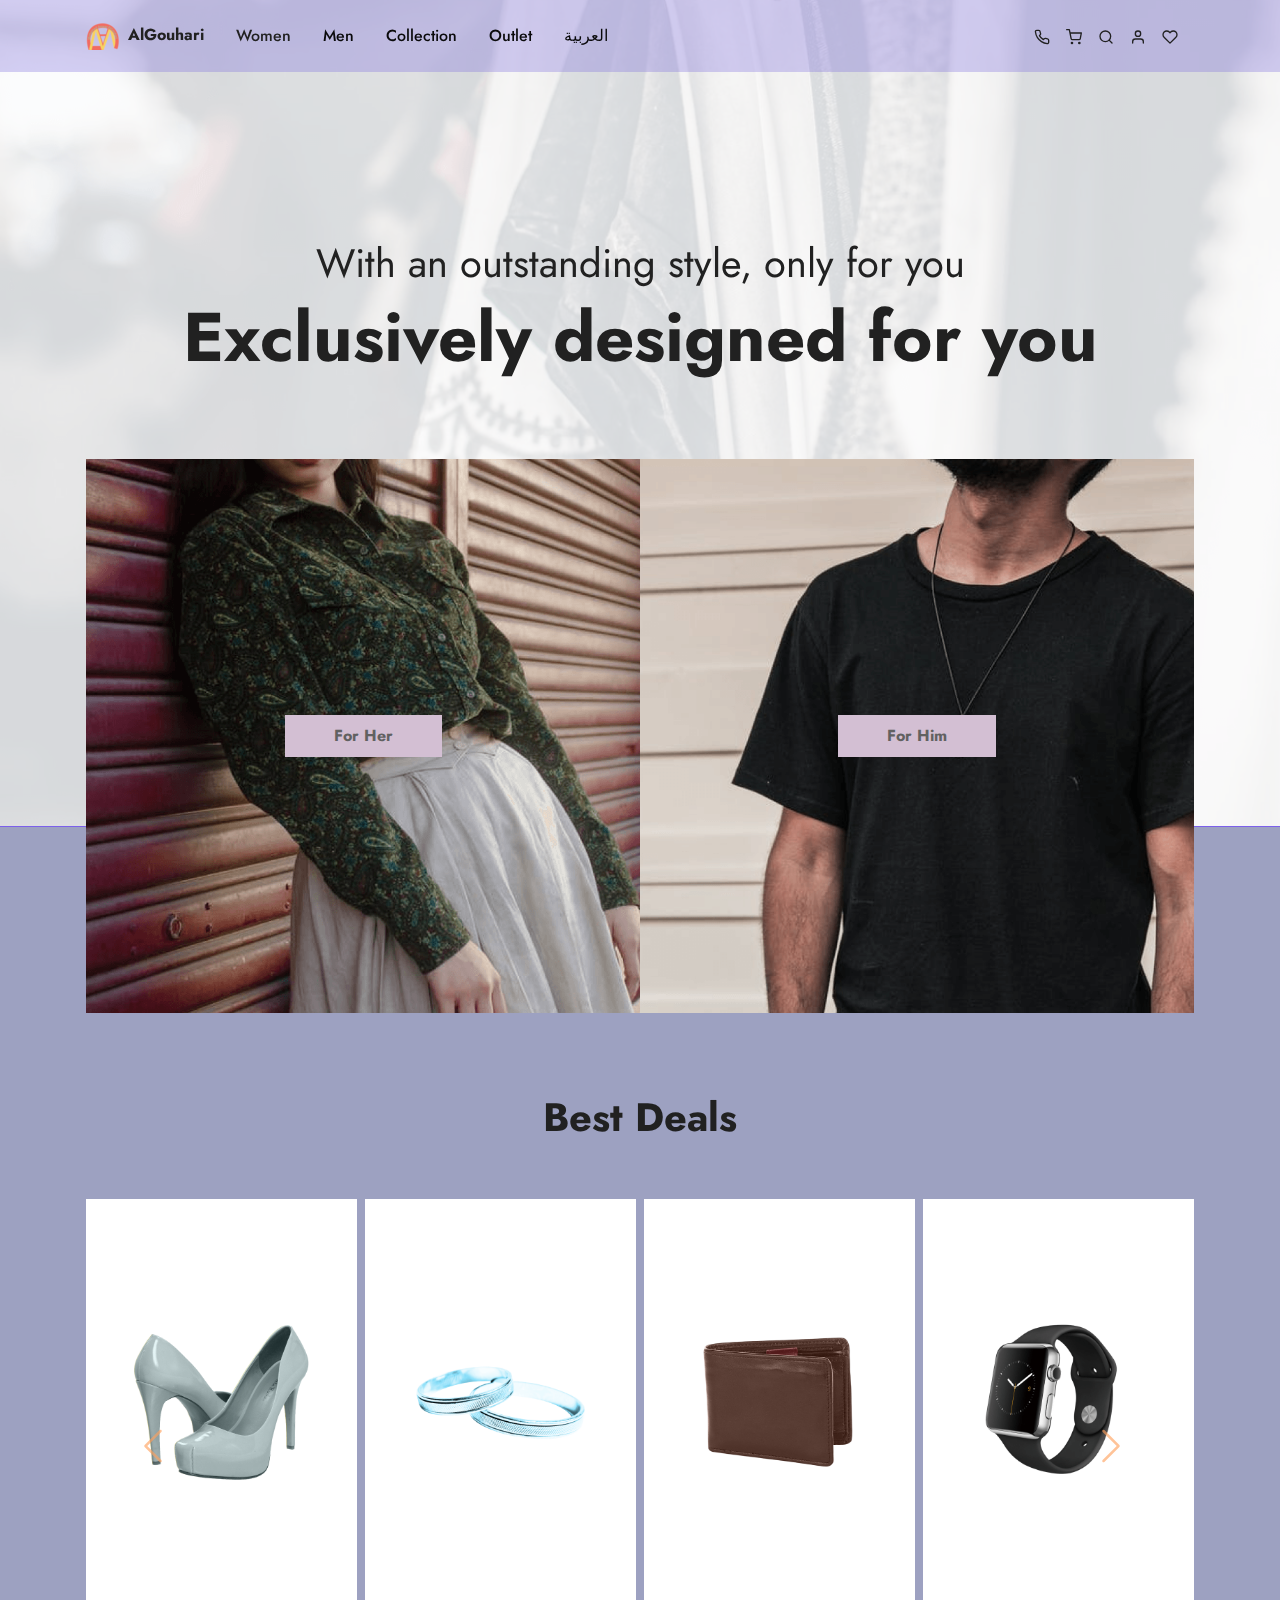
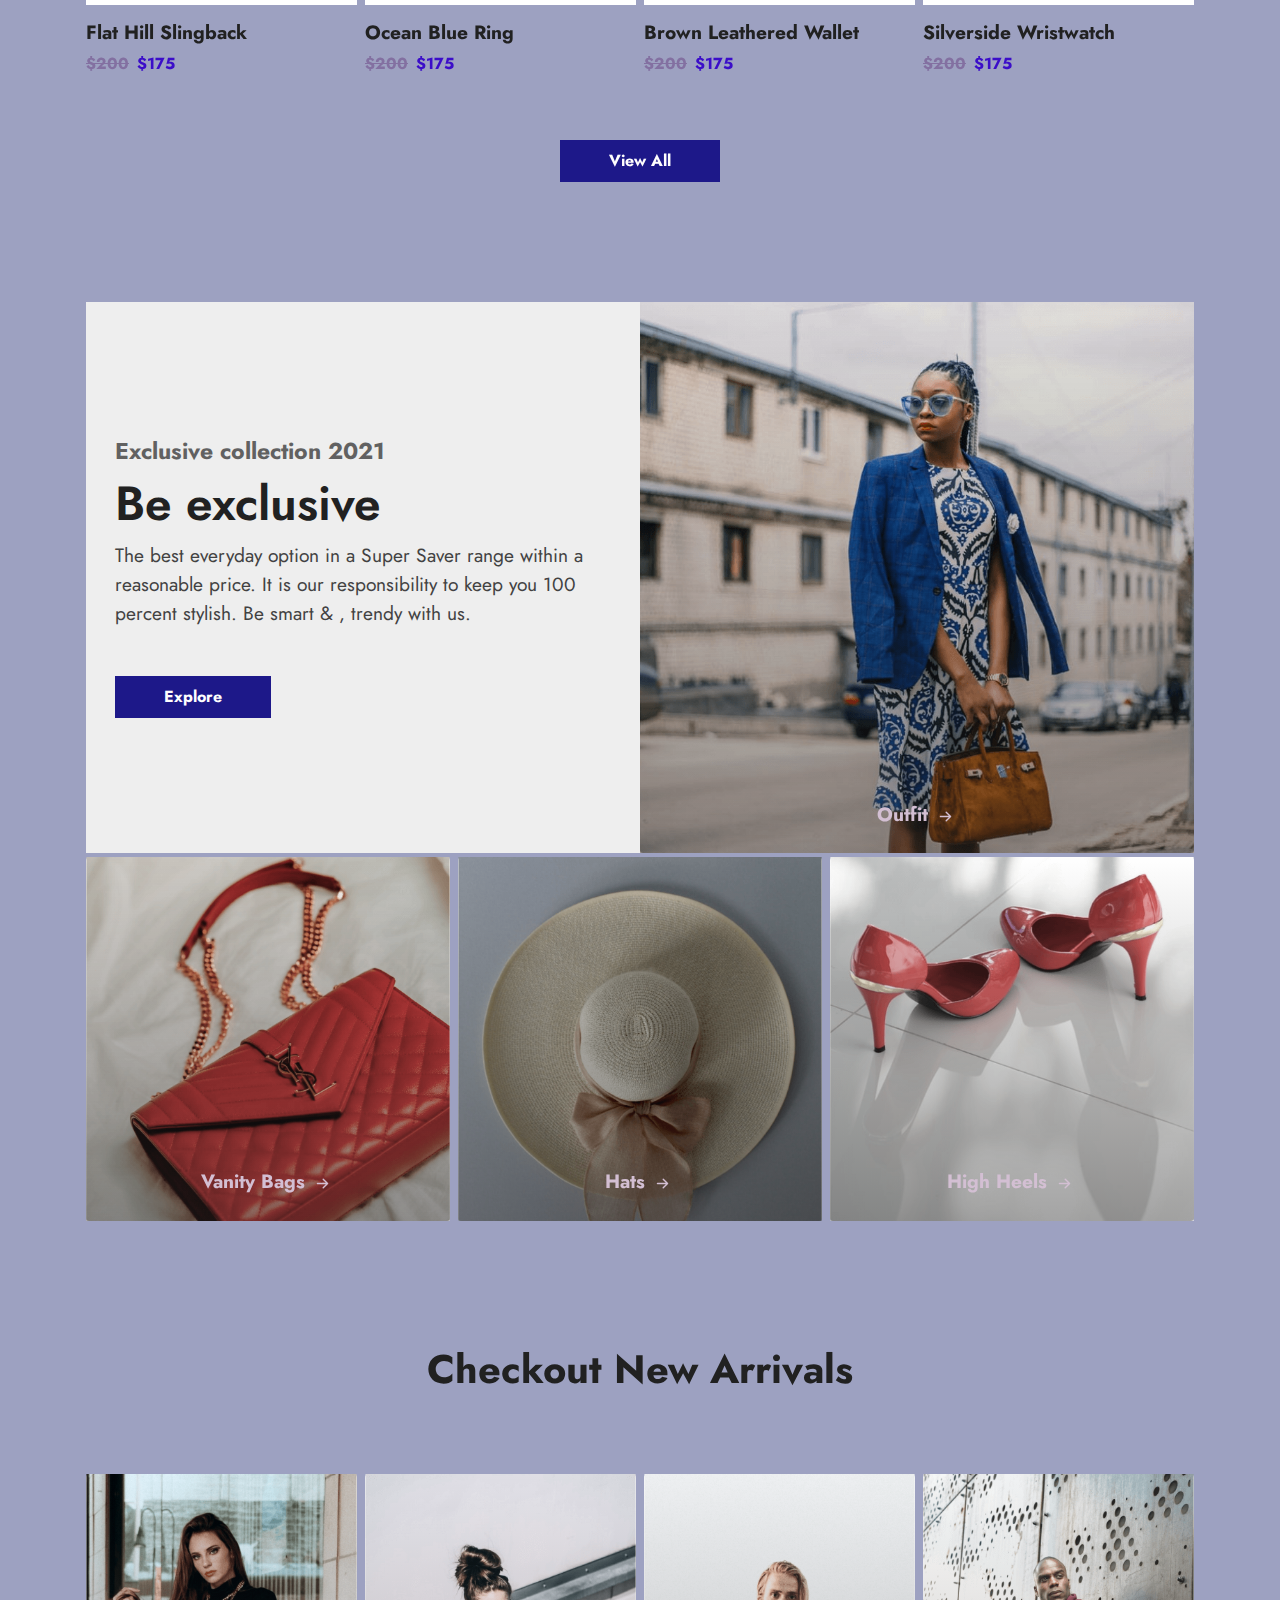
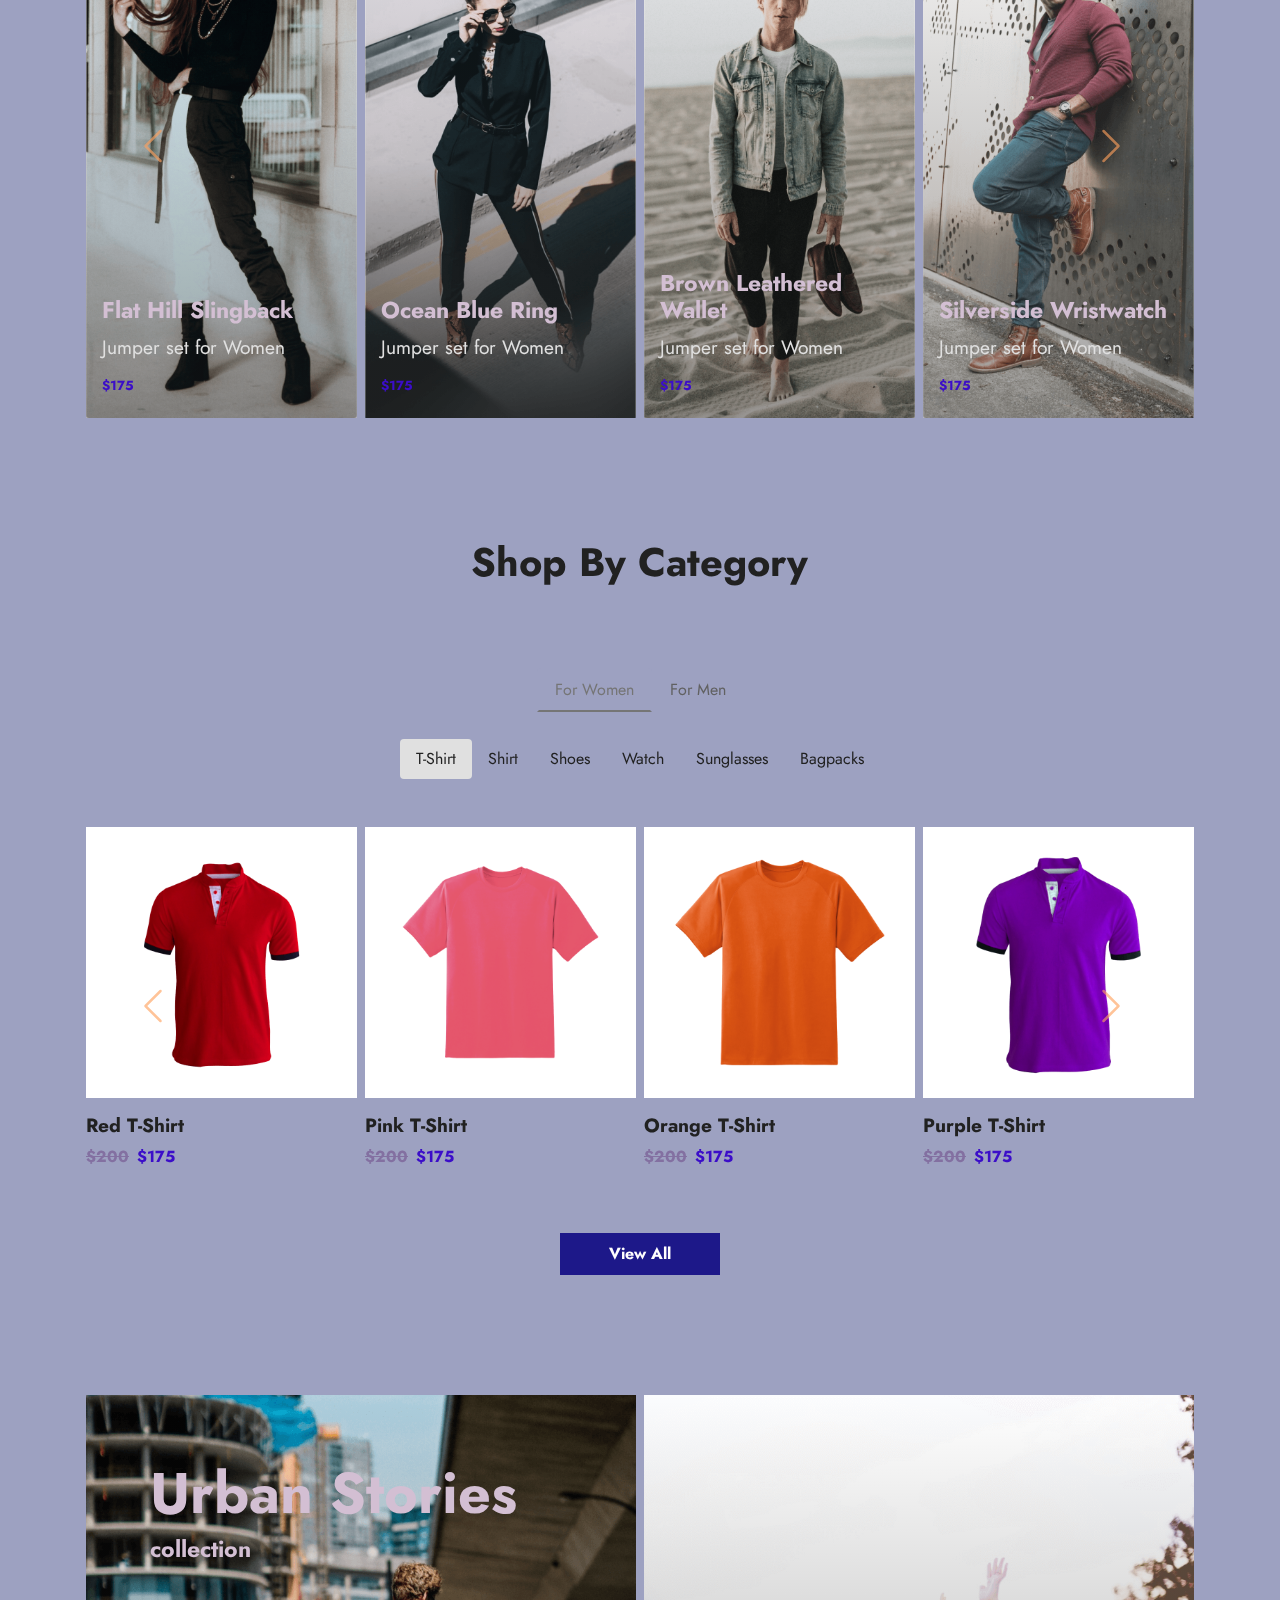
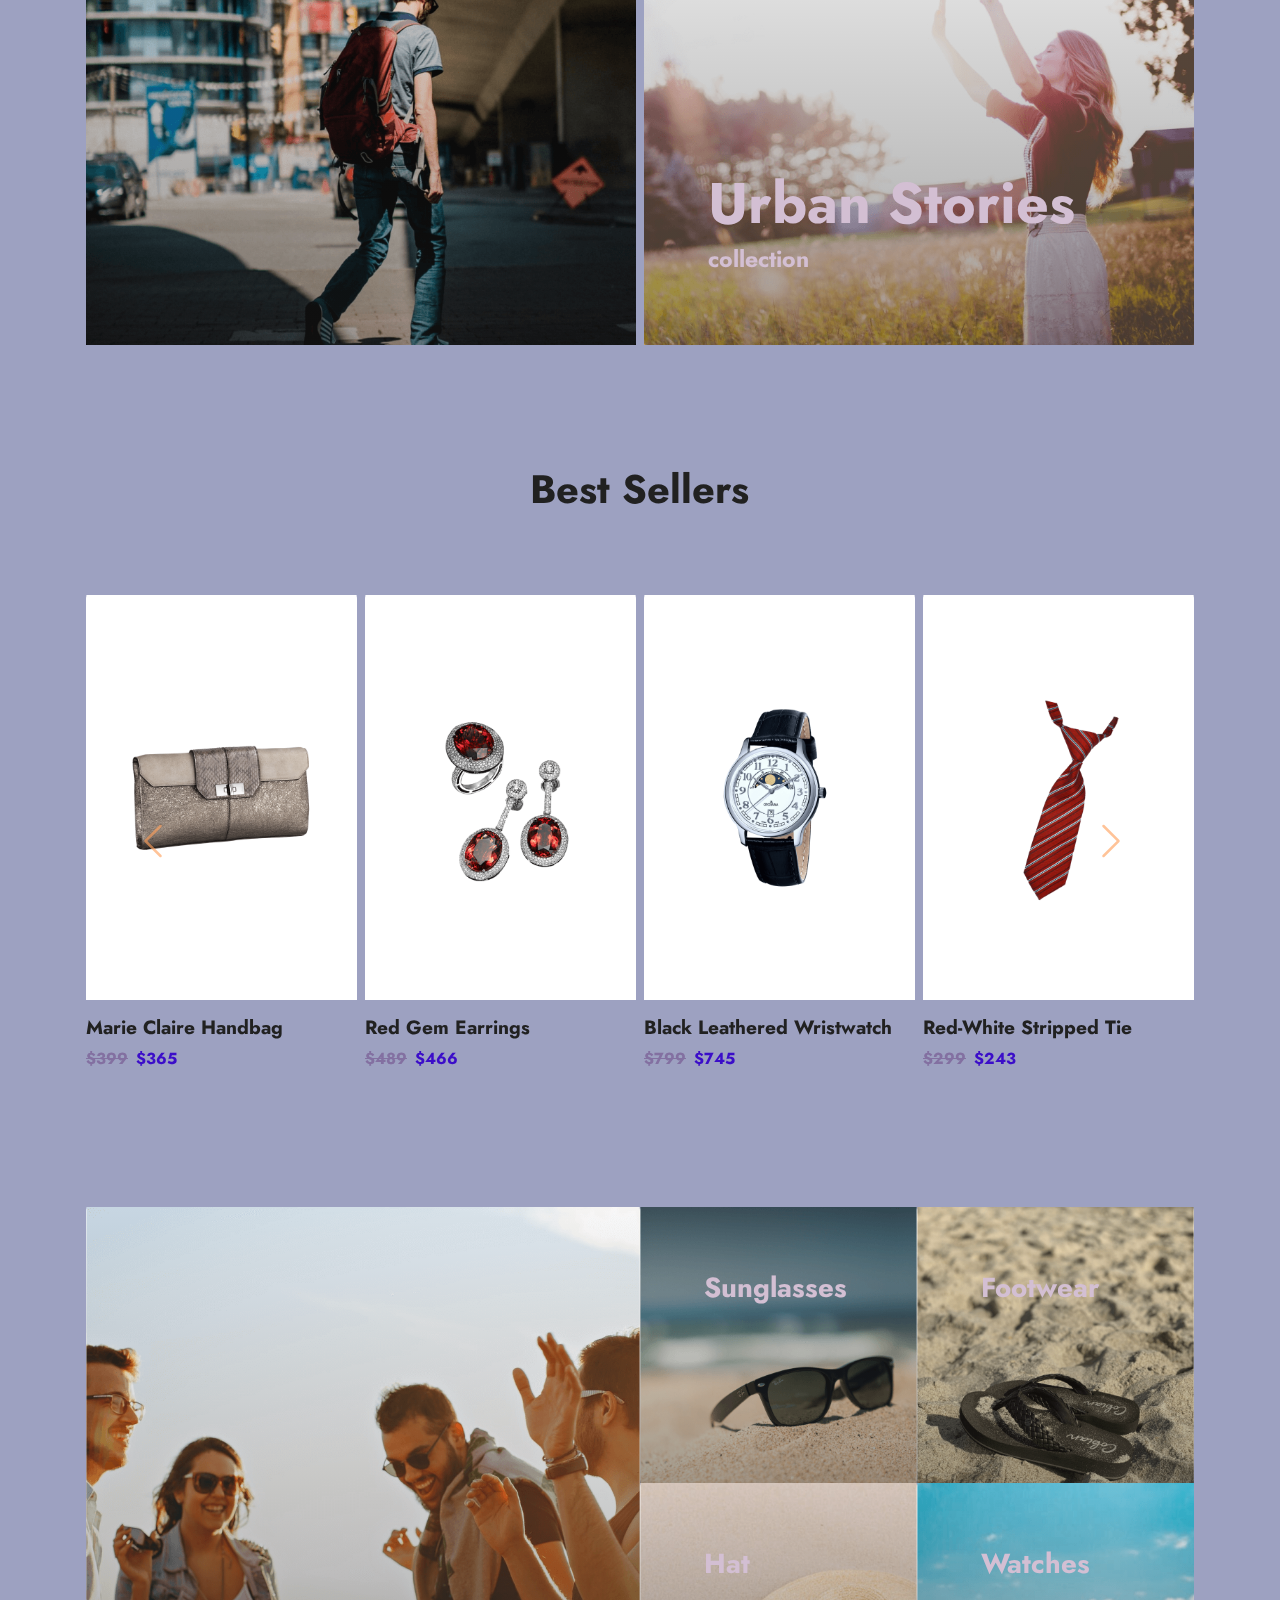
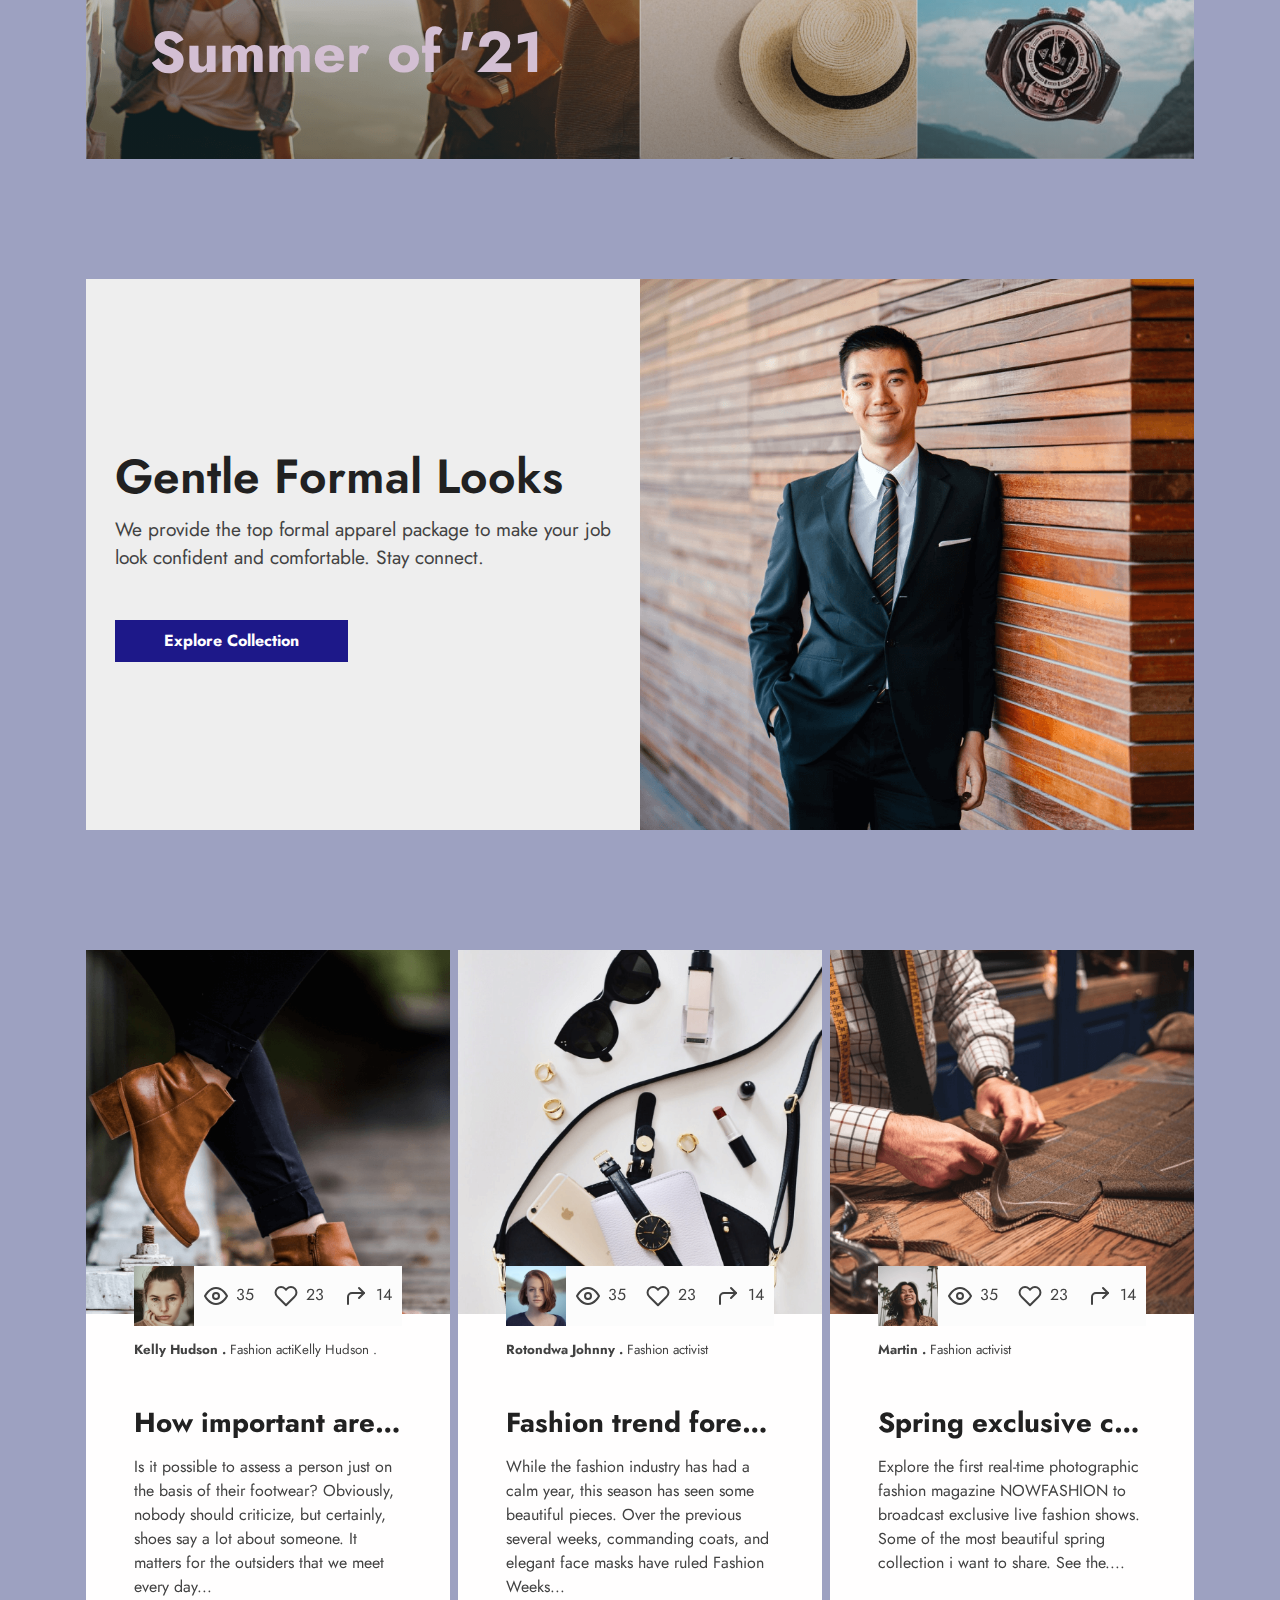
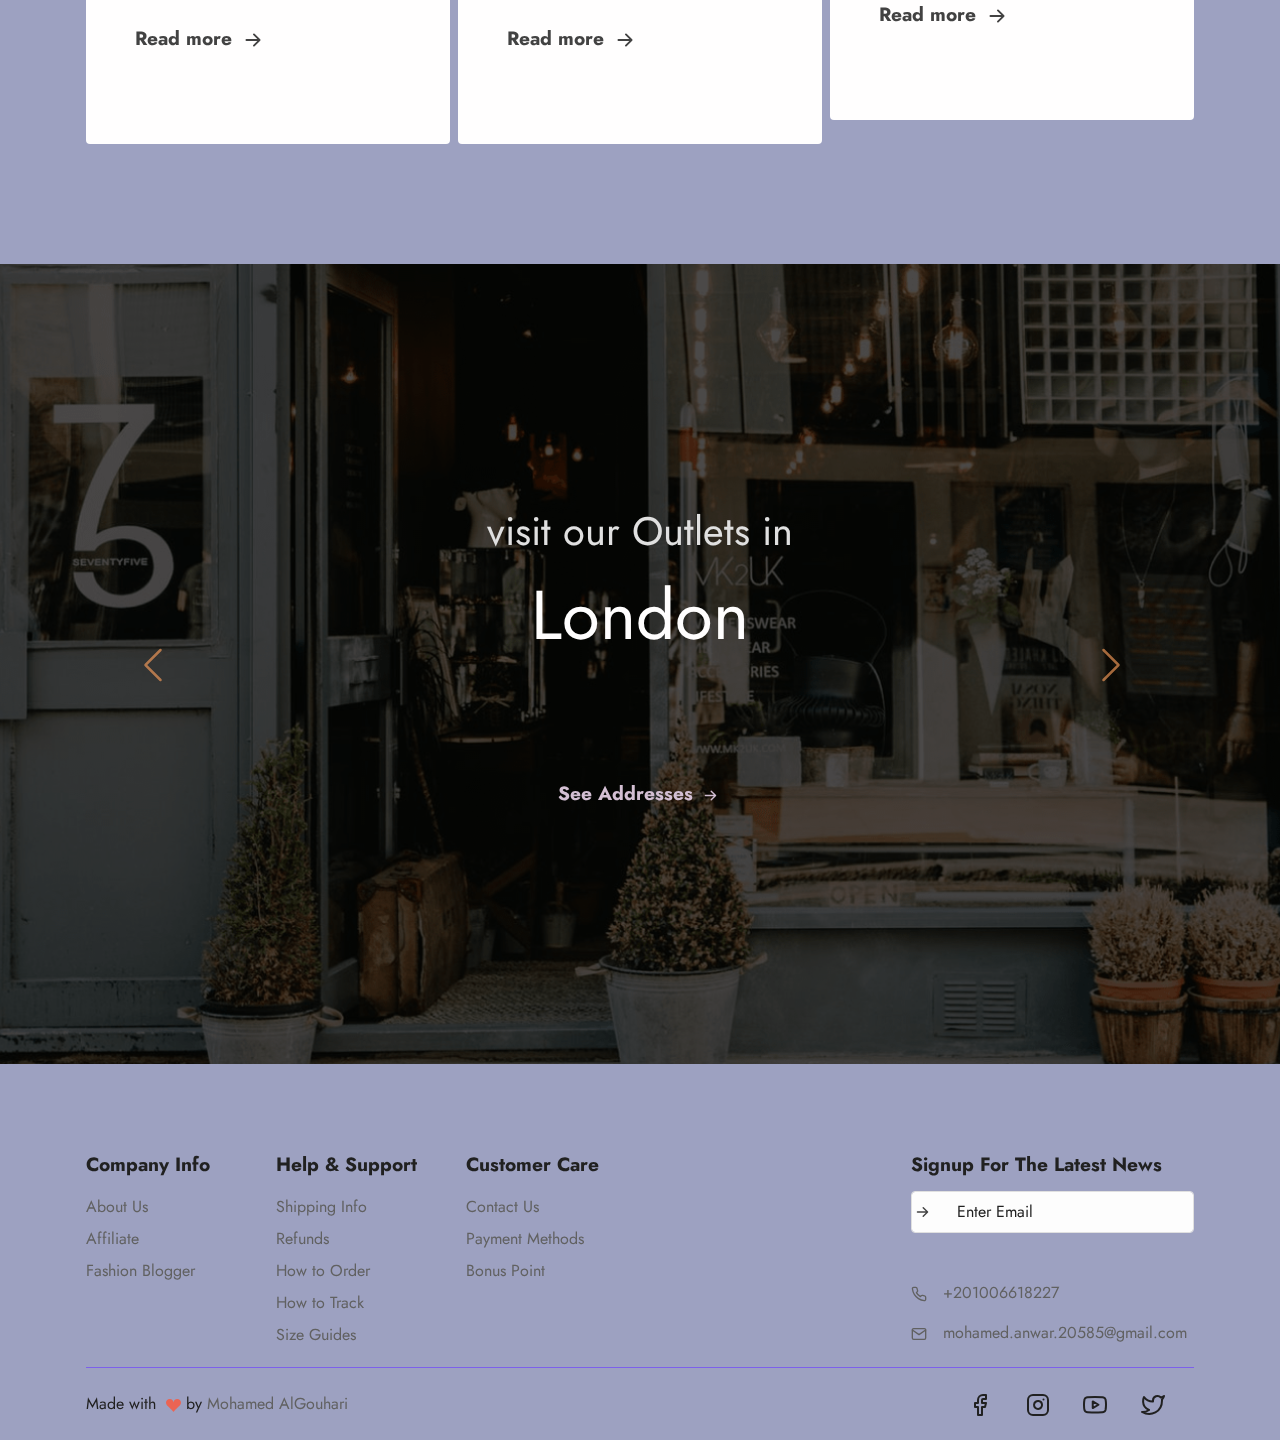
==== index-en.html @ dda7f879 "create shopping" ====
<!DOCTYPE html>
<html lang="en-US" dir="ltr">

  <head>
    <meta charset="utf-8">
    <meta http-equiv="X-UA-Compatible" content="IE=edge">
    <meta name="viewport" content="width=device-width, initial-scale=1">


    <!-- ===============================================-->
    <!--    Document Title-->
    <!-- ===============================================-->
    <title>AlGouhari | Landing, Ecommerce &amp; Business Templatee</title>


    <!-- ===============================================-->
    <!--    Favicons-->
    <!-- ===============================================-->
    <link rel="apple-touch-icon" sizes="180x180" href="assets/img/favicons/apple-touch-icon.png">
    <link rel="icon" type="image/png" sizes="32x32" href="assets/img/favicons/favicon-32x32.png">
    <link rel="icon" type="image/png" sizes="16x16" href="assets/img/favicons/favicon-16x16.png">
    <link rel="shortcut icon" type="image/x-icon" href="assets/img/favicons/favicon.ico">
    <link rel="manifest" href="assets/img/favicons/manifest.json">
    <meta name="msapplication-TileImage" content="assets/img/favicons/mstile-150x150.png">
    <meta name="theme-color" content="#ffffff">


    <!-- ===============================================-->
    <!--    Stylesheets-->
    <!-- ===============================================-->
    <link href="assets/css/theme.css" rel="stylesheet" />
    <link href="assets/css/steale.css" rel="stylesheet" />

  </head>


  <body>

    <!-- ===============================================-->
    <!--    Main Content-->
    <!-- ===============================================-->
    <main class="main" id="top">
      <nav class="navbar navbar-expand-lg navbar-light fixed-top py-3 d-block" data-navbar-on-scroll="data-navbar-on-scroll">
        <div class="container"><a class="navbar-brand d-inline-flex" href="index.html"><img class="d-inline-block" src="assets/img/gallery/logo.png" alt="logo" /><span class="text-1000 fs-0 fw-bold ms-2">AlGouhari</span></a>
          <button class="navbar-toggler collapsed" type="button" data-bs-toggle="collapse" data-bs-target="#navbarSupportedContent" aria-controls="navbarSupportedContent" aria-expanded="false" aria-label="Toggle navigation"><span class="navbar-toggler-icon"></span></button>
          <div class="collapse navbar-collapse border-top border-lg-0 mt-4 mt-lg-0" id="navbarSupportedContent">
            <ul class="navbar-nav me-auto mb-2 mb-lg-0">
              <li class="nav-item px-2"><a class="nav-link fw-medium active" aria-current="page" href="#categoryWomen">Women</a></li>
              <li class="nav-item px-2"><a class="nav-link fw-medium" href="#header">Men</a></li>
              <li class="nav-item px-2"><a class="nav-link fw-medium" href="#collection">Collection</a></li>
              <li class="nav-item px-2"><a class="nav-link fw-medium" href="#outlet">Outlet</a></li>
              <li class="nav-item px-2"><a class="nav-link fw-medium" href="index.html">العربية</a></li>
            </ul>
            <form class="d-flex"><a class="text-1000" href="#!">
                <svg class="feather feather-phone me-3" xmlns="http://www.w3.org/2000/svg" width="16" height="16" viewBox="0 0 24 24" fill="none" stroke="currentColor" stroke-width="2" stroke-linecap="round" stroke-linejoin="round">
                  <path d="M22 16.92v3a2 2 0 0 1-2.18 2 19.79 19.79 0 0 1-8.63-3.07 19.5 19.5 0 0 1-6-6 19.79 19.79 0 0 1-3.07-8.67A2 2 0 0 1 4.11 2h3a2 2 0 0 1 2 1.72 12.84 12.84 0 0 0 .7 2.81 2 2 0 0 1-.45 2.11L8.09 9.91a16 16 0 0 0 6 6l1.27-1.27a2 2 0 0 1 2.11-.45 12.84 12.84 0 0 0 2.81.7A2 2 0 0 1 22 16.92z"></path>
                </svg></a><a class="text-1000" href="#!">
                <svg class="feather feather-shopping-cart me-3" xmlns="http://www.w3.org/2000/svg" width="16" height="16" viewBox="0 0 24 24" fill="none" stroke="currentColor" stroke-width="2" stroke-linecap="round" stroke-linejoin="round">
                  <circle cx="9" cy="21" r="1"></circle>
                  <circle cx="20" cy="21" r="1"></circle>
                  <path d="M1 1h4l2.68 13.39a2 2 0 0 0 2 1.61h9.72a2 2 0 0 0 2-1.61L23 6H6"></path>
                </svg></a><a class="text-1000" href="#!">
                <svg class="feather feather-search me-3" xmlns="http://www.w3.org/2000/svg" width="16" height="16" viewBox="0 0 24 24" fill="none" stroke="currentColor" stroke-width="2" stroke-linecap="round" stroke-linejoin="round">
                  <circle cx="11" cy="11" r="8"></circle>
                  <line x1="21" y1="21" x2="16.65" y2="16.65"></line>
                </svg></a><a class="text-1000" href="#!">
                <svg class="feather feather-user me-3" xmlns="http://www.w3.org/2000/svg" width="16" height="16" viewBox="0 0 24 24" fill="none" stroke="currentColor" stroke-width="2" stroke-linecap="round" stroke-linejoin="round">
                  <path d="M20 21v-2a4 4 0 0 0-4-4H8a4 4 0 0 0-4 4v2"></path>
                  <circle cx="12" cy="7" r="4"></circle>
                </svg></a><a class="text-1000" href="#!">
                <svg class="feather feather-heart me-3" xmlns="http://www.w3.org/2000/svg" width="16" height="16" viewBox="0 0 24 24" fill="none" stroke="currentColor" stroke-width="2" stroke-linecap="round" stroke-linejoin="round">
                  <path d="M20.84 4.61a5.5 5.5 0 0 0-7.78 0L12 5.67l-1.06-1.06a5.5 5.5 0 0 0-7.78 7.78l1.06 1.06L12 21.23l7.78-7.78 1.06-1.06a5.5 5.5 0 0 0 0-7.78z"></path>
                </svg></a></form>
          </div>
        </div>
      </nav>
      <section class="py-11 bg-light-gradient border-bottom border-white border-5">
        <div class="bg-holder overlay overlay-light" style="background-image:url(assets/img/gallery/header-bg.png);background-size:cover;">
        </div>
        <!--/.bg-holder-->

        <div class="container">
          <div class="row flex-center">
            <div class="col-12 mb-10">
              <div class="d-flex align-items-center flex-column">
                <h1 class="fw-normal"> With an outstanding style, only for you</h1>
                <h1 class="fs-4 fs-lg-8 fs-md-6 fw-bold">Exclusively designed for you</h1>
              </div>
            </div>
          </div>
        </div>
      </section>


      <!-- ============================================-->
      <!-- <section> begin ============================-->
      <section class="py-0" id="header" style="margin-top: -23rem !important;">

        <div class="container">
          <div class="row g-0">
            <div class="col-md-6">
              <div class="card card-span h-100 text-white"> <img class="img-fluid" src="assets/img/gallery/her.png" width="790" alt="..." />
                <div class="card-img-overlay d-flex flex-center"> <a class="btn btn-lg btn-light" href="#!">For Her</a></div>
              </div>
            </div>
            <div class="col-md-6">
              <div class="card card-span h-100 text-white"> <img class="img-fluid" src="assets/img/gallery/him.png" width="790" alt="..." />
                <div class="card-img-overlay d-flex flex-center"> <a class="btn btn-lg btn-light" href="#!">For Him </a></div>
              </div>
            </div>
          </div>
        </div>
        <!-- end of .container-->

      </section>
      <!-- <section> close ============================-->
      <!-- ============================================-->




      <!-- ============================================-->
      <!-- <section> begin ============================-->
      <section class="py-0">

        <div class="container">
          <div class="row h-100">
            <div class="col-lg-7 mx-auto text-center mt-7 mb-5">
              <h5 class="fw-bold fs-3 fs-lg-5 lh-sm">Best Deals</h5>
            </div>
            <div class="col-12">
              <div class="carousel slide" id="carouselBestDeals" data-bs-touch="false" data-bs-interval="false">
                <div class="carousel-inner">
                  <div class="carousel-item active" data-bs-interval="10000">
                    <div class="row h-100 align-items-center g-2">
                      <div class="col-sm-6 col-md-3 mb-3 mb-md-0 h-100">
                        <div class="card card-span h-100 text-white"><img class="img-fluid h-100" src="assets/img/gallery/flat-hill.png" alt="..." />
                          <div class="card-img-overlay ps-0"> </div>
                          <div class="card-body ps-0 bg-200">
                            <h5 class="fw-bold text-1000 text-truncate">Flat Hill Slingback</h5>
                            <div class="fw-bold"><span class="text-600 me-2 text-decoration-line-through">$200</span><span class="text-primary">$175</span></div>
                          </div><a class="stretched-link" href="#"></a>
                        </div>
                      </div>
                      <div class="col-sm-6 col-md-3 mb-3 mb-md-0 h-100">
                        <div class="card card-span h-100 text-white"><img class="img-fluid h-100" src="assets/img/gallery/blue-ring.png" alt="..." />
                          <div class="card-img-overlay ps-0"> </div>
                          <div class="card-body ps-0 bg-200">
                            <h5 class="fw-bold text-1000 text-truncate">Ocean Blue Ring</h5>
                            <div class="fw-bold"><span class="text-600 me-2 text-decoration-line-through">$200</span><span class="text-primary">$175</span></div>
                          </div><a class="stretched-link" href="#"></a>
                        </div>
                      </div>
                      <div class="col-sm-6 col-md-3 mb-3 mb-md-0 h-100">
                        <div class="card card-span h-100 text-white"><img class="img-fluid h-100" src="assets/img/gallery/wallet.png" alt="..." />
                          <div class="card-img-overlay ps-0"> </div>
                          <div class="card-body ps-0 bg-200">
                            <h5 class="fw-bold text-1000 text-truncate">Brown Leathered Wallet</h5>
                            <div class="fw-bold"><span class="text-600 me-2 text-decoration-line-through">$200</span><span class="text-primary">$175</span></div>
                          </div><a class="stretched-link" href="#"></a>
                        </div>
                      </div>
                      <div class="col-sm-6 col-md-3 mb-3 mb-md-0 h-100">
                        <div class="card card-span h-100 text-white"><img class="img-fluid h-100" src="assets/img/gallery/wrist-watch.png" alt="..." />
                          <div class="card-img-overlay ps-0"> </div>
                          <div class="card-body ps-0 bg-200">
                            <h5 class="fw-bold text-1000 text-truncate">Silverside Wristwatch</h5>
                            <div class="fw-bold"><span class="text-600 me-2 text-decoration-line-through">$200</span><span class="text-primary">$175</span></div>
                          </div><a class="stretched-link" href="#"></a>
                        </div>
                      </div>
                    </div>
                  </div>
                  <div class="carousel-item" data-bs-interval="5000">
                    <div class="row h-100 align-items-center g-2">
                      <div class="col-sm-6 col-md-3 mb-3 mb-md-0 h-100">
                        <div class="card card-span h-100 text-white"><img class="img-fluid h-100" src="assets/img/gallery/flat-hill.png" alt="..." />
                          <div class="card-img-overlay ps-0"> </div>
                          <div class="card-body ps-0 bg-200">
                            <h5 class="fw-bold text-1000 text-truncate">Flat Hill Slingback</h5>
                            <div class="fw-bold"><span class="text-600 me-2 text-decoration-line-through">$200</span><span class="text-primary">$175</span></div>
                          </div><a class="stretched-link" href="#"></a>
                        </div>
                      </div>
                      <div class="col-sm-6 col-md-3 mb-3 mb-md-0 h-100">
                        <div class="card card-span h-100 text-white"><img class="img-fluid h-100" src="assets/img/gallery/blue-ring.png" alt="..." />
                          <div class="card-img-overlay ps-0"> </div>
                          <div class="card-body ps-0 bg-200">
                            <h5 class="fw-bold text-1000 text-truncate">Ocean Blue Ring</h5>
                            <div class="fw-bold"><span class="text-600 me-2 text-decoration-line-through">$200</span><span class="text-primary">$175</span></div>
                          </div><a class="stretched-link" href="#"></a>
                        </div>
                      </div>
                      <div class="col-sm-6 col-md-3 mb-3 mb-md-0 h-100">
                        <div class="card card-span h-100 text-white"><img class="img-fluid h-100" src="assets/img/gallery/wallet.png" alt="..." />
                          <div class="card-img-overlay ps-0"> </div>
                          <div class="card-body ps-0 bg-200">
                            <h5 class="fw-bold text-1000 text-truncate">Brown Leathered Wallet</h5>
                            <div class="fw-bold"><span class="text-600 me-2 text-decoration-line-through">$200</span><span class="text-primary">$175</span></div>
                          </div><a class="stretched-link" href="#"></a>
                        </div>
                      </div>
                      <div class="col-sm-6 col-md-3 mb-3 mb-md-0 h-100">
                        <div class="card card-span h-100 text-white"><img class="img-fluid h-100" src="assets/img/gallery/wrist-watch.png" alt="..." />
                          <div class="card-img-overlay ps-0"> </div>
                          <div class="card-body ps-0 bg-200">
                            <h5 class="fw-bold text-1000 text-truncate">Silverside Wristwatch</h5>
                            <div class="fw-bold"><span class="text-600 me-2 text-decoration-line-through">$200</span><span class="text-primary">$175</span></div>
                          </div><a class="stretched-link" href="#"></a>
                        </div>
                      </div>
                    </div>
                  </div>
                  <div class="carousel-item" data-bs-interval="3000">
                    <div class="row h-100 align-items-center g-2">
                      <div class="col-sm-6 col-md-3 mb-3 mb-md-0 h-100">
                        <div class="card card-span h-100 text-white"><img class="img-fluid h-100" src="assets/img/gallery/flat-hill.png" alt="..." />
                          <div class="card-img-overlay ps-0"> </div>
                          <div class="card-body ps-0 bg-200">
                            <h5 class="fw-bold text-1000 text-truncate">Flat Hill Slingback</h5>
                            <div class="fw-bold"><span class="text-600 me-2 text-decoration-line-through">$200</span><span class="text-primary">$175</span></div>
                          </div><a class="stretched-link" href="#"></a>
                        </div>
                      </div>
                      <div class="col-sm-6 col-md-3 mb-3 mb-md-0 h-100">
                        <div class="card card-span h-100 text-white"><img class="img-fluid h-100" src="assets/img/gallery/blue-ring.png" alt="..." />
                          <div class="card-img-overlay ps-0"> </div>
                          <div class="card-body ps-0 bg-200">
                            <h5 class="fw-bold text-1000 text-truncate">Ocean Blue Ring</h5>
                            <div class="fw-bold"><span class="text-600 me-2 text-decoration-line-through">$200</span><span class="text-primary">$175</span></div>
                          </div><a class="stretched-link" href="#"></a>
                        </div>
                      </div>
                      <div class="col-sm-6 col-md-3 mb-3 mb-md-0 h-100">
                        <div class="card card-span h-100 text-white"><img class="img-fluid h-100" src="assets/img/gallery/wallet.png" alt="..." />
                          <div class="card-img-overlay ps-0"> </div>
                          <div class="card-body ps-0 bg-200">
                            <h5 class="fw-bold text-1000 text-truncate">Brown Leathered Wallet</h5>
                            <div class="fw-bold"><span class="text-600 me-2 text-decoration-line-through">$200</span><span class="text-primary">$175</span></div>
                          </div><a class="stretched-link" href="#"></a>
                        </div>
                      </div>
                      <div class="col-sm-6 col-md-3 mb-3 mb-md-0 h-100">
                        <div class="card card-span h-100 text-white"><img class="img-fluid h-100" src="assets/img/gallery/wrist-watch.png" alt="..." />
                          <div class="card-img-overlay ps-0"> </div>
                          <div class="card-body ps-0 bg-200">
                            <h5 class="fw-bold text-1000 text-truncate">Silverside Wristwatch</h5>
                            <div class="fw-bold"><span class="text-600 me-2 text-decoration-line-through">$200</span><span class="text-primary">$175</span></div>
                          </div><a class="stretched-link" href="#"></a>
                        </div>
                      </div>
                    </div>
                  </div>
                  <div class="carousel-item">
                    <div class="row h-100 align-items-center g-2">
                      <div class="col-sm-6 col-md-3 mb-3 mb-md-0 h-100">
                        <div class="card card-span h-100 text-white"><img class="img-fluid h-100" src="assets/img/gallery/flat-hill.png" alt="..." />
                          <div class="card-img-overlay ps-0"> </div>
                          <div class="card-body ps-0 bg-200">
                            <h5 class="fw-bold text-1000 text-truncate">Flat Hill Slingback</h5>
                            <div class="fw-bold"><span class="text-600 me-2 text-decoration-line-through">$200</span><span class="text-primary">$175</span></div>
                          </div><a class="stretched-link" href="#"></a>
                        </div>
                      </div>
                      <div class="col-sm-6 col-md-3 mb-3 mb-md-0 h-100">
                        <div class="card card-span h-100 text-white"><img class="img-fluid h-100" src="assets/img/gallery/blue-ring.png" alt="..." />
                          <div class="card-img-overlay ps-0"> </div>
                          <div class="card-body ps-0 bg-200">
                            <h5 class="fw-bold text-1000 text-truncate">Ocean Blue Ring</h5>
                            <div class="fw-bold"><span class="text-600 me-2 text-decoration-line-through">$200</span><span class="text-primary">$175</span></div>
                          </div><a class="stretched-link" href="#"></a>
                        </div>
                      </div>
                      <div class="col-sm-6 col-md-3 mb-3 mb-md-0 h-100">
                        <div class="card card-span h-100 text-white"><img class="img-fluid h-100" src="assets/img/gallery/wallet.png" alt="..." />
                          <div class="card-img-overlay ps-0"> </div>
                          <div class="card-body ps-0 bg-200">
                            <h5 class="fw-bold text-1000 text-truncate">Brown Leathered Wallet</h5>
                            <div class="fw-bold"><span class="text-600 me-2 text-decoration-line-through">$200</span><span class="text-primary">$175</span></div>
                          </div><a class="stretched-link" href="#"></a>
                        </div>
                      </div>
                      <div class="col-sm-6 col-md-3 mb-3 mb-md-0 h-100">
                        <div class="card card-span h-100 text-white"><img class="img-fluid h-100" src="assets/img/gallery/wrist-watch.png" alt="..." />
                          <div class="card-img-overlay ps-0"> </div>
                          <div class="card-body ps-0 bg-200">
                            <h5 class="fw-bold text-1000 text-truncate">Silverside Wristwatch</h5>
                            <div class="fw-bold"><span class="text-600 me-2 text-decoration-line-through">$200</span><span class="text-primary">$175</span></div>
                          </div><a class="stretched-link" href="#"></a>
                        </div>
                      </div>
                    </div>
                  </div>
                  <div class="row">
                    <button class="carousel-control-prev" type="button" data-bs-target="#carouselBestDeals" data-bs-slide="prev"><span class="carousel-control-prev-icon" aria-hidden="true"></span><span class="visually-hidden">Previous</span></button>
                    <button class="carousel-control-next" type="button" data-bs-target="#carouselBestDeals" data-bs-slide="next"><span class="carousel-control-next-icon" aria-hidden="true"></span><span class="visually-hidden">Next </span></button>
                  </div>
                </div>
              </div>
            </div>
            <div class="col-12 d-flex justify-content-center mt-5"> <a class="btn btn-lg btn-dark" href="#!">View All </a></div>
          </div>
        </div>
        <!-- end of .container-->

      </section>
      <!-- <section> close ============================-->
      <!-- ============================================-->




      <!-- ============================================-->
      <!-- <section> begin ============================-->
      <section>

        <div class="container">
          <div class="row h-100 g-0">
            <div class="col-md-6">
              <div class="bg-300 p-4 h-100 d-flex flex-column justify-content-center">
                <h4 class="text-800">Exclusive collection 2021</h4>
                <h1 class="fw-semi-bold lh-sm fs-4 fs-lg-5 fs-xl-6">Be exclusive</h1>
                <p class="mb-5 fs-1">The best everyday option in a Super Saver range within a reasonable price. It is our responsibility to keep you 100 percent stylish. Be smart &amp; , trendy with us.</p>
                <div class="d-grid gap-2 d-md-block"><a class="btn btn-lg btn-dark" href="#" role="button">Explore</a></div>
              </div>
            </div>
            <div class="col-md-6">
              <div class="card card-span h-100 text-white"><img class="card-img h-100" src="assets/img/gallery/outfit.png" alt="..." />
                <div class="card-img-overlay bg-dark-gradient">
                  <div class="d-flex align-items-end justify-content-center h-100"><a class="btn btn-lg text-light fs-1" href="#!" role="button">Outfit
                      <svg class="bi bi-arrow-right-short" xmlns="http://www.w3.org/2000/svg" width="23" height="23" fill="currentColor" viewBox="0 0 16 16">
                        <path fill-rule="evenodd" d="M4 8a.5.5 0 0 1 .5-.5h5.793L8.146 5.354a.5.5 0 1 1 .708-.708l3 3a.5.5 0 0 1 0 .708l-3 3a.5.5 0 0 1-.708-.708L10.293 8.5H4.5A.5.5 0 0 1 4 8z"> </path>
                      </svg></a></div>
                </div>
              </div>
            </div>
          </div>
          <div class="row h-100 g-2 py-1">
            <div class="col-md-4">
              <div class="card card-span h-100 text-white"><img class="card-img h-100" src="assets/img/gallery/vanity-bag.png" alt="..." />
                <div class="card-img-overlay bg-dark-gradient">
                  <div class="d-flex align-items-end justify-content-center h-100"><a class="btn btn-lg text-light fs-1" href="#!" role="button">Vanity Bags
                      <svg class="bi bi-arrow-right-short" xmlns="http://www.w3.org/2000/svg" width="23" height="23" fill="currentColor" viewBox="0 0 16 16">
                        <path fill-rule="evenodd" d="M4 8a.5.5 0 0 1 .5-.5h5.793L8.146 5.354a.5.5 0 1 1 .708-.708l3 3a.5.5 0 0 1 0 .708l-3 3a.5.5 0 0 1-.708-.708L10.293 8.5H4.5A.5.5 0 0 1 4 8z"> </path>
                      </svg></a></div>
                </div>
              </div>
            </div>
            <div class="col-md-4">
              <div class="card card-span h-100 text-white"><img class="card-img h-100" src="assets/img/gallery/hat.png" alt="..." />
                <div class="card-img-overlay bg-dark-gradient">
                  <div class="d-flex align-items-end justify-content-center h-100"><a class="btn btn-lg text-light fs-1" href="#!" role="button">Hats
                      <svg class="bi bi-arrow-right-short" xmlns="http://www.w3.org/2000/svg" width="23" height="23" fill="currentColor" viewBox="0 0 16 16">
                        <path fill-rule="evenodd" d="M4 8a.5.5 0 0 1 .5-.5h5.793L8.146 5.354a.5.5 0 1 1 .708-.708l3 3a.5.5 0 0 1 0 .708l-3 3a.5.5 0 0 1-.708-.708L10.293 8.5H4.5A.5.5 0 0 1 4 8z"> </path>
                      </svg></a></div>
                </div>
              </div>
            </div>
            <div class="col-md-4">
              <div class="card card-span h-100 text-white"><img class="card-img h-100" src="assets/img/gallery/high-heels.png" alt="..." />
                <div class="card-img-overlay bg-dark-gradient">
                  <div class="d-flex align-items-end justify-content-center h-100"><a class="btn btn-lg text-light fs-1" href="#!" role="button">High Heels
                      <svg class="bi bi-arrow-right-short" xmlns="http://www.w3.org/2000/svg" width="23" height="23" fill="currentColor" viewBox="0 0 16 16">
                        <path fill-rule="evenodd" d="M4 8a.5.5 0 0 1 .5-.5h5.793L8.146 5.354a.5.5 0 1 1 .708-.708l3 3a.5.5 0 0 1 0 .708l-3 3a.5.5 0 0 1-.708-.708L10.293 8.5H4.5A.5.5 0 0 1 4 8z"> </path>
                      </svg></a></div>
                </div>
              </div>
            </div>
          </div>
        </div>
        <!-- end of .container-->

      </section>
      <!-- <section> close ============================-->
      <!-- ============================================-->


      <section class="py-0">
        <div class="container">
          <div class="row h-100">
            <div class="col-lg-7 mx-auto text-center mb-6">
              <h5 class="fs-3 fs-lg-5 lh-sm mb-3">Checkout New Arrivals</h5>
            </div>
            <div class="col-12">
              <div class="carousel slide" id="carouselNewArrivals" data-bs-ride="carousel">
                <div class="carousel-inner">
                  <div class="carousel-item active" data-bs-interval="10000">
                    <div class="row h-100 align-items-center g-2">
                      <div class="col-sm-6 col-md-3 mb-3 mb-md-0 h-100">
                        <div class="card card-span h-100 text-white"><img class="card-img h-100" src="assets/img/gallery/full-body.png" alt="..." />
                          <div class="card-img-overlay bg-dark-gradient d-flex flex-column-reverse">
                            <h6 class="text-primary">$175</h6>
                            <p class="text-400 fs-1">Jumper set for Women</p>
                            <h4 class="text-light">Flat Hill Slingback</h4>
                          </div><a class="stretched-link" href="#"></a>
                        </div>
                      </div>
                      <div class="col-sm-6 col-md-3 mb-3 mb-md-0 h-100">
                        <div class="card card-span h-100 text-white"><img class="card-img h-100" src="assets/img/gallery/formal-coat.png" alt="..." />
                          <div class="card-img-overlay bg-dark-gradient d-flex flex-column-reverse">
                            <h6 class="text-primary">$175</h6>
                            <p class="text-400 fs-1">Jumper set for Women</p>
                            <h4 class="text-light">Ocean Blue Ring</h4>
                          </div><a class="stretched-link" href="#"></a>
                        </div>
                      </div>
                      <div class="col-sm-6 col-md-3 mb-3 mb-md-0 h-100">
                        <div class="card card-span h-100 text-white"><img class="card-img h-100" src="assets/img/gallery/ocean-blue.png" alt="..." />
                          <div class="card-img-overlay bg-dark-gradient d-flex flex-column-reverse">
                            <h6 class="text-primary">$175</h6>
                            <p class="text-400 fs-1">Jumper set for Women</p>
                            <h4 class="text-light">Brown Leathered Wallet</h4>
                          </div><a class="stretched-link" href="#"></a>
                        </div>
                      </div>
                      <div class="col-sm-6 col-md-3 mb-3 mb-md-0 h-100">
                        <div class="card card-span h-100 text-white"><img class="card-img h-100" src="assets/img/gallery/sweater.png" alt="..." />
                          <div class="card-img-overlay bg-dark-gradient d-flex flex-column-reverse">
                            <h6 class="text-primary">$175</h6>
                            <p class="text-400 fs-1">Jumper set for Women</p>
                            <h4 class="text-light">Silverside Wristwatch</h4>
                          </div><a class="stretched-link" href="#"></a>
                        </div>
                      </div>
                    </div>
                  </div>
                  <div class="carousel-item" data-bs-interval="5000">
                    <div class="row h-100 align-items-center g-2">
                      <div class="col-sm-6 col-md-3 mb-3 mb-md-0 h-100">
                        <div class="card card-span h-100 text-white"><img class="card-img h-100" src="assets/img/gallery/full-body.png" alt="..." />
                          <div class="card-img-overlay bg-dark-gradient d-flex flex-column-reverse">
                            <h6 class="text-primary">$175</h6>
                            <p class="text-400 fs-1">Jumper set for Women</p>
                            <h4 class="text-light">Flat Hill Slingback</h4>
                          </div><a class="stretched-link" href="#"></a>
                        </div>
                      </div>
                      <div class="col-sm-6 col-md-3 mb-3 mb-md-0 h-100">
                        <div class="card card-span h-100 text-white"><img class="card-img h-100" src="assets/img/gallery/formal-coat.png" alt="..." />
                          <div class="card-img-overlay bg-dark-gradient d-flex flex-column-reverse">
                            <h6 class="text-primary">$175</h6>
                            <p class="text-400 fs-1">Jumper set for Women</p>
                            <h4 class="text-light">Ocean Blue Ring</h4>
                          </div><a class="stretched-link" href="#"></a>
                        </div>
                      </div>
                      <div class="col-sm-6 col-md-3 mb-3 mb-md-0 h-100">
                        <div class="card card-span h-100 text-white"><img class="card-img h-100" src="assets/img/gallery/ocean-blue.png" alt="..." />
                          <div class="card-img-overlay bg-dark-gradient d-flex flex-column-reverse">
                            <h6 class="text-primary">$175</h6>
                            <p class="text-400 fs-1">Jumper set for Women</p>
                            <h4 class="text-light">Brown Leathered Wallet</h4>
                          </div><a class="stretched-link" href="#"></a>
                        </div>
                      </div>
                      <div class="col-sm-6 col-md-3 mb-3 mb-md-0 h-100">
                        <div class="card card-span h-100 text-white"><img class="card-img h-100" src="assets/img/gallery/sweater.png" alt="..." />
                          <div class="card-img-overlay bg-dark-gradient d-flex flex-column-reverse">
                            <h6 class="text-primary">$175</h6>
                            <p class="text-400 fs-1">Jumper set for Women</p>
                            <h4 class="text-light">Silverside Wristwatch</h4>
                          </div><a class="stretched-link" href="#"></a>
                        </div>
                      </div>
                    </div>
                  </div>
                  <div class="carousel-item" data-bs-interval="3000">
                    <div class="row h-100 align-items-center g-2">
                      <div class="col-sm-6 col-md-3 mb-3 mb-md-0 h-100">
                        <div class="card card-span h-100 text-white"><img class="card-img h-100" src="assets/img/gallery/full-body.png" alt="..." />
                          <div class="card-img-overlay bg-dark-gradient d-flex flex-column-reverse">
                            <h6 class="text-primary">$175</h6>
                            <p class="text-400 fs-1">Jumper set for Women</p>
                            <h4 class="text-light">Flat Hill Slingback</h4>
                          </div><a class="stretched-link" href="#"></a>
                        </div>
                      </div>
                      <div class="col-sm-6 col-md-3 mb-3 mb-md-0 h-100">
                        <div class="card card-span h-100 text-white"><img class="card-img h-100" src="assets/img/gallery/formal-coat.png" alt="..." />
                          <div class="card-img-overlay bg-dark-gradient d-flex flex-column-reverse">
                            <h6 class="text-primary">$175</h6>
                            <p class="text-400 fs-1">Jumper set for Women</p>
                            <h4 class="text-light">Ocean Blue Ring</h4>
                          </div><a class="stretched-link" href="#"></a>
                        </div>
                      </div>
                      <div class="col-sm-6 col-md-3 mb-3 mb-md-0 h-100">
                        <div class="card card-span h-100 text-white"><img class="card-img h-100" src="assets/img/gallery/ocean-blue.png" alt="..." />
                          <div class="card-img-overlay bg-dark-gradient d-flex flex-column-reverse">
                            <h6 class="text-primary">$175</h6>
                            <p class="text-400 fs-1">Jumper set for Women</p>
                            <h4 class="text-light">Brown Leathered Wallet</h4>
                          </div><a class="stretched-link" href="#"></a>
                        </div>
                      </div>
                      <div class="col-sm-6 col-md-3 mb-3 mb-md-0 h-100">
                        <div class="card card-span h-100 text-white"><img class="card-img h-100" src="assets/img/gallery/sweater.png" alt="..." />
                          <div class="card-img-overlay bg-dark-gradient d-flex flex-column-reverse">
                            <h6 class="text-primary">$175</h6>
                            <p class="text-400 fs-1">Jumper set for Women</p>
                            <h4 class="text-light">Silverside Wristwatch</h4>
                          </div><a class="stretched-link" href="#"></a>
                        </div>
                      </div>
                    </div>
                  </div>
                  <div class="carousel-item">
                    <div class="row h-100 align-items-center g-2">
                      <div class="col-sm-6 col-md-3 mb-3 mb-md-0 h-100">
                        <div class="card card-span h-100 text-white"><img class="card-img h-100" src="assets/img/gallery/full-body.png" alt="..." />
                          <div class="card-img-overlay bg-dark-gradient d-flex flex-column-reverse">
                            <h6 class="text-primary">$175</h6>
                            <p class="text-400 fs-1">Jumper set for Women</p>
                            <h4 class="text-light">Flat Hill Slingback</h4>
                          </div><a class="stretched-link" href="#"></a>
                        </div>
                      </div>
                      <div class="col-sm-6 col-md-3 mb-3 mb-md-0 h-100">
                        <div class="card card-span h-100 text-white"><img class="card-img h-100" src="assets/img/gallery/formal-coat.png" alt="..." />
                          <div class="card-img-overlay bg-dark-gradient d-flex flex-column-reverse">
                            <h6 class="text-primary">$175</h6>
                            <p class="text-400 fs-1">Jumper set for Women</p>
                            <h4 class="text-light">Ocean Blue Ring</h4>
                          </div><a class="stretched-link" href="#"></a>
                        </div>
                      </div>
                      <div class="col-sm-6 col-md-3 mb-3 mb-md-0 h-100">
                        <div class="card card-span h-100 text-white"><img class="card-img h-100" src="assets/img/gallery/ocean-blue.png" alt="..." />
                          <div class="card-img-overlay bg-dark-gradient d-flex flex-column-reverse">
                            <h6 class="text-primary">$175</h6>
                            <p class="text-400 fs-1">Jumper set for Women</p>
                            <h4 class="text-light">Brown Leathered Wallet</h4>
                          </div><a class="stretched-link" href="#"></a>
                        </div>
                      </div>
                      <div class="col-sm-6 col-md-3 mb-3 mb-md-0 h-100">
                        <div class="card card-span h-100 text-white"><img class="card-img h-100" src="assets/img/gallery/sweater.png" alt="..." />
                          <div class="card-img-overlay bg-dark-gradient d-flex flex-column-reverse">
                            <h6 class="text-primary">$175</h6>
                            <p class="text-400 fs-1">Jumper set for Women</p>
                            <h4 class="text-light">Silverside Wristwatch</h4>
                          </div><a class="stretched-link" href="#"></a>
                        </div>
                      </div>
                    </div>
                  </div>
                  <div class="row">
                    <button class="carousel-control-prev" type="button" data-bs-target="#carouselNewArrivals" data-bs-slide="prev"><span class="carousel-control-prev-icon" aria-hidden="true"></span><span class="visually-hidden">Previous</span></button>
                    <button class="carousel-control-next" type="button" data-bs-target="#carouselNewArrivals" data-bs-slide="next"><span class="carousel-control-next-icon" aria-hidden="true"></span><span class="visually-hidden">Next </span></button>
                  </div>
                </div>
              </div>
            </div>
          </div>
        </div>
      </section>
      <section id="categoryWomen">
        <div class="container">
          <div class="row h-100">
            <div class="col-lg-7 mx-auto text-center mb-6">
              <h5 class="fw-bold fs-3 fs-lg-5 lh-sm mb-3">Shop By Category</h5>
            </div>
            <div class="col-12">
              <nav>
                <div class="nav nav-tabs majestic-tabs mb-4 justify-content-center" id="nav-tab" role="tablist">
                  <button class="nav-link active" id="nav-women-tab" data-bs-toggle="tab" data-bs-target="#nav-women" type="button" role="tab" aria-controls="nav-women" aria-selected="true">For Women</button>
                  <button class="nav-link" id="nav-men-tab" data-bs-toggle="tab" data-bs-target="#nav-men" type="button" role="tab" aria-controls="nav-men" aria-selected="false">For Men</button>
                </div>
                <div class="tab-content" id="nav-tabContent">
                  <div class="tab-pane fade show active" id="nav-women" role="tabpanel" aria-labelledby="nav-women-tab">
                    <ul class="nav nav-pills justify-content-center mb-5" id="pills-tab-women" role="tablist">
                      <li class="nav-item" role="presentation">
                        <button class="nav-link active" id="pills-wtshirt-tab" data-bs-toggle="pill" data-bs-target="#pills-wtshirt" type="button" role="tab" aria-controls="pills-wtshirt" aria-selected="true">T-Shirt</button>
                      </li>
                      <li class="nav-item" role="presentation">
                        <button class="nav-link" id="pills-dresses-tab" data-bs-toggle="pill" data-bs-target="#pills-dresses" type="button" role="tab" aria-controls="pills-dresses" aria-selected="false">Shirt</button>
                      </li>
                      <li class="nav-item" role="presentation">
                        <button class="nav-link" id="pills-wshoes-tab" data-bs-toggle="pill" data-bs-target="#pills-wshoes" type="button" role="tab" aria-controls="pills-wshoes" aria-selected="false">Shoes</button>
                      </li>
                      <li class="nav-item" role="presentation">
                        <button class="nav-link" id="pills-wwatch-tab" data-bs-toggle="pill" data-bs-target="#pills-wwatch" type="button" role="tab" aria-controls="pills-wwatch" aria-selected="false">Watch </button>
                      </li>
                      <li class="nav-item" role="presentation">
                        <button class="nav-link" id="pills-wsunglasses-tab" data-bs-toggle="pill" data-bs-target="#pills-wsunglasses" type="button" role="tab" aria-controls="pills-wsunglasses" aria-selected="false">Sunglasses </button>
                      </li>
                      <li class="nav-item" role="presentation">
                        <button class="nav-link" id="pills-wbagpacks-tab" data-bs-toggle="pill" data-bs-target="#pills-wbagpacks" type="button" role="tab" aria-controls="pills-wbagpacks" aria-selected="false">Bagpacks </button>
                      </li>
                    </ul>
                    <div class="tab-content" id="pills-tabContentWomen">
                      <div class="tab-pane fade" id="pills-dresses" role="tabpanel" aria-labelledby="pills-dresses-tab">
                        <div class="carousel slide" id="carouselCategoryDresses" data-bs-touch="false" data-bs-interval="false">
                          <div class="carousel-inner">
                            <div class="carousel-item active" data-bs-interval="10000">
                              <div class="row h-100 align-items-center g-2">
                                <div class="col-sm-6 col-md-3 mb-3 mb-md-0 h-100">
                                  <div class="card card-span h-100 text-white"><img class="img-fluid h-100" src="assets/img/gallery/shirt-1.png" alt="..." />
                                    <div class="card-img-overlay ps-0"> </div>
                                    <div class="card-body ps-0 bg-200">
                                      <h5 class="fw-bold text-1000 text-truncate">Shirt</h5>
                                      <div class="fw-bold"><span class="text-600 me-2 text-decoration-line-through">$200</span><span class="text-primary">$175</span></div>
                                    </div><a class="stretched-link" href="#"></a>
                                  </div>
                                </div>
                                <div class="col-sm-6 col-md-3 mb-3 mb-md-0 h-100">
                                  <div class="card card-span h-100 text-white"><img class="img-fluid h-100" src="assets/img/gallery/shirt-2.png" alt="..." />
                                    <div class="card-img-overlay ps-0"> </div>
                                    <div class="card-body ps-0 bg-200">
                                      <h5 class="fw-bold text-1000 text-truncate">Gray Shirt</h5>
                                      <div class="fw-bold"><span class="text-600 me-2 text-decoration-line-through">$200</span><span class="text-primary">$175</span></div>
                                    </div><a class="stretched-link" href="#"></a>
                                  </div>
                                </div>
                                <div class="col-sm-6 col-md-3 mb-3 mb-md-0 h-100">
                                  <div class="card card-span h-100 text-white"><img class="img-fluid h-100" src="assets/img/gallery/shirt-3.png" alt="..." />
                                    <div class="card-img-overlay ps-0"> </div>
                                    <div class="card-body ps-0 bg-200">
                                      <h5 class="fw-bold text-1000 text-truncate">White Shirt</h5>
                                      <div class="fw-bold"><span class="text-600 me-2 text-decoration-line-through">$200</span><span class="text-primary">$175</span></div>
                                    </div><a class="stretched-link" href="#"></a>
                                  </div>
                                </div>
                                <div class="col-sm-6 col-md-3 mb-3 mb-md-0 h-100">
                                  <div class="card card-span h-100 text-white"><img class="img-fluid h-100" src="assets/img/gallery/shirt-4.png" alt="..." />
                                    <div class="card-img-overlay ps-0"> </div>
                                    <div class="card-body ps-0 bg-200">
                                      <h5 class="fw-bold text-1000 text-truncate">Black Shirt</h5>
                                      <div class="fw-bold"><span class="text-600 me-2 text-decoration-line-through">$500</span><span class="text-primary">$275</span></div>
                                    </div><a class="stretched-link" href="#"></a>
                                  </div>
                                </div>
                              </div>
                            </div>
                            <div class="carousel-item" data-bs-interval="5000">
                              <div class="row h-100 align-items-center g-2">
                                <div class="col-sm-6 col-md-3 mb-3 mb-md-0 h-100">
                                  <div class="card card-span h-100 text-white"><img class="img-fluid h-100" src="assets/img/gallery/shirt-1.png" alt="..." />
                                    <div class="card-img-overlay ps-0"> </div>
                                    <div class="card-body ps-0 bg-200">
                                      <h5 class="fw-bold text-1000 text-truncate">Shirt</h5>
                                      <div class="fw-bold"><span class="text-600 me-2 text-decoration-line-through">$200</span><span class="text-primary">$175</span></div>
                                    </div><a class="stretched-link" href="#"></a>
                                  </div>
                                </div>
                                <div class="col-sm-6 col-md-3 mb-3 mb-md-0 h-100">
                                  <div class="card card-span h-100 text-white"><img class="img-fluid h-100" src="assets/img/gallery/shirt-2.png" alt="..." />
                                    <div class="card-img-overlay ps-0"> </div>
                                    <div class="card-body ps-0 bg-200">
                                      <h5 class="fw-bold text-1000 text-truncate">Gray Shirt</h5>
                                      <div class="fw-bold"><span class="text-600 me-2 text-decoration-line-through">$200</span><span class="text-primary">$175</span></div>
                                    </div><a class="stretched-link" href="#"></a>
                                  </div>
                                </div>
                                <div class="col-sm-6 col-md-3 mb-3 mb-md-0 h-100">
                                  <div class="card card-span h-100 text-white"><img class="img-fluid h-100" src="assets/img/gallery/shirt-3.png" alt="..." />
                                    <div class="card-img-overlay ps-0"> </div>
                                    <div class="card-body ps-0 bg-200">
                                      <h5 class="fw-bold text-1000 text-truncate">White Shirt</h5>
                                      <div class="fw-bold"><span class="text-600 me-2 text-decoration-line-through">$200</span><span class="text-primary">$175</span></div>
                                    </div><a class="stretched-link" href="#"></a>
                                  </div>
                                </div>
                                <div class="col-sm-6 col-md-3 mb-3 mb-md-0 h-100">
                                  <div class="card card-span h-100 text-white"><img class="img-fluid h-100" src="assets/img/gallery/shirt-4.png" alt="..." />
                                    <div class="card-img-overlay ps-0"> </div>
                                    <div class="card-body ps-0 bg-200">
                                      <h5 class="fw-bold text-1000 text-truncate">Black Shirt</h5>
                                      <div class="fw-bold"><span class="text-600 me-2 text-decoration-line-through">$500</span><span class="text-primary">$275</span></div>
                                    </div><a class="stretched-link" href="#"></a>
                                  </div>
                                </div>
                              </div>
                            </div>
                            <div class="carousel-item" data-bs-interval="3000">
                              <div class="row h-100 align-items-center g-2">
                                <div class="col-sm-6 col-md-3 mb-3 mb-md-0 h-100">
                                  <div class="card card-span h-100 text-white"><img class="img-fluid h-100" src="assets/img/gallery/shirt-1.png" alt="..." />
                                    <div class="card-img-overlay ps-0"> </div>
                                    <div class="card-body ps-0 bg-200">
                                      <h5 class="fw-bold text-1000 text-truncate">Shirt</h5>
                                      <div class="fw-bold"><span class="text-600 me-2 text-decoration-line-through">$200</span><span class="text-primary">$175</span></div>
                                    </div><a class="stretched-link" href="#"></a>
                                  </div>
                                </div>
                                <div class="col-sm-6 col-md-3 mb-3 mb-md-0 h-100">
                                  <div class="card card-span h-100 text-white"><img class="img-fluid h-100" src="assets/img/gallery/shirt-2.png" alt="..." />
                                    <div class="card-img-overlay ps-0"> </div>
                                    <div class="card-body ps-0 bg-200">
                                      <h5 class="fw-bold text-1000 text-truncate">Gray Shirt</h5>
                                      <div class="fw-bold"><span class="text-600 me-2 text-decoration-line-through">$200</span><span class="text-primary">$175</span></div>
                                    </div><a class="stretched-link" href="#"></a>
                                  </div>
                                </div>
                                <div class="col-sm-6 col-md-3 mb-3 mb-md-0 h-100">
                                  <div class="card card-span h-100 text-white"><img class="img-fluid h-100" src="assets/img/gallery/shirt-3.png" alt="..." />
                                    <div class="card-img-overlay ps-0"> </div>
                                    <div class="card-body ps-0 bg-200">
                                      <h5 class="fw-bold text-1000 text-truncate">White Shirt</h5>
                                      <div class="fw-bold"><span class="text-600 me-2 text-decoration-line-through">$200</span><span class="text-primary">$175</span></div>
                                    </div><a class="stretched-link" href="#"></a>
                                  </div>
                                </div>
                                <div class="col-sm-6 col-md-3 mb-3 mb-md-0 h-100">
                                  <div class="card card-span h-100 text-white"><img class="img-fluid h-100" src="assets/img/gallery/shirt-4.png" alt="..." />
                                    <div class="card-img-overlay ps-0"> </div>
                                    <div class="card-body ps-0 bg-200">
                                      <h5 class="fw-bold text-1000 text-truncate">Black Shirt</h5>
                                      <div class="fw-bold"><span class="text-600 me-2 text-decoration-line-through">$500</span><span class="text-primary">$275</span></div>
                                    </div><a class="stretched-link" href="#"></a>
                                  </div>
                                </div>
                              </div>
                            </div>
                            <div class="carousel-item">
                              <div class="row h-100 align-items-center g-2">
                                <div class="col-sm-6 col-md-3 mb-3 mb-md-0 h-100">
                                  <div class="card card-span h-100 text-white"><img class="img-fluid h-100" src="assets/img/gallery/shirt-1.png" alt="..." />
                                    <div class="card-img-overlay ps-0"> </div>
                                    <div class="card-body ps-0 bg-200">
                                      <h5 class="fw-bold text-1000 text-truncate">Shirt</h5>
                                      <div class="fw-bold"><span class="text-600 me-2 text-decoration-line-through">$200</span><span class="text-primary">$175</span></div>
                                    </div><a class="stretched-link" href="#"></a>
                                  </div>
                                </div>
                                <div class="col-sm-6 col-md-3 mb-3 mb-md-0 h-100">
                                  <div class="card card-span h-100 text-white"><img class="img-fluid h-100" src="assets/img/gallery/shirt-2.png" alt="..." />
                                    <div class="card-img-overlay ps-0"> </div>
                                    <div class="card-body ps-0 bg-200">
                                      <h5 class="fw-bold text-1000 text-truncate">Gray Shirt</h5>
                                      <div class="fw-bold"><span class="text-600 me-2 text-decoration-line-through">$200</span><span class="text-primary">$175</span></div>
                                    </div><a class="stretched-link" href="#"></a>
                                  </div>
                                </div>
                                <div class="col-sm-6 col-md-3 mb-3 mb-md-0 h-100">
                                  <div class="card card-span h-100 text-white"><img class="img-fluid h-100" src="assets/img/gallery/shirt-3.png" alt="..." />
                                    <div class="card-img-overlay ps-0"> </div>
                                    <div class="card-body ps-0 bg-200">
                                      <h5 class="fw-bold text-1000 text-truncate">White Shirt</h5>
                                      <div class="fw-bold"><span class="text-600 me-2 text-decoration-line-through">$200</span><span class="text-primary">$175</span></div>
                                    </div><a class="stretched-link" href="#"></a>
                                  </div>
                                </div>
                                <div class="col-sm-6 col-md-3 mb-3 mb-md-0 h-100">
                                  <div class="card card-span h-100 text-white"><img class="img-fluid h-100" src="assets/img/gallery/shirt-4.png" alt="..." />
                                    <div class="card-img-overlay ps-0"> </div>
                                    <div class="card-body ps-0 bg-200">
                                      <h5 class="fw-bold text-1000 text-truncate">Black Shirt</h5>
                                      <div class="fw-bold"><span class="text-600 me-2 text-decoration-line-through">$500</span><span class="text-primary">$275</span></div>
                                    </div><a class="stretched-link" href="#"></a>
                                  </div>
                                </div>
                              </div>
                            </div>
                            <div class="row">
                              <button class="carousel-control-prev" type="button" data-bs-target="#carouselCategoryDresses" data-bs-slide="prev"><span class="carousel-control-prev-icon" aria-hidden="true"></span><span class="visually-hidden">Previous</span></button>
                              <button class="carousel-control-next" type="button" data-bs-target="#carouselCategoryDresses" data-bs-slide="next"><span class="carousel-control-next-icon" aria-hidden="true"></span><span class="visually-hidden">Next </span></button>
                            </div>
                          </div>
                        </div>
                        <div class="col-12 d-flex justify-content-center mt-5"> <a class="btn btn-lg btn-dark" href="#!">View All </a></div>
                      </div>
                      <div class="tab-pane fade show active" id="pills-wtshirt" role="tabpanel" aria-labelledby="pills-wtshirt-tab">
                        <div class="carousel slide" id="carouselCategoryWTshirt" data-bs-touch="false" data-bs-interval="false">
                          <div class="carousel-inner">
                            <div class="carousel-item active" data-bs-interval="10000">
                              <div class="row h-100 align-items-center g-2">
                                <div class="col-sm-6 col-md-3 mb-3 mb-md-0 h-100">
                                  <div class="card card-span h-100 text-white"><img class="img-fluid h-100" src="assets/img/gallery/red-tshirt.png" alt="..." />
                                    <div class="card-img-overlay ps-0"> </div>
                                    <div class="card-body ps-0 bg-200">
                                      <h5 class="fw-bold text-1000 text-truncate">Red T-Shirt</h5>
                                      <div class="fw-bold"><span class="text-600 me-2 text-decoration-line-through">$200</span><span class="text-primary">$175</span></div>
                                    </div><a class="stretched-link" href="#"></a>
                                  </div>
                                </div>
                                <div class="col-sm-6 col-md-3 mb-3 mb-md-0 h-100">
                                  <div class="card card-span h-100 text-white"><img class="img-fluid h-100" src="assets/img/gallery/pink-tshirt.png" alt="..." />
                                    <div class="card-img-overlay ps-0"> </div>
                                    <div class="card-body ps-0 bg-200">
                                      <h5 class="fw-bold text-1000 text-truncate">Pink T-Shirt</h5>
                                      <div class="fw-bold"><span class="text-600 me-2 text-decoration-line-through">$200</span><span class="text-primary">$175</span></div>
                                    </div><a class="stretched-link" href="#"></a>
                                  </div>
                                </div>
                                <div class="col-sm-6 col-md-3 mb-3 mb-md-0 h-100">
                                  <div class="card card-span h-100 text-white"><img class="img-fluid h-100" src="assets/img/gallery/orange-tshirt.png" alt="..." />
                                    <div class="card-img-overlay ps-0"> </div>
                                    <div class="card-body ps-0 bg-200">
                                      <h5 class="fw-bold text-1000 text-truncate">Orange T-Shirt</h5>
                                      <div class="fw-bold"><span class="text-600 me-2 text-decoration-line-through">$200</span><span class="text-primary">$175</span></div>
                                    </div><a class="stretched-link" href="#"></a>
                                  </div>
                                </div>
                                <div class="col-sm-6 col-md-3 mb-3 mb-md-0 h-100">
                                  <div class="card card-span h-100 text-white"><img class="img-fluid h-100" src="assets/img/gallery/purple-tshirt.png" alt="..." />
                                    <div class="card-img-overlay ps-0"> </div>
                                    <div class="card-body ps-0 bg-200">
                                      <h5 class="fw-bold text-1000 text-truncate">Purple T-Shirt</h5>
                                      <div class="fw-bold"><span class="text-600 me-2 text-decoration-line-through">$200</span><span class="text-primary">$175</span></div>
                                    </div><a class="stretched-link" href="#"></a>
                                  </div>
                                </div>
                              </div>
                            </div>
                            <div class="carousel-item" data-bs-interval="5000">
                              <div class="row h-100 align-items-center g-2">
                                <div class="col-sm-6 col-md-3 mb-3 mb-md-0 h-100">
                                  <div class="card card-span h-100 text-white"><img class="img-fluid h-100" src="assets/img/gallery/red-tshirt.png" alt="..." />
                                    <div class="card-img-overlay ps-0"> </div>
                                    <div class="card-body ps-0 bg-200">
                                      <h5 class="fw-bold text-1000 text-truncate">Red T-Shirt</h5>
                                      <div class="fw-bold"><span class="text-600 me-2 text-decoration-line-through">$200</span><span class="text-primary">$175</span></div>
                                    </div><a class="stretched-link" href="#"></a>
                                  </div>
                                </div>
                                <div class="col-sm-6 col-md-3 mb-3 mb-md-0 h-100">
                                  <div class="card card-span h-100 text-white"><img class="img-fluid h-100" src="assets/img/gallery/pink-tshirt.png" alt="..." />
                                    <div class="card-img-overlay ps-0"> </div>
                                    <div class="card-body ps-0 bg-200">
                                      <h5 class="fw-bold text-1000 text-truncate">Pink T-Shirt</h5>
                                      <div class="fw-bold"><span class="text-600 me-2 text-decoration-line-through">$200</span><span class="text-primary">$175</span></div>
                                    </div><a class="stretched-link" href="#"></a>
                                  </div>
                                </div>
                                <div class="col-sm-6 col-md-3 mb-3 mb-md-0 h-100">
                                  <div class="card card-span h-100 text-white"><img class="img-fluid h-100" src="assets/img/gallery/orange-tshirt.png" alt="..." />
                                    <div class="card-img-overlay ps-0"> </div>
                                    <div class="card-body ps-0 bg-200">
                                      <h5 class="fw-bold text-1000 text-truncate">Orange T-Shirt</h5>
                                      <div class="fw-bold"><span class="text-600 me-2 text-decoration-line-through">$200</span><span class="text-primary">$175</span></div>
                                    </div><a class="stretched-link" href="#"></a>
                                  </div>
                                </div>
                                <div class="col-sm-6 col-md-3 mb-3 mb-md-0 h-100">
                                  <div class="card card-span h-100 text-white"><img class="img-fluid h-100" src="assets/img/gallery/purple-tshirt.png" alt="..." />
                                    <div class="card-img-overlay ps-0"> </div>
                                    <div class="card-body ps-0 bg-200">
                                      <h5 class="fw-bold text-1000 text-truncate">Purple T-Shirt</h5>
                                      <div class="fw-bold"><span class="text-600 me-2 text-decoration-line-through">$200</span><span class="text-primary">$175</span></div>
                                    </div><a class="stretched-link" href="#"></a>
                                  </div>
                                </div>
                              </div>
                            </div>
                            <div class="carousel-item" data-bs-interval="3000">
                              <div class="row h-100 align-items-center g-2">
                                <div class="col-sm-6 col-md-3 mb-3 mb-md-0 h-100">
                                  <div class="card card-span h-100 text-white"><img class="img-fluid h-100" src="assets/img/gallery/red-tshirt.png" alt="..." />
                                    <div class="card-img-overlay ps-0"> </div>
                                    <div class="card-body ps-0 bg-200">
                                      <h5 class="fw-bold text-1000 text-truncate">Red T-Shirt</h5>
                                      <div class="fw-bold"><span class="text-600 me-2 text-decoration-line-through">$200</span><span class="text-primary">$175</span></div>
                                    </div><a class="stretched-link" href="#"></a>
                                  </div>
                                </div>
                                <div class="col-sm-6 col-md-3 mb-3 mb-md-0 h-100">
                                  <div class="card card-span h-100 text-white"><img class="img-fluid h-100" src="assets/img/gallery/pink-tshirt.png" alt="..." />
                                    <div class="card-img-overlay ps-0"> </div>
                                    <div class="card-body ps-0 bg-200">
                                      <h5 class="fw-bold text-1000 text-truncate">Pink T-Shirt</h5>
                                      <div class="fw-bold"><span class="text-600 me-2 text-decoration-line-through">$200</span><span class="text-primary">$175</span></div>
                                    </div><a class="stretched-link" href="#"></a>
                                  </div>
                                </div>
                                <div class="col-sm-6 col-md-3 mb-3 mb-md-0 h-100">
                                  <div class="card card-span h-100 text-white"><img class="img-fluid h-100" src="assets/img/gallery/orange-tshirt.png" alt="..." />
                                    <div class="card-img-overlay ps-0"> </div>
                                    <div class="card-body ps-0 bg-200">
                                      <h5 class="fw-bold text-1000 text-truncate">Orange T-Shirt</h5>
                                      <div class="fw-bold"><span class="text-600 me-2 text-decoration-line-through">$200</span><span class="text-primary">$175</span></div>
                                    </div><a class="stretched-link" href="#"></a>
                                  </div>
                                </div>
                                <div class="col-sm-6 col-md-3 mb-3 mb-md-0 h-100">
                                  <div class="card card-span h-100 text-white"><img class="img-fluid h-100" src="assets/img/gallery/purple-tshirt.png" alt="..." />
                                    <div class="card-img-overlay ps-0"> </div>
                                    <div class="card-body ps-0 bg-200">
                                      <h5 class="fw-bold text-1000 text-truncate">Purple T-Shirt</h5>
                                      <div class="fw-bold"><span class="text-600 me-2 text-decoration-line-through">$200</span><span class="text-primary">$175</span></div>
                                    </div><a class="stretched-link" href="#"></a>
                                  </div>
                                </div>
                              </div>
                            </div>
                            <div class="carousel-item">
                              <div class="row h-100 align-items-center g-2">
                                <div class="col-sm-6 col-md-3 mb-3 mb-md-0 h-100">
                                  <div class="card card-span h-100 text-white"><img class="img-fluid h-100" src="assets/img/gallery/red-tshirt.png" alt="..." />
                                    <div class="card-img-overlay ps-0"> </div>
                                    <div class="card-body ps-0 bg-200">
                                      <h5 class="fw-bold text-1000 text-truncate">Red T-Shirt</h5>
                                      <div class="fw-bold"><span class="text-600 me-2 text-decoration-line-through">$200</span><span class="text-primary">$175</span></div>
                                    </div><a class="stretched-link" href="#"></a>
                                  </div>
                                </div>
                                <div class="col-sm-6 col-md-3 mb-3 mb-md-0 h-100">
                                  <div class="card card-span h-100 text-white"><img class="img-fluid h-100" src="assets/img/gallery/pink-tshirt.png" alt="..." />
                                    <div class="card-img-overlay ps-0"> </div>
                                    <div class="card-body ps-0 bg-200">
                                      <h5 class="fw-bold text-1000 text-truncate">Pink T-Shirt</h5>
                                      <div class="fw-bold"><span class="text-600 me-2 text-decoration-line-through">$200</span><span class="text-primary">$175</span></div>
                                    </div><a class="stretched-link" href="#"></a>
                                  </div>
                                </div>
                                <div class="col-sm-6 col-md-3 mb-3 mb-md-0 h-100">
                                  <div class="card card-span h-100 text-white"><img class="img-fluid h-100" src="assets/img/gallery/orange-tshirt.png" alt="..." />
                                    <div class="card-img-overlay ps-0"> </div>
                                    <div class="card-body ps-0 bg-200">
                                      <h5 class="fw-bold text-1000 text-truncate">Orange T-Shirt</h5>
                                      <div class="fw-bold"><span class="text-600 me-2 text-decoration-line-through">$200</span><span class="text-primary">$175</span></div>
                                    </div><a class="stretched-link" href="#"></a>
                                  </div>
                                </div>
                                <div class="col-sm-6 col-md-3 mb-3 mb-md-0 h-100">
                                  <div class="card card-span h-100 text-white"><img class="img-fluid h-100" src="assets/img/gallery/purple-tshirt.png" alt="..." />
                                    <div class="card-img-overlay ps-0"> </div>
                                    <div class="card-body ps-0 bg-200">
                                      <h5 class="fw-bold text-1000 text-truncate">Purple T-Shirt</h5>
                                      <div class="fw-bold"><span class="text-600 me-2 text-decoration-line-through">$200</span><span class="text-primary">$175</span></div>
                                    </div><a class="stretched-link" href="#"></a>
                                  </div>
                                </div>
                              </div>
                            </div>
                            <div class="row">
                              <button class="carousel-control-prev" type="button" data-bs-target="#carouselCategoryWTshirt" data-bs-slide="prev"><span class="carousel-control-prev-icon" aria-hidden="true"></span><span class="visually-hidden">Previous</span></button>
                              <button class="carousel-control-next" type="button" data-bs-target="#carouselCategoryWTshirt" data-bs-slide="next"><span class="carousel-control-next-icon" aria-hidden="true"></span><span class="visually-hidden">Next </span></button>
                            </div>
                          </div>
                        </div>
                        <div class="col-12 d-flex justify-content-center mt-5"> <a class="btn btn-lg btn-dark" href="#!">View All </a></div>
                      </div>
                      <div class="tab-pane fade" id="pills-wshoes" role="tabpanel" aria-labelledby="pills-wshoes-tab">
                        <div class="carousel slide" id="carouselCategoryWShoes" data-bs-touch="false" data-bs-interval="false">
                          <div class="carousel-inner">
                            <div class="carousel-item active" data-bs-interval="10000">
                              <div class="row h-100 align-items-center g-2">
                                <div class="col-sm-6 col-md-3 mb-3 mb-md-0 h-100">
                                  <div class="card card-span h-100 text-white"><img class="img-fluid h-100" src="assets/img/gallery/shoe-1.png" alt="..." />
                                    <div class="card-img-overlay ps-0"> </div>
                                    <div class="card-body ps-0 bg-200">
                                      <h5 class="fw-bold text-1000 text-truncate">Shoe</h5>
                                      <div class="fw-bold"><span class="text-600 me-2 text-decoration-line-through">$200</span><span class="text-primary">$175</span></div>
                                    </div><a class="stretched-link" href="#"></a>
                                  </div>
                                </div>
                                <div class="col-sm-6 col-md-3 mb-3 mb-md-0 h-100">
                                  <div class="card card-span h-100 text-white"><img class="img-fluid h-100" src="assets/img/gallery/shoe-2.png" alt="..." />
                                    <div class="card-img-overlay ps-0"> </div>
                                    <div class="card-body ps-0 bg-200">
                                      <h5 class="fw-bold text-1000 text-truncate">Shoe</h5>
                                      <div class="fw-bold"><span class="text-600 me-2 text-decoration-line-through">$500</span><span class="text-primary">$275</span></div>
                                    </div><a class="stretched-link" href="#"></a>
                                  </div>
                                </div>
                                <div class="col-sm-6 col-md-3 mb-3 mb-md-0 h-100">
                                  <div class="card card-span h-100 text-white"><img class="img-fluid h-100" src="assets/img/gallery/shoe-3.png" alt="..." />
                                    <div class="card-img-overlay ps-0"> </div>
                                    <div class="card-body ps-0 bg-200">
                                      <h5 class="fw-bold text-1000 text-truncate">Shoe</h5>
                                      <div class="fw-bold"><span class="text-600 me-2 text-decoration-line-through">$200</span><span class="text-primary">$175</span></div>
                                    </div><a class="stretched-link" href="#"></a>
                                  </div>
                                </div>
                                <div class="col-sm-6 col-md-3 mb-3 mb-md-0 h-100">
                                  <div class="card card-span h-100 text-white"><img class="img-fluid h-100" src="assets/img/gallery/shoe-4.png" alt="..." />
                                    <div class="card-img-overlay ps-0"> </div>
                                    <div class="card-body ps-0 bg-200">
                                      <h5 class="fw-bold text-1000 text-truncate">Shoe</h5>
                                      <div class="fw-bold"><span class="text-600 me-2 text-decoration-line-through">$500</span><span class="text-primary">$275</span></div>
                                    </div><a class="stretched-link" href="#"></a>
                                  </div>
                                </div>
                              </div>
                            </div>
                            <div class="carousel-item" data-bs-interval="5000">
                              <div class="row h-100 align-items-center g-2">
                                <div class="col-sm-6 col-md-3 mb-3 mb-md-0 h-100">
                                  <div class="card card-span h-100 text-white"><img class="img-fluid h-100" src="assets/img/gallery/shoe-1.png" alt="..." />
                                    <div class="card-img-overlay ps-0"> </div>
                                    <div class="card-body ps-0 bg-200">
                                      <h5 class="fw-bold text-1000 text-truncate">Shoe</h5>
                                      <div class="fw-bold"><span class="text-600 me-2 text-decoration-line-through">$200</span><span class="text-primary">$175</span></div>
                                    </div><a class="stretched-link" href="#"></a>
                                  </div>
                                </div>
                                <div class="col-sm-6 col-md-3 mb-3 mb-md-0 h-100">
                                  <div class="card card-span h-100 text-white"><img class="img-fluid h-100" src="assets/img/gallery/shoe-2.png" alt="..." />
                                    <div class="card-img-overlay ps-0"> </div>
                                    <div class="card-body ps-0 bg-200">
                                      <h5 class="fw-bold text-1000 text-truncate">Shoe</h5>
                                      <div class="fw-bold"><span class="text-600 me-2 text-decoration-line-through">$500</span><span class="text-primary">$275</span></div>
                                    </div><a class="stretched-link" href="#"></a>
                                  </div>
                                </div>
                                <div class="col-sm-6 col-md-3 mb-3 mb-md-0 h-100">
                                  <div class="card card-span h-100 text-white"><img class="img-fluid h-100" src="assets/img/gallery/shoe-3.png" alt="..." />
                                    <div class="card-img-overlay ps-0"> </div>
                                    <div class="card-body ps-0 bg-200">
                                      <h5 class="fw-bold text-1000 text-truncate">Shoe</h5>
                                      <div class="fw-bold"><span class="text-600 me-2 text-decoration-line-through">$200</span><span class="text-primary">$175</span></div>
                                    </div><a class="stretched-link" href="#"></a>
                                  </div>
                                </div>
                                <div class="col-sm-6 col-md-3 mb-3 mb-md-0 h-100">
                                  <div class="card card-span h-100 text-white"><img class="img-fluid h-100" src="assets/img/gallery/shoe-4.png" alt="..." />
                                    <div class="card-img-overlay ps-0"> </div>
                                    <div class="card-body ps-0 bg-200">
                                      <h5 class="fw-bold text-1000 text-truncate">Shoe</h5>
                                      <div class="fw-bold"><span class="text-600 me-2 text-decoration-line-through">$500</span><span class="text-primary">$275</span></div>
                                    </div><a class="stretched-link" href="#"></a>
                                  </div>
                                </div>
                              </div>
                            </div>
                            <div class="carousel-item" data-bs-interval="3000">
                              <div class="row h-100 align-items-center g-2">
                                <div class="col-sm-6 col-md-3 mb-3 mb-md-0 h-100">
                                  <div class="card card-span h-100 text-white"><img class="img-fluid h-100" src="assets/img/gallery/shoe-1.png" alt="..." />
                                    <div class="card-img-overlay ps-0"> </div>
                                    <div class="card-body ps-0 bg-200">
                                      <h5 class="fw-bold text-1000 text-truncate">Shoe</h5>
                                      <div class="fw-bold"><span class="text-600 me-2 text-decoration-line-through">$200</span><span class="text-primary">$175</span></div>
                                    </div><a class="stretched-link" href="#"></a>
                                  </div>
                                </div>
                                <div class="col-sm-6 col-md-3 mb-3 mb-md-0 h-100">
                                  <div class="card card-span h-100 text-white"><img class="img-fluid h-100" src="assets/img/gallery/shoe-2.png" alt="..." />
                                    <div class="card-img-overlay ps-0"> </div>
                                    <div class="card-body ps-0 bg-200">
                                      <h5 class="fw-bold text-1000 text-truncate">Shoe</h5>
                                      <div class="fw-bold"><span class="text-600 me-2 text-decoration-line-through">$500</span><span class="text-primary">$275</span></div>
                                    </div><a class="stretched-link" href="#"></a>
                                  </div>
                                </div>
                                <div class="col-sm-6 col-md-3 mb-3 mb-md-0 h-100">
                                  <div class="card card-span h-100 text-white"><img class="img-fluid h-100" src="assets/img/gallery/shoe-3.png" alt="..." />
                                    <div class="card-img-overlay ps-0"> </div>
                                    <div class="card-body ps-0 bg-200">
                                      <h5 class="fw-bold text-1000 text-truncate">Shoe</h5>
                                      <div class="fw-bold"><span class="text-600 me-2 text-decoration-line-through">$200</span><span class="text-primary">$175</span></div>
                                    </div><a class="stretched-link" href="#"></a>
                                  </div>
                                </div>
                                <div class="col-sm-6 col-md-3 mb-3 mb-md-0 h-100">
                                  <div class="card card-span h-100 text-white"><img class="img-fluid h-100" src="assets/img/gallery/shoe-4.png" alt="..." />
                                    <div class="card-img-overlay ps-0"> </div>
                                    <div class="card-body ps-0 bg-200">
                                      <h5 class="fw-bold text-1000 text-truncate">Shoe</h5>
                                      <div class="fw-bold"><span class="text-600 me-2 text-decoration-line-through">$500</span><span class="text-primary">$275</span></div>
                                    </div><a class="stretched-link" href="#"></a>
                                  </div>
                                </div>
                              </div>
                            </div>
                            <div class="carousel-item">
                              <div class="row h-100 align-items-center g-2">
                                <div class="col-sm-6 col-md-3 mb-3 mb-md-0 h-100">
                                  <div class="card card-span h-100 text-white"><img class="img-fluid h-100" src="assets/img/gallery/shoe-1.png" alt="..." />
                                    <div class="card-img-overlay ps-0"> </div>
                                    <div class="card-body ps-0 bg-200">
                                      <h5 class="fw-bold text-1000 text-truncate">Shoe</h5>
                                      <div class="fw-bold"><span class="text-600 me-2 text-decoration-line-through">$200</span><span class="text-primary">$175</span></div>
                                    </div><a class="stretched-link" href="#"></a>
                                  </div>
                                </div>
                                <div class="col-sm-6 col-md-3 mb-3 mb-md-0 h-100">
                                  <div class="card card-span h-100 text-white"><img class="img-fluid h-100" src="assets/img/gallery/shoe-2.png" alt="..." />
                                    <div class="card-img-overlay ps-0"> </div>
                                    <div class="card-body ps-0 bg-200">
                                      <h5 class="fw-bold text-1000 text-truncate">Shoe</h5>
                                      <div class="fw-bold"><span class="text-600 me-2 text-decoration-line-through">$500</span><span class="text-primary">$275</span></div>
                                    </div><a class="stretched-link" href="#"></a>
                                  </div>
                                </div>
                                <div class="col-sm-6 col-md-3 mb-3 mb-md-0 h-100">
                                  <div class="card card-span h-100 text-white"><img class="img-fluid h-100" src="assets/img/gallery/shoe-3.png" alt="..." />
                                    <div class="card-img-overlay ps-0"> </div>
                                    <div class="card-body ps-0 bg-200">
                                      <h5 class="fw-bold text-1000 text-truncate">Shoe</h5>
                                      <div class="fw-bold"><span class="text-600 me-2 text-decoration-line-through">$200</span><span class="text-primary">$175</span></div>
                                    </div><a class="stretched-link" href="#"></a>
                                  </div>
                                </div>
                                <div class="col-sm-6 col-md-3 mb-3 mb-md-0 h-100">
                                  <div class="card card-span h-100 text-white"><img class="img-fluid h-100" src="assets/img/gallery/shoe-4.png" alt="..." />
                                    <div class="card-img-overlay ps-0"> </div>
                                    <div class="card-body ps-0 bg-200">
                                      <h5 class="fw-bold text-1000 text-truncate">Shoe</h5>
                                      <div class="fw-bold"><span class="text-600 me-2 text-decoration-line-through">$500</span><span class="text-primary">$275</span></div>
                                    </div><a class="stretched-link" href="#"></a>
                                  </div>
                                </div>
                              </div>
                            </div>
                            <div class="row">
                              <button class="carousel-control-prev" type="button" data-bs-target="#carouselCategoryWShoes" data-bs-slide="prev"><span class="carousel-control-prev-icon" aria-hidden="true"></span><span class="visually-hidden">Previous</span></button>
                              <button class="carousel-control-next" type="button" data-bs-target="#carouselCategoryWShoes" data-bs-slide="next"><span class="carousel-control-next-icon" aria-hidden="true"></span><span class="visually-hidden">Next </span></button>
                            </div>
                          </div>
                        </div>
                        <div class="col-12 d-flex justify-content-center mt-5"> <a class="btn btn-lg btn-dark" href="#!">View All </a></div>
                      </div>
                      <div class="tab-pane fade" id="pills-wwatch" role="tabpanel" aria-labelledby="pills-wwatch-tab">
                        <div class="carousel slide" id="carouselCategoryWwatch" data-bs-touch="false" data-bs-interval="false">
                          <div class="carousel-inner">
                            <div class="carousel-item active" data-bs-interval="10000">
                              <div class="row h-100 align-items-center g-2">
                                <div class="col-sm-6 col-md-3 mb-3 mb-md-0 h-100">
                                  <div class="card card-span h-100 text-white"><img class="img-fluid h-100" src="assets/img/gallery/watch-1.png" alt="..." />
                                    <div class="card-img-overlay ps-0"> </div>
                                    <div class="card-body ps-0 bg-200">
                                      <h5 class="fw-bold text-1000 text-truncate">Watch</h5>
                                      <div class="fw-bold"><span class="text-600 me-2 text-decoration-line-through">$500</span><span class="text-primary">$275</span></div>
                                    </div><a class="stretched-link" href="#"></a>
                                  </div>
                                </div>
                                <div class="col-sm-6 col-md-3 mb-3 mb-md-0 h-100">
                                  <div class="card card-span h-100 text-white"><img class="img-fluid h-100" src="assets/img/gallery/watch-2.png" alt="..." />
                                    <div class="card-img-overlay ps-0"> </div>
                                    <div class="card-body ps-0 bg-200">
                                      <h5 class="fw-bold text-1000 text-truncate">Watch</h5>
                                      <div class="fw-bold"><span class="text-600 me-2 text-decoration-line-through">$500</span><span class="text-primary">$275</span></div>
                                    </div><a class="stretched-link" href="#"></a>
                                  </div>
                                </div>
                                <div class="col-sm-6 col-md-3 mb-3 mb-md-0 h-100">
                                  <div class="card card-span h-100 text-white"><img class="img-fluid h-100" src="assets/img/gallery/watch-3.png" alt="..." />
                                    <div class="card-img-overlay ps-0"> </div>
                                    <div class="card-body ps-0 bg-200">
                                      <h5 class="fw-bold text-1000 text-truncate">Watch</h5>
                                      <div class="fw-bold"><span class="text-600 me-2 text-decoration-line-through">$500</span><span class="text-primary">$275</span></div>
                                    </div><a class="stretched-link" href="#"></a>
                                  </div>
                                </div>
                                <div class="col-sm-6 col-md-3 mb-3 mb-md-0 h-100">
                                  <div class="card card-span h-100 text-white"><img class="img-fluid h-100" src="assets/img/gallery/watch-4.png" alt="..." />
                                    <div class="card-img-overlay ps-0"> </div>
                                    <div class="card-body ps-0 bg-200">
                                      <h5 class="fw-bold text-1000 text-truncate">Watch</h5>
                                      <div class="fw-bold"><span class="text-600 me-2 text-decoration-line-through">$500</span><span class="text-primary">$275</span></div>
                                    </div><a class="stretched-link" href="#"></a>
                                  </div>
                                </div>
                              </div>
                            </div>
                            <div class="carousel-item" data-bs-interval="5000">
                              <div class="row h-100 align-items-center g-2">
                                <div class="col-sm-6 col-md-3 mb-3 mb-md-0 h-100">
                                  <div class="card card-span h-100 text-white"><img class="img-fluid h-100" src="assets/img/gallery/watch-1.png" alt="..." />
                                    <div class="card-img-overlay ps-0"> </div>
                                    <div class="card-body ps-0 bg-200">
                                      <h5 class="fw-bold text-1000 text-truncate">Watch</h5>
                                      <div class="fw-bold"><span class="text-600 me-2 text-decoration-line-through">$500</span><span class="text-primary">$275</span></div>
                                    </div><a class="stretched-link" href="#"></a>
                                  </div>
                                </div>
                                <div class="col-sm-6 col-md-3 mb-3 mb-md-0 h-100">
                                  <div class="card card-span h-100 text-white"><img class="img-fluid h-100" src="assets/img/gallery/watch-2.png" alt="..." />
                                    <div class="card-img-overlay ps-0"> </div>
                                    <div class="card-body ps-0 bg-200">
                                      <h5 class="fw-bold text-1000 text-truncate">Watch</h5>
                                      <div class="fw-bold"><span class="text-600 me-2 text-decoration-line-through">$500</span><span class="text-primary">$275</span></div>
                                    </div><a class="stretched-link" href="#"></a>
                                  </div>
                                </div>
                                <div class="col-sm-6 col-md-3 mb-3 mb-md-0 h-100">
                                  <div class="card card-span h-100 text-white"><img class="img-fluid h-100" src="assets/img/gallery/watch-3.png" alt="..." />
                                    <div class="card-img-overlay ps-0"> </div>
                                    <div class="card-body ps-0 bg-200">
                                      <h5 class="fw-bold text-1000 text-truncate">Watch</h5>
                                      <div class="fw-bold"><span class="text-600 me-2 text-decoration-line-through">$500</span><span class="text-primary">$275</span></div>
                                    </div><a class="stretched-link" href="#"></a>
                                  </div>
                                </div>
                                <div class="col-sm-6 col-md-3 mb-3 mb-md-0 h-100">
                                  <div class="card card-span h-100 text-white"><img class="img-fluid h-100" src="assets/img/gallery/watch-4.png" alt="..." />
                                    <div class="card-img-overlay ps-0"> </div>
                                    <div class="card-body ps-0 bg-200">
                                      <h5 class="fw-bold text-1000 text-truncate">Watch</h5>
                                      <div class="fw-bold"><span class="text-600 me-2 text-decoration-line-through">$500</span><span class="text-primary">$275</span></div>
                                    </div><a class="stretched-link" href="#"></a>
                                  </div>
                                </div>
                              </div>
                            </div>
                            <div class="carousel-item" data-bs-interval="3000">
                              <div class="row h-100 align-items-center g-2">
                                <div class="col-sm-6 col-md-3 mb-3 mb-md-0 h-100">
                                  <div class="card card-span h-100 text-white"><img class="img-fluid h-100" src="assets/img/gallery/watch-1.png" alt="..." />
                                    <div class="card-img-overlay ps-0"> </div>
                                    <div class="card-body ps-0 bg-200">
                                      <h5 class="fw-bold text-1000 text-truncate">Watch</h5>
                                      <div class="fw-bold"><span class="text-600 me-2 text-decoration-line-through">$500</span><span class="text-primary">$275</span></div>
                                    </div><a class="stretched-link" href="#"></a>
                                  </div>
                                </div>
                                <div class="col-sm-6 col-md-3 mb-3 mb-md-0 h-100">
                                  <div class="card card-span h-100 text-white"><img class="img-fluid h-100" src="assets/img/gallery/watch-2.png" alt="..." />
                                    <div class="card-img-overlay ps-0"> </div>
                                    <div class="card-body ps-0 bg-200">
                                      <h5 class="fw-bold text-1000 text-truncate">Watch</h5>
                                      <div class="fw-bold"><span class="text-600 me-2 text-decoration-line-through">$500</span><span class="text-primary">$275</span></div>
                                    </div><a class="stretched-link" href="#"></a>
                                  </div>
                                </div>
                                <div class="col-sm-6 col-md-3 mb-3 mb-md-0 h-100">
                                  <div class="card card-span h-100 text-white"><img class="img-fluid h-100" src="assets/img/gallery/watch-3.png" alt="..." />
                                    <div class="card-img-overlay ps-0"> </div>
                                    <div class="card-body ps-0 bg-200">
                                      <h5 class="fw-bold text-1000 text-truncate">Watch</h5>
                                      <div class="fw-bold"><span class="text-600 me-2 text-decoration-line-through">$500</span><span class="text-primary">$275</span></div>
                                    </div><a class="stretched-link" href="#"></a>
                                  </div>
                                </div>
                                <div class="col-sm-6 col-md-3 mb-3 mb-md-0 h-100">
                                  <div class="card card-span h-100 text-white"><img class="img-fluid h-100" src="assets/img/gallery/watch-4.png" alt="..." />
                                    <div class="card-img-overlay ps-0"> </div>
                                    <div class="card-body ps-0 bg-200">
                                      <h5 class="fw-bold text-1000 text-truncate">Watch</h5>
                                      <div class="fw-bold"><span class="text-600 me-2 text-decoration-line-through">$500</span><span class="text-primary">$275</span></div>
                                    </div><a class="stretched-link" href="#"></a>
                                  </div>
                                </div>
                              </div>
                            </div>
                            <div class="carousel-item">
                              <div class="row h-100 align-items-center g-2">
                                <div class="col-sm-6 col-md-3 mb-3 mb-md-0 h-100">
                                  <div class="card card-span h-100 text-white"><img class="img-fluid h-100" src="assets/img/gallery/watch-1.png" alt="..." />
                                    <div class="card-img-overlay ps-0"> </div>
                                    <div class="card-body ps-0 bg-200">
                                      <h5 class="fw-bold text-1000 text-truncate">Watch</h5>
                                      <div class="fw-bold"><span class="text-600 me-2 text-decoration-line-through">$500</span><span class="text-primary">$275</span></div>
                                    </div><a class="stretched-link" href="#"></a>
                                  </div>
                                </div>
                                <div class="col-sm-6 col-md-3 mb-3 mb-md-0 h-100">
                                  <div class="card card-span h-100 text-white"><img class="img-fluid h-100" src="assets/img/gallery/watch-2.png" alt="..." />
                                    <div class="card-img-overlay ps-0"> </div>
                                    <div class="card-body ps-0 bg-200">
                                      <h5 class="fw-bold text-1000 text-truncate">Watch</h5>
                                      <div class="fw-bold"><span class="text-600 me-2 text-decoration-line-through">$500</span><span class="text-primary">$275</span></div>
                                    </div><a class="stretched-link" href="#"></a>
                                  </div>
                                </div>
                                <div class="col-sm-6 col-md-3 mb-3 mb-md-0 h-100">
                                  <div class="card card-span h-100 text-white"><img class="img-fluid h-100" src="assets/img/gallery/watch-3.png" alt="..." />
                                    <div class="card-img-overlay ps-0"> </div>
                                    <div class="card-body ps-0 bg-200">
                                      <h5 class="fw-bold text-1000 text-truncate">Watch</h5>
                                      <div class="fw-bold"><span class="text-600 me-2 text-decoration-line-through">$500</span><span class="text-primary">$275</span></div>
                                    </div><a class="stretched-link" href="#"></a>
                                  </div>
                                </div>
                                <div class="col-sm-6 col-md-3 mb-3 mb-md-0 h-100">
                                  <div class="card card-span h-100 text-white"><img class="img-fluid h-100" src="assets/img/gallery/watch-4.png" alt="..." />
                                    <div class="card-img-overlay ps-0"> </div>
                                    <div class="card-body ps-0 bg-200">
                                      <h5 class="fw-bold text-1000 text-truncate">Watch</h5>
                                      <div class="fw-bold"><span class="text-600 me-2 text-decoration-line-through">$500</span><span class="text-primary">$275</span></div>
                                    </div><a class="stretched-link" href="#"></a>
                                  </div>
                                </div>
                              </div>
                            </div>
                            <div class="row">
                              <button class="carousel-control-prev" type="button" data-bs-target="#carouselCategoryWwatch" data-bs-slide="prev"><span class="carousel-control-prev-icon" aria-hidden="true"></span><span class="visually-hidden">Previous</span></button>
                              <button class="carousel-control-next" type="button" data-bs-target="#carouselCategoryWwatch" data-bs-slide="next"><span class="carousel-control-next-icon" aria-hidden="true"></span><span class="visually-hidden">Next </span></button>
                            </div>
                          </div>
                        </div>
                        <div class="col-12 d-flex justify-content-center mt-5"> <a class="btn btn-lg btn-dark" href="#!">View All </a></div>
                      </div>
                      <div class="tab-pane fade" id="pills-wsunglasses" role="tabpanel" aria-labelledby="pills-wsunglasses-tab">
                        <div class="carousel slide" id="carouselCategoryWSunglasses" data-bs-touch="false" data-bs-interval="false">
                          <div class="carousel-inner">
                            <div class="carousel-item active" data-bs-interval="10000">
                              <div class="row h-100 align-items-center g-2">
                                <div class="col-sm-6 col-md-3 mb-3 mb-md-0 h-100">
                                  <div class="card card-span h-100 text-white"><img class="img-fluid h-100" src="assets/img/gallery/sunglass-1.png" alt="..." />
                                    <div class="card-img-overlay ps-0"> </div>
                                    <div class="card-body ps-0 bg-200">
                                      <h5 class="fw-bold text-1000 text-truncate">Sunglass</h5>
                                      <div class="fw-bold"><span class="text-600 me-2 text-decoration-line-through">$500</span><span class="text-primary">$275</span></div>
                                    </div><a class="stretched-link" href="#"></a>
                                  </div>
                                </div>
                                <div class="col-sm-6 col-md-3 mb-3 mb-md-0 h-100">
                                  <div class="card card-span h-100 text-white"><img class="img-fluid h-100" src="assets/img/gallery/sunglass-2.png" alt="..." />
                                    <div class="card-img-overlay ps-0"> </div>
                                    <div class="card-body ps-0 bg-200">
                                      <h5 class="fw-bold text-1000 text-truncate">Sunglass</h5>
                                      <div class="fw-bold"><span class="text-600 me-2 text-decoration-line-through">$500</span><span class="text-primary">$275</span></div>
                                    </div><a class="stretched-link" href="#"></a>
                                  </div>
                                </div>
                                <div class="col-sm-6 col-md-3 mb-3 mb-md-0 h-100">
                                  <div class="card card-span h-100 text-white"><img class="img-fluid h-100" src="assets/img/gallery/sunglass-3.png" alt="..." />
                                    <div class="card-img-overlay ps-0"> </div>
                                    <div class="card-body ps-0 bg-200">
                                      <h5 class="fw-bold text-1000 text-truncate">Sunglass</h5>
                                      <div class="fw-bold"><span class="text-600 me-2 text-decoration-line-through">$500</span><span class="text-primary">$275</span></div>
                                    </div><a class="stretched-link" href="#"></a>
                                  </div>
                                </div>
                                <div class="col-sm-6 col-md-3 mb-3 mb-md-0 h-100">
                                  <div class="card card-span h-100 text-white"><img class="img-fluid h-100" src="assets/img/gallery/sunglass-4.png" alt="..." />
                                    <div class="card-img-overlay ps-0"> </div>
                                    <div class="card-body ps-0 bg-200">
                                      <h5 class="fw-bold text-1000 text-truncate">Sunglass</h5>
                                      <div class="fw-bold"><span class="text-600 me-2 text-decoration-line-through">$500</span><span class="text-primary">$275</span></div>
                                    </div><a class="stretched-link" href="#"></a>
                                  </div>
                                </div>
                              </div>
                            </div>
                            <div class="carousel-item" data-bs-interval="5000">
                              <div class="row h-100 align-items-center g-2">
                                <div class="col-sm-6 col-md-3 mb-3 mb-md-0 h-100">
                                  <div class="card card-span h-100 text-white"><img class="img-fluid h-100" src="assets/img/gallery/watch-5.png" alt="..." />
                                    <div class="card-img-overlay ps-0"> </div>
                                    <div class="card-body ps-0 bg-200">
                                      <h5 class="fw-bold text-1000 text-truncate">Watch</h5>
                                      <div class="fw-bold"><span class="text-600 me-2 text-decoration-line-through">$500</span><span class="text-primary">$275</span></div>
                                    </div><a class="stretched-link" href="#"></a>
                                  </div>
                                </div>
                                <div class="col-sm-6 col-md-3 mb-3 mb-md-0 h-100">
                                  <div class="card card-span h-100 text-white"><img class="img-fluid h-100" src="assets/img/gallery/watch-6.png" alt="..." />
                                    <div class="card-img-overlay ps-0"> </div>
                                    <div class="card-body ps-0 bg-200">
                                      <h5 class="fw-bold text-1000 text-truncate">Watch</h5>
                                      <div class="fw-bold"><span class="text-600 me-2 text-decoration-line-through">$500</span><span class="text-primary">$275</span></div>
                                    </div><a class="stretched-link" href="#"></a>
                                  </div>
                                </div>
                                <div class="col-sm-6 col-md-3 mb-3 mb-md-0 h-100">
                                  <div class="card card-span h-100 text-white"><img class="img-fluid h-100" src="assets/img/gallery/watch-7.png" alt="..." />
                                    <div class="card-img-overlay ps-0"> </div>
                                    <div class="card-body ps-0 bg-200">
                                      <h5 class="fw-bold text-1000 text-truncate">Watch</h5>
                                      <div class="fw-bold"><span class="text-600 me-2 text-decoration-line-through">$500</span><span class="text-primary">$275</span></div>
                                    </div><a class="stretched-link" href="#"></a>
                                  </div>
                                </div>
                                <div class="col-sm-6 col-md-3 mb-3 mb-md-0 h-100">
                                  <div class="card card-span h-100 text-white"><img class="img-fluid h-100" src="assets/img/gallery/watch-8.png" alt="..." />
                                    <div class="card-img-overlay ps-0"> </div>
                                    <div class="card-body ps-0 bg-200">
                                      <h5 class="fw-bold text-1000 text-truncate">Watch</h5>
                                      <div class="fw-bold"><span class="text-600 me-2 text-decoration-line-through">$500</span><span class="text-primary">$275</span></div>
                                    </div><a class="stretched-link" href="#"></a>
                                  </div>
                                </div>
                              </div>
                            </div>
                            <div class="carousel-item" data-bs-interval="3000">
                              <div class="row h-100 align-items-center g-2">
                                <div class="col-sm-6 col-md-3 mb-3 mb-md-0 h-100">
                                  <div class="card card-span h-100 text-white"><img class="img-fluid h-100" src="assets/img/gallery/watch-5.png" alt="..." />
                                    <div class="card-img-overlay ps-0"> </div>
                                    <div class="card-body ps-0 bg-200">
                                      <h5 class="fw-bold text-1000 text-truncate">Watch</h5>
                                      <div class="fw-bold"><span class="text-600 me-2 text-decoration-line-through">$500</span><span class="text-primary">$275</span></div>
                                    </div><a class="stretched-link" href="#"></a>
                                  </div>
                                </div>
                                <div class="col-sm-6 col-md-3 mb-3 mb-md-0 h-100">
                                  <div class="card card-span h-100 text-white"><img class="img-fluid h-100" src="assets/img/gallery/watch-6.png" alt="..." />
                                    <div class="card-img-overlay ps-0"> </div>
                                    <div class="card-body ps-0 bg-200">
                                      <h5 class="fw-bold text-1000 text-truncate">Watch</h5>
                                      <div class="fw-bold"><span class="text-600 me-2 text-decoration-line-through">$500</span><span class="text-primary">$275</span></div>
                                    </div><a class="stretched-link" href="#"></a>
                                  </div>
                                </div>
                                <div class="col-sm-6 col-md-3 mb-3 mb-md-0 h-100">
                                  <div class="card card-span h-100 text-white"><img class="img-fluid h-100" src="assets/img/gallery/watch-7.png" alt="..." />
                                    <div class="card-img-overlay ps-0"> </div>
                                    <div class="card-body ps-0 bg-200">
                                      <h5 class="fw-bold text-1000 text-truncate">Watch</h5>
                                      <div class="fw-bold"><span class="text-600 me-2 text-decoration-line-through">$500</span><span class="text-primary">$275</span></div>
                                    </div><a class="stretched-link" href="#"></a>
                                  </div>
                                </div>
                                <div class="col-sm-6 col-md-3 mb-3 mb-md-0 h-100">
                                  <div class="card card-span h-100 text-white"><img class="img-fluid h-100" src="assets/img/gallery/watch-8.png" alt="..." />
                                    <div class="card-img-overlay ps-0"> </div>
                                    <div class="card-body ps-0 bg-200">
                                      <h5 class="fw-bold text-1000 text-truncate">Watch</h5>
                                      <div class="fw-bold"><span class="text-600 me-2 text-decoration-line-through">$500</span><span class="text-primary">$275</span></div>
                                    </div><a class="stretched-link" href="#"></a>
                                  </div>
                                </div>
                              </div>
                            </div>
                            <div class="carousel-item">
                              <div class="row h-100 align-items-center g-2">
                                <div class="col-sm-6 col-md-3 mb-3 mb-md-0 h-100">
                                  <div class="card card-span h-100 text-white"><img class="img-fluid h-100" src="assets/img/gallery/watch-5.png" alt="..." />
                                    <div class="card-img-overlay ps-0"> </div>
                                    <div class="card-body ps-0 bg-200">
                                      <h5 class="fw-bold text-1000 text-truncate">Watch</h5>
                                      <div class="fw-bold"><span class="text-600 me-2 text-decoration-line-through">$500</span><span class="text-primary">$275</span></div>
                                    </div><a class="stretched-link" href="#"></a>
                                  </div>
                                </div>
                                <div class="col-sm-6 col-md-3 mb-3 mb-md-0 h-100">
                                  <div class="card card-span h-100 text-white"><img class="img-fluid h-100" src="assets/img/gallery/watch-6.png" alt="..." />
                                    <div class="card-img-overlay ps-0"> </div>
                                    <div class="card-body ps-0 bg-200">
                                      <h5 class="fw-bold text-1000 text-truncate">Watch</h5>
                                      <div class="fw-bold"><span class="text-600 me-2 text-decoration-line-through">$500</span><span class="text-primary">$275</span></div>
                                    </div><a class="stretched-link" href="#"></a>
                                  </div>
                                </div>
                                <div class="col-sm-6 col-md-3 mb-3 mb-md-0 h-100">
                                  <div class="card card-span h-100 text-white"><img class="img-fluid h-100" src="assets/img/gallery/watch-7.png" alt="..." />
                                    <div class="card-img-overlay ps-0"> </div>
                                    <div class="card-body ps-0 bg-200">
                                      <h5 class="fw-bold text-1000 text-truncate">Watch</h5>
                                      <div class="fw-bold"><span class="text-600 me-2 text-decoration-line-through">$500</span><span class="text-primary">$275</span></div>
                                    </div><a class="stretched-link" href="#"></a>
                                  </div>
                                </div>
                                <div class="col-sm-6 col-md-3 mb-3 mb-md-0 h-100">
                                  <div class="card card-span h-100 text-white"><img class="img-fluid h-100" src="assets/img/gallery/watch-8.png" alt="..." />
                                    <div class="card-img-overlay ps-0"> </div>
                                    <div class="card-body ps-0 bg-200">
                                      <h5 class="fw-bold text-1000 text-truncate">Watch</h5>
                                      <div class="fw-bold"><span class="text-600 me-2 text-decoration-line-through">$500</span><span class="text-primary">$275</span></div>
                                    </div><a class="stretched-link" href="#"></a>
                                  </div>
                                </div>
                              </div>
                            </div>
                            <div class="row">
                              <button class="carousel-control-prev" type="button" data-bs-target="#carouselCategoryWSunglasses" data-bs-slide="prev"><span class="carousel-control-prev-icon" aria-hidden="true"></span><span class="visually-hidden">Previous</span></button>
                              <button class="carousel-control-next" type="button" data-bs-target="#carouselCategoryWSunglasses" data-bs-slide="next"><span class="carousel-control-next-icon" aria-hidden="true"></span><span class="visually-hidden">Next </span></button>
                            </div>
                          </div>
                        </div>
                        <div class="col-12 d-flex justify-content-center mt-5"> <a class="btn btn-lg btn-dark" href="#!">View All </a></div>
                      </div>
                      <div class="tab-pane fade" id="pills-wbagpacks" role="tabpanel" aria-labelledby="pills-wbagpacks-tab">
                        <div class="carousel slide" id="carouselCategoryWBagpacks" data-bs-touch="false" data-bs-interval="false">
                          <div class="carousel-inner">
                            <div class="carousel-item active" data-bs-interval="10000">
                              <div class="row h-100 align-items-center g-2">
                                <div class="col-sm-6 col-md-3 mb-3 mb-md-0 h-100">
                                  <div class="card card-span h-100 text-white"><img class="img-fluid h-100" src="assets/img/gallery/bagpacks-1.png" alt="..." />
                                    <div class="card-img-overlay ps-0"> </div>
                                    <div class="card-body ps-0 bg-200">
                                      <h5 class="fw-bold text-1000 text-truncate">Sunglass</h5>
                                      <div class="fw-bold"><span class="text-600 me-2 text-decoration-line-through">$500</span><span class="text-primary">$275</span></div>
                                    </div><a class="stretched-link" href="#"></a>
                                  </div>
                                </div>
                                <div class="col-sm-6 col-md-3 mb-3 mb-md-0 h-100">
                                  <div class="card card-span h-100 text-white"><img class="img-fluid h-100" src="assets/img/gallery/bagpacks-2.png" alt="..." />
                                    <div class="card-img-overlay ps-0"> </div>
                                    <div class="card-body ps-0 bg-200">
                                      <h5 class="fw-bold text-1000 text-truncate">Bagpacks</h5>
                                      <div class="fw-bold"><span class="text-600 me-2 text-decoration-line-through">$500</span><span class="text-primary">$275</span></div>
                                    </div><a class="stretched-link" href="#"></a>
                                  </div>
                                </div>
                                <div class="col-sm-6 col-md-3 mb-3 mb-md-0 h-100">
                                  <div class="card card-span h-100 text-white"><img class="img-fluid h-100" src="assets/img/gallery/bagpacks-3.png" alt="..." />
                                    <div class="card-img-overlay ps-0"> </div>
                                    <div class="card-body ps-0 bg-200">
                                      <h5 class="fw-bold text-1000 text-truncate">Bagpacks</h5>
                                      <div class="fw-bold"><span class="text-600 me-2 text-decoration-line-through">$500</span><span class="text-primary">$275</span></div>
                                    </div><a class="stretched-link" href="#"></a>
                                  </div>
                                </div>
                                <div class="col-sm-6 col-md-3 mb-3 mb-md-0 h-100">
                                  <div class="card card-span h-100 text-white"><img class="img-fluid h-100" src="assets/img/gallery/bagpacks-4.png" alt="..." />
                                    <div class="card-img-overlay ps-0"> </div>
                                    <div class="card-body ps-0 bg-200">
                                      <h5 class="fw-bold text-1000 text-truncate">Bagpacks</h5>
                                      <div class="fw-bold"><span class="text-600 me-2 text-decoration-line-through">$500</span><span class="text-primary">$275</span></div>
                                    </div><a class="stretched-link" href="#"></a>
                                  </div>
                                </div>
                              </div>
                            </div>
                            <div class="carousel-item" data-bs-interval="5000">
                              <div class="row h-100 align-items-center g-2">
                                <div class="col-sm-6 col-md-3 mb-3 mb-md-0 h-100">
                                  <div class="card card-span h-100 text-white"><img class="img-fluid h-100" src="assets/img/gallery/bagpacks-1.png" alt="..." />
                                    <div class="card-img-overlay ps-0"> </div>
                                    <div class="card-body ps-0 bg-200">
                                      <h5 class="fw-bold text-1000 text-truncate">Sunglass</h5>
                                      <div class="fw-bold"><span class="text-600 me-2 text-decoration-line-through">$500</span><span class="text-primary">$275</span></div>
                                    </div><a class="stretched-link" href="#"></a>
                                  </div>
                                </div>
                                <div class="col-sm-6 col-md-3 mb-3 mb-md-0 h-100">
                                  <div class="card card-span h-100 text-white"><img class="img-fluid h-100" src="assets/img/gallery/bagpacks-2.png" alt="..." />
                                    <div class="card-img-overlay ps-0"> </div>
                                    <div class="card-body ps-0 bg-200">
                                      <h5 class="fw-bold text-1000 text-truncate">Bagpacks</h5>
                                      <div class="fw-bold"><span class="text-600 me-2 text-decoration-line-through">$500</span><span class="text-primary">$275</span></div>
                                    </div><a class="stretched-link" href="#"></a>
                                  </div>
                                </div>
                                <div class="col-sm-6 col-md-3 mb-3 mb-md-0 h-100">
                                  <div class="card card-span h-100 text-white"><img class="img-fluid h-100" src="assets/img/gallery/bagpacks-3.png" alt="..." />
                                    <div class="card-img-overlay ps-0"> </div>
                                    <div class="card-body ps-0 bg-200">
                                      <h5 class="fw-bold text-1000 text-truncate">Bagpacks</h5>
                                      <div class="fw-bold"><span class="text-600 me-2 text-decoration-line-through">$500</span><span class="text-primary">$275</span></div>
                                    </div><a class="stretched-link" href="#"></a>
                                  </div>
                                </div>
                                <div class="col-sm-6 col-md-3 mb-3 mb-md-0 h-100">
                                  <div class="card card-span h-100 text-white"><img class="img-fluid h-100" src="assets/img/gallery/bagpacks-4.png" alt="..." />
                                    <div class="card-img-overlay ps-0"> </div>
                                    <div class="card-body ps-0 bg-200">
                                      <h5 class="fw-bold text-1000 text-truncate">Bagpacks</h5>
                                      <div class="fw-bold"><span class="text-600 me-2 text-decoration-line-through">$500</span><span class="text-primary">$275</span></div>
                                    </div><a class="stretched-link" href="#"></a>
                                  </div>
                                </div>
                              </div>
                            </div>
                            <div class="carousel-item" data-bs-interval="3000">
                              <div class="row h-100 align-items-center g-2">
                                <div class="col-sm-6 col-md-3 mb-3 mb-md-0 h-100">
                                  <div class="card card-span h-100 text-white"><img class="img-fluid h-100" src="assets/img/gallery/bagpacks-1.png" alt="..." />
                                    <div class="card-img-overlay ps-0"> </div>
                                    <div class="card-body ps-0 bg-200">
                                      <h5 class="fw-bold text-1000 text-truncate">Sunglass</h5>
                                      <div class="fw-bold"><span class="text-600 me-2 text-decoration-line-through">$500</span><span class="text-primary">$275</span></div>
                                    </div><a class="stretched-link" href="#"></a>
                                  </div>
                                </div>
                                <div class="col-sm-6 col-md-3 mb-3 mb-md-0 h-100">
                                  <div class="card card-span h-100 text-white"><img class="img-fluid h-100" src="assets/img/gallery/bagpacks-2.png" alt="..." />
                                    <div class="card-img-overlay ps-0"> </div>
                                    <div class="card-body ps-0 bg-200">
                                      <h5 class="fw-bold text-1000 text-truncate">Bagpacks</h5>
                                      <div class="fw-bold"><span class="text-600 me-2 text-decoration-line-through">$500</span><span class="text-primary">$275</span></div>
                                    </div><a class="stretched-link" href="#"></a>
                                  </div>
                                </div>
                                <div class="col-sm-6 col-md-3 mb-3 mb-md-0 h-100">
                                  <div class="card card-span h-100 text-white"><img class="img-fluid h-100" src="assets/img/gallery/bagpacks-3.png" alt="..." />
                                    <div class="card-img-overlay ps-0"> </div>
                                    <div class="card-body ps-0 bg-200">
                                      <h5 class="fw-bold text-1000 text-truncate">Bagpacks</h5>
                                      <div class="fw-bold"><span class="text-600 me-2 text-decoration-line-through">$500</span><span class="text-primary">$275</span></div>
                                    </div><a class="stretched-link" href="#"></a>
                                  </div>
                                </div>
                                <div class="col-sm-6 col-md-3 mb-3 mb-md-0 h-100">
                                  <div class="card card-span h-100 text-white"><img class="img-fluid h-100" src="assets/img/gallery/bagpacks-4.png" alt="..." />
                                    <div class="card-img-overlay ps-0"> </div>
                                    <div class="card-body ps-0 bg-200">
                                      <h5 class="fw-bold text-1000 text-truncate">Bagpacks</h5>
                                      <div class="fw-bold"><span class="text-600 me-2 text-decoration-line-through">$500</span><span class="text-primary">$275</span></div>
                                    </div><a class="stretched-link" href="#"></a>
                                  </div>
                                </div>
                              </div>
                            </div>
                            <div class="carousel-item">
                              <div class="row h-100 align-items-center g-2">
                                <div class="col-sm-6 col-md-3 mb-3 mb-md-0 h-100">
                                  <div class="card card-span h-100 text-white"><img class="img-fluid h-100" src="assets/img/gallery/bagpacks-1.png" alt="..." />
                                    <div class="card-img-overlay ps-0"> </div>
                                    <div class="card-body ps-0 bg-200">
                                      <h5 class="fw-bold text-1000 text-truncate">Sunglass</h5>
                                      <div class="fw-bold"><span class="text-600 me-2 text-decoration-line-through">$500</span><span class="text-primary">$275</span></div>
                                    </div><a class="stretched-link" href="#"></a>
                                  </div>
                                </div>
                                <div class="col-sm-6 col-md-3 mb-3 mb-md-0 h-100">
                                  <div class="card card-span h-100 text-white"><img class="img-fluid h-100" src="assets/img/gallery/bagpacks-2.png" alt="..." />
                                    <div class="card-img-overlay ps-0"> </div>
                                    <div class="card-body ps-0 bg-200">
                                      <h5 class="fw-bold text-1000 text-truncate">Bagpacks</h5>
                                      <div class="fw-bold"><span class="text-600 me-2 text-decoration-line-through">$500</span><span class="text-primary">$275</span></div>
                                    </div><a class="stretched-link" href="#"></a>
                                  </div>
                                </div>
                                <div class="col-sm-6 col-md-3 mb-3 mb-md-0 h-100">
                                  <div class="card card-span h-100 text-white"><img class="img-fluid h-100" src="assets/img/gallery/bagpacks-3.png" alt="..." />
                                    <div class="card-img-overlay ps-0"> </div>
                                    <div class="card-body ps-0 bg-200">
                                      <h5 class="fw-bold text-1000 text-truncate">Bagpacks</h5>
                                      <div class="fw-bold"><span class="text-600 me-2 text-decoration-line-through">$500</span><span class="text-primary">$275</span></div>
                                    </div><a class="stretched-link" href="#"></a>
                                  </div>
                                </div>
                                <div class="col-sm-6 col-md-3 mb-3 mb-md-0 h-100">
                                  <div class="card card-span h-100 text-white"><img class="img-fluid h-100" src="assets/img/gallery/bagpacks-4.png" alt="..." />
                                    <div class="card-img-overlay ps-0"> </div>
                                    <div class="card-body ps-0 bg-200">
                                      <h5 class="fw-bold text-1000 text-truncate">Bagpacks</h5>
                                      <div class="fw-bold"><span class="text-600 me-2 text-decoration-line-through">$500</span><span class="text-primary">$275</span></div>
                                    </div><a class="stretched-link" href="#"></a>
                                  </div>
                                </div>
                              </div>
                            </div>
                            <div class="row">
                              <button class="carousel-control-prev" type="button" data-bs-target="#carouselCategoryWBagpacks" data-bs-slide="prev"><span class="carousel-control-prev-icon" aria-hidden="true"></span><span class="visually-hidden">Previous</span></button>
                              <button class="carousel-control-next" type="button" data-bs-target="#carouselCategoryWBagpacks" data-bs-slide="next"><span class="carousel-control-next-icon" aria-hidden="true"></span><span class="visually-hidden">Next </span></button>
                            </div>
                          </div>
                        </div>
                        <div class="col-12 d-flex justify-content-center mt-5"> <a class="btn btn-lg btn-dark" href="#!">View All </a></div>
                      </div>
                    </div>
                  </div>
                  <div class="tab-pane fade" id="nav-men" role="tabpanel" aria-labelledby="nav-men-tab">
                    <ul class="nav nav-pills mb-5 justify-content-center" id="pills-tab-men" role="tablist">
                      <li class="nav-item" role="presentation">
                        <button class="nav-link active" id="pills-tshirt-tab" data-bs-toggle="pill" data-bs-target="#pills-tshirt" type="button" role="tab" aria-controls="pills-tshirt" aria-selected="true">T-Shirt</button>
                      </li>
                      <li class="nav-item" role="presentation">
                        <button class="nav-link" id="pills-shirt-tab" data-bs-toggle="pill" data-bs-target="#pills-shirt" type="button" role="tab" aria-controls="pills-shirt" aria-selected="false">Shirt</button>
                      </li>
                      <li class="nav-item" role="presentation">
                        <button class="nav-link" id="pills-shoes-tab" data-bs-toggle="pill" data-bs-target="#pills-shoes" type="button" role="tab" aria-controls="pills-shoes" aria-selected="false">Shoes</button>
                      </li>
                      <li class="nav-item" role="presentation">
                        <button class="nav-link" id="pills-watch-tab" data-bs-toggle="pill" data-bs-target="#pills-watch" type="button" role="tab" aria-controls="pills-watch" aria-selected="false">Watch </button>
                      </li>
                      <li class="nav-item" role="presentation">
                        <button class="nav-link" id="pills-sunglasses-tab" data-bs-toggle="pill" data-bs-target="#pills-sunglasses" type="button" role="tab" aria-controls="pills-sunglasses" aria-selected="false">Sunglasses </button>
                      </li>
                      <li class="nav-item" role="presentation">
                        <button class="nav-link" id="pills-bagpacks-tab" data-bs-toggle="pill" data-bs-target="#pills-bagpacks" type="button" role="tab" aria-controls="pills-bagpacks" aria-selected="false">Bagpacks </button>
                      </li>
                    </ul>
                    <div class="tab-content" id="pills-tabContentMen">
                      <div class="tab-pane fade show active" id="pills-tshirt" role="tabpanel" aria-labelledby="pills-tshirt-tab">
                        <div class="carousel slide" id="carouselCategoryTshirt" data-bs-touch="false" data-bs-interval="false">
                          <div class="carousel-inner">
                            <div class="carousel-item active" data-bs-interval="10000">
                              <div class="row h-100 align-items-center g-2">
                                <div class="col-sm-6 col-md-3 mb-3 mb-md-0 h-100">
                                  <div class="card card-span h-100 text-white"><img class="img-fluid h-100" src="assets/img/gallery/white-tshirt.png" alt="..." />
                                    <div class="card-img-overlay ps-0"> </div>
                                    <div class="card-body ps-0 bg-200">
                                      <h5 class="fw-bold text-1000 text-truncate">White T-Shirt</h5>
                                      <div class="fw-bold"><span class="text-600 me-2 text-decoration-line-through">$200</span><span class="text-primary">$175</span></div>
                                    </div><a class="stretched-link" href="#"></a>
                                  </div>
                                </div>
                                <div class="col-sm-6 col-md-3 mb-3 mb-md-0 h-100">
                                  <div class="card card-span h-100 text-white"><img class="img-fluid h-100" src="assets/img/gallery/sky-tshirt.png" alt="..." />
                                    <div class="card-img-overlay ps-0"> </div>
                                    <div class="card-body ps-0 bg-200">
                                      <h5 class="fw-bold text-1000 text-truncate">Sky T-Shirt</h5>
                                      <div class="fw-bold"><span class="text-600 me-2 text-decoration-line-through">$200</span><span class="text-primary">$175</span></div>
                                    </div><a class="stretched-link" href="#"></a>
                                  </div>
                                </div>
                                <div class="col-sm-6 col-md-3 mb-3 mb-md-0 h-100">
                                  <div class="card card-span h-100 text-white"><img class="img-fluid h-100" src="assets/img/gallery/yellow-tshirt.png" alt="..." />
                                    <div class="card-img-overlay ps-0"> </div>
                                    <div class="card-body ps-0 bg-200">
                                      <h5 class="fw-bold text-1000 text-truncate">Yellow T-Shirt</h5>
                                      <div class="fw-bold"><span class="text-600 me-2 text-decoration-line-through">$200</span><span class="text-primary">$175</span></div>
                                    </div><a class="stretched-link" href="#"></a>
                                  </div>
                                </div>
                                <div class="col-sm-6 col-md-3 mb-3 mb-md-0 h-100">
                                  <div class="card card-span h-100 text-white"><img class="img-fluid h-100" src="assets/img/gallery/black-tshirt.png" alt="..." />
                                    <div class="card-img-overlay ps-0"> </div>
                                    <div class="card-body ps-0 bg-200">
                                      <h5 class="fw-bold text-1000 text-truncate">Black T-Shirt</h5>
                                      <div class="fw-bold"><span class="text-600 me-2 text-decoration-line-through">$200</span><span class="text-primary">$175</span></div>
                                    </div><a class="stretched-link" href="#"></a>
                                  </div>
                                </div>
                              </div>
                            </div>
                            <div class="carousel-item" data-bs-interval="5000">
                              <div class="row h-100 align-items-center g-2">
                                <div class="col-sm-6 col-md-3 mb-3 mb-md-0 h-100">
                                  <div class="card card-span h-100 text-white"><img class="img-fluid h-100" src="assets/img/gallery/white-tshirt.png" alt="..." />
                                    <div class="card-img-overlay ps-0"> </div>
                                    <div class="card-body ps-0 bg-200">
                                      <h5 class="fw-bold text-1000 text-truncate">White T-Shirt</h5>
                                      <div class="fw-bold"><span class="text-600 me-2 text-decoration-line-through">$200</span><span class="text-primary">$175</span></div>
                                    </div><a class="stretched-link" href="#"></a>
                                  </div>
                                </div>
                                <div class="col-sm-6 col-md-3 mb-3 mb-md-0 h-100">
                                  <div class="card card-span h-100 text-white"><img class="img-fluid h-100" src="assets/img/gallery/sky-tshirt.png" alt="..." />
                                    <div class="card-img-overlay ps-0"> </div>
                                    <div class="card-body ps-0 bg-200">
                                      <h5 class="fw-bold text-1000 text-truncate">Sky T-Shirt</h5>
                                      <div class="fw-bold"><span class="text-600 me-2 text-decoration-line-through">$200</span><span class="text-primary">$175</span></div>
                                    </div><a class="stretched-link" href="#"></a>
                                  </div>
                                </div>
                                <div class="col-sm-6 col-md-3 mb-3 mb-md-0 h-100">
                                  <div class="card card-span h-100 text-white"><img class="img-fluid h-100" src="assets/img/gallery/yellow-tshirt.png" alt="..." />
                                    <div class="card-img-overlay ps-0"> </div>
                                    <div class="card-body ps-0 bg-200">
                                      <h5 class="fw-bold text-1000 text-truncate">Yellow T-Shirt</h5>
                                      <div class="fw-bold"><span class="text-600 me-2 text-decoration-line-through">$200</span><span class="text-primary">$175</span></div>
                                    </div><a class="stretched-link" href="#"></a>
                                  </div>
                                </div>
                                <div class="col-sm-6 col-md-3 mb-3 mb-md-0 h-100">
                                  <div class="card card-span h-100 text-white"><img class="img-fluid h-100" src="assets/img/gallery/black-tshirt.png" alt="..." />
                                    <div class="card-img-overlay ps-0"> </div>
                                    <div class="card-body ps-0 bg-200">
                                      <h5 class="fw-bold text-1000 text-truncate">Black T-Shirt</h5>
                                      <div class="fw-bold"><span class="text-600 me-2 text-decoration-line-through">$200</span><span class="text-primary">$175</span></div>
                                    </div><a class="stretched-link" href="#"></a>
                                  </div>
                                </div>
                              </div>
                            </div>
                            <div class="carousel-item" data-bs-interval="3000">
                              <div class="row h-100 align-items-center g-2">
                                <div class="col-sm-6 col-md-3 mb-3 mb-md-0 h-100">
                                  <div class="card card-span h-100 text-white"><img class="img-fluid h-100" src="assets/img/gallery/white-tshirt.png" alt="..." />
                                    <div class="card-img-overlay ps-0"> </div>
                                    <div class="card-body ps-0 bg-200">
                                      <h5 class="fw-bold text-1000 text-truncate">White T-Shirt</h5>
                                      <div class="fw-bold"><span class="text-600 me-2 text-decoration-line-through">$200</span><span class="text-primary">$175</span></div>
                                    </div><a class="stretched-link" href="#"></a>
                                  </div>
                                </div>
                                <div class="col-sm-6 col-md-3 mb-3 mb-md-0 h-100">
                                  <div class="card card-span h-100 text-white"><img class="img-fluid h-100" src="assets/img/gallery/sky-tshirt.png" alt="..." />
                                    <div class="card-img-overlay ps-0"> </div>
                                    <div class="card-body ps-0 bg-200">
                                      <h5 class="fw-bold text-1000 text-truncate">Sky T-Shirt</h5>
                                      <div class="fw-bold"><span class="text-600 me-2 text-decoration-line-through">$200</span><span class="text-primary">$175</span></div>
                                    </div><a class="stretched-link" href="#"></a>
                                  </div>
                                </div>
                                <div class="col-sm-6 col-md-3 mb-3 mb-md-0 h-100">
                                  <div class="card card-span h-100 text-white"><img class="img-fluid h-100" src="assets/img/gallery/yellow-tshirt.png" alt="..." />
                                    <div class="card-img-overlay ps-0"> </div>
                                    <div class="card-body ps-0 bg-200">
                                      <h5 class="fw-bold text-1000 text-truncate">Yellow T-Shirt</h5>
                                      <div class="fw-bold"><span class="text-600 me-2 text-decoration-line-through">$200</span><span class="text-primary">$175</span></div>
                                    </div><a class="stretched-link" href="#"></a>
                                  </div>
                                </div>
                                <div class="col-sm-6 col-md-3 mb-3 mb-md-0 h-100">
                                  <div class="card card-span h-100 text-white"><img class="img-fluid h-100" src="assets/img/gallery/black-tshirt.png" alt="..." />
                                    <div class="card-img-overlay ps-0"> </div>
                                    <div class="card-body ps-0 bg-200">
                                      <h5 class="fw-bold text-1000 text-truncate">Black T-Shirt</h5>
                                      <div class="fw-bold"><span class="text-600 me-2 text-decoration-line-through">$200</span><span class="text-primary">$175</span></div>
                                    </div><a class="stretched-link" href="#"></a>
                                  </div>
                                </div>
                              </div>
                            </div>
                            <div class="carousel-item">
                              <div class="row h-100 align-items-center g-2">
                                <div class="col-sm-6 col-md-3 mb-3 mb-md-0 h-100">
                                  <div class="card card-span h-100 text-white"><img class="img-fluid h-100" src="assets/img/gallery/white-tshirt.png" alt="..." />
                                    <div class="card-img-overlay ps-0"> </div>
                                    <div class="card-body ps-0 bg-200">
                                      <h5 class="fw-bold text-1000 text-truncate">White T-Shirt</h5>
                                      <div class="fw-bold"><span class="text-600 me-2 text-decoration-line-through">$200</span><span class="text-primary">$175</span></div>
                                    </div><a class="stretched-link" href="#"></a>
                                  </div>
                                </div>
                                <div class="col-sm-6 col-md-3 mb-3 mb-md-0 h-100">
                                  <div class="card card-span h-100 text-white"><img class="img-fluid h-100" src="assets/img/gallery/sky-tshirt.png" alt="..." />
                                    <div class="card-img-overlay ps-0"> </div>
                                    <div class="card-body ps-0 bg-200">
                                      <h5 class="fw-bold text-1000 text-truncate">Sky T-Shirt</h5>
                                      <div class="fw-bold"><span class="text-600 me-2 text-decoration-line-through">$200</span><span class="text-primary">$175</span></div>
                                    </div><a class="stretched-link" href="#"></a>
                                  </div>
                                </div>
                                <div class="col-sm-6 col-md-3 mb-3 mb-md-0 h-100">
                                  <div class="card card-span h-100 text-white"><img class="img-fluid h-100" src="assets/img/gallery/yellow-tshirt.png" alt="..." />
                                    <div class="card-img-overlay ps-0"> </div>
                                    <div class="card-body ps-0 bg-200">
                                      <h5 class="fw-bold text-1000 text-truncate">Yellow T-Shirt</h5>
                                      <div class="fw-bold"><span class="text-600 me-2 text-decoration-line-through">$200</span><span class="text-primary">$175</span></div>
                                    </div><a class="stretched-link" href="#"></a>
                                  </div>
                                </div>
                                <div class="col-sm-6 col-md-3 mb-3 mb-md-0 h-100">
                                  <div class="card card-span h-100 text-white"><img class="img-fluid h-100" src="assets/img/gallery/black-tshirt.png" alt="..." />
                                    <div class="card-img-overlay ps-0"> </div>
                                    <div class="card-body ps-0 bg-200">
                                      <h5 class="fw-bold text-1000 text-truncate">Black T-Shirt</h5>
                                      <div class="fw-bold"><span class="text-600 me-2 text-decoration-line-through">$200</span><span class="text-primary">$175</span></div>
                                    </div><a class="stretched-link" href="#"></a>
                                  </div>
                                </div>
                              </div>
                            </div>
                            <div class="row">
                              <button class="carousel-control-prev" type="button" data-bs-target="#carouselCategoryTshirt" data-bs-slide="prev"><span class="carousel-control-prev-icon" aria-hidden="true"></span><span class="visually-hidden">Previous</span></button>
                              <button class="carousel-control-next" type="button" data-bs-target="#carouselCategoryTshirt" data-bs-slide="next"><span class="carousel-control-next-icon" aria-hidden="true"></span><span class="visually-hidden">Next </span></button>
                            </div>
                          </div>
                        </div>
                        <div class="col-12 d-flex justify-content-center mt-5"> <a class="btn btn-lg btn-dark" href="#!">View All </a></div>
                      </div>
                      <div class="tab-pane fade" id="pills-shirt" role="tabpanel" aria-labelledby="pills-shirt-tab">
                        <div class="carousel slide" id="carouselCategoryShirt" data-bs-touch="false" data-bs-interval="false">
                          <div class="carousel-inner">
                            <div class="carousel-item active" data-bs-interval="10000">
                              <div class="row h-100 align-items-center g-2">
                                <div class="col-sm-6 col-md-3 mb-3 mb-md-0 h-100">
                                  <div class="card card-span h-100 text-white"><img class="img-fluid h-100" src="assets/img/gallery/shirt-5.png" alt="..." />
                                    <div class="card-img-overlay ps-0"> </div>
                                    <div class="card-body ps-0 bg-200">
                                      <h5 class="fw-bold text-1000 text-truncate">Shirt</h5>
                                      <div class="fw-bold"><span class="text-600 me-2 text-decoration-line-through">$200</span><span class="text-primary">$175</span></div>
                                    </div><a class="stretched-link" href="#"></a>
                                  </div>
                                </div>
                                <div class="col-sm-6 col-md-3 mb-3 mb-md-0 h-100">
                                  <div class="card card-span h-100 text-white"><img class="img-fluid h-100" src="assets/img/gallery/shirt-6.png" alt="..." />
                                    <div class="card-img-overlay ps-0"> </div>
                                    <div class="card-body ps-0 bg-200">
                                      <h5 class="fw-bold text-1000 text-truncate">Gray Shirt</h5>
                                      <div class="fw-bold"><span class="text-600 me-2 text-decoration-line-through">$200</span><span class="text-primary">$175</span></div>
                                    </div><a class="stretched-link" href="#"></a>
                                  </div>
                                </div>
                                <div class="col-sm-6 col-md-3 mb-3 mb-md-0 h-100">
                                  <div class="card card-span h-100 text-white"><img class="img-fluid h-100" src="assets/img/gallery/shirt-7.png" alt="..." />
                                    <div class="card-img-overlay ps-0"> </div>
                                    <div class="card-body ps-0 bg-200">
                                      <h5 class="fw-bold text-1000 text-truncate">White Shirt</h5>
                                      <div class="fw-bold"><span class="text-600 me-2 text-decoration-line-through">$200</span><span class="text-primary">$175</span></div>
                                    </div><a class="stretched-link" href="#"></a>
                                  </div>
                                </div>
                                <div class="col-sm-6 col-md-3 mb-3 mb-md-0 h-100">
                                  <div class="card card-span h-100 text-white"><img class="img-fluid h-100" src="assets/img/gallery/shirt-8.png" alt="..." />
                                    <div class="card-img-overlay ps-0"> </div>
                                    <div class="card-body ps-0 bg-200">
                                      <h5 class="fw-bold text-1000 text-truncate">Black Shirt</h5>
                                      <div class="fw-bold"><span class="text-600 me-2 text-decoration-line-through">$500</span><span class="text-primary">$275</span></div>
                                    </div><a class="stretched-link" href="#"></a>
                                  </div>
                                </div>
                              </div>
                            </div>
                            <div class="carousel-item" data-bs-interval="5000">
                              <div class="row h-100 align-items-center g-2">
                                <div class="col-sm-6 col-md-3 mb-3 mb-md-0 h-100">
                                  <div class="card card-span h-100 text-white"><img class="img-fluid h-100" src="assets/img/gallery/shirt-5.png" alt="..." />
                                    <div class="card-img-overlay ps-0"> </div>
                                    <div class="card-body ps-0 bg-200">
                                      <h5 class="fw-bold text-1000 text-truncate">Shirt</h5>
                                      <div class="fw-bold"><span class="text-600 me-2 text-decoration-line-through">$200</span><span class="text-primary">$175</span></div>
                                    </div><a class="stretched-link" href="#"></a>
                                  </div>
                                </div>
                                <div class="col-sm-6 col-md-3 mb-3 mb-md-0 h-100">
                                  <div class="card card-span h-100 text-white"><img class="img-fluid h-100" src="assets/img/gallery/shirt-6.png" alt="..." />
                                    <div class="card-img-overlay ps-0"> </div>
                                    <div class="card-body ps-0 bg-200">
                                      <h5 class="fw-bold text-1000 text-truncate">Gray Shirt</h5>
                                      <div class="fw-bold"><span class="text-600 me-2 text-decoration-line-through">$200</span><span class="text-primary">$175</span></div>
                                    </div><a class="stretched-link" href="#"></a>
                                  </div>
                                </div>
                                <div class="col-sm-6 col-md-3 mb-3 mb-md-0 h-100">
                                  <div class="card card-span h-100 text-white"><img class="img-fluid h-100" src="assets/img/gallery/shirt-7.png" alt="..." />
                                    <div class="card-img-overlay ps-0"> </div>
                                    <div class="card-body ps-0 bg-200">
                                      <h5 class="fw-bold text-1000 text-truncate">White Shirt</h5>
                                      <div class="fw-bold"><span class="text-600 me-2 text-decoration-line-through">$200</span><span class="text-primary">$175</span></div>
                                    </div><a class="stretched-link" href="#"></a>
                                  </div>
                                </div>
                                <div class="col-sm-6 col-md-3 mb-3 mb-md-0 h-100">
                                  <div class="card card-span h-100 text-white"><img class="img-fluid h-100" src="assets/img/gallery/shirt-8.png" alt="..." />
                                    <div class="card-img-overlay ps-0"> </div>
                                    <div class="card-body ps-0 bg-200">
                                      <h5 class="fw-bold text-1000 text-truncate">Black Shirt</h5>
                                      <div class="fw-bold"><span class="text-600 me-2 text-decoration-line-through">$500</span><span class="text-primary">$275</span></div>
                                    </div><a class="stretched-link" href="#"></a>
                                  </div>
                                </div>
                              </div>
                            </div>
                            <div class="carousel-item" data-bs-interval="3000">
                              <div class="row h-100 align-items-center g-2">
                                <div class="col-sm-6 col-md-3 mb-3 mb-md-0 h-100">
                                  <div class="card card-span h-100 text-white"><img class="img-fluid h-100" src="assets/img/gallery/shirt-5.png" alt="..." />
                                    <div class="card-img-overlay ps-0"> </div>
                                    <div class="card-body ps-0 bg-200">
                                      <h5 class="fw-bold text-1000 text-truncate">Shirt</h5>
                                      <div class="fw-bold"><span class="text-600 me-2 text-decoration-line-through">$200</span><span class="text-primary">$175</span></div>
                                    </div><a class="stretched-link" href="#"></a>
                                  </div>
                                </div>
                                <div class="col-sm-6 col-md-3 mb-3 mb-md-0 h-100">
                                  <div class="card card-span h-100 text-white"><img class="img-fluid h-100" src="assets/img/gallery/shirt-6.png" alt="..." />
                                    <div class="card-img-overlay ps-0"> </div>
                                    <div class="card-body ps-0 bg-200">
                                      <h5 class="fw-bold text-1000 text-truncate">Gray Shirt</h5>
                                      <div class="fw-bold"><span class="text-600 me-2 text-decoration-line-through">$200</span><span class="text-primary">$175</span></div>
                                    </div><a class="stretched-link" href="#"></a>
                                  </div>
                                </div>
                                <div class="col-sm-6 col-md-3 mb-3 mb-md-0 h-100">
                                  <div class="card card-span h-100 text-white"><img class="img-fluid h-100" src="assets/img/gallery/shirt-7.png" alt="..." />
                                    <div class="card-img-overlay ps-0"> </div>
                                    <div class="card-body ps-0 bg-200">
                                      <h5 class="fw-bold text-1000 text-truncate">White Shirt</h5>
                                      <div class="fw-bold"><span class="text-600 me-2 text-decoration-line-through">$200</span><span class="text-primary">$175</span></div>
                                    </div><a class="stretched-link" href="#"></a>
                                  </div>
                                </div>
                                <div class="col-sm-6 col-md-3 mb-3 mb-md-0 h-100">
                                  <div class="card card-span h-100 text-white"><img class="img-fluid h-100" src="assets/img/gallery/shirt-8.png" alt="..." />
                                    <div class="card-img-overlay ps-0"> </div>
                                    <div class="card-body ps-0 bg-200">
                                      <h5 class="fw-bold text-1000 text-truncate">Black Shirt</h5>
                                      <div class="fw-bold"><span class="text-600 me-2 text-decoration-line-through">$500</span><span class="text-primary">$275</span></div>
                                    </div><a class="stretched-link" href="#"></a>
                                  </div>
                                </div>
                              </div>
                            </div>
                            <div class="carousel-item">
                              <div class="row h-100 align-items-center g-2">
                                <div class="col-sm-6 col-md-3 mb-3 mb-md-0 h-100">
                                  <div class="card card-span h-100 text-white"><img class="img-fluid h-100" src="assets/img/gallery/shirt-5.png" alt="..." />
                                    <div class="card-img-overlay ps-0"> </div>
                                    <div class="card-body ps-0 bg-200">
                                      <h5 class="fw-bold text-1000 text-truncate">Shirt</h5>
                                      <div class="fw-bold"><span class="text-600 me-2 text-decoration-line-through">$200</span><span class="text-primary">$175</span></div>
                                    </div><a class="stretched-link" href="#"></a>
                                  </div>
                                </div>
                                <div class="col-sm-6 col-md-3 mb-3 mb-md-0 h-100">
                                  <div class="card card-span h-100 text-white"><img class="img-fluid h-100" src="assets/img/gallery/shirt-6.png" alt="..." />
                                    <div class="card-img-overlay ps-0"> </div>
                                    <div class="card-body ps-0 bg-200">
                                      <h5 class="fw-bold text-1000 text-truncate">Gray Shirt</h5>
                                      <div class="fw-bold"><span class="text-600 me-2 text-decoration-line-through">$200</span><span class="text-primary">$175</span></div>
                                    </div><a class="stretched-link" href="#"></a>
                                  </div>
                                </div>
                                <div class="col-sm-6 col-md-3 mb-3 mb-md-0 h-100">
                                  <div class="card card-span h-100 text-white"><img class="img-fluid h-100" src="assets/img/gallery/shirt-7.png" alt="..." />
                                    <div class="card-img-overlay ps-0"> </div>
                                    <div class="card-body ps-0 bg-200">
                                      <h5 class="fw-bold text-1000 text-truncate">White Shirt</h5>
                                      <div class="fw-bold"><span class="text-600 me-2 text-decoration-line-through">$200</span><span class="text-primary">$175</span></div>
                                    </div><a class="stretched-link" href="#"></a>
                                  </div>
                                </div>
                                <div class="col-sm-6 col-md-3 mb-3 mb-md-0 h-100">
                                  <div class="card card-span h-100 text-white"><img class="img-fluid h-100" src="assets/img/gallery/shirt-8.png" alt="..." />
                                    <div class="card-img-overlay ps-0"> </div>
                                    <div class="card-body ps-0 bg-200">
                                      <h5 class="fw-bold text-1000 text-truncate">Black Shirt</h5>
                                      <div class="fw-bold"><span class="text-600 me-2 text-decoration-line-through">$500</span><span class="text-primary">$275</span></div>
                                    </div><a class="stretched-link" href="#"></a>
                                  </div>
                                </div>
                              </div>
                            </div>
                            <div class="row">
                              <button class="carousel-control-prev" type="button" data-bs-target="#carouselCategoryShirt" data-bs-slide="prev"><span class="carousel-control-prev-icon" aria-hidden="true"></span><span class="visually-hidden">Previous</span></button>
                              <button class="carousel-control-next" type="button" data-bs-target="#carouselCategoryShirt" data-bs-slide="next"><span class="carousel-control-next-icon" aria-hidden="true"></span><span class="visually-hidden">Next </span></button>
                            </div>
                          </div>
                        </div>
                        <div class="col-12 d-flex justify-content-center mt-5"> <a class="btn btn-lg btn-dark" href="#!">View All </a></div>
                      </div>
                      <div class="tab-pane fade" id="pills-shoes" role="tabpanel" aria-labelledby="pills-shoes-tab">
                        <div class="carousel slide" id="carouselCategoryShoes" data-bs-touch="false" data-bs-interval="false">
                          <div class="carousel-inner">
                            <div class="carousel-item active" data-bs-interval="10000">
                              <div class="row h-100 align-items-center g-2">
                                <div class="col-sm-6 col-md-3 mb-3 mb-md-0 h-100">
                                  <div class="card card-span h-100 text-white"><img class="img-fluid h-100" src="assets/img/gallery/shoe-5.png" alt="..." />
                                    <div class="card-img-overlay ps-0"> </div>
                                    <div class="card-body ps-0 bg-200">
                                      <h5 class="fw-bold text-1000 text-truncate">Shoe</h5>
                                      <div class="fw-bold"><span class="text-600 me-2 text-decoration-line-through">$200</span><span class="text-primary">$175</span></div>
                                    </div><a class="stretched-link" href="#"></a>
                                  </div>
                                </div>
                                <div class="col-sm-6 col-md-3 mb-3 mb-md-0 h-100">
                                  <div class="card card-span h-100 text-white"><img class="img-fluid h-100" src="assets/img/gallery/shoe-6.png" alt="..." />
                                    <div class="card-img-overlay ps-0"> </div>
                                    <div class="card-body ps-0 bg-200">
                                      <h5 class="fw-bold text-1000 text-truncate">Shoe</h5>
                                      <div class="fw-bold"><span class="text-600 me-2 text-decoration-line-through">$500</span><span class="text-primary">$275</span></div>
                                    </div><a class="stretched-link" href="#"></a>
                                  </div>
                                </div>
                                <div class="col-sm-6 col-md-3 mb-3 mb-md-0 h-100">
                                  <div class="card card-span h-100 text-white"><img class="img-fluid h-100" src="assets/img/gallery/shoe-7.png" alt="..." />
                                    <div class="card-img-overlay ps-0"> </div>
                                    <div class="card-body ps-0 bg-200">
                                      <h5 class="fw-bold text-1000 text-truncate">Shoe</h5>
                                      <div class="fw-bold"><span class="text-600 me-2 text-decoration-line-through">$200</span><span class="text-primary">$175</span></div>
                                    </div><a class="stretched-link" href="#"></a>
                                  </div>
                                </div>
                                <div class="col-sm-6 col-md-3 mb-3 mb-md-0 h-100">
                                  <div class="card card-span h-100 text-white"><img class="img-fluid h-100" src="assets/img/gallery/shoe-8.png" alt="..." />
                                    <div class="card-img-overlay ps-0"> </div>
                                    <div class="card-body ps-0 bg-200">
                                      <h5 class="fw-bold text-1000 text-truncate">Shoe</h5>
                                      <div class="fw-bold"><span class="text-600 me-2 text-decoration-line-through">$500</span><span class="text-primary">$275</span></div>
                                    </div><a class="stretched-link" href="#"></a>
                                  </div>
                                </div>
                              </div>
                            </div>
                            <div class="carousel-item" data-bs-interval="5000">
                              <div class="row h-100 align-items-center g-2">
                                <div class="col-sm-6 col-md-3 mb-3 mb-md-0 h-100">
                                  <div class="card card-span h-100 text-white"><img class="img-fluid h-100" src="assets/img/gallery/shoe-5.png" alt="..." />
                                    <div class="card-img-overlay ps-0"> </div>
                                    <div class="card-body ps-0 bg-200">
                                      <h5 class="fw-bold text-1000 text-truncate">Shoe</h5>
                                      <div class="fw-bold"><span class="text-600 me-2 text-decoration-line-through">$200</span><span class="text-primary">$175</span></div>
                                    </div><a class="stretched-link" href="#"></a>
                                  </div>
                                </div>
                                <div class="col-sm-6 col-md-3 mb-3 mb-md-0 h-100">
                                  <div class="card card-span h-100 text-white"><img class="img-fluid h-100" src="assets/img/gallery/shoe-6.png" alt="..." />
                                    <div class="card-img-overlay ps-0"> </div>
                                    <div class="card-body ps-0 bg-200">
                                      <h5 class="fw-bold text-1000 text-truncate">Shoe</h5>
                                      <div class="fw-bold"><span class="text-600 me-2 text-decoration-line-through">$500</span><span class="text-primary">$275</span></div>
                                    </div><a class="stretched-link" href="#"></a>
                                  </div>
                                </div>
                                <div class="col-sm-6 col-md-3 mb-3 mb-md-0 h-100">
                                  <div class="card card-span h-100 text-white"><img class="img-fluid h-100" src="assets/img/gallery/shoe-7.png" alt="..." />
                                    <div class="card-img-overlay ps-0"> </div>
                                    <div class="card-body ps-0 bg-200">
                                      <h5 class="fw-bold text-1000 text-truncate">Shoe</h5>
                                      <div class="fw-bold"><span class="text-600 me-2 text-decoration-line-through">$200</span><span class="text-primary">$175</span></div>
                                    </div><a class="stretched-link" href="#"></a>
                                  </div>
                                </div>
                                <div class="col-sm-6 col-md-3 mb-3 mb-md-0 h-100">
                                  <div class="card card-span h-100 text-white"><img class="img-fluid h-100" src="assets/img/gallery/shoe-8.png" alt="..." />
                                    <div class="card-img-overlay ps-0"> </div>
                                    <div class="card-body ps-0 bg-200">
                                      <h5 class="fw-bold text-1000 text-truncate">Shoe</h5>
                                      <div class="fw-bold"><span class="text-600 me-2 text-decoration-line-through">$500</span><span class="text-primary">$275</span></div>
                                    </div><a class="stretched-link" href="#"></a>
                                  </div>
                                </div>
                              </div>
                            </div>
                            <div class="carousel-item" data-bs-interval="3000">
                              <div class="row h-100 align-items-center g-2">
                                <div class="col-sm-6 col-md-3 mb-3 mb-md-0 h-100">
                                  <div class="card card-span h-100 text-white"><img class="img-fluid h-100" src="assets/img/gallery/shoe-5.png" alt="..." />
                                    <div class="card-img-overlay ps-0"> </div>
                                    <div class="card-body ps-0 bg-200">
                                      <h5 class="fw-bold text-1000 text-truncate">Shoe</h5>
                                      <div class="fw-bold"><span class="text-600 me-2 text-decoration-line-through">$200</span><span class="text-primary">$175</span></div>
                                    </div><a class="stretched-link" href="#"></a>
                                  </div>
                                </div>
                                <div class="col-sm-6 col-md-3 mb-3 mb-md-0 h-100">
                                  <div class="card card-span h-100 text-white"><img class="img-fluid h-100" src="assets/img/gallery/shoe-6.png" alt="..." />
                                    <div class="card-img-overlay ps-0"> </div>
                                    <div class="card-body ps-0 bg-200">
                                      <h5 class="fw-bold text-1000 text-truncate">Shoe</h5>
                                      <div class="fw-bold"><span class="text-600 me-2 text-decoration-line-through">$500</span><span class="text-primary">$275</span></div>
                                    </div><a class="stretched-link" href="#"></a>
                                  </div>
                                </div>
                                <div class="col-sm-6 col-md-3 mb-3 mb-md-0 h-100">
                                  <div class="card card-span h-100 text-white"><img class="img-fluid h-100" src="assets/img/gallery/shoe-7.png" alt="..." />
                                    <div class="card-img-overlay ps-0"> </div>
                                    <div class="card-body ps-0 bg-200">
                                      <h5 class="fw-bold text-1000 text-truncate">Shoe</h5>
                                      <div class="fw-bold"><span class="text-600 me-2 text-decoration-line-through">$200</span><span class="text-primary">$175</span></div>
                                    </div><a class="stretched-link" href="#"></a>
                                  </div>
                                </div>
                                <div class="col-sm-6 col-md-3 mb-3 mb-md-0 h-100">
                                  <div class="card card-span h-100 text-white"><img class="img-fluid h-100" src="assets/img/gallery/shoe-8.png" alt="..." />
                                    <div class="card-img-overlay ps-0"> </div>
                                    <div class="card-body ps-0 bg-200">
                                      <h5 class="fw-bold text-1000 text-truncate">Shoe</h5>
                                      <div class="fw-bold"><span class="text-600 me-2 text-decoration-line-through">$500</span><span class="text-primary">$275</span></div>
                                    </div><a class="stretched-link" href="#"></a>
                                  </div>
                                </div>
                              </div>
                            </div>
                            <div class="carousel-item">
                              <div class="row h-100 align-items-center g-2">
                                <div class="col-sm-6 col-md-3 mb-3 mb-md-0 h-100">
                                  <div class="card card-span h-100 text-white"><img class="img-fluid h-100" src="assets/img/gallery/shoe-5.png" alt="..." />
                                    <div class="card-img-overlay ps-0"> </div>
                                    <div class="card-body ps-0 bg-200">
                                      <h5 class="fw-bold text-1000 text-truncate">Shoe</h5>
                                      <div class="fw-bold"><span class="text-600 me-2 text-decoration-line-through">$200</span><span class="text-primary">$175</span></div>
                                    </div><a class="stretched-link" href="#"></a>
                                  </div>
                                </div>
                                <div class="col-sm-6 col-md-3 mb-3 mb-md-0 h-100">
                                  <div class="card card-span h-100 text-white"><img class="img-fluid h-100" src="assets/img/gallery/shoe-6.png" alt="..." />
                                    <div class="card-img-overlay ps-0"> </div>
                                    <div class="card-body ps-0 bg-200">
                                      <h5 class="fw-bold text-1000 text-truncate">Shoe</h5>
                                      <div class="fw-bold"><span class="text-600 me-2 text-decoration-line-through">$500</span><span class="text-primary">$275</span></div>
                                    </div><a class="stretched-link" href="#"></a>
                                  </div>
                                </div>
                                <div class="col-sm-6 col-md-3 mb-3 mb-md-0 h-100">
                                  <div class="card card-span h-100 text-white"><img class="img-fluid h-100" src="assets/img/gallery/shoe-7.png" alt="..." />
                                    <div class="card-img-overlay ps-0"> </div>
                                    <div class="card-body ps-0 bg-200">
                                      <h5 class="fw-bold text-1000 text-truncate">Shoe</h5>
                                      <div class="fw-bold"><span class="text-600 me-2 text-decoration-line-through">$200</span><span class="text-primary">$175</span></div>
                                    </div><a class="stretched-link" href="#"></a>
                                  </div>
                                </div>
                                <div class="col-sm-6 col-md-3 mb-3 mb-md-0 h-100">
                                  <div class="card card-span h-100 text-white"><img class="img-fluid h-100" src="assets/img/gallery/shoe-8.png" alt="..." />
                                    <div class="card-img-overlay ps-0"> </div>
                                    <div class="card-body ps-0 bg-200">
                                      <h5 class="fw-bold text-1000 text-truncate">Shoe</h5>
                                      <div class="fw-bold"><span class="text-600 me-2 text-decoration-line-through">$500</span><span class="text-primary">$275</span></div>
                                    </div><a class="stretched-link" href="#"></a>
                                  </div>
                                </div>
                              </div>
                            </div>
                            <div class="row">
                              <button class="carousel-control-prev" type="button" data-bs-target="#carouselCategoryShoes" data-bs-slide="prev"><span class="carousel-control-prev-icon" aria-hidden="true"></span><span class="visually-hidden">Previous</span></button>
                              <button class="carousel-control-next" type="button" data-bs-target="#carouselCategoryShoes" data-bs-slide="next"><span class="carousel-control-next-icon" aria-hidden="true"></span><span class="visually-hidden">Next </span></button>
                            </div>
                          </div>
                        </div>
                        <div class="col-12 d-flex justify-content-center mt-5"> <a class="btn btn-lg btn-dark" href="#!">View All </a></div>
                      </div>
                      <div class="tab-pane fade" id="pills-watch" role="tabpanel" aria-labelledby="pills-watch-tab">
                        <div class="carousel slide" id="carouselCategoryWatch" data-bs-touch="false" data-bs-interval="false">
                          <div class="carousel-inner">
                            <div class="carousel-item active" data-bs-interval="10000">
                              <div class="row h-100 align-items-center g-2">
                                <div class="col-sm-6 col-md-3 mb-3 mb-md-0 h-100">
                                  <div class="card card-span h-100 text-white"><img class="img-fluid h-100" src="assets/img/gallery/watch-5.png" alt="..." />
                                    <div class="card-img-overlay ps-0"> </div>
                                    <div class="card-body ps-0 bg-200">
                                      <h5 class="fw-bold text-1000 text-truncate">Watch</h5>
                                      <div class="fw-bold"><span class="text-600 me-2 text-decoration-line-through">$500</span><span class="text-primary">$275</span></div>
                                    </div><a class="stretched-link" href="#"></a>
                                  </div>
                                </div>
                                <div class="col-sm-6 col-md-3 mb-3 mb-md-0 h-100">
                                  <div class="card card-span h-100 text-white"><img class="img-fluid h-100" src="assets/img/gallery/watch-6.png" alt="..." />
                                    <div class="card-img-overlay ps-0"> </div>
                                    <div class="card-body ps-0 bg-200">
                                      <h5 class="fw-bold text-1000 text-truncate">Watch</h5>
                                      <div class="fw-bold"><span class="text-600 me-2 text-decoration-line-through">$500</span><span class="text-primary">$275</span></div>
                                    </div><a class="stretched-link" href="#"></a>
                                  </div>
                                </div>
                                <div class="col-sm-6 col-md-3 mb-3 mb-md-0 h-100">
                                  <div class="card card-span h-100 text-white"><img class="img-fluid h-100" src="assets/img/gallery/watch-7.png" alt="..." />
                                    <div class="card-img-overlay ps-0"> </div>
                                    <div class="card-body ps-0 bg-200">
                                      <h5 class="fw-bold text-1000 text-truncate">Watch</h5>
                                      <div class="fw-bold"><span class="text-600 me-2 text-decoration-line-through">$500</span><span class="text-primary">$275</span></div>
                                    </div><a class="stretched-link" href="#"></a>
                                  </div>
                                </div>
                                <div class="col-sm-6 col-md-3 mb-3 mb-md-0 h-100">
                                  <div class="card card-span h-100 text-white"><img class="img-fluid h-100" src="assets/img/gallery/watch-8.png" alt="..." />
                                    <div class="card-img-overlay ps-0"> </div>
                                    <div class="card-body ps-0 bg-200">
                                      <h5 class="fw-bold text-1000 text-truncate">Watch</h5>
                                      <div class="fw-bold"><span class="text-600 me-2 text-decoration-line-through">$500</span><span class="text-primary">$275</span></div>
                                    </div><a class="stretched-link" href="#"></a>
                                  </div>
                                </div>
                              </div>
                            </div>
                            <div class="carousel-item" data-bs-interval="5000">
                              <div class="row h-100 align-items-center g-2">
                                <div class="col-sm-6 col-md-3 mb-3 mb-md-0 h-100">
                                  <div class="card card-span h-100 text-white"><img class="img-fluid h-100" src="assets/img/gallery/watch-5.png" alt="..." />
                                    <div class="card-img-overlay ps-0"> </div>
                                    <div class="card-body ps-0 bg-200">
                                      <h5 class="fw-bold text-1000 text-truncate">Watch</h5>
                                      <div class="fw-bold"><span class="text-600 me-2 text-decoration-line-through">$500</span><span class="text-primary">$275</span></div>
                                    </div><a class="stretched-link" href="#"></a>
                                  </div>
                                </div>
                                <div class="col-sm-6 col-md-3 mb-3 mb-md-0 h-100">
                                  <div class="card card-span h-100 text-white"><img class="img-fluid h-100" src="assets/img/gallery/watch-6.png" alt="..." />
                                    <div class="card-img-overlay ps-0"> </div>
                                    <div class="card-body ps-0 bg-200">
                                      <h5 class="fw-bold text-1000 text-truncate">Watch</h5>
                                      <div class="fw-bold"><span class="text-600 me-2 text-decoration-line-through">$500</span><span class="text-primary">$275</span></div>
                                    </div><a class="stretched-link" href="#"></a>
                                  </div>
                                </div>
                                <div class="col-sm-6 col-md-3 mb-3 mb-md-0 h-100">
                                  <div class="card card-span h-100 text-white"><img class="img-fluid h-100" src="assets/img/gallery/watch-7.png" alt="..." />
                                    <div class="card-img-overlay ps-0"> </div>
                                    <div class="card-body ps-0 bg-200">
                                      <h5 class="fw-bold text-1000 text-truncate">Watch</h5>
                                      <div class="fw-bold"><span class="text-600 me-2 text-decoration-line-through">$500</span><span class="text-primary">$275</span></div>
                                    </div><a class="stretched-link" href="#"></a>
                                  </div>
                                </div>
                                <div class="col-sm-6 col-md-3 mb-3 mb-md-0 h-100">
                                  <div class="card card-span h-100 text-white"><img class="img-fluid h-100" src="assets/img/gallery/watch-8.png" alt="..." />
                                    <div class="card-img-overlay ps-0"> </div>
                                    <div class="card-body ps-0 bg-200">
                                      <h5 class="fw-bold text-1000 text-truncate">Watch</h5>
                                      <div class="fw-bold"><span class="text-600 me-2 text-decoration-line-through">$500</span><span class="text-primary">$275</span></div>
                                    </div><a class="stretched-link" href="#"></a>
                                  </div>
                                </div>
                              </div>
                            </div>
                            <div class="carousel-item" data-bs-interval="3000">
                              <div class="row h-100 align-items-center g-2">
                                <div class="col-sm-6 col-md-3 mb-3 mb-md-0 h-100">
                                  <div class="card card-span h-100 text-white"><img class="img-fluid h-100" src="assets/img/gallery/watch-5.png" alt="..." />
                                    <div class="card-img-overlay ps-0"> </div>
                                    <div class="card-body ps-0 bg-200">
                                      <h5 class="fw-bold text-1000 text-truncate">Watch</h5>
                                      <div class="fw-bold"><span class="text-600 me-2 text-decoration-line-through">$500</span><span class="text-primary">$275</span></div>
                                    </div><a class="stretched-link" href="#"></a>
                                  </div>
                                </div>
                                <div class="col-sm-6 col-md-3 mb-3 mb-md-0 h-100">
                                  <div class="card card-span h-100 text-white"><img class="img-fluid h-100" src="assets/img/gallery/watch-6.png" alt="..." />
                                    <div class="card-img-overlay ps-0"> </div>
                                    <div class="card-body ps-0 bg-200">
                                      <h5 class="fw-bold text-1000 text-truncate">Watch</h5>
                                      <div class="fw-bold"><span class="text-600 me-2 text-decoration-line-through">$500</span><span class="text-primary">$275</span></div>
                                    </div><a class="stretched-link" href="#"></a>
                                  </div>
                                </div>
                                <div class="col-sm-6 col-md-3 mb-3 mb-md-0 h-100">
                                  <div class="card card-span h-100 text-white"><img class="img-fluid h-100" src="assets/img/gallery/watch-7.png" alt="..." />
                                    <div class="card-img-overlay ps-0"> </div>
                                    <div class="card-body ps-0 bg-200">
                                      <h5 class="fw-bold text-1000 text-truncate">Watch</h5>
                                      <div class="fw-bold"><span class="text-600 me-2 text-decoration-line-through">$500</span><span class="text-primary">$275</span></div>
                                    </div><a class="stretched-link" href="#"></a>
                                  </div>
                                </div>
                                <div class="col-sm-6 col-md-3 mb-3 mb-md-0 h-100">
                                  <div class="card card-span h-100 text-white"><img class="img-fluid h-100" src="assets/img/gallery/watch-8.png" alt="..." />
                                    <div class="card-img-overlay ps-0"> </div>
                                    <div class="card-body ps-0 bg-200">
                                      <h5 class="fw-bold text-1000 text-truncate">Watch</h5>
                                      <div class="fw-bold"><span class="text-600 me-2 text-decoration-line-through">$500</span><span class="text-primary">$275</span></div>
                                    </div><a class="stretched-link" href="#"></a>
                                  </div>
                                </div>
                              </div>
                            </div>
                            <div class="carousel-item">
                              <div class="row h-100 align-items-center g-2">
                                <div class="col-sm-6 col-md-3 mb-3 mb-md-0 h-100">
                                  <div class="card card-span h-100 text-white"><img class="img-fluid h-100" src="assets/img/gallery/watch-5.png" alt="..." />
                                    <div class="card-img-overlay ps-0"> </div>
                                    <div class="card-body ps-0 bg-200">
                                      <h5 class="fw-bold text-1000 text-truncate">Watch</h5>
                                      <div class="fw-bold"><span class="text-600 me-2 text-decoration-line-through">$500</span><span class="text-primary">$275</span></div>
                                    </div><a class="stretched-link" href="#"></a>
                                  </div>
                                </div>
                                <div class="col-sm-6 col-md-3 mb-3 mb-md-0 h-100">
                                  <div class="card card-span h-100 text-white"><img class="img-fluid h-100" src="assets/img/gallery/watch-6.png" alt="..." />
                                    <div class="card-img-overlay ps-0"> </div>
                                    <div class="card-body ps-0 bg-200">
                                      <h5 class="fw-bold text-1000 text-truncate">Watch</h5>
                                      <div class="fw-bold"><span class="text-600 me-2 text-decoration-line-through">$500</span><span class="text-primary">$275</span></div>
                                    </div><a class="stretched-link" href="#"></a>
                                  </div>
                                </div>
                                <div class="col-sm-6 col-md-3 mb-3 mb-md-0 h-100">
                                  <div class="card card-span h-100 text-white"><img class="img-fluid h-100" src="assets/img/gallery/watch-7.png" alt="..." />
                                    <div class="card-img-overlay ps-0"> </div>
                                    <div class="card-body ps-0 bg-200">
                                      <h5 class="fw-bold text-1000 text-truncate">Watch</h5>
                                      <div class="fw-bold"><span class="text-600 me-2 text-decoration-line-through">$500</span><span class="text-primary">$275</span></div>
                                    </div><a class="stretched-link" href="#"></a>
                                  </div>
                                </div>
                                <div class="col-sm-6 col-md-3 mb-3 mb-md-0 h-100">
                                  <div class="card card-span h-100 text-white"><img class="img-fluid h-100" src="assets/img/gallery/watch-8.png" alt="..." />
                                    <div class="card-img-overlay ps-0"> </div>
                                    <div class="card-body ps-0 bg-200">
                                      <h5 class="fw-bold text-1000 text-truncate">Watch</h5>
                                      <div class="fw-bold"><span class="text-600 me-2 text-decoration-line-through">$500</span><span class="text-primary">$275</span></div>
                                    </div><a class="stretched-link" href="#"></a>
                                  </div>
                                </div>
                              </div>
                            </div>
                            <div class="row">
                              <button class="carousel-control-prev" type="button" data-bs-target="#carouselCategoryWatch" data-bs-slide="prev"><span class="carousel-control-prev-icon" aria-hidden="true"></span><span class="visually-hidden">Previous</span></button>
                              <button class="carousel-control-next" type="button" data-bs-target="#carouselCategoryWatch" data-bs-slide="next"><span class="carousel-control-next-icon" aria-hidden="true"></span><span class="visually-hidden">Next </span></button>
                            </div>
                          </div>
                        </div>
                        <div class="col-12 d-flex justify-content-center mt-5"> <a class="btn btn-lg btn-dark" href="#!">View All </a></div>
                      </div>
                      <div class="tab-pane fade" id="pills-sunglasses" role="tabpanel" aria-labelledby="pills-sunglasses-tab">
                        <div class="carousel slide" id="carouselCategorySunglasses" data-bs-touch="false" data-bs-interval="false">
                          <div class="carousel-inner">
                            <div class="carousel-item active" data-bs-interval="10000">
                              <div class="row h-100 align-items-center g-2">
                                <div class="col-sm-6 col-md-3 mb-3 mb-md-0 h-100">
                                  <div class="card card-span h-100 text-white"><img class="img-fluid h-100" src="assets/img/gallery/sunglass-5.png" alt="..." />
                                    <div class="card-img-overlay ps-0"> </div>
                                    <div class="card-body ps-0 bg-200">
                                      <h5 class="fw-bold text-1000 text-truncate">Sunglass</h5>
                                      <div class="fw-bold"><span class="text-600 me-2 text-decoration-line-through">$500</span><span class="text-primary">$275</span></div>
                                    </div><a class="stretched-link" href="#"></a>
                                  </div>
                                </div>
                                <div class="col-sm-6 col-md-3 mb-3 mb-md-0 h-100">
                                  <div class="card card-span h-100 text-white"><img class="img-fluid h-100" src="assets/img/gallery/sunglass-6.png" alt="..." />
                                    <div class="card-img-overlay ps-0"> </div>
                                    <div class="card-body ps-0 bg-200">
                                      <h5 class="fw-bold text-1000 text-truncate">Sunglass</h5>
                                      <div class="fw-bold"><span class="text-600 me-2 text-decoration-line-through">$500</span><span class="text-primary">$275</span></div>
                                    </div><a class="stretched-link" href="#"></a>
                                  </div>
                                </div>
                                <div class="col-sm-6 col-md-3 mb-3 mb-md-0 h-100">
                                  <div class="card card-span h-100 text-white"><img class="img-fluid h-100" src="assets/img/gallery/sunglass-7.png" alt="..." />
                                    <div class="card-img-overlay ps-0"> </div>
                                    <div class="card-body ps-0 bg-200">
                                      <h5 class="fw-bold text-1000 text-truncate">Sunglass</h5>
                                      <div class="fw-bold"><span class="text-600 me-2 text-decoration-line-through">$500</span><span class="text-primary">$275</span></div>
                                    </div><a class="stretched-link" href="#"></a>
                                  </div>
                                </div>
                                <div class="col-sm-6 col-md-3 mb-3 mb-md-0 h-100">
                                  <div class="card card-span h-100 text-white"><img class="img-fluid h-100" src="assets/img/gallery/sunglass-8.png" alt="..." />
                                    <div class="card-img-overlay ps-0"> </div>
                                    <div class="card-body ps-0 bg-200">
                                      <h5 class="fw-bold text-1000 text-truncate">Sunglass</h5>
                                      <div class="fw-bold"><span class="text-600 me-2 text-decoration-line-through">$500</span><span class="text-primary">$275</span></div>
                                    </div><a class="stretched-link" href="#"></a>
                                  </div>
                                </div>
                              </div>
                            </div>
                            <div class="carousel-item" data-bs-interval="5000">
                              <div class="row h-100 align-items-center g-2">
                                <div class="col-sm-6 col-md-3 mb-3 mb-md-0 h-100">
                                  <div class="card card-span h-100 text-white"><img class="img-fluid h-100" src="assets/img/gallery/sunglass-5.png" alt="..." />
                                    <div class="card-img-overlay ps-0"> </div>
                                    <div class="card-body ps-0 bg-200">
                                      <h5 class="fw-bold text-1000 text-truncate">Sunglass</h5>
                                      <div class="fw-bold"><span class="text-600 me-2 text-decoration-line-through">$500</span><span class="text-primary">$275</span></div>
                                    </div><a class="stretched-link" href="#"></a>
                                  </div>
                                </div>
                                <div class="col-sm-6 col-md-3 mb-3 mb-md-0 h-100">
                                  <div class="card card-span h-100 text-white"><img class="img-fluid h-100" src="assets/img/gallery/sunglass-6.png" alt="..." />
                                    <div class="card-img-overlay ps-0"> </div>
                                    <div class="card-body ps-0 bg-200">
                                      <h5 class="fw-bold text-1000 text-truncate">Sunglass</h5>
                                      <div class="fw-bold"><span class="text-600 me-2 text-decoration-line-through">$500</span><span class="text-primary">$275</span></div>
                                    </div><a class="stretched-link" href="#"></a>
                                  </div>
                                </div>
                                <div class="col-sm-6 col-md-3 mb-3 mb-md-0 h-100">
                                  <div class="card card-span h-100 text-white"><img class="img-fluid h-100" src="assets/img/gallery/sunglass-7.png" alt="..." />
                                    <div class="card-img-overlay ps-0"> </div>
                                    <div class="card-body ps-0 bg-200">
                                      <h5 class="fw-bold text-1000 text-truncate">Sunglass</h5>
                                      <div class="fw-bold"><span class="text-600 me-2 text-decoration-line-through">$500</span><span class="text-primary">$275</span></div>
                                    </div><a class="stretched-link" href="#"></a>
                                  </div>
                                </div>
                                <div class="col-sm-6 col-md-3 mb-3 mb-md-0 h-100">
                                  <div class="card card-span h-100 text-white"><img class="img-fluid h-100" src="assets/img/gallery/sunglass-8.png" alt="..." />
                                    <div class="card-img-overlay ps-0"> </div>
                                    <div class="card-body ps-0 bg-200">
                                      <h5 class="fw-bold text-1000 text-truncate">Sunglass</h5>
                                      <div class="fw-bold"><span class="text-600 me-2 text-decoration-line-through">$500</span><span class="text-primary">$275</span></div>
                                    </div><a class="stretched-link" href="#"></a>
                                  </div>
                                </div>
                              </div>
                            </div>
                            <div class="carousel-item" data-bs-interval="3000">
                              <div class="row h-100 align-items-center g-2">
                                <div class="col-sm-6 col-md-3 mb-3 mb-md-0 h-100">
                                  <div class="card card-span h-100 text-white"><img class="img-fluid h-100" src="assets/img/gallery/sunglass-5.png" alt="..." />
                                    <div class="card-img-overlay ps-0"> </div>
                                    <div class="card-body ps-0 bg-200">
                                      <h5 class="fw-bold text-1000 text-truncate">Sunglass</h5>
                                      <div class="fw-bold"><span class="text-600 me-2 text-decoration-line-through">$500</span><span class="text-primary">$275</span></div>
                                    </div><a class="stretched-link" href="#"></a>
                                  </div>
                                </div>
                                <div class="col-sm-6 col-md-3 mb-3 mb-md-0 h-100">
                                  <div class="card card-span h-100 text-white"><img class="img-fluid h-100" src="assets/img/gallery/sunglass-6.png" alt="..." />
                                    <div class="card-img-overlay ps-0"> </div>
                                    <div class="card-body ps-0 bg-200">
                                      <h5 class="fw-bold text-1000 text-truncate">Sunglass</h5>
                                      <div class="fw-bold"><span class="text-600 me-2 text-decoration-line-through">$500</span><span class="text-primary">$275</span></div>
                                    </div><a class="stretched-link" href="#"></a>
                                  </div>
                                </div>
                                <div class="col-sm-6 col-md-3 mb-3 mb-md-0 h-100">
                                  <div class="card card-span h-100 text-white"><img class="img-fluid h-100" src="assets/img/gallery/sunglass-7.png" alt="..." />
                                    <div class="card-img-overlay ps-0"> </div>
                                    <div class="card-body ps-0 bg-200">
                                      <h5 class="fw-bold text-1000 text-truncate">Sunglass</h5>
                                      <div class="fw-bold"><span class="text-600 me-2 text-decoration-line-through">$500</span><span class="text-primary">$275</span></div>
                                    </div><a class="stretched-link" href="#"></a>
                                  </div>
                                </div>
                                <div class="col-sm-6 col-md-3 mb-3 mb-md-0 h-100">
                                  <div class="card card-span h-100 text-white"><img class="img-fluid h-100" src="assets/img/gallery/sunglass-8.png" alt="..." />
                                    <div class="card-img-overlay ps-0"> </div>
                                    <div class="card-body ps-0 bg-200">
                                      <h5 class="fw-bold text-1000 text-truncate">Sunglass</h5>
                                      <div class="fw-bold"><span class="text-600 me-2 text-decoration-line-through">$500</span><span class="text-primary">$275</span></div>
                                    </div><a class="stretched-link" href="#"></a>
                                  </div>
                                </div>
                              </div>
                            </div>
                            <div class="carousel-item">
                              <div class="row h-100 align-items-center g-2">
                                <div class="col-sm-6 col-md-3 mb-3 mb-md-0 h-100">
                                  <div class="card card-span h-100 text-white"><img class="img-fluid h-100" src="assets/img/gallery/sunglass-5.png" alt="..." />
                                    <div class="card-img-overlay ps-0"> </div>
                                    <div class="card-body ps-0 bg-200">
                                      <h5 class="fw-bold text-1000 text-truncate">Sunglass</h5>
                                      <div class="fw-bold"><span class="text-600 me-2 text-decoration-line-through">$500</span><span class="text-primary">$275</span></div>
                                    </div><a class="stretched-link" href="#"></a>
                                  </div>
                                </div>
                                <div class="col-sm-6 col-md-3 mb-3 mb-md-0 h-100">
                                  <div class="card card-span h-100 text-white"><img class="img-fluid h-100" src="assets/img/gallery/sunglass-6.png" alt="..." />
                                    <div class="card-img-overlay ps-0"> </div>
                                    <div class="card-body ps-0 bg-200">
                                      <h5 class="fw-bold text-1000 text-truncate">Sunglass</h5>
                                      <div class="fw-bold"><span class="text-600 me-2 text-decoration-line-through">$500</span><span class="text-primary">$275</span></div>
                                    </div><a class="stretched-link" href="#"></a>
                                  </div>
                                </div>
                                <div class="col-sm-6 col-md-3 mb-3 mb-md-0 h-100">
                                  <div class="card card-span h-100 text-white"><img class="img-fluid h-100" src="assets/img/gallery/sunglass-7.png" alt="..." />
                                    <div class="card-img-overlay ps-0"> </div>
                                    <div class="card-body ps-0 bg-200">
                                      <h5 class="fw-bold text-1000 text-truncate">Sunglass</h5>
                                      <div class="fw-bold"><span class="text-600 me-2 text-decoration-line-through">$500</span><span class="text-primary">$275</span></div>
                                    </div><a class="stretched-link" href="#"></a>
                                  </div>
                                </div>
                                <div class="col-sm-6 col-md-3 mb-3 mb-md-0 h-100">
                                  <div class="card card-span h-100 text-white"><img class="img-fluid h-100" src="assets/img/gallery/sunglass-8.png" alt="..." />
                                    <div class="card-img-overlay ps-0"> </div>
                                    <div class="card-body ps-0 bg-200">
                                      <h5 class="fw-bold text-1000 text-truncate">Sunglass</h5>
                                      <div class="fw-bold"><span class="text-600 me-2 text-decoration-line-through">$500</span><span class="text-primary">$275</span></div>
                                    </div><a class="stretched-link" href="#"></a>
                                  </div>
                                </div>
                              </div>
                            </div>
                            <div class="row">
                              <button class="carousel-control-prev" type="button" data-bs-target="#carouselCategorySunglasses" data-bs-slide="prev"><span class="carousel-control-prev-icon" aria-hidden="true"></span><span class="visually-hidden">Previous</span></button>
                              <button class="carousel-control-next" type="button" data-bs-target="#carouselCategorySunglasses" data-bs-slide="next"><span class="carousel-control-next-icon" aria-hidden="true"></span><span class="visually-hidden">Next </span></button>
                            </div>
                          </div>
                        </div>
                        <div class="col-12 d-flex justify-content-center mt-5"> <a class="btn btn-lg btn-dark" href="#!">View All </a></div>
                      </div>
                      <div class="tab-pane fade" id="pills-bagpacks" role="tabpanel" aria-labelledby="pills-bagpacks-tab">
                        <div class="carousel slide" id="carouselCategoryBagpacks" data-bs-touch="false" data-bs-interval="false">
                          <div class="carousel-inner">
                            <div class="carousel-item active" data-bs-interval="10000">
                              <div class="row h-100 align-items-center g-2">
                                <div class="col-sm-6 col-md-3 mb-3 mb-md-0 h-100">
                                  <div class="card card-span h-100 text-white"><img class="img-fluid h-100" src="assets/img/gallery/bagpacks-5.png" alt="..." />
                                    <div class="card-img-overlay ps-0"> </div>
                                    <div class="card-body ps-0 bg-200">
                                      <h5 class="fw-bold text-1000 text-truncate">Bagpacks</h5>
                                      <div class="fw-bold"><span class="text-600 me-2 text-decoration-line-through">$500</span><span class="text-primary">$275</span></div>
                                    </div><a class="stretched-link" href="#"></a>
                                  </div>
                                </div>
                                <div class="col-sm-6 col-md-3 mb-3 mb-md-0 h-100">
                                  <div class="card card-span h-100 text-white"><img class="img-fluid h-100" src="assets/img/gallery/bagpacks-6.png" alt="..." />
                                    <div class="card-img-overlay ps-0"> </div>
                                    <div class="card-body ps-0 bg-200">
                                      <h5 class="fw-bold text-1000 text-truncate">Bagpacks</h5>
                                      <div class="fw-bold"><span class="text-600 me-2 text-decoration-line-through">$500</span><span class="text-primary">$275</span></div>
                                    </div><a class="stretched-link" href="#"></a>
                                  </div>
                                </div>
                                <div class="col-sm-6 col-md-3 mb-3 mb-md-0 h-100">
                                  <div class="card card-span h-100 text-white"><img class="img-fluid h-100" src="assets/img/gallery/bagpacks-7.png" alt="..." />
                                    <div class="card-img-overlay ps-0"> </div>
                                    <div class="card-body ps-0 bg-200">
                                      <h5 class="fw-bold text-1000 text-truncate">Bagpacks</h5>
                                      <div class="fw-bold"><span class="text-600 me-2 text-decoration-line-through">$500</span><span class="text-primary">$275</span></div>
                                    </div><a class="stretched-link" href="#"></a>
                                  </div>
                                </div>
                                <div class="col-sm-6 col-md-3 mb-3 mb-md-0 h-100">
                                  <div class="card card-span h-100 text-white"><img class="img-fluid h-100" src="assets/img/gallery/bagpacks-8.png" alt="..." />
                                    <div class="card-img-overlay ps-0"> </div>
                                    <div class="card-body ps-0 bg-200">
                                      <h5 class="fw-bold text-1000 text-truncate">Bagpacks</h5>
                                      <div class="fw-bold"><span class="text-600 me-2 text-decoration-line-through">$500</span><span class="text-primary">$275</span></div>
                                    </div><a class="stretched-link" href="#"></a>
                                  </div>
                                </div>
                              </div>
                            </div>
                            <div class="carousel-item" data-bs-interval="5000">
                              <div class="row h-100 align-items-center g-2">
                                <div class="col-sm-6 col-md-3 mb-3 mb-md-0 h-100">
                                  <div class="card card-span h-100 text-white"><img class="img-fluid h-100" src="assets/img/gallery/bagpacks-5.png" alt="..." />
                                    <div class="card-img-overlay ps-0"> </div>
                                    <div class="card-body ps-0 bg-200">
                                      <h5 class="fw-bold text-1000 text-truncate">Bagpacks</h5>
                                      <div class="fw-bold"><span class="text-600 me-2 text-decoration-line-through">$500</span><span class="text-primary">$275</span></div>
                                    </div><a class="stretched-link" href="#"></a>
                                  </div>
                                </div>
                                <div class="col-sm-6 col-md-3 mb-3 mb-md-0 h-100">
                                  <div class="card card-span h-100 text-white"><img class="img-fluid h-100" src="assets/img/gallery/bagpacks-6.png" alt="..." />
                                    <div class="card-img-overlay ps-0"> </div>
                                    <div class="card-body ps-0 bg-200">
                                      <h5 class="fw-bold text-1000 text-truncate">Bagpacks</h5>
                                      <div class="fw-bold"><span class="text-600 me-2 text-decoration-line-through">$500</span><span class="text-primary">$275</span></div>
                                    </div><a class="stretched-link" href="#"></a>
                                  </div>
                                </div>
                                <div class="col-sm-6 col-md-3 mb-3 mb-md-0 h-100">
                                  <div class="card card-span h-100 text-white"><img class="img-fluid h-100" src="assets/img/gallery/bagpacks-7.png" alt="..." />
                                    <div class="card-img-overlay ps-0"> </div>
                                    <div class="card-body ps-0 bg-200">
                                      <h5 class="fw-bold text-1000 text-truncate">Bagpacks</h5>
                                      <div class="fw-bold"><span class="text-600 me-2 text-decoration-line-through">$500</span><span class="text-primary">$275</span></div>
                                    </div><a class="stretched-link" href="#"></a>
                                  </div>
                                </div>
                                <div class="col-sm-6 col-md-3 mb-3 mb-md-0 h-100">
                                  <div class="card card-span h-100 text-white"><img class="img-fluid h-100" src="assets/img/gallery/bagpacks-8.png" alt="..." />
                                    <div class="card-img-overlay ps-0"> </div>
                                    <div class="card-body ps-0 bg-200">
                                      <h5 class="fw-bold text-1000 text-truncate">Bagpacks</h5>
                                      <div class="fw-bold"><span class="text-600 me-2 text-decoration-line-through">$500</span><span class="text-primary">$275</span></div>
                                    </div><a class="stretched-link" href="#"></a>
                                  </div>
                                </div>
                              </div>
                            </div>
                            <div class="carousel-item" data-bs-interval="3000">
                              <div class="row h-100 align-items-center g-2">
                                <div class="col-sm-6 col-md-3 mb-3 mb-md-0 h-100">
                                  <div class="card card-span h-100 text-white"><img class="img-fluid h-100" src="assets/img/gallery/bagpacks-5.png" alt="..." />
                                    <div class="card-img-overlay ps-0"> </div>
                                    <div class="card-body ps-0 bg-200">
                                      <h5 class="fw-bold text-1000 text-truncate">Bagpacks</h5>
                                      <div class="fw-bold"><span class="text-600 me-2 text-decoration-line-through">$500</span><span class="text-primary">$275</span></div>
                                    </div><a class="stretched-link" href="#"></a>
                                  </div>
                                </div>
                                <div class="col-sm-6 col-md-3 mb-3 mb-md-0 h-100">
                                  <div class="card card-span h-100 text-white"><img class="img-fluid h-100" src="assets/img/gallery/bagpacks-6.png" alt="..." />
                                    <div class="card-img-overlay ps-0"> </div>
                                    <div class="card-body ps-0 bg-200">
                                      <h5 class="fw-bold text-1000 text-truncate">Bagpacks</h5>
                                      <div class="fw-bold"><span class="text-600 me-2 text-decoration-line-through">$500</span><span class="text-primary">$275</span></div>
                                    </div><a class="stretched-link" href="#"></a>
                                  </div>
                                </div>
                                <div class="col-sm-6 col-md-3 mb-3 mb-md-0 h-100">
                                  <div class="card card-span h-100 text-white"><img class="img-fluid h-100" src="assets/img/gallery/bagpacks-7.png" alt="..." />
                                    <div class="card-img-overlay ps-0"> </div>
                                    <div class="card-body ps-0 bg-200">
                                      <h5 class="fw-bold text-1000 text-truncate">Bagpacks</h5>
                                      <div class="fw-bold"><span class="text-600 me-2 text-decoration-line-through">$500</span><span class="text-primary">$275</span></div>
                                    </div><a class="stretched-link" href="#"></a>
                                  </div>
                                </div>
                                <div class="col-sm-6 col-md-3 mb-3 mb-md-0 h-100">
                                  <div class="card card-span h-100 text-white"><img class="img-fluid h-100" src="assets/img/gallery/bagpacks-8.png" alt="..." />
                                    <div class="card-img-overlay ps-0"> </div>
                                    <div class="card-body ps-0 bg-200">
                                      <h5 class="fw-bold text-1000 text-truncate">Bagpacks</h5>
                                      <div class="fw-bold"><span class="text-600 me-2 text-decoration-line-through">$500</span><span class="text-primary">$275</span></div>
                                    </div><a class="stretched-link" href="#"></a>
                                  </div>
                                </div>
                              </div>
                            </div>
                            <div class="carousel-item">
                              <div class="row h-100 align-items-center g-2">
                                <div class="col-sm-6 col-md-3 mb-3 mb-md-0 h-100">
                                  <div class="card card-span h-100 text-white"><img class="img-fluid h-100" src="assets/img/gallery/bagpacks-5.png" alt="..." />
                                    <div class="card-img-overlay ps-0"> </div>
                                    <div class="card-body ps-0 bg-200">
                                      <h5 class="fw-bold text-1000 text-truncate">Bagpacks</h5>
                                      <div class="fw-bold"><span class="text-600 me-2 text-decoration-line-through">$500</span><span class="text-primary">$275</span></div>
                                    </div><a class="stretched-link" href="#"></a>
                                  </div>
                                </div>
                                <div class="col-sm-6 col-md-3 mb-3 mb-md-0 h-100">
                                  <div class="card card-span h-100 text-white"><img class="img-fluid h-100" src="assets/img/gallery/bagpacks-6.png" alt="..." />
                                    <div class="card-img-overlay ps-0"> </div>
                                    <div class="card-body ps-0 bg-200">
                                      <h5 class="fw-bold text-1000 text-truncate">Bagpacks</h5>
                                      <div class="fw-bold"><span class="text-600 me-2 text-decoration-line-through">$500</span><span class="text-primary">$275</span></div>
                                    </div><a class="stretched-link" href="#"></a>
                                  </div>
                                </div>
                                <div class="col-sm-6 col-md-3 mb-3 mb-md-0 h-100">
                                  <div class="card card-span h-100 text-white"><img class="img-fluid h-100" src="assets/img/gallery/bagpacks-7.png" alt="..." />
                                    <div class="card-img-overlay ps-0"> </div>
                                    <div class="card-body ps-0 bg-200">
                                      <h5 class="fw-bold text-1000 text-truncate">Bagpacks</h5>
                                      <div class="fw-bold"><span class="text-600 me-2 text-decoration-line-through">$500</span><span class="text-primary">$275</span></div>
                                    </div><a class="stretched-link" href="#"></a>
                                  </div>
                                </div>
                                <div class="col-sm-6 col-md-3 mb-3 mb-md-0 h-100">
                                  <div class="card card-span h-100 text-white"><img class="img-fluid h-100" src="assets/img/gallery/bagpacks-8.png" alt="..." />
                                    <div class="card-img-overlay ps-0"> </div>
                                    <div class="card-body ps-0 bg-200">
                                      <h5 class="fw-bold text-1000 text-truncate">Bagpacks</h5>
                                      <div class="fw-bold"><span class="text-600 me-2 text-decoration-line-through">$500</span><span class="text-primary">$275</span></div>
                                    </div><a class="stretched-link" href="#"></a>
                                  </div>
                                </div>
                              </div>
                            </div>
                            <div class="row">
                              <button class="carousel-control-prev" type="button" data-bs-target="#carouselCategoryBagpacks" data-bs-slide="prev"><span class="carousel-control-prev-icon" aria-hidden="true"></span><span class="visually-hidden">Previous</span></button>
                              <button class="carousel-control-next" type="button" data-bs-target="#carouselCategoryBagpacks" data-bs-slide="next"><span class="carousel-control-next-icon" aria-hidden="true"></span><span class="visually-hidden">Next </span></button>
                            </div>
                          </div>
                        </div>
                        <div class="col-12 d-flex justify-content-center mt-5"> <a class="btn btn-lg btn-dark" href="#!">View All </a></div>
                      </div>
                    </div>
                  </div>
                </div>
              </nav>
            </div>
          </div>
        </div>
      </section>


      <!-- ============================================-->
      <!-- <section> begin ============================-->
      <section class="py-0" id="collection">

        <div class="container">
          <div class="row h-100 gx-2">
            <div class="col-md-6">
              <div class="card card-span h-100 text-white"><img class="card-img h-100" src="assets/img/gallery/urban.png" alt="..." />
                <div class="card-img-overlay bg-dark-gradient">
                  <div class="p-5 p-md-2 p-xl-5">
                    <h1 class="fs-md-4 fs-lg-7 text-light">Urban Stories </h1>
                    <h5 class="fs-2 text-light">collection</h5>
                  </div>
                </div><a class="stretched-link" href="#!"></a>
              </div>
            </div>
            <div class="col-md-6">
              <div class="card card-span h-100 text-white"><img class="card-img h-100" src="assets/img/gallery/country.png" alt="..." />
                <div class="card-img-overlay bg-dark-gradient">
                  <div class="p-5 p-md-2 p-xl-5 d-flex flex-column flex-end-center align-items-baseline h-100">
                    <h1 class="fs-md-4 fs-lg-7 text-light">Urban Stories </h1>
                    <h5 class="fs-2 text-light">collection</h5>
                  </div>
                </div><a class="stretched-link" href="#!"></a>
              </div>
            </div>
          </div>
        </div>
        <!-- end of .container-->

      </section>
      <!-- <section> close ============================-->
      <!-- ============================================-->


      <section>
        <div class="container">
          <div class="row h-100">
            <div class="col-lg-7 mx-auto text-center mb-6">
              <h5 class="fw-bold fs-3 fs-lg-5 lh-sm mb-3">Best Sellers</h5>
            </div>
            <div class="col-12">
              <div class="carousel slide" id="carouselBestSellers" data-bs-touch="false" data-bs-interval="false">
                <div class="carousel-inner">
                  <div class="carousel-item active" data-bs-interval="10000">
                    <div class="row h-100 align-items-center g-2">
                      <div class="col-md-3 mb-3 mb-md-0 h-100">
                        <div class="card card-span h-100 text-white"><img class="img-fluid h-100" src="assets/img/gallery/handbag.png" alt="..." />
                          <div class="card-img-overlay ps-0"> </div>
                          <div class="card-body ps-0 bg-200">
                            <h5 class="fw-bold text-1000 text-truncate">Marie Claire Handbag</h5>
                            <div class="fw-bold"><span class="text-600 me-2 text-decoration-line-through">$399</span><span class="text-danger">$365</span></div>
                          </div><a class="stretched-link" href="#"></a>
                        </div>
                      </div>
                      <div class="col-md-3 mb-3 mb-md-0 h-100">
                        <div class="card card-span h-100 text-white"><img class="img-fluid h-100" src="assets/img/gallery/earrings.png" alt="..." />
                          <div class="card-img-overlay ps-0"> </div>
                          <div class="card-body ps-0 bg-200">
                            <h5 class="fw-bold text-1000 text-truncate">Red Gem Earrings</h5>
                            <div class="fw-bold"><span class="text-600 me-2 text-decoration-line-through">$489</span><span class="text-danger">$466</span></div>
                          </div><a class="stretched-link" href="#"></a>
                        </div>
                      </div>
                      <div class="col-md-3 mb-3 mb-md-0 h-100">
                        <div class="card card-span h-100 text-white"><img class="img-fluid h-100" src="assets/img/gallery/lathered-wristwatch.png" alt="..." />
                          <div class="card-img-overlay ps-0"> </div>
                          <div class="card-body ps-0 bg-200">
                            <h5 class="fw-bold text-1000 text-truncate">Black Leathered Wristwatch</h5>
                            <div class="fw-bold"><span class="text-600 me-2 text-decoration-line-through">$799</span><span class="text-danger">$745</span></div>
                          </div><a class="stretched-link" href="#"></a>
                        </div>
                      </div>
                      <div class="col-md-3 mb-3 mb-md-0 h-100">
                        <div class="card card-span h-100 text-white"><img class="img-fluid h-100" src="assets/img/gallery/tie.png" alt="..." />
                          <div class="card-img-overlay ps-0"> </div>
                          <div class="card-body ps-0 bg-200">
                            <h5 class="fw-bold text-1000 text-truncate">Red-White Stripped Tie</h5>
                            <div class="fw-bold"><span class="text-600 me-2 text-decoration-line-through">$299</span><span class="text-danger">$243</span></div>
                          </div><a class="stretched-link" href="#"></a>
                        </div>
                      </div>
                    </div>
                  </div>
                  <div class="carousel-item" data-bs-interval="5000">
                    <div class="row h-100 align-items-center g-2">
                      <div class="col-md-3 mb-3 mb-md-0 h-100">
                        <div class="card card-span h-100 text-white"><img class="img-fluid h-100" src="assets/img/gallery/handbag.png" alt="..." />
                          <div class="card-img-overlay ps-0"> </div>
                          <div class="card-body ps-0 bg-200">
                            <h5 class="fw-bold text-1000 text-truncate">Marie Claire Handbag</h5>
                            <div class="fw-bold"><span class="text-600 me-2 text-decoration-line-through">$399</span><span class="text-danger">$365</span></div>
                          </div><a class="stretched-link" href="#"></a>
                        </div>
                      </div>
                      <div class="col-md-3 mb-3 mb-md-0 h-100">
                        <div class="card card-span h-100 text-white"><img class="img-fluid h-100" src="assets/img/gallery/earrings.png" alt="..." />
                          <div class="card-img-overlay ps-0"> </div>
                          <div class="card-body ps-0 bg-200">
                            <h5 class="fw-bold text-1000 text-truncate">Red Gem Earrings</h5>
                            <div class="fw-bold"><span class="text-600 me-2 text-decoration-line-through">$489</span><span class="text-danger">$466</span></div>
                          </div><a class="stretched-link" href="#"></a>
                        </div>
                      </div>
                      <div class="col-md-3 mb-3 mb-md-0 h-100">
                        <div class="card card-span h-100 text-white"><img class="img-fluid h-100" src="assets/img/gallery/lathered-wristwatch.png" alt="..." />
                          <div class="card-img-overlay ps-0"> </div>
                          <div class="card-body ps-0 bg-200">
                            <h5 class="fw-bold text-1000 text-truncate">Black Leathered Wristwatch</h5>
                            <div class="fw-bold"><span class="text-600 me-2 text-decoration-line-through">$799</span><span class="text-danger">$745</span></div>
                          </div><a class="stretched-link" href="#"></a>
                        </div>
                      </div>
                      <div class="col-md-3 mb-3 mb-md-0 h-100">
                        <div class="card card-span h-100 text-white"><img class="img-fluid h-100" src="assets/img/gallery/tie.png" alt="..." />
                          <div class="card-img-overlay ps-0"> </div>
                          <div class="card-body ps-0 bg-200">
                            <h5 class="fw-bold text-1000 text-truncate">Red-White Stripped Tie</h5>
                            <div class="fw-bold"><span class="text-600 me-2 text-decoration-line-through">$299</span><span class="text-danger">$243</span></div>
                          </div><a class="stretched-link" href="#"></a>
                        </div>
                      </div>
                    </div>
                  </div>
                  <div class="carousel-item" data-bs-interval="3000">
                    <div class="row h-100 align-items-center g-2">
                      <div class="col-md-3 mb-3 mb-md-0 h-100">
                        <div class="card card-span h-100 text-white"><img class="img-fluid h-100" src="assets/img/gallery/handbag.png" alt="..." />
                          <div class="card-img-overlay ps-0"> </div>
                          <div class="card-body ps-0 bg-200">
                            <h5 class="fw-bold text-1000 text-truncate">Marie Claire Handbag</h5>
                            <div class="fw-bold"><span class="text-600 me-2 text-decoration-line-through">$399</span><span class="text-danger">$365</span></div>
                          </div><a class="stretched-link" href="#"></a>
                        </div>
                      </div>
                      <div class="col-md-3 mb-3 mb-md-0 h-100">
                        <div class="card card-span h-100 text-white"><img class="img-fluid h-100" src="assets/img/gallery/earrings.png" alt="..." />
                          <div class="card-img-overlay ps-0"> </div>
                          <div class="card-body ps-0 bg-200">
                            <h5 class="fw-bold text-1000 text-truncate">Red Gem Earrings</h5>
                            <div class="fw-bold"><span class="text-600 me-2 text-decoration-line-through">$489</span><span class="text-danger">$466</span></div>
                          </div><a class="stretched-link" href="#"></a>
                        </div>
                      </div>
                      <div class="col-md-3 mb-3 mb-md-0 h-100">
                        <div class="card card-span h-100 text-white"><img class="img-fluid h-100" src="assets/img/gallery/lathered-wristwatch.png" alt="..." />
                          <div class="card-img-overlay ps-0"> </div>
                          <div class="card-body ps-0 bg-200">
                            <h5 class="fw-bold text-1000 text-truncate">Black Leathered Wristwatch</h5>
                            <div class="fw-bold"><span class="text-600 me-2 text-decoration-line-through">$799</span><span class="text-danger">$745</span></div>
                          </div><a class="stretched-link" href="#"></a>
                        </div>
                      </div>
                      <div class="col-md-3 mb-3 mb-md-0 h-100">
                        <div class="card card-span h-100 text-white"><img class="img-fluid h-100" src="assets/img/gallery/tie.png" alt="..." />
                          <div class="card-img-overlay ps-0"> </div>
                          <div class="card-body ps-0 bg-200">
                            <h5 class="fw-bold text-1000 text-truncate">Red-White Stripped Tie</h5>
                            <div class="fw-bold"><span class="text-600 me-2 text-decoration-line-through">$299</span><span class="text-danger">$243</span></div>
                          </div><a class="stretched-link" href="#"></a>
                        </div>
                      </div>
                    </div>
                  </div>
                  <div class="carousel-item">
                    <div class="row h-100 align-items-center g-2">
                      <div class="col-md-3 mb-3 mb-md-0 h-100">
                        <div class="card card-span h-100 text-white"><img class="img-fluid h-100" src="assets/img/gallery/handbag.png" alt="..." />
                          <div class="card-img-overlay ps-0"> </div>
                          <div class="card-body ps-0 bg-200">
                            <h5 class="fw-bold text-1000 text-truncate">Marie Claire Handbag</h5>
                            <div class="fw-bold"><span class="text-600 me-2 text-decoration-line-through">$399</span><span class="text-danger">$365</span></div>
                          </div><a class="stretched-link" href="#"></a>
                        </div>
                      </div>
                      <div class="col-md-3 mb-3 mb-md-0 h-100">
                        <div class="card card-span h-100 text-white"><img class="img-fluid h-100" src="assets/img/gallery/earrings.png" alt="..." />
                          <div class="card-img-overlay ps-0"> </div>
                          <div class="card-body ps-0 bg-200">
                            <h5 class="fw-bold text-1000 text-truncate">Red Gem Earrings</h5>
                            <div class="fw-bold"><span class="text-600 me-2 text-decoration-line-through">$489</span><span class="text-danger">$466</span></div>
                          </div><a class="stretched-link" href="#"></a>
                        </div>
                      </div>
                      <div class="col-md-3 mb-3 mb-md-0 h-100">
                        <div class="card card-span h-100 text-white"><img class="img-fluid h-100" src="assets/img/gallery/lathered-wristwatch.png" alt="..." />
                          <div class="card-img-overlay ps-0"> </div>
                          <div class="card-body ps-0 bg-200">
                            <h5 class="fw-bold text-1000 text-truncate">Black Leathered Wristwatch</h5>
                            <div class="fw-bold"><span class="text-600 me-2 text-decoration-line-through">$799</span><span class="text-danger">$745</span></div>
                          </div><a class="stretched-link" href="#"></a>
                        </div>
                      </div>
                      <div class="col-md-3 mb-3 mb-md-0 h-100">
                        <div class="card card-span h-100 text-white"><img class="img-fluid h-100" src="assets/img/gallery/tie.png" alt="..." />
                          <div class="card-img-overlay ps-0"> </div>
                          <div class="card-body ps-0 bg-200">
                            <h5 class="fw-bold text-1000 text-truncate">Red-White Stripped Tie</h5>
                            <div class="fw-bold"><span class="text-600 me-2 text-decoration-line-through">$299</span><span class="text-danger">$243</span></div>
                          </div><a class="stretched-link" href="#"></a>
                        </div>
                      </div>
                    </div>
                  </div>
                  <div class="row">
                    <button class="carousel-control-prev" type="button" data-bs-target="#carouselBestSellers" data-bs-slide="prev"><span class="carousel-control-prev-icon" aria-hidden="true"></span><span class="visually-hidden">Previous</span></button>
                    <button class="carousel-control-next" type="button" data-bs-target="#carouselBestSellers" data-bs-slide="next"><span class="carousel-control-next-icon" aria-hidden="true"></span><span class="visually-hidden">Next </span></button>
                  </div>
                </div>
              </div>
            </div>
          </div>
        </div>
      </section>


      <!-- ============================================-->
      <!-- <section> begin ============================-->
      <section class="py-0" id="outlet">

        <div class="container">
          <div class="row h-100 g-0">
            <div class="col-md-6">
              <div class="card card-span h-100 text-white"><img class="card-img h-100" src="assets/img/gallery/summer.png" alt="..." />
                <div class="card-img-overlay bg-dark-gradient rounded-0">
                  <div class="p-5 p-md-2 p-xl-5 d-flex flex-column flex-end-center align-items-baseline h-100">
                    <h1 class="fs-md-4 fs-lg-7 text-light">Summer of '21 </h1>
                  </div>
                </div><a class="stretched-link" href="#!"></a>
              </div>
            </div>
            <div class="col-md-6 h-100">
              <div class="row h-100 g-0">
                <div class="col-md-6 h-100">
                  <div class="card card-span h-100 text-white"><img class="card-img h-100" src="assets/img/gallery/sunglasses.png" alt="..." />
                    <div class="card-img-overlay bg-dark-gradient rounded-0">
                      <div class="p-5 p-xl-5 p-md-0">
                        <h3 class="text-light">Sunglasses</h3>
                      </div>
                    </div><a class="stretched-link" href="#!"></a>
                  </div>
                </div>
                <div class="col-md-6">
                  <div class="card card-span h-100 text-white"><img class="card-img h-100" src="assets/img/gallery/footwear.png" alt="..." />
                    <div class="card-img-overlay bg-dark-gradient rounded-0">
                      <div class="p-5 p-xl-5 p-md-0">
                        <h3 class="text-light">Footwear</h3>
                      </div>
                    </div><a class="stretched-link" href="#!"></a>
                  </div>
                </div>
                <div class="col-md-6">
                  <div class="card card-span h-100 text-white"><img class="card-img h-100" src="assets/img/gallery/hat-black-border.png" alt="..." />
                    <div class="card-img-overlay bg-dark-gradient rounded-0">
                      <div class="p-5 p-xl-5 p-md-0">
                        <h3 class="text-light">Hat</h3>
                      </div>
                    </div><a class="stretched-link" href="#!"></a>
                  </div>
                </div>
                <div class="col-md-6">
                  <div class="card card-span h-100 text-white"><img class="card-img h-100" src="assets/img/gallery/watches.png" alt="..." />
                    <div class="card-img-overlay bg-dark-gradient rounded-0">
                      <div class="p-5 p-xl-5 p-md-0">
                        <h3 class="text-light">Watches</h3>
                      </div>
                    </div><a class="stretched-link" href="#!"> </a>
                  </div>
                </div>
              </div>
            </div>
          </div>
        </div>
        <!-- end of .container-->

      </section>
      <!-- <section> close ============================-->
      <!-- ============================================-->




      <!-- ============================================-->
      <!-- <section> begin ============================-->
      <section>

        <div class="container">
          <div class="row h-100 g-0">
            <div class="col-md-6">
              <div class="bg-300 p-4 h-100 d-flex flex-column justify-content-center">
                <h1 class="fw-semi-bold lh-sm fs-4 fs-lg-5 fs-xl-6">Gentle Formal Looks </h1>
                <p class="mb-5 fs-1">We provide the top formal apparel package to make your job look confident and comfortable. Stay connect.</p>
                <div class="d-grid gap-2 d-md-block"><a class="btn btn-lg btn-dark" href="#!" role="button">Explore Collection</a></div>
              </div>
            </div>
            <div class="col-md-6">
              <div class="card card-span h-100 text-white"><img class="card-img h-100" src="assets/img/gallery/sharp-dress.png" alt="..." /><a class="stretched-link" href="#!"></a></div>
            </div>
          </div>
        </div>
        <!-- end of .container-->

      </section>
      <!-- <section> close ============================-->
      <!-- ============================================-->




      <!-- ============================================-->
      <!-- <section> begin ============================-->
      <section class="py-0 pb-8">

        <div class="container-fluid container-lg">
          <div class="row h-100 g-2 justify-content-center">
            <div class="col-sm-9 col-md-4 mb-3 mb-md-0 h-100">
              <div class="card card-span text-white h-100"><img class="img-card h-100" src="assets/img/gallery/shoes-blog-1.png" alt="..." />
                <div class="card-body px-xl-5 px-md-3 pt-0 pb-7">
                  <div class="d-flex justify-content-between align-items-center bg-100 mt-n5 me-auto"><img src="assets/img/gallery/author-1.png" width="60" alt="..." />
                    <div class="d-flex flex-1 justify-content-around"> <span class="text-900 text-center"><i data-feather="eye"> </i><span class="text-900 ms-2">35</span></span><span class="text-900 text-center"><i data-feather="heart"> </i><span class="text-900 ms-2">23</span></span><span class="text-900 text-center"><i data-feather="corner-up-right"> </i><span class="text-900 ms-2">14</span></span></div>
                  </div>
                  <h6 class="text-900 mt-3">Kelly Hudson . <span class="fw-normal">Fashion actiKelly Hudson . </span></h6>
                  <h3 class="fw-bold text-1000 mt-5 text-truncate">How important are shoes in your style?</h3>
                  <p class="text-900 mt-3">Is it possible to assess a person just on the basis of their footwear? Obviously, nobody should criticize, but certainly, shoes say a lot about someone. It matters for the outsiders that we meet every day...</p><a class="btn btn-lg text-900 fs-1 px-0 hvr-icon-forward" href="#!" role="button">Read more
                    <svg class="bi bi-arrow-right-short hover-icon" xmlns="http://www.w3.org/2000/svg" width="30" height="30" fill="currentColor" viewBox="0 0 16 16">
                      <path fill-rule="evenodd" d="M4 8a.5.5 0 0 1 .5-.5h5.793L8.146 5.354a.5.5 0 1 1 .708-.708l3 3a.5.5 0 0 1 0 .708l-3 3a.5.5 0 0 1-.708-.708L10.293 8.5H4.5A.5.5 0 0 1 4 8z"> </path>
                    </svg></a>
                </div>
              </div>
            </div>
            <div class="col-sm-9 col-md-4 mb-3 mb-md-0 h-100">
              <div class="card card-span text-white h-100"><img class="img-card h-100" src="assets/img/gallery/fashion-blog-2.png" alt="..." />
                <div class="card-body px-xl-5 px-md-3 pt-0 pb-7">
                  <div class="d-flex justify-content-between align-items-center bg-100 mt-n5 me-auto"><img src="assets/img/gallery/author-2.png" width="60" alt="..." />
                    <div class="d-flex flex-1 justify-content-around"> <span class="text-900 text-center"><i data-feather="eye"> </i><span class="text-900 ms-2">35</span></span><span class="text-900 text-center"><i data-feather="heart"> </i><span class="text-900 ms-2">23</span></span><span class="text-900 text-center"><i data-feather="corner-up-right"> </i><span class="text-900 ms-2">14</span></span></div>
                  </div>
                  <h6 class="text-900 mt-3">Rotondwa Johnny . <span class="fw-normal">Fashion activist </span></h6>
                  <h3 class="fw-bold text-1000 mt-5 text-truncate">Fashion trend forecast for Summer 2021</h3>
                  <p class="text-900 mt-3">While the fashion industry has had a calm year, this season has seen some beautiful pieces. Over the previous several weeks, commanding coats, and elegant face masks have ruled Fashion Weeks...</p><a class="btn btn-lg text-900 fs-1 px-0 hvr-icon-forward" href="#!" role="button">Read more
                    <svg class="bi bi-arrow-right-short hover-icon" xmlns="http://www.w3.org/2000/svg" width="30" height="30" fill="currentColor" viewBox="0 0 16 16">
                      <path fill-rule="evenodd" d="M4 8a.5.5 0 0 1 .5-.5h5.793L8.146 5.354a.5.5 0 1 1 .708-.708l3 3a.5.5 0 0 1 0 .708l-3 3a.5.5 0 0 1-.708-.708L10.293 8.5H4.5A.5.5 0 0 1 4 8z"> </path>
                    </svg></a>
                </div>
              </div>
            </div>
            <div class="col-sm-9 col-md-4 mb-3 mb-md-0 h-100">
              <div class="card card-span text-white h-100"><img class="img-card h-100" src="assets/img/gallery/spring-dress-blog-3.png" alt="..." />
                <div class="card-body px-xl-5 px-md-3 pt-0 pb-7">
                  <div class="d-flex justify-content-between align-items-center bg-100 mt-n5 me-auto"><img src="assets/img/gallery/author-3.png" width="60" alt="..." />
                    <div class="d-flex flex-1 justify-content-around"> <span class="text-900 text-center"><i data-feather="eye"> </i><span class="text-900 ms-2">35</span></span><span class="text-900 text-center"><i data-feather="heart"> </i><span class="text-900 ms-2">23</span></span><span class="text-900 text-center"><i data-feather="corner-up-right"> </i><span class="text-900 ms-2">14</span></span></div>
                  </div>
                  <h6 class="text-900 mt-3">Martin . <span class="fw-normal">Fashion activist </span></h6>
                  <h3 class="fw-bold text-1000 mt-5 text-truncate">Spring exclusive collection for Men &amp; Women</h3>
                  <p class="text-900 mt-3">Explore the first real-time photographic fashion magazine NOWFASHION to broadcast exclusive live fashion shows. Some of the most beautiful spring collection i want to share. See the....</p><a class="btn btn-lg text-900 fs-1 px-0 hvr-icon-forward" href="#!" role="button">Read more
                    <svg class="bi bi-arrow-right-short hover-icon" xmlns="http://www.w3.org/2000/svg" width="30" height="30" fill="currentColor" viewBox="0 0 16 16">
                      <path fill-rule="evenodd" d="M4 8a.5.5 0 0 1 .5-.5h5.793L8.146 5.354a.5.5 0 1 1 .708-.708l3 3a.5.5 0 0 1 0 .708l-3 3a.5.5 0 0 1-.708-.708L10.293 8.5H4.5A.5.5 0 0 1 4 8z"> </path>
                    </svg></a>
                </div>
              </div>
            </div>
          </div>
        </div>
        <!-- end of .container-->

      </section>
      <!-- <section> close ============================-->
      <!-- ============================================-->


      <section class="py-11">
        <div class="bg-holder overlay overlay-0" style="background-image:url(assets/img/gallery/cta.png);background-position:center;background-size:cover;">
        </div>
        <!--/.bg-holder-->

        <div class="container">
          <div class="row">
            <div class="col-12">
              <div class="carousel slide carousel-fade" id="carouseCta" data-bs-ride="carousel">
                <div class="carousel-inner">
                  <div class="carousel-item active" data-bs-interval="10000">
                    <div class="row h-100 align-items-center g-2">
                      <div class="col-12">
                        <div class="text-light text-center py-2">
                          <h5 class="display-4 fw-normal text-400 fw-normal mb-4">visit our Outlets in</h5>
                          <h1 class="display-1 text-white fw-normal mb-8">London</h1><a class="btn btn-lg text-light fs-1" href="#!" role="button">See Addresses
                            <svg class="bi bi-arrow-right-short" xmlns="http://www.w3.org/2000/svg" width="23" height="23" fill="currentColor" viewBox="0 0 16 16">
                              <path fill-rule="evenodd" d="M4 8a.5.5 0 0 1 .5-.5h5.793L8.146 5.354a.5.5 0 1 1 .708-.708l3 3a.5.5 0 0 1 0 .708l-3 3a.5.5 0 0 1-.708-.708L10.293 8.5H4.5A.5.5 0 0 1 4 8z"> </path>
                            </svg></a>
                        </div>
                      </div>
                    </div>
                  </div>
                  <div class="carousel-item" data-bs-interval="5000">
                    <div class="row h-100 align-items-center g-2">
                      <div class="col-12">
                        <div class="text-light text-center py-2">
                          <h5 class="display-4 fw-normal text-400 fw-normal mb-4">visit our Outlets in</h5>
                          <h1 class="display-1 text-white fw-normal mb-8">Bristol</h1><a class="btn btn-lg text-light fs-1" href="#!" role="button">See Addresses
                            <svg class="bi bi-arrow-right-short" xmlns="http://www.w3.org/2000/svg" width="23" height="23" fill="currentColor" viewBox="0 0 16 16">
                              <path fill-rule="evenodd" d="M4 8a.5.5 0 0 1 .5-.5h5.793L8.146 5.354a.5.5 0 1 1 .708-.708l3 3a.5.5 0 0 1 0 .708l-3 3a.5.5 0 0 1-.708-.708L10.293 8.5H4.5A.5.5 0 0 1 4 8z"> </path>
                            </svg></a>
                        </div>
                      </div>
                    </div>
                  </div>
                  <div class="carousel-item" data-bs-interval="3000">
                    <div class="row h-100 align-items-center g-2">
                      <div class="col-12">
                        <div class="text-light text-center py-2">
                          <h5 class="display-4 fw-normal text-400 fw-normal mb-4">visit our Outlets in</h5>
                          <h1 class="display-1 text-white fw-normal mb-8">Birmingham</h1><a class="btn btn-lg text-light fs-1" href="#!" role="button">See Addresses
                            <svg class="bi bi-arrow-right-short" xmlns="http://www.w3.org/2000/svg" width="23" height="23" fill="currentColor" viewBox="0 0 16 16">
                              <path fill-rule="evenodd" d="M4 8a.5.5 0 0 1 .5-.5h5.793L8.146 5.354a.5.5 0 1 1 .708-.708l3 3a.5.5 0 0 1 0 .708l-3 3a.5.5 0 0 1-.708-.708L10.293 8.5H4.5A.5.5 0 0 1 4 8z"> </path>
                            </svg></a>
                        </div>
                      </div>
                    </div>
                  </div>
                  <div class="row">
                    <button class="carousel-control-prev" type="button" data-bs-target="#carouseCta" data-bs-slide="prev"><span class="carousel-control-prev-icon" aria-hidden="true"></span><span class="visually-hidden">Previous</span></button>
                    <button class="carousel-control-next" type="button" data-bs-target="#carouseCta" data-bs-slide="next"><span class="carousel-control-next-icon" aria-hidden="true"></span><span class="visually-hidden">Next </span></button>
                  </div>
                </div>
              </div>
            </div>
          </div>
        </div>
      </section>


      <!-- ============================================-->
      <!-- <section> begin ============================-->
      <section class="py-0 pt-7">

        <div class="container">
          <div class="row">
            <div class="col-6 col-lg-2 mb-3">
              <h5 class="lh-lg fw-bold text-1000">Company Info</h5>
              <ul class="list-unstyled mb-md-4 mb-lg-0">
                <li class="lh-lg"><a class="text-800 text-decoration-none" href="#!">About Us</a></li>
                <li class="lh-lg"><a class="text-800 text-decoration-none" href="#!">Affiliate</a></li>
                <li class="lh-lg"><a class="text-800 text-decoration-none" href="#!">Fashion Blogger</a></li>
              </ul>
            </div>
            <div class="col-6 col-lg-2 mb-3">
              <h5 class="lh-lg fw-bold text-1000">Help &amp; Support</h5>
              <ul class="list-unstyled mb-md-4 mb-lg-0">
                <li class="lh-lg"><a class="text-800 text-decoration-none" href="#!">Shipping Info</a></li>
                <li class="lh-lg"><a class="text-800 text-decoration-none" href="#!">Refunds</a></li>
                <li class="lh-lg"><a class="text-800 text-decoration-none" href="#!">How to Order</a></li>
                <li class="lh-lg"><a class="text-800 text-decoration-none" href="#!">How to Track</a></li>
                <li class="lh-lg"><a class="text-800 text-decoration-none" href="#!">Size Guides</a></li>
              </ul>
            </div>
            <div class="col-6 col-lg-2 mb-3">
              <h5 class="lh-lg fw-bold text-1000">Customer Care</h5>
              <ul class="list-unstyled mb-md-4 mb-lg-0">
                <li class="lh-lg"><a class="text-800 text-decoration-none" href="#!">Contact Us</a></li>
                <li class="lh-lg"><a class="text-800 text-decoration-none" href="#!">Payment Methods</a></li>
                <li class="lh-lg"><a class="text-800 text-decoration-none" href="#!">Bonus Point</a></li>
              </ul>
            </div>
            <div class="col-sm-6 col-lg-auto ms-auto">
              <h5 class="lh-lg fw-bold text-1000">Signup For The Latest News</h5>
              <div class="row input-group-icon mb-5">
                <div class="col-12">
                  <input class="form-control input-box" type="email" placeholder="Enter Email" aria-label="email" />
                  <svg class="bi bi-arrow-right-short input-box-icon" xmlns="http://www.w3.org/2000/svg" width="23" height="23" fill="#424242" viewBox="0 0 16 16">
                    <path fill-rule="evenodd" d="M4 8a.5.5 0 0 1 .5-.5h5.793L8.146 5.354a.5.5 0 1 1 .708-.708l3 3a.5.5 0 0 1 0 .708l-3 3a.5.5 0 0 1-.708-.708L10.293 8.5H4.5A.5.5 0 0 1 4 8z"> </path>
                  </svg>
                </div>
              </div>
              <p class="text-800">
                <svg class="feather feather-phone me-3" xmlns="http://www.w3.org/2000/svg" width="16" height="16" viewBox="0 0 24 24" fill="none" stroke="currentColor" stroke-width="2" stroke-linecap="round" stroke-linejoin="round">
                  <path d="M22 16.92v3a2 2 0 0 1-2.18 2 19.79 19.79 0 0 1-8.63-3.07 19.5 19.5 0 0 1-6-6 19.79 19.79 0 0 1-3.07-8.67A2 2 0 0 1 4.11 2h3a2 2 0 0 1 2 1.72 12.84 12.84 0 0 0 .7 2.81 2 2 0 0 1-.45 2.11L8.09 9.91a16 16 0 0 0 6 6l1.27-1.27a2 2 0 0 1 2.11-.45 12.84 12.84 0 0 0 2.81.7A2 2 0 0 1 22 16.92z"></path>
                </svg><span class="text-800">+201006618227</span>
              </p>
              <p class="text-800">
                <svg class="feather feather-mail me-3" xmlns="http://www.w3.org/2000/svg" width="16" height="16" viewBox="0 0 24 24" fill="none" stroke="currentColor" stroke-width="2" stroke-linecap="round" stroke-linejoin="round">
                  <path d="M4 4h16c1.1 0 2 .9 2 2v12c0 1.1-.9 2-2 2H4c-1.1 0-2-.9-2-2V6c0-1.1.9-2 2-2z"></path>
                  <polyline points="22,6 12,13 2,6"></polyline>
                </svg><span class="text-800">mohamed.anwar.20585@gmail.com</span>
              </p>
            </div>
          </div>
          <div class="border-bottom border-3"></div>
          <div class="row flex-center my-3">
            <div class="col-md-6 order-1 order-md-0">
              <p class="my-2 text-1000 text-center text-md-start"> Made with&nbsp;
                <svg class="bi bi-suit-heart-fill" xmlns="http://www.w3.org/2000/svg" width="15" height="15" fill="#EB6453" viewBox="0 0 16 16">
                  <path d="M4 1c2.21 0 4 1.755 4 3.92C8 2.755 9.79 1 12 1s4 1.755 4 3.92c0 3.263-3.234 4.414-7.608 9.608a.513.513 0 0 1-.784 0C3.234 9.334 0 8.183 0 4.92 0 2.755 1.79 1 4 1z"></path>
                </svg>&nbsp;by&nbsp;<a class="text-800" href="https://mohamedanwar20585.github.io/c.vAlgouhari/index-en.html" target="_blank">Mohamed AlGouhari </a>
              </p>
            </div>
            <div class="col-md-6">
              <div class="text-center text-md-end"><a href="#!"><span class="me-4" data-feather="facebook"></span></a><a href="#!"> <span class="me-4" data-feather="instagram"></span></a><a href="#!"> <span class="me-4" data-feather="youtube"></span></a><a href="#!"> <span class="me-4" data-feather="twitter"></span></a></div>
            </div>
          </div>
        </div>
        <!-- end of .container-->

      </section>
      <!-- <section> close ============================-->
      <!-- ============================================-->


    </main>
    <!-- ===============================================-->
    <!--    End of Main Content-->
    <!-- ===============================================-->




    <!-- ===============================================-->
    <!--    JavaScripts-->
    <!-- ===============================================-->
    <script src="vendors/@popperjs/popper.min.js"></script>
    <script src="vendors/bootstrap/bootstrap.min.js"></script>
    <script src="vendors/is/is.min.js"></script>
    <script src="https://polyfill.io/v3/polyfill.min.js?features=window.scroll"></script>
    <script src="vendors/feather-icons/feather.min.js"></script>
    <script>
      feather.replace();
    </script>
    <script src="assets/js/theme.js"></script>

    <link href="https://fonts.googleapis.com/css2?family=Jost:wght@200;300;400;500;600;700;800;900&amp;display=swap" rel="stylesheet">
  </body>

</html>
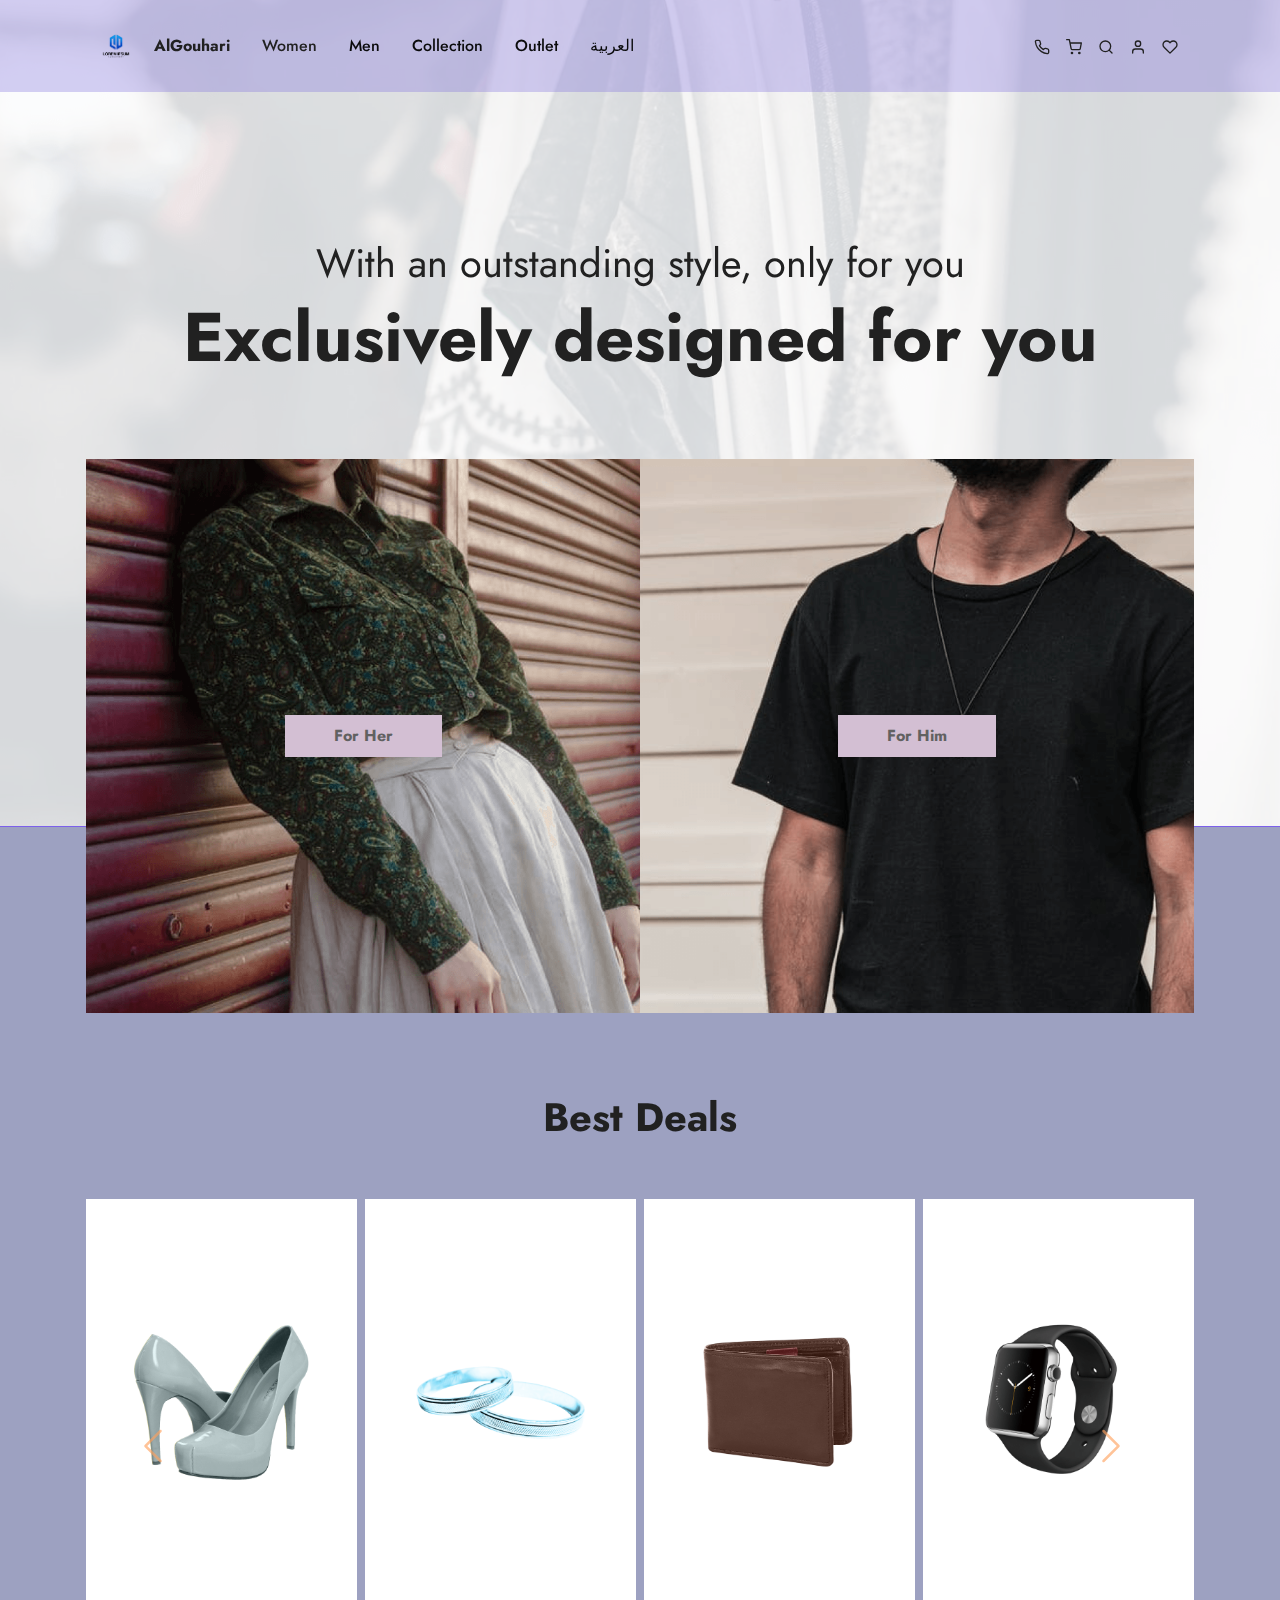
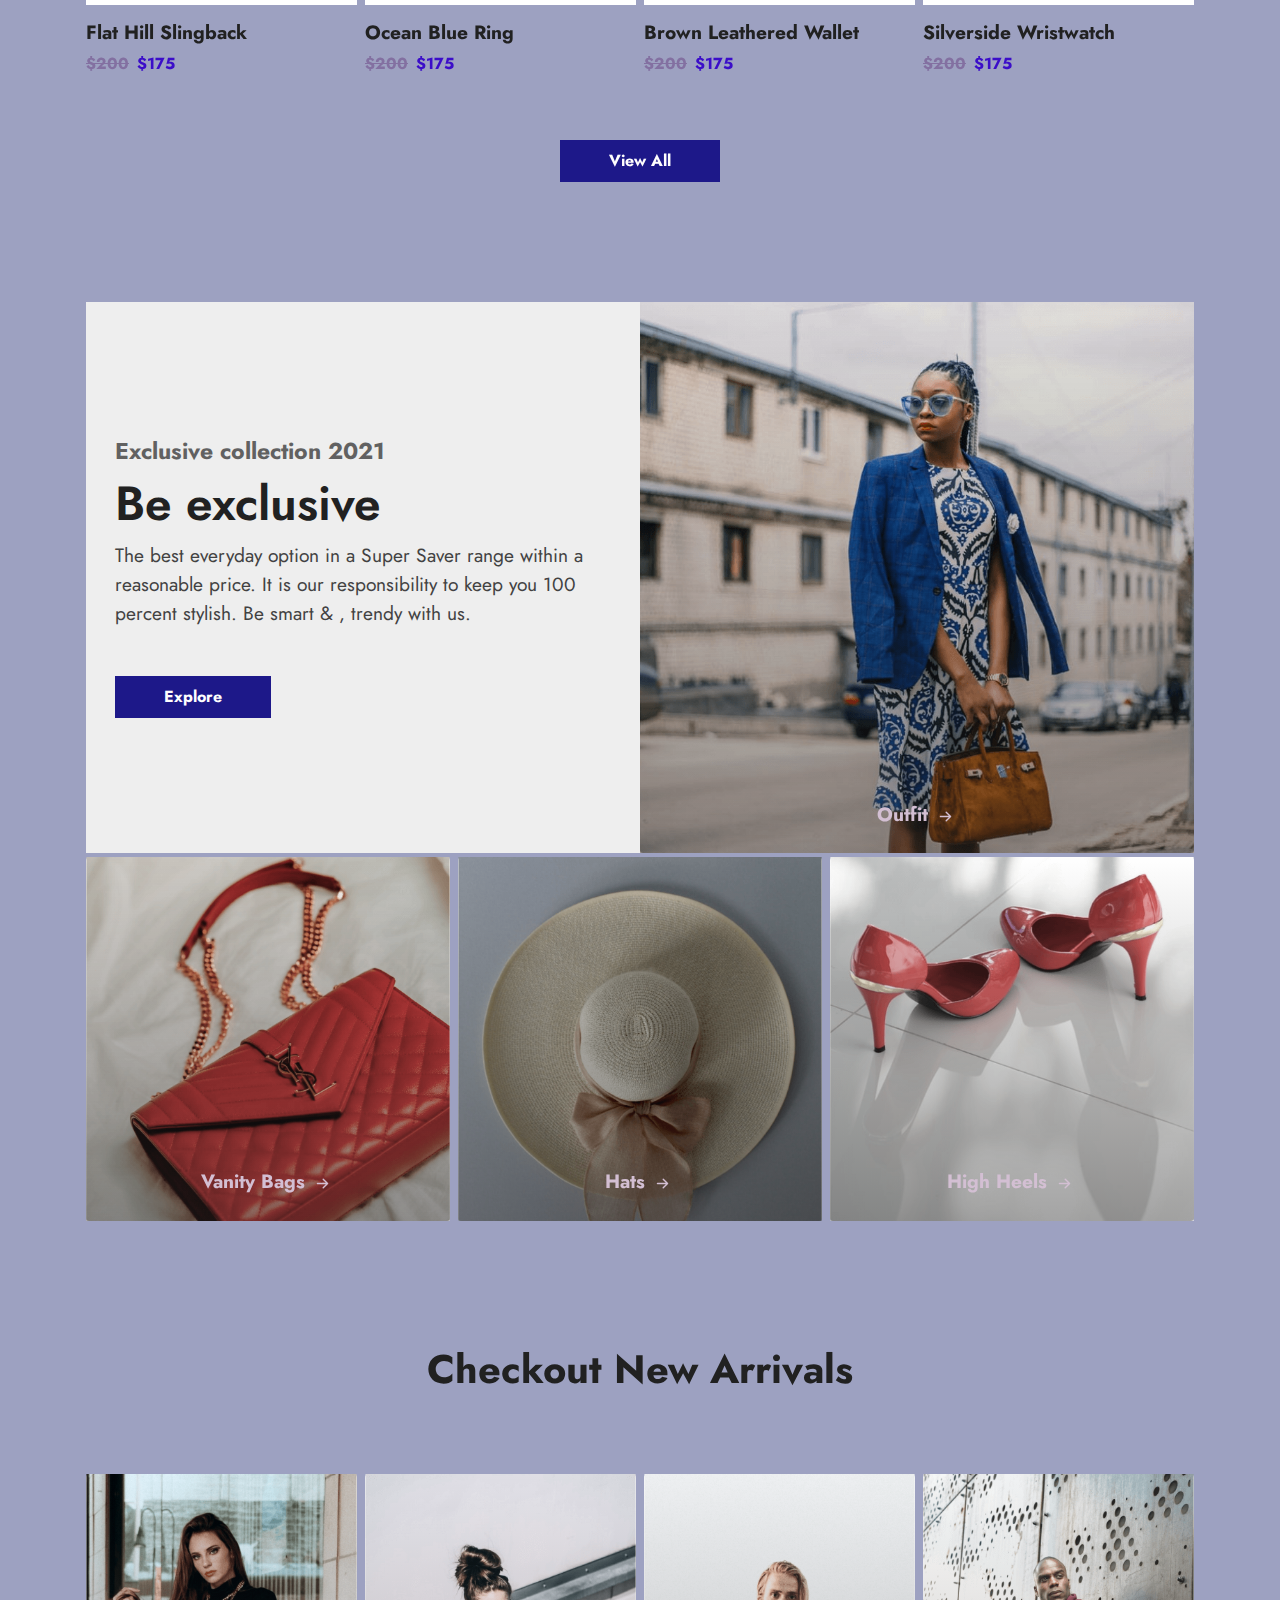
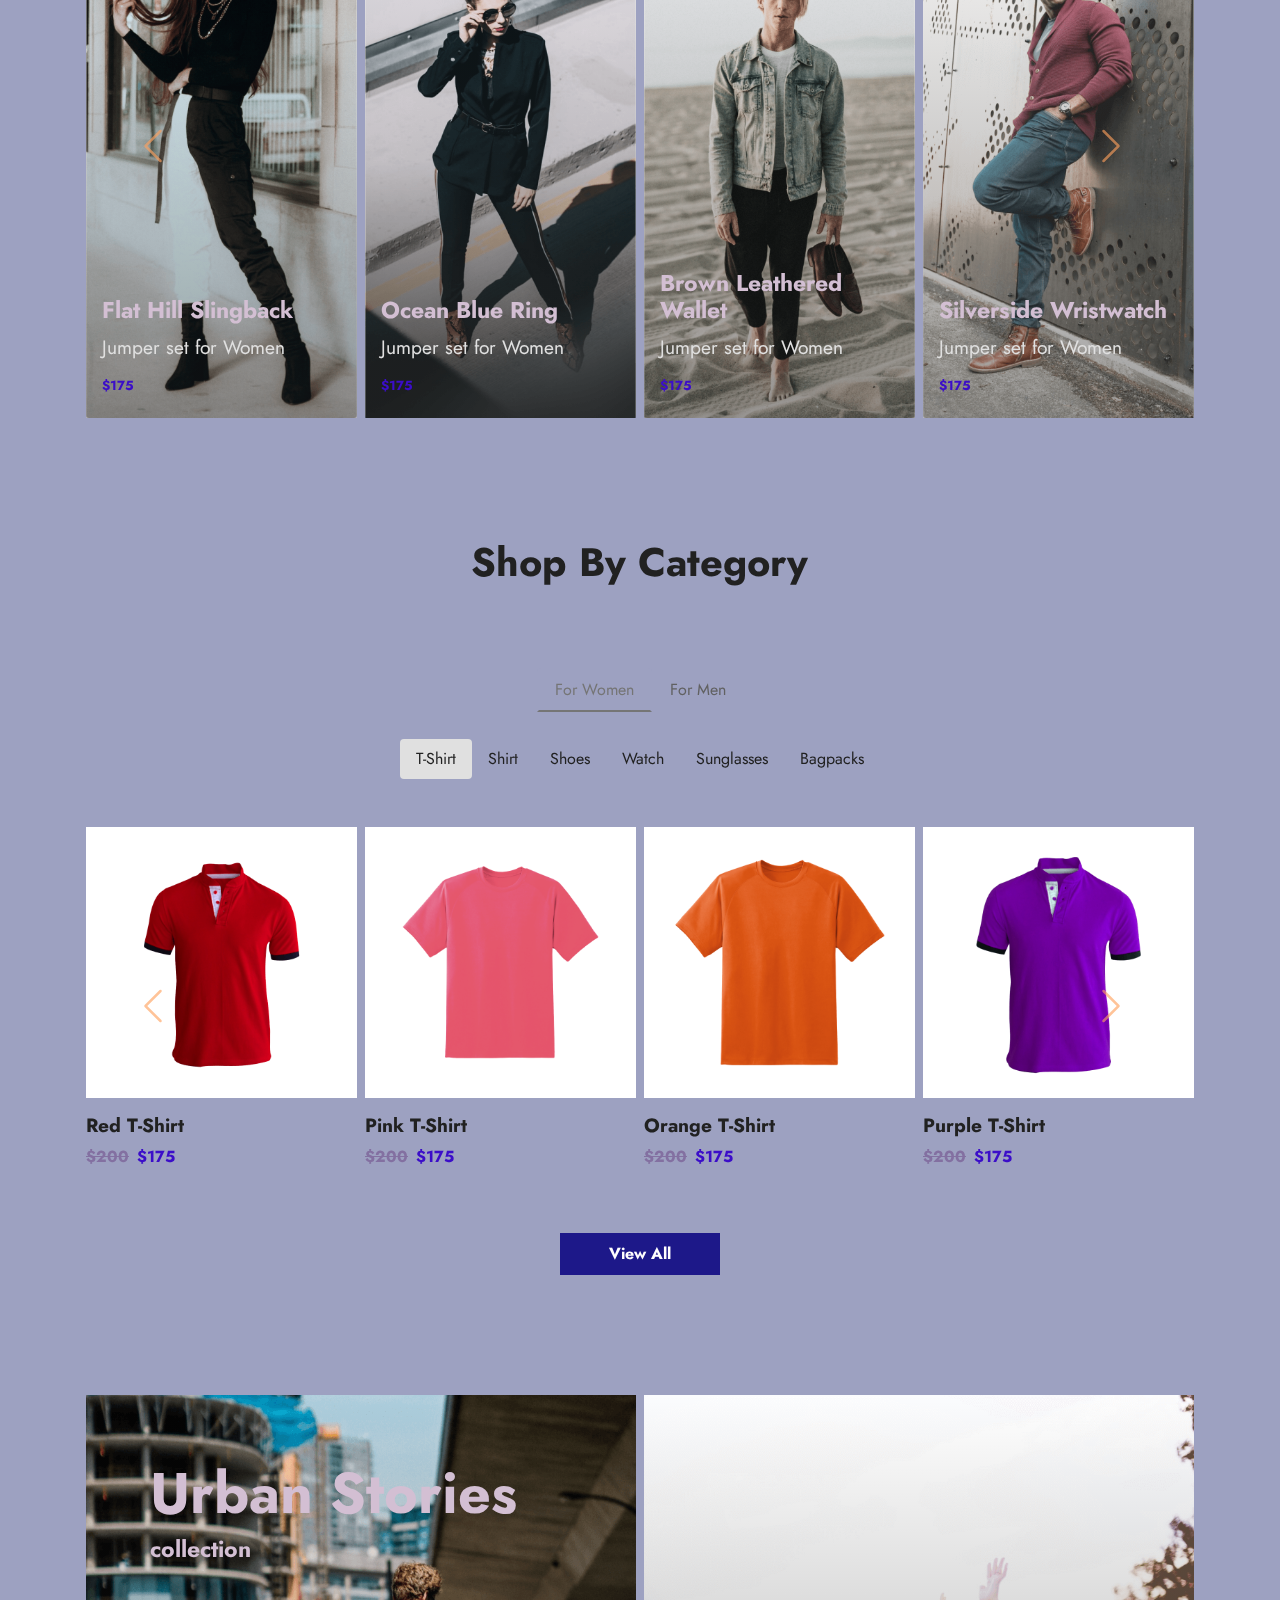
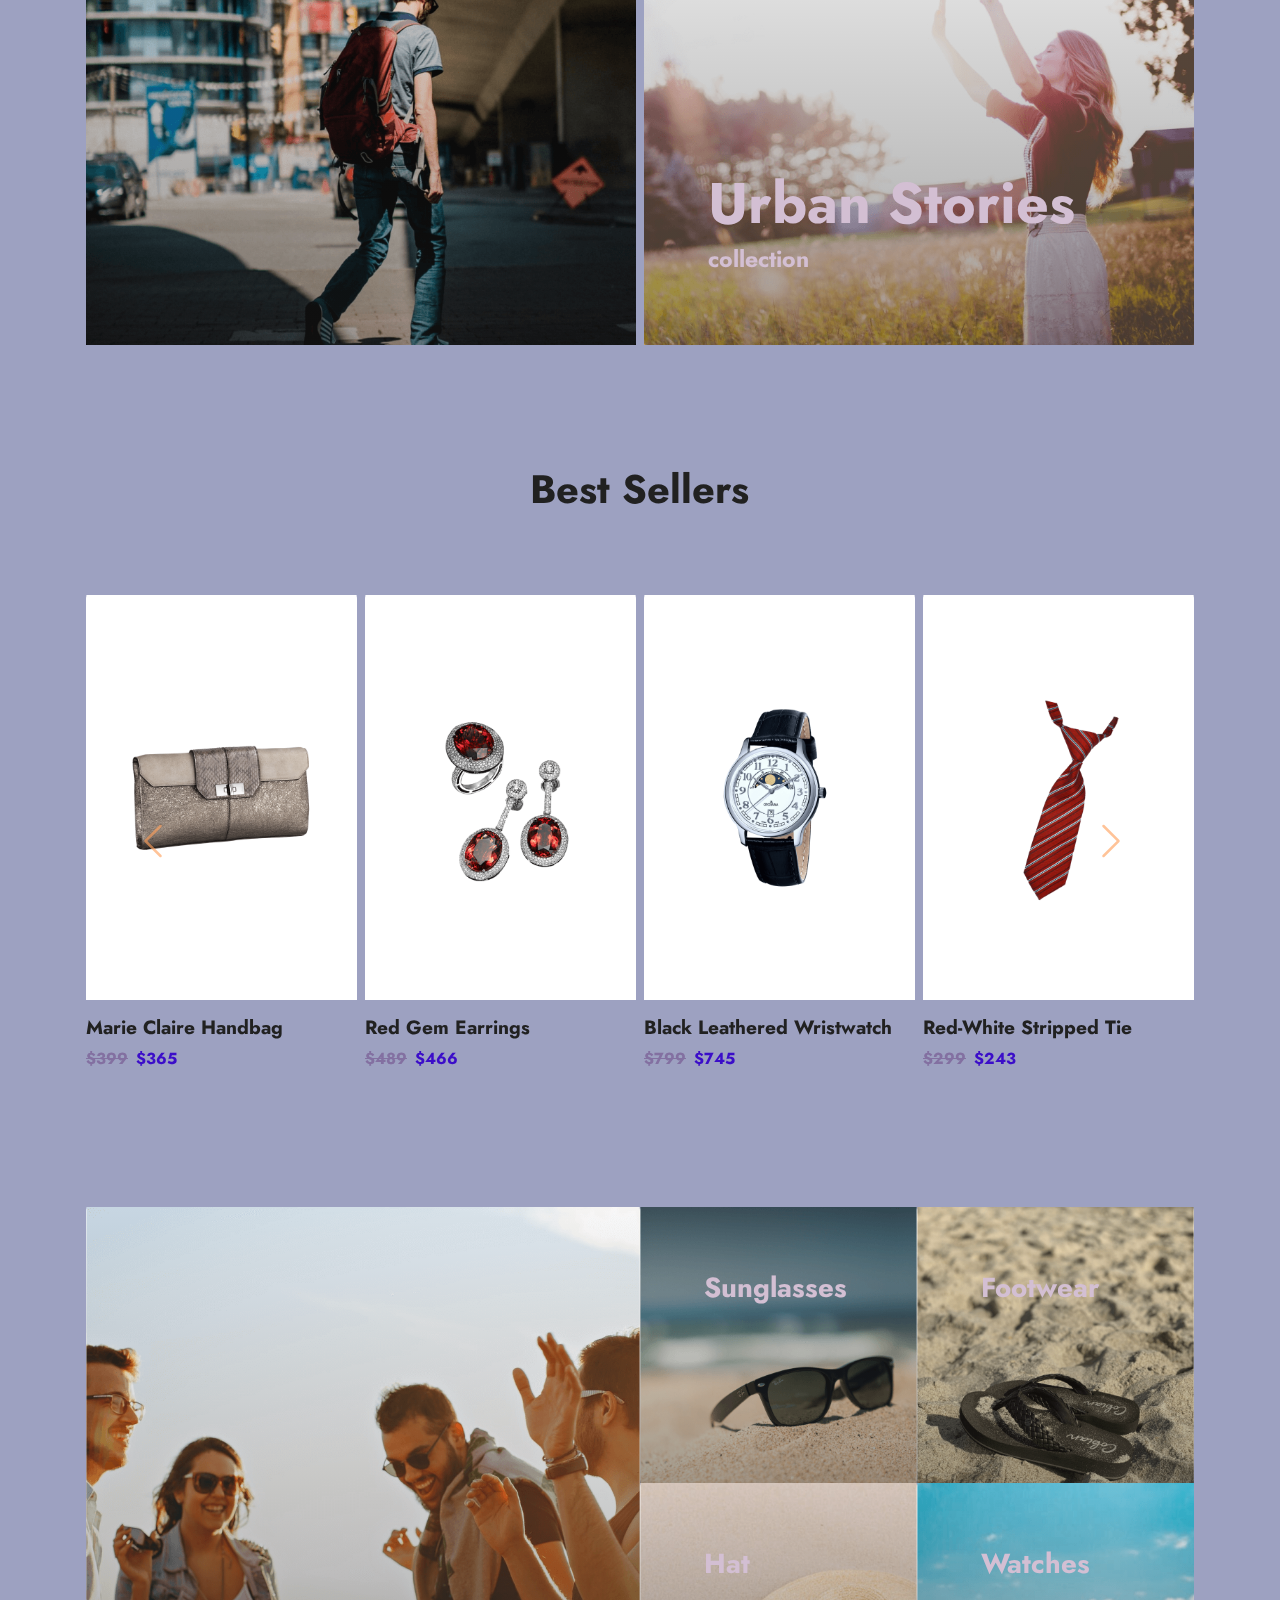
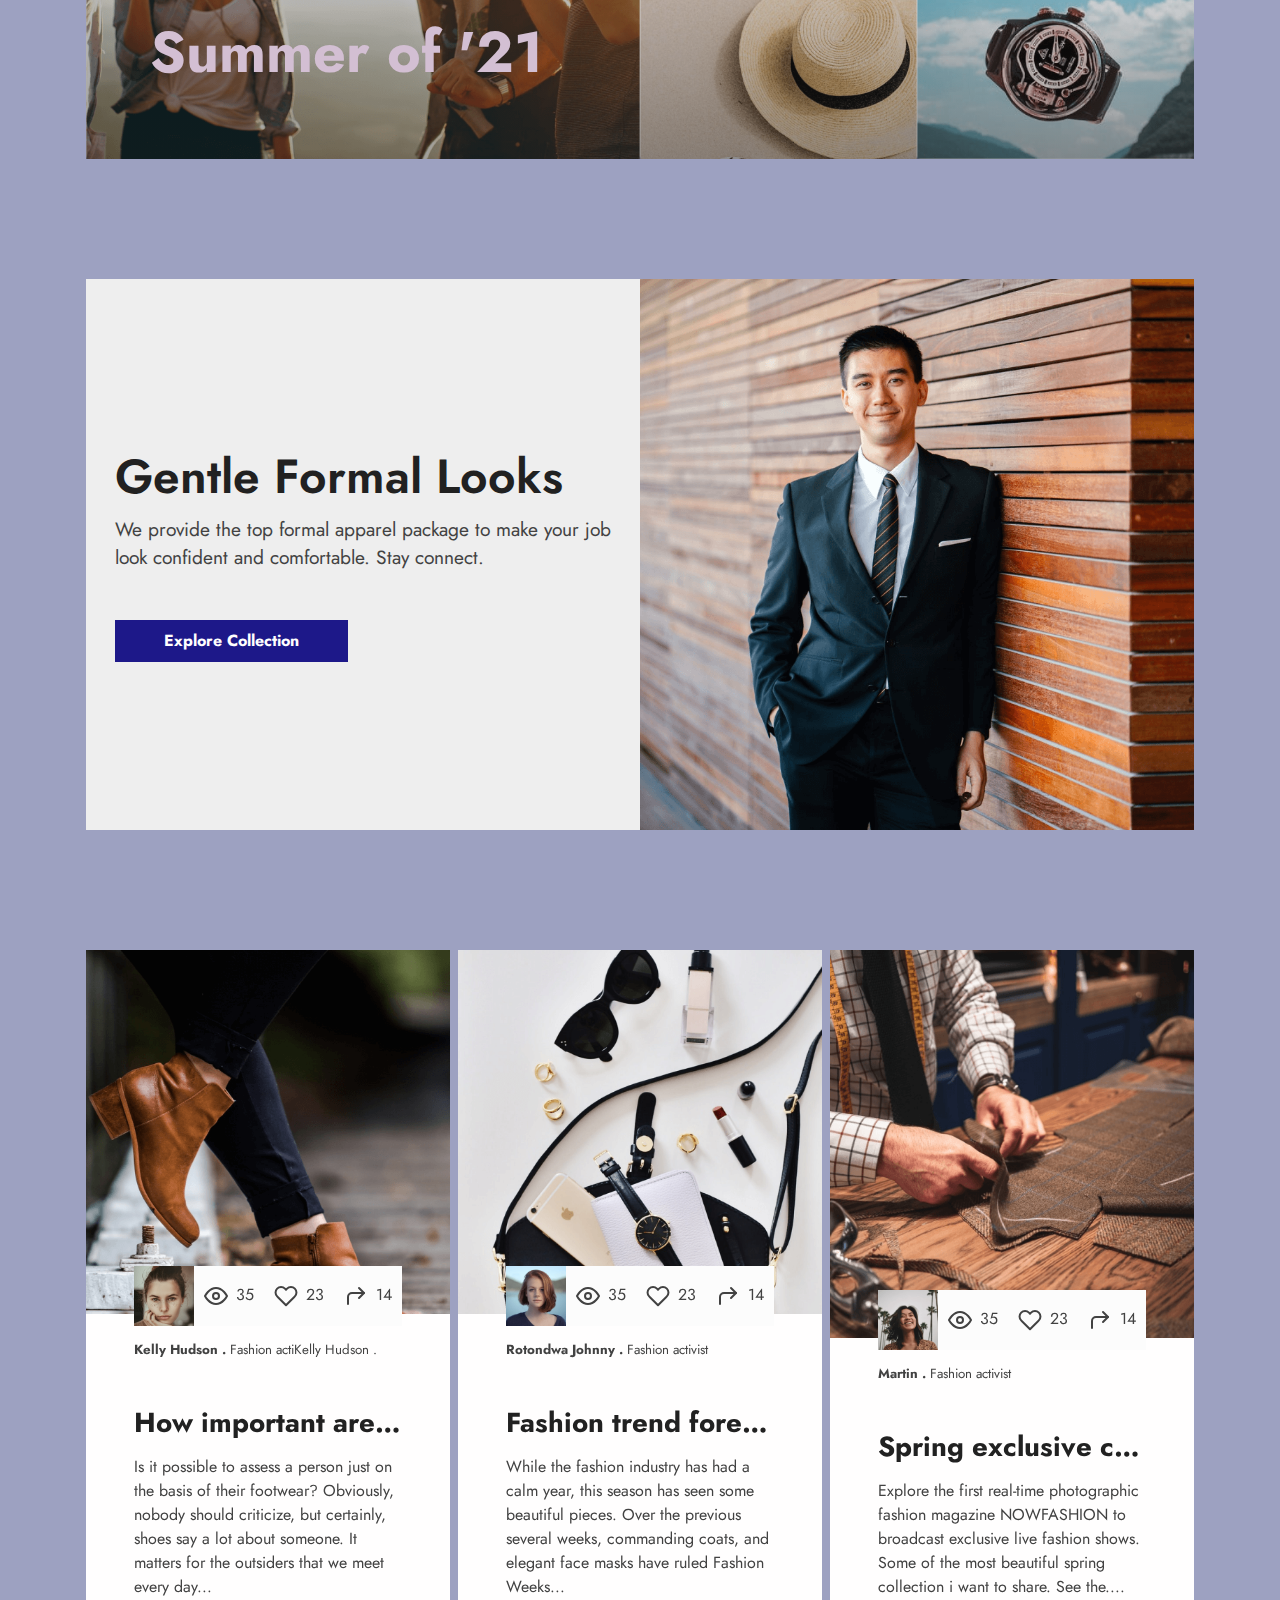
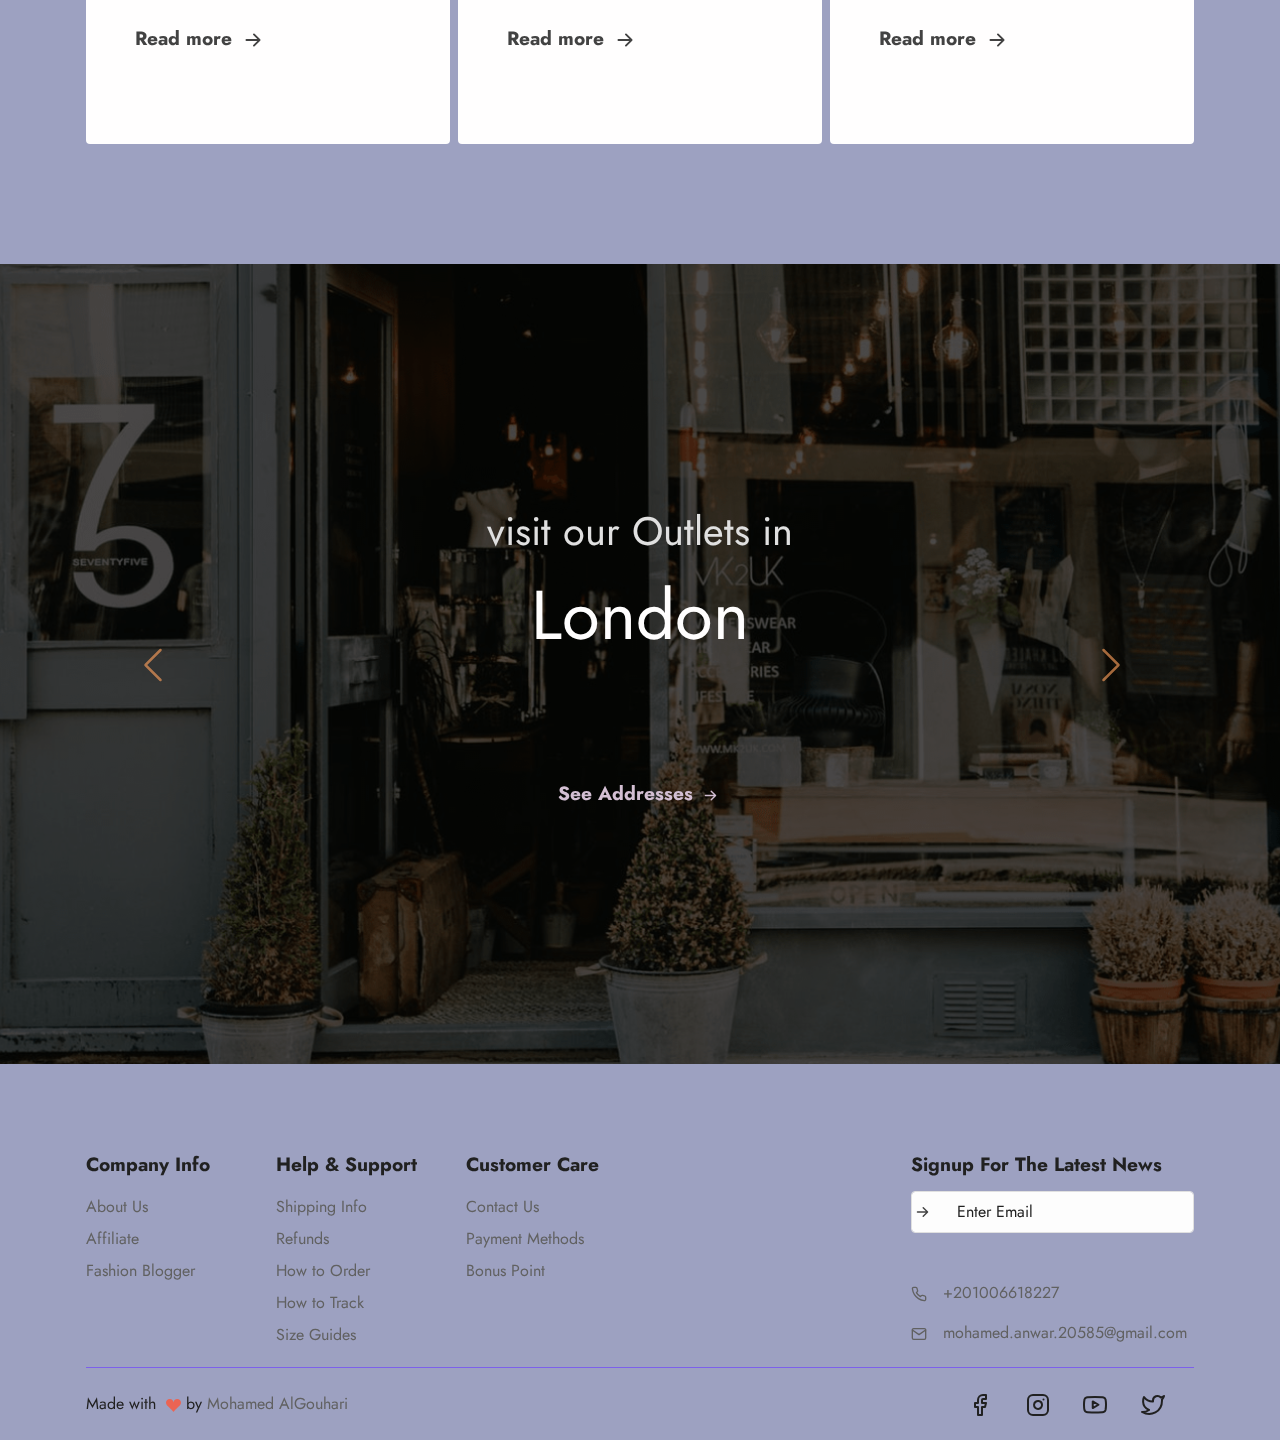
==== commit 65833d67: "comments" ====
--- a/index-en.html
+++ b/index-en.html
@@ -1,172 +1,369 @@
 <!DOCTYPE html>
 <html lang="en-US" dir="ltr">
-
   <head>
-    <meta charset="utf-8">
-    <meta http-equiv="X-UA-Compatible" content="IE=edge">
-    <meta name="viewport" content="width=device-width, initial-scale=1">
-
+    <meta charset="utf-8" />
+    <meta http-equiv="X-UA-Compatible" content="IE=edge" />
+    <meta name="viewport" content="width=device-width, initial-scale=1" />
 
     <!-- ===============================================-->
     <!--    Document Title-->
     <!-- ===============================================-->
     <title>AlGouhari | Landing, Ecommerce &amp; Business Templatee</title>
 
-
     <!-- ===============================================-->
     <!--    Favicons-->
     <!-- ===============================================-->
-    <link rel="apple-touch-icon" sizes="180x180" href="assets/img/favicons/apple-touch-icon.png">
-    <link rel="icon" type="image/png" sizes="32x32" href="assets/img/favicons/favicon-32x32.png">
-    <link rel="icon" type="image/png" sizes="16x16" href="assets/img/favicons/favicon-16x16.png">
-    <link rel="shortcut icon" type="image/x-icon" href="assets/img/favicons/favicon.ico">
-    <link rel="manifest" href="assets/img/favicons/manifest.json">
-    <meta name="msapplication-TileImage" content="assets/img/favicons/mstile-150x150.png">
-    <meta name="theme-color" content="#ffffff">
-
+    <link
+      rel="apple-touch-icon"
+      sizes="180x180"
+      href="assets/img/favicons/apple-touch-icon.png"
+    />
+    <link
+      rel="icon"
+      type="image/png"
+      sizes="32x32"
+      href="assets/img/favicons/favicon-32x32.png"
+    />
+    <link
+      rel="icon"
+      type="image/png"
+      sizes="16x16"
+      href="assets/img/favicons/favicon-16x16.png"
+    />
+    <link
+      rel="shortcut icon"
+      type="image/x-icon"
+      href="assets/img/favicons/favicon.ico"
+    />
+    <link rel="manifest" href="assets/img/favicons/manifest.json" />
+    <meta
+      name="msapplication-TileImage"
+      content="assets/img/favicons/mstile-150x150.png"
+    />
+    <meta name="theme-color" content="#ffffff" />
 
     <!-- ===============================================-->
     <!--    Stylesheets-->
     <!-- ===============================================-->
     <link href="assets/css/theme.css" rel="stylesheet" />
     <link href="assets/css/steale.css" rel="stylesheet" />
-
   </head>
 
-
   <body>
-
     <!-- ===============================================-->
     <!--    Main Content-->
     <!-- ===============================================-->
     <main class="main" id="top">
-      <nav class="navbar navbar-expand-lg navbar-light fixed-top py-3 d-block" data-navbar-on-scroll="data-navbar-on-scroll">
-        <div class="container"><a class="navbar-brand d-inline-flex" href="index.html"><img class="d-inline-block" src="assets/img/gallery/logo.png" alt="logo" /><span class="text-1000 fs-0 fw-bold ms-2">AlGouhari</span></a>
-          <button class="navbar-toggler collapsed" type="button" data-bs-toggle="collapse" data-bs-target="#navbarSupportedContent" aria-controls="navbarSupportedContent" aria-expanded="false" aria-label="Toggle navigation"><span class="navbar-toggler-icon"></span></button>
-          <div class="collapse navbar-collapse border-top border-lg-0 mt-4 mt-lg-0" id="navbarSupportedContent">
+      <nav
+        class="navbar navbar-expand-lg navbar-light fixed-top py-3 d-block"
+        data-navbar-on-scroll="data-navbar-on-scroll"
+      >
+        <div class="container d-flex justify-content-center align-items-center">
+          <a
+            class="navbar-brand d-flex justify-content-center align-items-center"
+            href="index.html"
+          >
+            <img
+              class="d-inline-block"
+              width="60px"
+              src="assets/img/gallery/logo.png"
+              alt="logo"
+            />
+            <span class="text-1000 fs-0 fw-bold ms-2">AlGouhari</span></a
+          >
+          <button
+            class="navbar-toggler collapsed"
+            type="button"
+            data-bs-toggle="collapse"
+            data-bs-target="#navbarSupportedContent"
+            aria-controls="navbarSupportedContent"
+            aria-expanded="false"
+            aria-label="Toggle navigation"
+          >
+            <span class="navbar-toggler-icon"></span>
+          </button>
+          <div
+            class="collapse navbar-collapse border-top border-lg-0 mt-4 mt-lg-0"
+            id="navbarSupportedContent"
+          >
             <ul class="navbar-nav me-auto mb-2 mb-lg-0">
-              <li class="nav-item px-2"><a class="nav-link fw-medium active" aria-current="page" href="#categoryWomen">Women</a></li>
-              <li class="nav-item px-2"><a class="nav-link fw-medium" href="#header">Men</a></li>
-              <li class="nav-item px-2"><a class="nav-link fw-medium" href="#collection">Collection</a></li>
-              <li class="nav-item px-2"><a class="nav-link fw-medium" href="#outlet">Outlet</a></li>
-              <li class="nav-item px-2"><a class="nav-link fw-medium" href="index.html">العربية</a></li>
+              <li class="nav-item px-2">
+                <a
+                  class="nav-link fw-medium active"
+                  aria-current="page"
+                  href="#categoryWomen"
+                  >Women</a
+                >
+              </li>
+              <li class="nav-item px-2">
+                <a class="nav-link fw-medium" href="#header">Men</a>
+              </li>
+              <li class="nav-item px-2">
+                <a class="nav-link fw-medium" href="#collection">Collection</a>
+              </li>
+              <li class="nav-item px-2">
+                <a class="nav-link fw-medium" href="#outlet">Outlet</a>
+              </li>
+              <li class="nav-item px-2">
+                <a class="nav-link fw-medium" href="index.html">العربية</a>
+              </li>
             </ul>
-            <form class="d-flex"><a class="text-1000" href="#!">
-                <svg class="feather feather-phone me-3" xmlns="http://www.w3.org/2000/svg" width="16" height="16" viewBox="0 0 24 24" fill="none" stroke="currentColor" stroke-width="2" stroke-linecap="round" stroke-linejoin="round">
-                  <path d="M22 16.92v3a2 2 0 0 1-2.18 2 19.79 19.79 0 0 1-8.63-3.07 19.5 19.5 0 0 1-6-6 19.79 19.79 0 0 1-3.07-8.67A2 2 0 0 1 4.11 2h3a2 2 0 0 1 2 1.72 12.84 12.84 0 0 0 .7 2.81 2 2 0 0 1-.45 2.11L8.09 9.91a16 16 0 0 0 6 6l1.27-1.27a2 2 0 0 1 2.11-.45 12.84 12.84 0 0 0 2.81.7A2 2 0 0 1 22 16.92z"></path>
-                </svg></a><a class="text-1000" href="#!">
-                <svg class="feather feather-shopping-cart me-3" xmlns="http://www.w3.org/2000/svg" width="16" height="16" viewBox="0 0 24 24" fill="none" stroke="currentColor" stroke-width="2" stroke-linecap="round" stroke-linejoin="round">
+            <form class="d-flex">
+              <a class="text-1000" href="#!">
+                <svg
+                  class="feather feather-phone me-3"
+                  xmlns="http://www.w3.org/2000/svg"
+                  width="16"
+                  height="16"
+                  viewBox="0 0 24 24"
+                  fill="none"
+                  stroke="currentColor"
+                  stroke-width="2"
+                  stroke-linecap="round"
+                  stroke-linejoin="round"
+                >
+                  <path
+                    d="M22 16.92v3a2 2 0 0 1-2.18 2 19.79 19.79 0 0 1-8.63-3.07 19.5 19.5 0 0 1-6-6 19.79 19.79 0 0 1-3.07-8.67A2 2 0 0 1 4.11 2h3a2 2 0 0 1 2 1.72 12.84 12.84 0 0 0 .7 2.81 2 2 0 0 1-.45 2.11L8.09 9.91a16 16 0 0 0 6 6l1.27-1.27a2 2 0 0 1 2.11-.45 12.84 12.84 0 0 0 2.81.7A2 2 0 0 1 22 16.92z"
+                  ></path></svg></a
+              ><a class="text-1000" href="#!">
+                <svg
+                  class="feather feather-shopping-cart me-3"
+                  xmlns="http://www.w3.org/2000/svg"
+                  width="16"
+                  height="16"
+                  viewBox="0 0 24 24"
+                  fill="none"
+                  stroke="currentColor"
+                  stroke-width="2"
+                  stroke-linecap="round"
+                  stroke-linejoin="round"
+                >
                   <circle cx="9" cy="21" r="1"></circle>
                   <circle cx="20" cy="21" r="1"></circle>
-                  <path d="M1 1h4l2.68 13.39a2 2 0 0 0 2 1.61h9.72a2 2 0 0 0 2-1.61L23 6H6"></path>
-                </svg></a><a class="text-1000" href="#!">
-                <svg class="feather feather-search me-3" xmlns="http://www.w3.org/2000/svg" width="16" height="16" viewBox="0 0 24 24" fill="none" stroke="currentColor" stroke-width="2" stroke-linecap="round" stroke-linejoin="round">
+                  <path
+                    d="M1 1h4l2.68 13.39a2 2 0 0 0 2 1.61h9.72a2 2 0 0 0 2-1.61L23 6H6"
+                  ></path></svg></a
+              ><a class="text-1000" href="#!">
+                <svg
+                  class="feather feather-search me-3"
+                  xmlns="http://www.w3.org/2000/svg"
+                  width="16"
+                  height="16"
+                  viewBox="0 0 24 24"
+                  fill="none"
+                  stroke="currentColor"
+                  stroke-width="2"
+                  stroke-linecap="round"
+                  stroke-linejoin="round"
+                >
                   <circle cx="11" cy="11" r="8"></circle>
-                  <line x1="21" y1="21" x2="16.65" y2="16.65"></line>
-                </svg></a><a class="text-1000" href="#!">
-                <svg class="feather feather-user me-3" xmlns="http://www.w3.org/2000/svg" width="16" height="16" viewBox="0 0 24 24" fill="none" stroke="currentColor" stroke-width="2" stroke-linecap="round" stroke-linejoin="round">
+                  <line x1="21" y1="21" x2="16.65" y2="16.65"></line></svg></a
+              ><a class="text-1000" href="#!">
+                <svg
+                  class="feather feather-user me-3"
+                  xmlns="http://www.w3.org/2000/svg"
+                  width="16"
+                  height="16"
+                  viewBox="0 0 24 24"
+                  fill="none"
+                  stroke="currentColor"
+                  stroke-width="2"
+                  stroke-linecap="round"
+                  stroke-linejoin="round"
+                >
                   <path d="M20 21v-2a4 4 0 0 0-4-4H8a4 4 0 0 0-4 4v2"></path>
-                  <circle cx="12" cy="7" r="4"></circle>
-                </svg></a><a class="text-1000" href="#!">
-                <svg class="feather feather-heart me-3" xmlns="http://www.w3.org/2000/svg" width="16" height="16" viewBox="0 0 24 24" fill="none" stroke="currentColor" stroke-width="2" stroke-linecap="round" stroke-linejoin="round">
-                  <path d="M20.84 4.61a5.5 5.5 0 0 0-7.78 0L12 5.67l-1.06-1.06a5.5 5.5 0 0 0-7.78 7.78l1.06 1.06L12 21.23l7.78-7.78 1.06-1.06a5.5 5.5 0 0 0 0-7.78z"></path>
-                </svg></a></form>
+                  <circle cx="12" cy="7" r="4"></circle></svg></a
+              ><a class="text-1000" href="#!">
+                <svg
+                  class="feather feather-heart me-3"
+                  xmlns="http://www.w3.org/2000/svg"
+                  width="16"
+                  height="16"
+                  viewBox="0 0 24 24"
+                  fill="none"
+                  stroke="currentColor"
+                  stroke-width="2"
+                  stroke-linecap="round"
+                  stroke-linejoin="round"
+                >
+                  <path
+                    d="M20.84 4.61a5.5 5.5 0 0 0-7.78 0L12 5.67l-1.06-1.06a5.5 5.5 0 0 0-7.78 7.78l1.06 1.06L12 21.23l7.78-7.78 1.06-1.06a5.5 5.5 0 0 0 0-7.78z"
+                  ></path></svg
+              ></a>
+            </form>
           </div>
         </div>
       </nav>
-      <section class="py-11 bg-light-gradient border-bottom border-white border-5">
-        <div class="bg-holder overlay overlay-light" style="background-image:url(assets/img/gallery/header-bg.png);background-size:cover;">
-        </div>
+      <section
+        class="py-11 bg-light-gradient border-bottom border-white border-5"
+      >
+        <div
+          class="bg-holder overlay overlay-light"
+          style="
+            background-image: url(assets/img/gallery/header-bg.png);
+            background-size: cover;
+          "
+        ></div>
         <!--/.bg-holder-->
 
         <div class="container">
           <div class="row flex-center">
             <div class="col-12 mb-10">
               <div class="d-flex align-items-center flex-column">
-                <h1 class="fw-normal"> With an outstanding style, only for you</h1>
-                <h1 class="fs-4 fs-lg-8 fs-md-6 fw-bold">Exclusively designed for you</h1>
+                <h1 class="fw-normal">
+                  With an outstanding style, only for you
+                </h1>
+                <h1 class="fs-4 fs-lg-8 fs-md-6 fw-bold">
+                  Exclusively designed for you
+                </h1>
               </div>
             </div>
           </div>
         </div>
       </section>
 
-
       <!-- ============================================-->
       <!-- <section> begin ============================-->
-      <section class="py-0" id="header" style="margin-top: -23rem !important;">
-
+      <section class="py-0" id="header" style="margin-top: -23rem !important">
         <div class="container">
           <div class="row g-0">
             <div class="col-md-6">
-              <div class="card card-span h-100 text-white"> <img class="img-fluid" src="assets/img/gallery/her.png" width="790" alt="..." />
-                <div class="card-img-overlay d-flex flex-center"> <a class="btn btn-lg btn-light" href="#!">For Her</a></div>
+              <div class="card card-span h-100 text-white">
+                <img
+                  class="img-fluid"
+                  src="assets/img/gallery/her.png"
+                  width="790"
+                  alt="..."
+                />
+                <div class="card-img-overlay d-flex flex-center">
+                  <a class="btn btn-lg btn-light" href="#!">For Her</a>
+                </div>
               </div>
             </div>
             <div class="col-md-6">
-              <div class="card card-span h-100 text-white"> <img class="img-fluid" src="assets/img/gallery/him.png" width="790" alt="..." />
-                <div class="card-img-overlay d-flex flex-center"> <a class="btn btn-lg btn-light" href="#!">For Him </a></div>
+              <div class="card card-span h-100 text-white">
+                <img
+                  class="img-fluid"
+                  src="assets/img/gallery/him.png"
+                  width="790"
+                  alt="..."
+                />
+                <div class="card-img-overlay d-flex flex-center">
+                  <a class="btn btn-lg btn-light" href="#!">For Him </a>
+                </div>
               </div>
             </div>
           </div>
         </div>
         <!-- end of .container-->
-
       </section>
       <!-- <section> close ============================-->
       <!-- ============================================-->
 
-
-
-
       <!-- ============================================-->
       <!-- <section> begin ============================-->
       <section class="py-0">
-
         <div class="container">
           <div class="row h-100">
             <div class="col-lg-7 mx-auto text-center mt-7 mb-5">
               <h5 class="fw-bold fs-3 fs-lg-5 lh-sm">Best Deals</h5>
             </div>
             <div class="col-12">
-              <div class="carousel slide" id="carouselBestDeals" data-bs-touch="false" data-bs-interval="false">
+              <div
+                class="carousel slide"
+                id="carouselBestDeals"
+                data-bs-touch="false"
+                data-bs-interval="false"
+              >
                 <div class="carousel-inner">
                   <div class="carousel-item active" data-bs-interval="10000">
                     <div class="row h-100 align-items-center g-2">
                       <div class="col-sm-6 col-md-3 mb-3 mb-md-0 h-100">
-                        <div class="card card-span h-100 text-white"><img class="img-fluid h-100" src="assets/img/gallery/flat-hill.png" alt="..." />
-                          <div class="card-img-overlay ps-0"> </div>
+                        <div class="card card-span h-100 text-white">
+                          <img
+                            class="img-fluid h-100"
+                            src="assets/img/gallery/flat-hill.png"
+                            alt="..."
+                          />
+                          <div class="card-img-overlay ps-0"></div>
                           <div class="card-body ps-0 bg-200">
-                            <h5 class="fw-bold text-1000 text-truncate">Flat Hill Slingback</h5>
-                            <div class="fw-bold"><span class="text-600 me-2 text-decoration-line-through">$200</span><span class="text-primary">$175</span></div>
-                          </div><a class="stretched-link" href="#"></a>
+                            <h5 class="fw-bold text-1000 text-truncate">
+                              Flat Hill Slingback
+                            </h5>
+                            <div class="fw-bold">
+                              <span
+                                class="text-600 me-2 text-decoration-line-through"
+                                >$200</span
+                              ><span class="text-primary">$175</span>
+                            </div>
+                          </div>
+                          <a class="stretched-link" href="#"></a>
                         </div>
                       </div>
                       <div class="col-sm-6 col-md-3 mb-3 mb-md-0 h-100">
-                        <div class="card card-span h-100 text-white"><img class="img-fluid h-100" src="assets/img/gallery/blue-ring.png" alt="..." />
-                          <div class="card-img-overlay ps-0"> </div>
+                        <div class="card card-span h-100 text-white">
+                          <img
+                            class="img-fluid h-100"
+                            src="assets/img/gallery/blue-ring.png"
+                            alt="..."
+                          />
+                          <div class="card-img-overlay ps-0"></div>
                           <div class="card-body ps-0 bg-200">
-                            <h5 class="fw-bold text-1000 text-truncate">Ocean Blue Ring</h5>
-                            <div class="fw-bold"><span class="text-600 me-2 text-decoration-line-through">$200</span><span class="text-primary">$175</span></div>
-                          </div><a class="stretched-link" href="#"></a>
+                            <h5 class="fw-bold text-1000 text-truncate">
+                              Ocean Blue Ring
+                            </h5>
+                            <div class="fw-bold">
+                              <span
+                                class="text-600 me-2 text-decoration-line-through"
+                                >$200</span
+                              ><span class="text-primary">$175</span>
+                            </div>
+                          </div>
+                          <a class="stretched-link" href="#"></a>
                         </div>
                       </div>
                       <div class="col-sm-6 col-md-3 mb-3 mb-md-0 h-100">
-                        <div class="card card-span h-100 text-white"><img class="img-fluid h-100" src="assets/img/gallery/wallet.png" alt="..." />
-                          <div class="card-img-overlay ps-0"> </div>
+                        <div class="card card-span h-100 text-white">
+                          <img
+                            class="img-fluid h-100"
+                            src="assets/img/gallery/wallet.png"
+                            alt="..."
+                          />
+                          <div class="card-img-overlay ps-0"></div>
                           <div class="card-body ps-0 bg-200">
-                            <h5 class="fw-bold text-1000 text-truncate">Brown Leathered Wallet</h5>
-                            <div class="fw-bold"><span class="text-600 me-2 text-decoration-line-through">$200</span><span class="text-primary">$175</span></div>
-                          </div><a class="stretched-link" href="#"></a>
+                            <h5 class="fw-bold text-1000 text-truncate">
+                              Brown Leathered Wallet
+                            </h5>
+                            <div class="fw-bold">
+                              <span
+                                class="text-600 me-2 text-decoration-line-through"
+                                >$200</span
+                              ><span class="text-primary">$175</span>
+                            </div>
+                          </div>
+                          <a class="stretched-link" href="#"></a>
                         </div>
                       </div>
                       <div class="col-sm-6 col-md-3 mb-3 mb-md-0 h-100">
-                        <div class="card card-span h-100 text-white"><img class="img-fluid h-100" src="assets/img/gallery/wrist-watch.png" alt="..." />
-                          <div class="card-img-overlay ps-0"> </div>
+                        <div class="card card-span h-100 text-white">
+                          <img
+                            class="img-fluid h-100"
+                            src="assets/img/gallery/wrist-watch.png"
+                            alt="..."
+                          />
+                          <div class="card-img-overlay ps-0"></div>
                           <div class="card-body ps-0 bg-200">
-                            <h5 class="fw-bold text-1000 text-truncate">Silverside Wristwatch</h5>
-                            <div class="fw-bold"><span class="text-600 me-2 text-decoration-line-through">$200</span><span class="text-primary">$175</span></div>
-                          </div><a class="stretched-link" href="#"></a>
+                            <h5 class="fw-bold text-1000 text-truncate">
+                              Silverside Wristwatch
+                            </h5>
+                            <div class="fw-bold">
+                              <span
+                                class="text-600 me-2 text-decoration-line-through"
+                                >$200</span
+                              ><span class="text-primary">$175</span>
+                            </div>
+                          </div>
+                          <a class="stretched-link" href="#"></a>
                         </div>
                       </div>
                     </div>
@@ -174,39 +371,91 @@
                   <div class="carousel-item" data-bs-interval="5000">
                     <div class="row h-100 align-items-center g-2">
                       <div class="col-sm-6 col-md-3 mb-3 mb-md-0 h-100">
-                        <div class="card card-span h-100 text-white"><img class="img-fluid h-100" src="assets/img/gallery/flat-hill.png" alt="..." />
-                          <div class="card-img-overlay ps-0"> </div>
+                        <div class="card card-span h-100 text-white">
+                          <img
+                            class="img-fluid h-100"
+                            src="assets/img/gallery/flat-hill.png"
+                            alt="..."
+                          />
+                          <div class="card-img-overlay ps-0"></div>
                           <div class="card-body ps-0 bg-200">
-                            <h5 class="fw-bold text-1000 text-truncate">Flat Hill Slingback</h5>
-                            <div class="fw-bold"><span class="text-600 me-2 text-decoration-line-through">$200</span><span class="text-primary">$175</span></div>
-                          </div><a class="stretched-link" href="#"></a>
+                            <h5 class="fw-bold text-1000 text-truncate">
+                              Flat Hill Slingback
+                            </h5>
+                            <div class="fw-bold">
+                              <span
+                                class="text-600 me-2 text-decoration-line-through"
+                                >$200</span
+                              ><span class="text-primary">$175</span>
+                            </div>
+                          </div>
+                          <a class="stretched-link" href="#"></a>
                         </div>
                       </div>
                       <div class="col-sm-6 col-md-3 mb-3 mb-md-0 h-100">
-                        <div class="card card-span h-100 text-white"><img class="img-fluid h-100" src="assets/img/gallery/blue-ring.png" alt="..." />
-                          <div class="card-img-overlay ps-0"> </div>
+                        <div class="card card-span h-100 text-white">
+                          <img
+                            class="img-fluid h-100"
+                            src="assets/img/gallery/blue-ring.png"
+                            alt="..."
+                          />
+                          <div class="card-img-overlay ps-0"></div>
                           <div class="card-body ps-0 bg-200">
-                            <h5 class="fw-bold text-1000 text-truncate">Ocean Blue Ring</h5>
-                            <div class="fw-bold"><span class="text-600 me-2 text-decoration-line-through">$200</span><span class="text-primary">$175</span></div>
-                          </div><a class="stretched-link" href="#"></a>
+                            <h5 class="fw-bold text-1000 text-truncate">
+                              Ocean Blue Ring
+                            </h5>
+                            <div class="fw-bold">
+                              <span
+                                class="text-600 me-2 text-decoration-line-through"
+                                >$200</span
+                              ><span class="text-primary">$175</span>
+                            </div>
+                          </div>
+                          <a class="stretched-link" href="#"></a>
                         </div>
                       </div>
                       <div class="col-sm-6 col-md-3 mb-3 mb-md-0 h-100">
-                        <div class="card card-span h-100 text-white"><img class="img-fluid h-100" src="assets/img/gallery/wallet.png" alt="..." />
-                          <div class="card-img-overlay ps-0"> </div>
+                        <div class="card card-span h-100 text-white">
+                          <img
+                            class="img-fluid h-100"
+                            src="assets/img/gallery/wallet.png"
+                            alt="..."
+                          />
+                          <div class="card-img-overlay ps-0"></div>
                           <div class="card-body ps-0 bg-200">
-                            <h5 class="fw-bold text-1000 text-truncate">Brown Leathered Wallet</h5>
-                            <div class="fw-bold"><span class="text-600 me-2 text-decoration-line-through">$200</span><span class="text-primary">$175</span></div>
-                          </div><a class="stretched-link" href="#"></a>
+                            <h5 class="fw-bold text-1000 text-truncate">
+                              Brown Leathered Wallet
+                            </h5>
+                            <div class="fw-bold">
+                              <span
+                                class="text-600 me-2 text-decoration-line-through"
+                                >$200</span
+                              ><span class="text-primary">$175</span>
+                            </div>
+                          </div>
+                          <a class="stretched-link" href="#"></a>
                         </div>
                       </div>
                       <div class="col-sm-6 col-md-3 mb-3 mb-md-0 h-100">
-                        <div class="card card-span h-100 text-white"><img class="img-fluid h-100" src="assets/img/gallery/wrist-watch.png" alt="..." />
-                          <div class="card-img-overlay ps-0"> </div>
+                        <div class="card card-span h-100 text-white">
+                          <img
+                            class="img-fluid h-100"
+                            src="assets/img/gallery/wrist-watch.png"
+                            alt="..."
+                          />
+                          <div class="card-img-overlay ps-0"></div>
                           <div class="card-body ps-0 bg-200">
-                            <h5 class="fw-bold text-1000 text-truncate">Silverside Wristwatch</h5>
-                            <div class="fw-bold"><span class="text-600 me-2 text-decoration-line-through">$200</span><span class="text-primary">$175</span></div>
-                          </div><a class="stretched-link" href="#"></a>
+                            <h5 class="fw-bold text-1000 text-truncate">
+                              Silverside Wristwatch
+                            </h5>
+                            <div class="fw-bold">
+                              <span
+                                class="text-600 me-2 text-decoration-line-through"
+                                >$200</span
+                              ><span class="text-primary">$175</span>
+                            </div>
+                          </div>
+                          <a class="stretched-link" href="#"></a>
                         </div>
                       </div>
                     </div>
@@ -214,39 +463,91 @@
                   <div class="carousel-item" data-bs-interval="3000">
                     <div class="row h-100 align-items-center g-2">
                       <div class="col-sm-6 col-md-3 mb-3 mb-md-0 h-100">
-                        <div class="card card-span h-100 text-white"><img class="img-fluid h-100" src="assets/img/gallery/flat-hill.png" alt="..." />
-                          <div class="card-img-overlay ps-0"> </div>
+                        <div class="card card-span h-100 text-white">
+                          <img
+                            class="img-fluid h-100"
+                            src="assets/img/gallery/flat-hill.png"
+                            alt="..."
+                          />
+                          <div class="card-img-overlay ps-0"></div>
                           <div class="card-body ps-0 bg-200">
-                            <h5 class="fw-bold text-1000 text-truncate">Flat Hill Slingback</h5>
-                            <div class="fw-bold"><span class="text-600 me-2 text-decoration-line-through">$200</span><span class="text-primary">$175</span></div>
-                          </div><a class="stretched-link" href="#"></a>
+                            <h5 class="fw-bold text-1000 text-truncate">
+                              Flat Hill Slingback
+                            </h5>
+                            <div class="fw-bold">
+                              <span
+                                class="text-600 me-2 text-decoration-line-through"
+                                >$200</span
+                              ><span class="text-primary">$175</span>
+                            </div>
+                          </div>
+                          <a class="stretched-link" href="#"></a>
                         </div>
                       </div>
                       <div class="col-sm-6 col-md-3 mb-3 mb-md-0 h-100">
-                        <div class="card card-span h-100 text-white"><img class="img-fluid h-100" src="assets/img/gallery/blue-ring.png" alt="..." />
-                          <div class="card-img-overlay ps-0"> </div>
+                        <div class="card card-span h-100 text-white">
+                          <img
+                            class="img-fluid h-100"
+                            src="assets/img/gallery/blue-ring.png"
+                            alt="..."
+                          />
+                          <div class="card-img-overlay ps-0"></div>
                           <div class="card-body ps-0 bg-200">
-                            <h5 class="fw-bold text-1000 text-truncate">Ocean Blue Ring</h5>
-                            <div class="fw-bold"><span class="text-600 me-2 text-decoration-line-through">$200</span><span class="text-primary">$175</span></div>
-                          </div><a class="stretched-link" href="#"></a>
+                            <h5 class="fw-bold text-1000 text-truncate">
+                              Ocean Blue Ring
+                            </h5>
+                            <div class="fw-bold">
+                              <span
+                                class="text-600 me-2 text-decoration-line-through"
+                                >$200</span
+                              ><span class="text-primary">$175</span>
+                            </div>
+                          </div>
+                          <a class="stretched-link" href="#"></a>
                         </div>
                       </div>
                       <div class="col-sm-6 col-md-3 mb-3 mb-md-0 h-100">
-                        <div class="card card-span h-100 text-white"><img class="img-fluid h-100" src="assets/img/gallery/wallet.png" alt="..." />
-                          <div class="card-img-overlay ps-0"> </div>
+                        <div class="card card-span h-100 text-white">
+                          <img
+                            class="img-fluid h-100"
+                            src="assets/img/gallery/wallet.png"
+                            alt="..."
+                          />
+                          <div class="card-img-overlay ps-0"></div>
                           <div class="card-body ps-0 bg-200">
-                            <h5 class="fw-bold text-1000 text-truncate">Brown Leathered Wallet</h5>
-                            <div class="fw-bold"><span class="text-600 me-2 text-decoration-line-through">$200</span><span class="text-primary">$175</span></div>
-                          </div><a class="stretched-link" href="#"></a>
+                            <h5 class="fw-bold text-1000 text-truncate">
+                              Brown Leathered Wallet
+                            </h5>
+                            <div class="fw-bold">
+                              <span
+                                class="text-600 me-2 text-decoration-line-through"
+                                >$200</span
+                              ><span class="text-primary">$175</span>
+                            </div>
+                          </div>
+                          <a class="stretched-link" href="#"></a>
                         </div>
                       </div>
                       <div class="col-sm-6 col-md-3 mb-3 mb-md-0 h-100">
-                        <div class="card card-span h-100 text-white"><img class="img-fluid h-100" src="assets/img/gallery/wrist-watch.png" alt="..." />
-                          <div class="card-img-overlay ps-0"> </div>
+                        <div class="card card-span h-100 text-white">
+                          <img
+                            class="img-fluid h-100"
+                            src="assets/img/gallery/wrist-watch.png"
+                            alt="..."
+                          />
+                          <div class="card-img-overlay ps-0"></div>
                           <div class="card-body ps-0 bg-200">
-                            <h5 class="fw-bold text-1000 text-truncate">Silverside Wristwatch</h5>
-                            <div class="fw-bold"><span class="text-600 me-2 text-decoration-line-through">$200</span><span class="text-primary">$175</span></div>
-                          </div><a class="stretched-link" href="#"></a>
+                            <h5 class="fw-bold text-1000 text-truncate">
+                              Silverside Wristwatch
+                            </h5>
+                            <div class="fw-bold">
+                              <span
+                                class="text-600 me-2 text-decoration-line-through"
+                                >$200</span
+                              ><span class="text-primary">$175</span>
+                            </div>
+                          </div>
+                          <a class="stretched-link" href="#"></a>
                         </div>
                       </div>
                     </div>
@@ -254,126 +555,299 @@
                   <div class="carousel-item">
                     <div class="row h-100 align-items-center g-2">
                       <div class="col-sm-6 col-md-3 mb-3 mb-md-0 h-100">
-                        <div class="card card-span h-100 text-white"><img class="img-fluid h-100" src="assets/img/gallery/flat-hill.png" alt="..." />
-                          <div class="card-img-overlay ps-0"> </div>
+                        <div class="card card-span h-100 text-white">
+                          <img
+                            class="img-fluid h-100"
+                            src="assets/img/gallery/flat-hill.png"
+                            alt="..."
+                          />
+                          <div class="card-img-overlay ps-0"></div>
                           <div class="card-body ps-0 bg-200">
-                            <h5 class="fw-bold text-1000 text-truncate">Flat Hill Slingback</h5>
-                            <div class="fw-bold"><span class="text-600 me-2 text-decoration-line-through">$200</span><span class="text-primary">$175</span></div>
-                          </div><a class="stretched-link" href="#"></a>
+                            <h5 class="fw-bold text-1000 text-truncate">
+                              Flat Hill Slingback
+                            </h5>
+                            <div class="fw-bold">
+                              <span
+                                class="text-600 me-2 text-decoration-line-through"
+                                >$200</span
+                              ><span class="text-primary">$175</span>
+                            </div>
+                          </div>
+                          <a class="stretched-link" href="#"></a>
                         </div>
                       </div>
                       <div class="col-sm-6 col-md-3 mb-3 mb-md-0 h-100">
-                        <div class="card card-span h-100 text-white"><img class="img-fluid h-100" src="assets/img/gallery/blue-ring.png" alt="..." />
-                          <div class="card-img-overlay ps-0"> </div>
+                        <div class="card card-span h-100 text-white">
+                          <img
+                            class="img-fluid h-100"
+                            src="assets/img/gallery/blue-ring.png"
+                            alt="..."
+                          />
+                          <div class="card-img-overlay ps-0"></div>
                           <div class="card-body ps-0 bg-200">
-                            <h5 class="fw-bold text-1000 text-truncate">Ocean Blue Ring</h5>
-                            <div class="fw-bold"><span class="text-600 me-2 text-decoration-line-through">$200</span><span class="text-primary">$175</span></div>
-                          </div><a class="stretched-link" href="#"></a>
+                            <h5 class="fw-bold text-1000 text-truncate">
+                              Ocean Blue Ring
+                            </h5>
+                            <div class="fw-bold">
+                              <span
+                                class="text-600 me-2 text-decoration-line-through"
+                                >$200</span
+                              ><span class="text-primary">$175</span>
+                            </div>
+                          </div>
+                          <a class="stretched-link" href="#"></a>
                         </div>
                       </div>
                       <div class="col-sm-6 col-md-3 mb-3 mb-md-0 h-100">
-                        <div class="card card-span h-100 text-white"><img class="img-fluid h-100" src="assets/img/gallery/wallet.png" alt="..." />
-                          <div class="card-img-overlay ps-0"> </div>
+                        <div class="card card-span h-100 text-white">
+                          <img
+                            class="img-fluid h-100"
+                            src="assets/img/gallery/wallet.png"
+                            alt="..."
+                          />
+                          <div class="card-img-overlay ps-0"></div>
                           <div class="card-body ps-0 bg-200">
-                            <h5 class="fw-bold text-1000 text-truncate">Brown Leathered Wallet</h5>
-                            <div class="fw-bold"><span class="text-600 me-2 text-decoration-line-through">$200</span><span class="text-primary">$175</span></div>
-                          </div><a class="stretched-link" href="#"></a>
+                            <h5 class="fw-bold text-1000 text-truncate">
+                              Brown Leathered Wallet
+                            </h5>
+                            <div class="fw-bold">
+                              <span
+                                class="text-600 me-2 text-decoration-line-through"
+                                >$200</span
+                              ><span class="text-primary">$175</span>
+                            </div>
+                          </div>
+                          <a class="stretched-link" href="#"></a>
                         </div>
                       </div>
                       <div class="col-sm-6 col-md-3 mb-3 mb-md-0 h-100">
-                        <div class="card card-span h-100 text-white"><img class="img-fluid h-100" src="assets/img/gallery/wrist-watch.png" alt="..." />
-                          <div class="card-img-overlay ps-0"> </div>
+                        <div class="card card-span h-100 text-white">
+                          <img
+                            class="img-fluid h-100"
+                            src="assets/img/gallery/wrist-watch.png"
+                            alt="..."
+                          />
+                          <div class="card-img-overlay ps-0"></div>
                           <div class="card-body ps-0 bg-200">
-                            <h5 class="fw-bold text-1000 text-truncate">Silverside Wristwatch</h5>
-                            <div class="fw-bold"><span class="text-600 me-2 text-decoration-line-through">$200</span><span class="text-primary">$175</span></div>
-                          </div><a class="stretched-link" href="#"></a>
+                            <h5 class="fw-bold text-1000 text-truncate">
+                              Silverside Wristwatch
+                            </h5>
+                            <div class="fw-bold">
+                              <span
+                                class="text-600 me-2 text-decoration-line-through"
+                                >$200</span
+                              ><span class="text-primary">$175</span>
+                            </div>
+                          </div>
+                          <a class="stretched-link" href="#"></a>
                         </div>
                       </div>
                     </div>
                   </div>
                   <div class="row">
-                    <button class="carousel-control-prev" type="button" data-bs-target="#carouselBestDeals" data-bs-slide="prev"><span class="carousel-control-prev-icon" aria-hidden="true"></span><span class="visually-hidden">Previous</span></button>
-                    <button class="carousel-control-next" type="button" data-bs-target="#carouselBestDeals" data-bs-slide="next"><span class="carousel-control-next-icon" aria-hidden="true"></span><span class="visually-hidden">Next </span></button>
+                    <button
+                      class="carousel-control-prev"
+                      type="button"
+                      data-bs-target="#carouselBestDeals"
+                      data-bs-slide="prev"
+                    >
+                      <span
+                        class="carousel-control-prev-icon"
+                        aria-hidden="true"
+                      ></span
+                      ><span class="visually-hidden">Previous</span>
+                    </button>
+                    <button
+                      class="carousel-control-next"
+                      type="button"
+                      data-bs-target="#carouselBestDeals"
+                      data-bs-slide="next"
+                    >
+                      <span
+                        class="carousel-control-next-icon"
+                        aria-hidden="true"
+                      ></span
+                      ><span class="visually-hidden">Next </span>
+                    </button>
                   </div>
                 </div>
               </div>
             </div>
-            <div class="col-12 d-flex justify-content-center mt-5"> <a class="btn btn-lg btn-dark" href="#!">View All </a></div>
+            <div class="col-12 d-flex justify-content-center mt-5">
+              <a class="btn btn-lg btn-dark" href="#!">View All </a>
+            </div>
           </div>
         </div>
         <!-- end of .container-->
-
       </section>
       <!-- <section> close ============================-->
       <!-- ============================================-->
 
-
-
-
       <!-- ============================================-->
       <!-- <section> begin ============================-->
       <section>
-
         <div class="container">
           <div class="row h-100 g-0">
             <div class="col-md-6">
-              <div class="bg-300 p-4 h-100 d-flex flex-column justify-content-center">
+              <div
+                class="bg-300 p-4 h-100 d-flex flex-column justify-content-center"
+              >
                 <h4 class="text-800">Exclusive collection 2021</h4>
-                <h1 class="fw-semi-bold lh-sm fs-4 fs-lg-5 fs-xl-6">Be exclusive</h1>
-                <p class="mb-5 fs-1">The best everyday option in a Super Saver range within a reasonable price. It is our responsibility to keep you 100 percent stylish. Be smart &amp; , trendy with us.</p>
-                <div class="d-grid gap-2 d-md-block"><a class="btn btn-lg btn-dark" href="#" role="button">Explore</a></div>
+                <h1 class="fw-semi-bold lh-sm fs-4 fs-lg-5 fs-xl-6">
+                  Be exclusive
+                </h1>
+                <p class="mb-5 fs-1">
+                  The best everyday option in a Super Saver range within a
+                  reasonable price. It is our responsibility to keep you 100
+                  percent stylish. Be smart &amp; , trendy with us.
+                </p>
+                <div class="d-grid gap-2 d-md-block">
+                  <a class="btn btn-lg btn-dark" href="#" role="button"
+                    >Explore</a
+                  >
+                </div>
               </div>
             </div>
             <div class="col-md-6">
-              <div class="card card-span h-100 text-white"><img class="card-img h-100" src="assets/img/gallery/outfit.png" alt="..." />
+              <div class="card card-span h-100 text-white">
+                <img
+                  class="card-img h-100"
+                  src="assets/img/gallery/outfit.png"
+                  alt="..."
+                />
                 <div class="card-img-overlay bg-dark-gradient">
-                  <div class="d-flex align-items-end justify-content-center h-100"><a class="btn btn-lg text-light fs-1" href="#!" role="button">Outfit
-                      <svg class="bi bi-arrow-right-short" xmlns="http://www.w3.org/2000/svg" width="23" height="23" fill="currentColor" viewBox="0 0 16 16">
-                        <path fill-rule="evenodd" d="M4 8a.5.5 0 0 1 .5-.5h5.793L8.146 5.354a.5.5 0 1 1 .708-.708l3 3a.5.5 0 0 1 0 .708l-3 3a.5.5 0 0 1-.708-.708L10.293 8.5H4.5A.5.5 0 0 1 4 8z"> </path>
-                      </svg></a></div>
+                  <div
+                    class="d-flex align-items-end justify-content-center h-100"
+                  >
+                    <a
+                      class="btn btn-lg text-light fs-1"
+                      href="#!"
+                      role="button"
+                      >Outfit
+                      <svg
+                        class="bi bi-arrow-right-short"
+                        xmlns="http://www.w3.org/2000/svg"
+                        width="23"
+                        height="23"
+                        fill="currentColor"
+                        viewBox="0 0 16 16"
+                      >
+                        <path
+                          fill-rule="evenodd"
+                          d="M4 8a.5.5 0 0 1 .5-.5h5.793L8.146 5.354a.5.5 0 1 1 .708-.708l3 3a.5.5 0 0 1 0 .708l-3 3a.5.5 0 0 1-.708-.708L10.293 8.5H4.5A.5.5 0 0 1 4 8z"
+                        ></path></svg
+                    ></a>
+                  </div>
                 </div>
               </div>
             </div>
           </div>
           <div class="row h-100 g-2 py-1">
             <div class="col-md-4">
-              <div class="card card-span h-100 text-white"><img class="card-img h-100" src="assets/img/gallery/vanity-bag.png" alt="..." />
+              <div class="card card-span h-100 text-white">
+                <img
+                  class="card-img h-100"
+                  src="assets/img/gallery/vanity-bag.png"
+                  alt="..."
+                />
                 <div class="card-img-overlay bg-dark-gradient">
-                  <div class="d-flex align-items-end justify-content-center h-100"><a class="btn btn-lg text-light fs-1" href="#!" role="button">Vanity Bags
-                      <svg class="bi bi-arrow-right-short" xmlns="http://www.w3.org/2000/svg" width="23" height="23" fill="currentColor" viewBox="0 0 16 16">
-                        <path fill-rule="evenodd" d="M4 8a.5.5 0 0 1 .5-.5h5.793L8.146 5.354a.5.5 0 1 1 .708-.708l3 3a.5.5 0 0 1 0 .708l-3 3a.5.5 0 0 1-.708-.708L10.293 8.5H4.5A.5.5 0 0 1 4 8z"> </path>
-                      </svg></a></div>
+                  <div
+                    class="d-flex align-items-end justify-content-center h-100"
+                  >
+                    <a
+                      class="btn btn-lg text-light fs-1"
+                      href="#!"
+                      role="button"
+                      >Vanity Bags
+                      <svg
+                        class="bi bi-arrow-right-short"
+                        xmlns="http://www.w3.org/2000/svg"
+                        width="23"
+                        height="23"
+                        fill="currentColor"
+                        viewBox="0 0 16 16"
+                      >
+                        <path
+                          fill-rule="evenodd"
+                          d="M4 8a.5.5 0 0 1 .5-.5h5.793L8.146 5.354a.5.5 0 1 1 .708-.708l3 3a.5.5 0 0 1 0 .708l-3 3a.5.5 0 0 1-.708-.708L10.293 8.5H4.5A.5.5 0 0 1 4 8z"
+                        ></path></svg
+                    ></a>
+                  </div>
                 </div>
               </div>
             </div>
             <div class="col-md-4">
-              <div class="card card-span h-100 text-white"><img class="card-img h-100" src="assets/img/gallery/hat.png" alt="..." />
+              <div class="card card-span h-100 text-white">
+                <img
+                  class="card-img h-100"
+                  src="assets/img/gallery/hat.png"
+                  alt="..."
+                />
                 <div class="card-img-overlay bg-dark-gradient">
-                  <div class="d-flex align-items-end justify-content-center h-100"><a class="btn btn-lg text-light fs-1" href="#!" role="button">Hats
-                      <svg class="bi bi-arrow-right-short" xmlns="http://www.w3.org/2000/svg" width="23" height="23" fill="currentColor" viewBox="0 0 16 16">
-                        <path fill-rule="evenodd" d="M4 8a.5.5 0 0 1 .5-.5h5.793L8.146 5.354a.5.5 0 1 1 .708-.708l3 3a.5.5 0 0 1 0 .708l-3 3a.5.5 0 0 1-.708-.708L10.293 8.5H4.5A.5.5 0 0 1 4 8z"> </path>
-                      </svg></a></div>
+                  <div
+                    class="d-flex align-items-end justify-content-center h-100"
+                  >
+                    <a
+                      class="btn btn-lg text-light fs-1"
+                      href="#!"
+                      role="button"
+                      >Hats
+                      <svg
+                        class="bi bi-arrow-right-short"
+                        xmlns="http://www.w3.org/2000/svg"
+                        width="23"
+                        height="23"
+                        fill="currentColor"
+                        viewBox="0 0 16 16"
+                      >
+                        <path
+                          fill-rule="evenodd"
+                          d="M4 8a.5.5 0 0 1 .5-.5h5.793L8.146 5.354a.5.5 0 1 1 .708-.708l3 3a.5.5 0 0 1 0 .708l-3 3a.5.5 0 0 1-.708-.708L10.293 8.5H4.5A.5.5 0 0 1 4 8z"
+                        ></path></svg
+                    ></a>
+                  </div>
                 </div>
               </div>
             </div>
             <div class="col-md-4">
-              <div class="card card-span h-100 text-white"><img class="card-img h-100" src="assets/img/gallery/high-heels.png" alt="..." />
+              <div class="card card-span h-100 text-white">
+                <img
+                  class="card-img h-100"
+                  src="assets/img/gallery/high-heels.png"
+                  alt="..."
+                />
                 <div class="card-img-overlay bg-dark-gradient">
-                  <div class="d-flex align-items-end justify-content-center h-100"><a class="btn btn-lg text-light fs-1" href="#!" role="button">High Heels
-                      <svg class="bi bi-arrow-right-short" xmlns="http://www.w3.org/2000/svg" width="23" height="23" fill="currentColor" viewBox="0 0 16 16">
-                        <path fill-rule="evenodd" d="M4 8a.5.5 0 0 1 .5-.5h5.793L8.146 5.354a.5.5 0 1 1 .708-.708l3 3a.5.5 0 0 1 0 .708l-3 3a.5.5 0 0 1-.708-.708L10.293 8.5H4.5A.5.5 0 0 1 4 8z"> </path>
-                      </svg></a></div>
+                  <div
+                    class="d-flex align-items-end justify-content-center h-100"
+                  >
+                    <a
+                      class="btn btn-lg text-light fs-1"
+                      href="#!"
+                      role="button"
+                      >High Heels
+                      <svg
+                        class="bi bi-arrow-right-short"
+                        xmlns="http://www.w3.org/2000/svg"
+                        width="23"
+                        height="23"
+                        fill="currentColor"
+                        viewBox="0 0 16 16"
+                      >
+                        <path
+                          fill-rule="evenodd"
+                          d="M4 8a.5.5 0 0 1 .5-.5h5.793L8.146 5.354a.5.5 0 1 1 .708-.708l3 3a.5.5 0 0 1 0 .708l-3 3a.5.5 0 0 1-.708-.708L10.293 8.5H4.5A.5.5 0 0 1 4 8z"
+                        ></path></svg
+                    ></a>
+                  </div>
                 </div>
               </div>
             </div>
           </div>
         </div>
         <!-- end of .container-->
-
       </section>
       <!-- <section> close ============================-->
       <!-- ============================================-->
-
 
       <section class="py-0">
         <div class="container">
@@ -382,44 +856,80 @@
               <h5 class="fs-3 fs-lg-5 lh-sm mb-3">Checkout New Arrivals</h5>
             </div>
             <div class="col-12">
-              <div class="carousel slide" id="carouselNewArrivals" data-bs-ride="carousel">
+              <div
+                class="carousel slide"
+                id="carouselNewArrivals"
+                data-bs-ride="carousel"
+              >
                 <div class="carousel-inner">
                   <div class="carousel-item active" data-bs-interval="10000">
                     <div class="row h-100 align-items-center g-2">
                       <div class="col-sm-6 col-md-3 mb-3 mb-md-0 h-100">
-                        <div class="card card-span h-100 text-white"><img class="card-img h-100" src="assets/img/gallery/full-body.png" alt="..." />
-                          <div class="card-img-overlay bg-dark-gradient d-flex flex-column-reverse">
+                        <div class="card card-span h-100 text-white">
+                          <img
+                            class="card-img h-100"
+                            src="assets/img/gallery/full-body.png"
+                            alt="..."
+                          />
+                          <div
+                            class="card-img-overlay bg-dark-gradient d-flex flex-column-reverse"
+                          >
                             <h6 class="text-primary">$175</h6>
                             <p class="text-400 fs-1">Jumper set for Women</p>
                             <h4 class="text-light">Flat Hill Slingback</h4>
-                          </div><a class="stretched-link" href="#"></a>
+                          </div>
+                          <a class="stretched-link" href="#"></a>
                         </div>
                       </div>
                       <div class="col-sm-6 col-md-3 mb-3 mb-md-0 h-100">
-                        <div class="card card-span h-100 text-white"><img class="card-img h-100" src="assets/img/gallery/formal-coat.png" alt="..." />
-                          <div class="card-img-overlay bg-dark-gradient d-flex flex-column-reverse">
+                        <div class="card card-span h-100 text-white">
+                          <img
+                            class="card-img h-100"
+                            src="assets/img/gallery/formal-coat.png"
+                            alt="..."
+                          />
+                          <div
+                            class="card-img-overlay bg-dark-gradient d-flex flex-column-reverse"
+                          >
                             <h6 class="text-primary">$175</h6>
                             <p class="text-400 fs-1">Jumper set for Women</p>
                             <h4 class="text-light">Ocean Blue Ring</h4>
-                          </div><a class="stretched-link" href="#"></a>
+                          </div>
+                          <a class="stretched-link" href="#"></a>
                         </div>
                       </div>
                       <div class="col-sm-6 col-md-3 mb-3 mb-md-0 h-100">
-                        <div class="card card-span h-100 text-white"><img class="card-img h-100" src="assets/img/gallery/ocean-blue.png" alt="..." />
-                          <div class="card-img-overlay bg-dark-gradient d-flex flex-column-reverse">
+                        <div class="card card-span h-100 text-white">
+                          <img
+                            class="card-img h-100"
+                            src="assets/img/gallery/ocean-blue.png"
+                            alt="..."
+                          />
+                          <div
+                            class="card-img-overlay bg-dark-gradient d-flex flex-column-reverse"
+                          >
                             <h6 class="text-primary">$175</h6>
                             <p class="text-400 fs-1">Jumper set for Women</p>
                             <h4 class="text-light">Brown Leathered Wallet</h4>
-                          </div><a class="stretched-link" href="#"></a>
+                          </div>
+                          <a class="stretched-link" href="#"></a>
                         </div>
                       </div>
                       <div class="col-sm-6 col-md-3 mb-3 mb-md-0 h-100">
-                        <div class="card card-span h-100 text-white"><img class="card-img h-100" src="assets/img/gallery/sweater.png" alt="..." />
-                          <div class="card-img-overlay bg-dark-gradient d-flex flex-column-reverse">
+                        <div class="card card-span h-100 text-white">
+                          <img
+                            class="card-img h-100"
+                            src="assets/img/gallery/sweater.png"
+                            alt="..."
+                          />
+                          <div
+                            class="card-img-overlay bg-dark-gradient d-flex flex-column-reverse"
+                          >
                             <h6 class="text-primary">$175</h6>
                             <p class="text-400 fs-1">Jumper set for Women</p>
                             <h4 class="text-light">Silverside Wristwatch</h4>
-                          </div><a class="stretched-link" href="#"></a>
+                          </div>
+                          <a class="stretched-link" href="#"></a>
                         </div>
                       </div>
                     </div>
@@ -427,39 +937,71 @@
                   <div class="carousel-item" data-bs-interval="5000">
                     <div class="row h-100 align-items-center g-2">
                       <div class="col-sm-6 col-md-3 mb-3 mb-md-0 h-100">
-                        <div class="card card-span h-100 text-white"><img class="card-img h-100" src="assets/img/gallery/full-body.png" alt="..." />
-                          <div class="card-img-overlay bg-dark-gradient d-flex flex-column-reverse">
+                        <div class="card card-span h-100 text-white">
+                          <img
+                            class="card-img h-100"
+                            src="assets/img/gallery/full-body.png"
+                            alt="..."
+                          />
+                          <div
+                            class="card-img-overlay bg-dark-gradient d-flex flex-column-reverse"
+                          >
                             <h6 class="text-primary">$175</h6>
                             <p class="text-400 fs-1">Jumper set for Women</p>
                             <h4 class="text-light">Flat Hill Slingback</h4>
-                          </div><a class="stretched-link" href="#"></a>
+                          </div>
+                          <a class="stretched-link" href="#"></a>
                         </div>
                       </div>
                       <div class="col-sm-6 col-md-3 mb-3 mb-md-0 h-100">
-                        <div class="card card-span h-100 text-white"><img class="card-img h-100" src="assets/img/gallery/formal-coat.png" alt="..." />
-                          <div class="card-img-overlay bg-dark-gradient d-flex flex-column-reverse">
+                        <div class="card card-span h-100 text-white">
+                          <img
+                            class="card-img h-100"
+                            src="assets/img/gallery/formal-coat.png"
+                            alt="..."
+                          />
+                          <div
+                            class="card-img-overlay bg-dark-gradient d-flex flex-column-reverse"
+                          >
                             <h6 class="text-primary">$175</h6>
                             <p class="text-400 fs-1">Jumper set for Women</p>
                             <h4 class="text-light">Ocean Blue Ring</h4>
-                          </div><a class="stretched-link" href="#"></a>
+                          </div>
+                          <a class="stretched-link" href="#"></a>
                         </div>
                       </div>
                       <div class="col-sm-6 col-md-3 mb-3 mb-md-0 h-100">
-                        <div class="card card-span h-100 text-white"><img class="card-img h-100" src="assets/img/gallery/ocean-blue.png" alt="..." />
-                          <div class="card-img-overlay bg-dark-gradient d-flex flex-column-reverse">
+                        <div class="card card-span h-100 text-white">
+                          <img
+                            class="card-img h-100"
+                            src="assets/img/gallery/ocean-blue.png"
+                            alt="..."
+                          />
+                          <div
+                            class="card-img-overlay bg-dark-gradient d-flex flex-column-reverse"
+                          >
                             <h6 class="text-primary">$175</h6>
                             <p class="text-400 fs-1">Jumper set for Women</p>
                             <h4 class="text-light">Brown Leathered Wallet</h4>
-                          </div><a class="stretched-link" href="#"></a>
+                          </div>
+                          <a class="stretched-link" href="#"></a>
                         </div>
                       </div>
                       <div class="col-sm-6 col-md-3 mb-3 mb-md-0 h-100">
-                        <div class="card card-span h-100 text-white"><img class="card-img h-100" src="assets/img/gallery/sweater.png" alt="..." />
-                          <div class="card-img-overlay bg-dark-gradient d-flex flex-column-reverse">
+                        <div class="card card-span h-100 text-white">
+                          <img
+                            class="card-img h-100"
+                            src="assets/img/gallery/sweater.png"
+                            alt="..."
+                          />
+                          <div
+                            class="card-img-overlay bg-dark-gradient d-flex flex-column-reverse"
+                          >
                             <h6 class="text-primary">$175</h6>
                             <p class="text-400 fs-1">Jumper set for Women</p>
                             <h4 class="text-light">Silverside Wristwatch</h4>
-                          </div><a class="stretched-link" href="#"></a>
+                          </div>
+                          <a class="stretched-link" href="#"></a>
                         </div>
                       </div>
                     </div>
@@ -467,39 +1009,71 @@
                   <div class="carousel-item" data-bs-interval="3000">
                     <div class="row h-100 align-items-center g-2">
                       <div class="col-sm-6 col-md-3 mb-3 mb-md-0 h-100">
-                        <div class="card card-span h-100 text-white"><img class="card-img h-100" src="assets/img/gallery/full-body.png" alt="..." />
-                          <div class="card-img-overlay bg-dark-gradient d-flex flex-column-reverse">
+                        <div class="card card-span h-100 text-white">
+                          <img
+                            class="card-img h-100"
+                            src="assets/img/gallery/full-body.png"
+                            alt="..."
+                          />
+                          <div
+                            class="card-img-overlay bg-dark-gradient d-flex flex-column-reverse"
+                          >
                             <h6 class="text-primary">$175</h6>
                             <p class="text-400 fs-1">Jumper set for Women</p>
                             <h4 class="text-light">Flat Hill Slingback</h4>
-                          </div><a class="stretched-link" href="#"></a>
+                          </div>
+                          <a class="stretched-link" href="#"></a>
                         </div>
                       </div>
                       <div class="col-sm-6 col-md-3 mb-3 mb-md-0 h-100">
-                        <div class="card card-span h-100 text-white"><img class="card-img h-100" src="assets/img/gallery/formal-coat.png" alt="..." />
-                          <div class="card-img-overlay bg-dark-gradient d-flex flex-column-reverse">
+                        <div class="card card-span h-100 text-white">
+                          <img
+                            class="card-img h-100"
+                            src="assets/img/gallery/formal-coat.png"
+                            alt="..."
+                          />
+                          <div
+                            class="card-img-overlay bg-dark-gradient d-flex flex-column-reverse"
+                          >
                             <h6 class="text-primary">$175</h6>
                             <p class="text-400 fs-1">Jumper set for Women</p>
                             <h4 class="text-light">Ocean Blue Ring</h4>
-                          </div><a class="stretched-link" href="#"></a>
+                          </div>
+                          <a class="stretched-link" href="#"></a>
                         </div>
                       </div>
                       <div class="col-sm-6 col-md-3 mb-3 mb-md-0 h-100">
-                        <div class="card card-span h-100 text-white"><img class="card-img h-100" src="assets/img/gallery/ocean-blue.png" alt="..." />
-                          <div class="card-img-overlay bg-dark-gradient d-flex flex-column-reverse">
+                        <div class="card card-span h-100 text-white">
+                          <img
+                            class="card-img h-100"
+                            src="assets/img/gallery/ocean-blue.png"
+                            alt="..."
+                          />
+                          <div
+                            class="card-img-overlay bg-dark-gradient d-flex flex-column-reverse"
+                          >
                             <h6 class="text-primary">$175</h6>
                             <p class="text-400 fs-1">Jumper set for Women</p>
                             <h4 class="text-light">Brown Leathered Wallet</h4>
-                          </div><a class="stretched-link" href="#"></a>
+                          </div>
+                          <a class="stretched-link" href="#"></a>
                         </div>
                       </div>
                       <div class="col-sm-6 col-md-3 mb-3 mb-md-0 h-100">
-                        <div class="card card-span h-100 text-white"><img class="card-img h-100" src="assets/img/gallery/sweater.png" alt="..." />
-                          <div class="card-img-overlay bg-dark-gradient d-flex flex-column-reverse">
+                        <div class="card card-span h-100 text-white">
+                          <img
+                            class="card-img h-100"
+                            src="assets/img/gallery/sweater.png"
+                            alt="..."
+                          />
+                          <div
+                            class="card-img-overlay bg-dark-gradient d-flex flex-column-reverse"
+                          >
                             <h6 class="text-primary">$175</h6>
                             <p class="text-400 fs-1">Jumper set for Women</p>
                             <h4 class="text-light">Silverside Wristwatch</h4>
-                          </div><a class="stretched-link" href="#"></a>
+                          </div>
+                          <a class="stretched-link" href="#"></a>
                         </div>
                       </div>
                     </div>
@@ -507,46 +1081,100 @@
                   <div class="carousel-item">
                     <div class="row h-100 align-items-center g-2">
                       <div class="col-sm-6 col-md-3 mb-3 mb-md-0 h-100">
-                        <div class="card card-span h-100 text-white"><img class="card-img h-100" src="assets/img/gallery/full-body.png" alt="..." />
-                          <div class="card-img-overlay bg-dark-gradient d-flex flex-column-reverse">
+                        <div class="card card-span h-100 text-white">
+                          <img
+                            class="card-img h-100"
+                            src="assets/img/gallery/full-body.png"
+                            alt="..."
+                          />
+                          <div
+                            class="card-img-overlay bg-dark-gradient d-flex flex-column-reverse"
+                          >
                             <h6 class="text-primary">$175</h6>
                             <p class="text-400 fs-1">Jumper set for Women</p>
                             <h4 class="text-light">Flat Hill Slingback</h4>
-                          </div><a class="stretched-link" href="#"></a>
+                          </div>
+                          <a class="stretched-link" href="#"></a>
                         </div>
                       </div>
                       <div class="col-sm-6 col-md-3 mb-3 mb-md-0 h-100">
-                        <div class="card card-span h-100 text-white"><img class="card-img h-100" src="assets/img/gallery/formal-coat.png" alt="..." />
-                          <div class="card-img-overlay bg-dark-gradient d-flex flex-column-reverse">
+                        <div class="card card-span h-100 text-white">
+                          <img
+                            class="card-img h-100"
+                            src="assets/img/gallery/formal-coat.png"
+                            alt="..."
+                          />
+                          <div
+                            class="card-img-overlay bg-dark-gradient d-flex flex-column-reverse"
+                          >
                             <h6 class="text-primary">$175</h6>
                             <p class="text-400 fs-1">Jumper set for Women</p>
                             <h4 class="text-light">Ocean Blue Ring</h4>
-                          </div><a class="stretched-link" href="#"></a>
+                          </div>
+                          <a class="stretched-link" href="#"></a>
                         </div>
                       </div>
                       <div class="col-sm-6 col-md-3 mb-3 mb-md-0 h-100">
-                        <div class="card card-span h-100 text-white"><img class="card-img h-100" src="assets/img/gallery/ocean-blue.png" alt="..." />
-                          <div class="card-img-overlay bg-dark-gradient d-flex flex-column-reverse">
+                        <div class="card card-span h-100 text-white">
+                          <img
+                            class="card-img h-100"
+                            src="assets/img/gallery/ocean-blue.png"
+                            alt="..."
+                          />
+                          <div
+                            class="card-img-overlay bg-dark-gradient d-flex flex-column-reverse"
+                          >
                             <h6 class="text-primary">$175</h6>
                             <p class="text-400 fs-1">Jumper set for Women</p>
                             <h4 class="text-light">Brown Leathered Wallet</h4>
-                          </div><a class="stretched-link" href="#"></a>
+                          </div>
+                          <a class="stretched-link" href="#"></a>
                         </div>
                       </div>
                       <div class="col-sm-6 col-md-3 mb-3 mb-md-0 h-100">
-                        <div class="card card-span h-100 text-white"><img class="card-img h-100" src="assets/img/gallery/sweater.png" alt="..." />
-                          <div class="card-img-overlay bg-dark-gradient d-flex flex-column-reverse">
+                        <div class="card card-span h-100 text-white">
+                          <img
+                            class="card-img h-100"
+                            src="assets/img/gallery/sweater.png"
+                            alt="..."
+                          />
+                          <div
+                            class="card-img-overlay bg-dark-gradient d-flex flex-column-reverse"
+                          >
                             <h6 class="text-primary">$175</h6>
                             <p class="text-400 fs-1">Jumper set for Women</p>
                             <h4 class="text-light">Silverside Wristwatch</h4>
-                          </div><a class="stretched-link" href="#"></a>
+                          </div>
+                          <a class="stretched-link" href="#"></a>
                         </div>
                       </div>
                     </div>
                   </div>
                   <div class="row">
-                    <button class="carousel-control-prev" type="button" data-bs-target="#carouselNewArrivals" data-bs-slide="prev"><span class="carousel-control-prev-icon" aria-hidden="true"></span><span class="visually-hidden">Previous</span></button>
-                    <button class="carousel-control-next" type="button" data-bs-target="#carouselNewArrivals" data-bs-slide="next"><span class="carousel-control-next-icon" aria-hidden="true"></span><span class="visually-hidden">Next </span></button>
+                    <button
+                      class="carousel-control-prev"
+                      type="button"
+                      data-bs-target="#carouselNewArrivals"
+                      data-bs-slide="prev"
+                    >
+                      <span
+                        class="carousel-control-prev-icon"
+                        aria-hidden="true"
+                      ></span
+                      ><span class="visually-hidden">Previous</span>
+                    </button>
+                    <button
+                      class="carousel-control-next"
+                      type="button"
+                      data-bs-target="#carouselNewArrivals"
+                      data-bs-slide="next"
+                    >
+                      <span
+                        class="carousel-control-next-icon"
+                        aria-hidden="true"
+                      ></span
+                      ><span class="visually-hidden">Next </span>
+                    </button>
                   </div>
                 </div>
               </div>
@@ -562,2108 +1190,5992 @@
             </div>
             <div class="col-12">
               <nav>
-                <div class="nav nav-tabs majestic-tabs mb-4 justify-content-center" id="nav-tab" role="tablist">
-                  <button class="nav-link active" id="nav-women-tab" data-bs-toggle="tab" data-bs-target="#nav-women" type="button" role="tab" aria-controls="nav-women" aria-selected="true">For Women</button>
-                  <button class="nav-link" id="nav-men-tab" data-bs-toggle="tab" data-bs-target="#nav-men" type="button" role="tab" aria-controls="nav-men" aria-selected="false">For Men</button>
+                <div
+                  class="nav nav-tabs majestic-tabs mb-4 justify-content-center"
+                  id="nav-tab"
+                  role="tablist"
+                >
+                  <button
+                    class="nav-link active"
+                    id="nav-women-tab"
+                    data-bs-toggle="tab"
+                    data-bs-target="#nav-women"
+                    type="button"
+                    role="tab"
+                    aria-controls="nav-women"
+                    aria-selected="true"
+                  >
+                    For Women
+                  </button>
+                  <button
+                    class="nav-link"
+                    id="nav-men-tab"
+                    data-bs-toggle="tab"
+                    data-bs-target="#nav-men"
+                    type="button"
+                    role="tab"
+                    aria-controls="nav-men"
+                    aria-selected="false"
+                  >
+                    For Men
+                  </button>
                 </div>
                 <div class="tab-content" id="nav-tabContent">
-                  <div class="tab-pane fade show active" id="nav-women" role="tabpanel" aria-labelledby="nav-women-tab">
-                    <ul class="nav nav-pills justify-content-center mb-5" id="pills-tab-women" role="tablist">
+                  <div
+                    class="tab-pane fade show active"
+                    id="nav-women"
+                    role="tabpanel"
+                    aria-labelledby="nav-women-tab"
+                  >
+                    <ul
+                      class="nav nav-pills justify-content-center mb-5"
+                      id="pills-tab-women"
+                      role="tablist"
+                    >
                       <li class="nav-item" role="presentation">
-                        <button class="nav-link active" id="pills-wtshirt-tab" data-bs-toggle="pill" data-bs-target="#pills-wtshirt" type="button" role="tab" aria-controls="pills-wtshirt" aria-selected="true">T-Shirt</button>
+                        <button
+                          class="nav-link active"
+                          id="pills-wtshirt-tab"
+                          data-bs-toggle="pill"
+                          data-bs-target="#pills-wtshirt"
+                          type="button"
+                          role="tab"
+                          aria-controls="pills-wtshirt"
+                          aria-selected="true"
+                        >
+                          T-Shirt
+                        </button>
                       </li>
                       <li class="nav-item" role="presentation">
-                        <button class="nav-link" id="pills-dresses-tab" data-bs-toggle="pill" data-bs-target="#pills-dresses" type="button" role="tab" aria-controls="pills-dresses" aria-selected="false">Shirt</button>
+                        <button
+                          class="nav-link"
+                          id="pills-dresses-tab"
+                          data-bs-toggle="pill"
+                          data-bs-target="#pills-dresses"
+                          type="button"
+                          role="tab"
+                          aria-controls="pills-dresses"
+                          aria-selected="false"
+                        >
+                          Shirt
+                        </button>
                       </li>
                       <li class="nav-item" role="presentation">
-                        <button class="nav-link" id="pills-wshoes-tab" data-bs-toggle="pill" data-bs-target="#pills-wshoes" type="button" role="tab" aria-controls="pills-wshoes" aria-selected="false">Shoes</button>
+                        <button
+                          class="nav-link"
+                          id="pills-wshoes-tab"
+                          data-bs-toggle="pill"
+                          data-bs-target="#pills-wshoes"
+                          type="button"
+                          role="tab"
+                          aria-controls="pills-wshoes"
+                          aria-selected="false"
+                        >
+                          Shoes
+                        </button>
                       </li>
                       <li class="nav-item" role="presentation">
-                        <button class="nav-link" id="pills-wwatch-tab" data-bs-toggle="pill" data-bs-target="#pills-wwatch" type="button" role="tab" aria-controls="pills-wwatch" aria-selected="false">Watch </button>
+                        <button
+                          class="nav-link"
+                          id="pills-wwatch-tab"
+                          data-bs-toggle="pill"
+                          data-bs-target="#pills-wwatch"
+                          type="button"
+                          role="tab"
+                          aria-controls="pills-wwatch"
+                          aria-selected="false"
+                        >
+                          Watch
+                        </button>
                       </li>
                       <li class="nav-item" role="presentation">
-                        <button class="nav-link" id="pills-wsunglasses-tab" data-bs-toggle="pill" data-bs-target="#pills-wsunglasses" type="button" role="tab" aria-controls="pills-wsunglasses" aria-selected="false">Sunglasses </button>
+                        <button
+                          class="nav-link"
+                          id="pills-wsunglasses-tab"
+                          data-bs-toggle="pill"
+                          data-bs-target="#pills-wsunglasses"
+                          type="button"
+                          role="tab"
+                          aria-controls="pills-wsunglasses"
+                          aria-selected="false"
+                        >
+                          Sunglasses
+                        </button>
                       </li>
                       <li class="nav-item" role="presentation">
-                        <button class="nav-link" id="pills-wbagpacks-tab" data-bs-toggle="pill" data-bs-target="#pills-wbagpacks" type="button" role="tab" aria-controls="pills-wbagpacks" aria-selected="false">Bagpacks </button>
+                        <button
+                          class="nav-link"
+                          id="pills-wbagpacks-tab"
+                          data-bs-toggle="pill"
+                          data-bs-target="#pills-wbagpacks"
+                          type="button"
+                          role="tab"
+                          aria-controls="pills-wbagpacks"
+                          aria-selected="false"
+                        >
+                          Bagpacks
+                        </button>
                       </li>
                     </ul>
                     <div class="tab-content" id="pills-tabContentWomen">
-                      <div class="tab-pane fade" id="pills-dresses" role="tabpanel" aria-labelledby="pills-dresses-tab">
-                        <div class="carousel slide" id="carouselCategoryDresses" data-bs-touch="false" data-bs-interval="false">
+                      <div
+                        class="tab-pane fade"
+                        id="pills-dresses"
+                        role="tabpanel"
+                        aria-labelledby="pills-dresses-tab"
+                      >
+                        <div
+                          class="carousel slide"
+                          id="carouselCategoryDresses"
+                          data-bs-touch="false"
+                          data-bs-interval="false"
+                        >
                           <div class="carousel-inner">
-                            <div class="carousel-item active" data-bs-interval="10000">
+                            <div
+                              class="carousel-item active"
+                              data-bs-interval="10000"
+                            >
                               <div class="row h-100 align-items-center g-2">
-                                <div class="col-sm-6 col-md-3 mb-3 mb-md-0 h-100">
-                                  <div class="card card-span h-100 text-white"><img class="img-fluid h-100" src="assets/img/gallery/shirt-1.png" alt="..." />
-                                    <div class="card-img-overlay ps-0"> </div>
-                                    <div class="card-body ps-0 bg-200">
-                                      <h5 class="fw-bold text-1000 text-truncate">Shirt</h5>
-                                      <div class="fw-bold"><span class="text-600 me-2 text-decoration-line-through">$200</span><span class="text-primary">$175</span></div>
-                                    </div><a class="stretched-link" href="#"></a>
-                                  </div>
-                                </div>
-                                <div class="col-sm-6 col-md-3 mb-3 mb-md-0 h-100">
-                                  <div class="card card-span h-100 text-white"><img class="img-fluid h-100" src="assets/img/gallery/shirt-2.png" alt="..." />
-                                    <div class="card-img-overlay ps-0"> </div>
-                                    <div class="card-body ps-0 bg-200">
-                                      <h5 class="fw-bold text-1000 text-truncate">Gray Shirt</h5>
-                                      <div class="fw-bold"><span class="text-600 me-2 text-decoration-line-through">$200</span><span class="text-primary">$175</span></div>
-                                    </div><a class="stretched-link" href="#"></a>
-                                  </div>
-                                </div>
-                                <div class="col-sm-6 col-md-3 mb-3 mb-md-0 h-100">
-                                  <div class="card card-span h-100 text-white"><img class="img-fluid h-100" src="assets/img/gallery/shirt-3.png" alt="..." />
-                                    <div class="card-img-overlay ps-0"> </div>
-                                    <div class="card-body ps-0 bg-200">
-                                      <h5 class="fw-bold text-1000 text-truncate">White Shirt</h5>
-                                      <div class="fw-bold"><span class="text-600 me-2 text-decoration-line-through">$200</span><span class="text-primary">$175</span></div>
-                                    </div><a class="stretched-link" href="#"></a>
-                                  </div>
-                                </div>
-                                <div class="col-sm-6 col-md-3 mb-3 mb-md-0 h-100">
-                                  <div class="card card-span h-100 text-white"><img class="img-fluid h-100" src="assets/img/gallery/shirt-4.png" alt="..." />
-                                    <div class="card-img-overlay ps-0"> </div>
-                                    <div class="card-body ps-0 bg-200">
-                                      <h5 class="fw-bold text-1000 text-truncate">Black Shirt</h5>
-                                      <div class="fw-bold"><span class="text-600 me-2 text-decoration-line-through">$500</span><span class="text-primary">$275</span></div>
-                                    </div><a class="stretched-link" href="#"></a>
+                                <div
+                                  class="col-sm-6 col-md-3 mb-3 mb-md-0 h-100"
+                                >
+                                  <div class="card card-span h-100 text-white">
+                                    <img
+                                      class="img-fluid h-100"
+                                      src="assets/img/gallery/shirt-1.png"
+                                      alt="..."
+                                    />
+                                    <div class="card-img-overlay ps-0"></div>
+                                    <div class="card-body ps-0 bg-200">
+                                      <h5
+                                        class="fw-bold text-1000 text-truncate"
+                                      >
+                                        Shirt
+                                      </h5>
+                                      <div class="fw-bold">
+                                        <span
+                                          class="text-600 me-2 text-decoration-line-through"
+                                          >$200</span
+                                        ><span class="text-primary">$175</span>
+                                      </div>
+                                    </div>
+                                    <a class="stretched-link" href="#"></a>
+                                  </div>
+                                </div>
+                                <div
+                                  class="col-sm-6 col-md-3 mb-3 mb-md-0 h-100"
+                                >
+                                  <div class="card card-span h-100 text-white">
+                                    <img
+                                      class="img-fluid h-100"
+                                      src="assets/img/gallery/shirt-2.png"
+                                      alt="..."
+                                    />
+                                    <div class="card-img-overlay ps-0"></div>
+                                    <div class="card-body ps-0 bg-200">
+                                      <h5
+                                        class="fw-bold text-1000 text-truncate"
+                                      >
+                                        Gray Shirt
+                                      </h5>
+                                      <div class="fw-bold">
+                                        <span
+                                          class="text-600 me-2 text-decoration-line-through"
+                                          >$200</span
+                                        ><span class="text-primary">$175</span>
+                                      </div>
+                                    </div>
+                                    <a class="stretched-link" href="#"></a>
+                                  </div>
+                                </div>
+                                <div
+                                  class="col-sm-6 col-md-3 mb-3 mb-md-0 h-100"
+                                >
+                                  <div class="card card-span h-100 text-white">
+                                    <img
+                                      class="img-fluid h-100"
+                                      src="assets/img/gallery/shirt-3.png"
+                                      alt="..."
+                                    />
+                                    <div class="card-img-overlay ps-0"></div>
+                                    <div class="card-body ps-0 bg-200">
+                                      <h5
+                                        class="fw-bold text-1000 text-truncate"
+                                      >
+                                        White Shirt
+                                      </h5>
+                                      <div class="fw-bold">
+                                        <span
+                                          class="text-600 me-2 text-decoration-line-through"
+                                          >$200</span
+                                        ><span class="text-primary">$175</span>
+                                      </div>
+                                    </div>
+                                    <a class="stretched-link" href="#"></a>
+                                  </div>
+                                </div>
+                                <div
+                                  class="col-sm-6 col-md-3 mb-3 mb-md-0 h-100"
+                                >
+                                  <div class="card card-span h-100 text-white">
+                                    <img
+                                      class="img-fluid h-100"
+                                      src="assets/img/gallery/shirt-4.png"
+                                      alt="..."
+                                    />
+                                    <div class="card-img-overlay ps-0"></div>
+                                    <div class="card-body ps-0 bg-200">
+                                      <h5
+                                        class="fw-bold text-1000 text-truncate"
+                                      >
+                                        Black Shirt
+                                      </h5>
+                                      <div class="fw-bold">
+                                        <span
+                                          class="text-600 me-2 text-decoration-line-through"
+                                          >$500</span
+                                        ><span class="text-primary">$275</span>
+                                      </div>
+                                    </div>
+                                    <a class="stretched-link" href="#"></a>
                                   </div>
                                 </div>
                               </div>
                             </div>
                             <div class="carousel-item" data-bs-interval="5000">
                               <div class="row h-100 align-items-center g-2">
-                                <div class="col-sm-6 col-md-3 mb-3 mb-md-0 h-100">
-                                  <div class="card card-span h-100 text-white"><img class="img-fluid h-100" src="assets/img/gallery/shirt-1.png" alt="..." />
-                                    <div class="card-img-overlay ps-0"> </div>
-                                    <div class="card-body ps-0 bg-200">
-                                      <h5 class="fw-bold text-1000 text-truncate">Shirt</h5>
-                                      <div class="fw-bold"><span class="text-600 me-2 text-decoration-line-through">$200</span><span class="text-primary">$175</span></div>
-                                    </div><a class="stretched-link" href="#"></a>
-                                  </div>
-                                </div>
-                                <div class="col-sm-6 col-md-3 mb-3 mb-md-0 h-100">
-                                  <div class="card card-span h-100 text-white"><img class="img-fluid h-100" src="assets/img/gallery/shirt-2.png" alt="..." />
-                                    <div class="card-img-overlay ps-0"> </div>
-                                    <div class="card-body ps-0 bg-200">
-                                      <h5 class="fw-bold text-1000 text-truncate">Gray Shirt</h5>
-                                      <div class="fw-bold"><span class="text-600 me-2 text-decoration-line-through">$200</span><span class="text-primary">$175</span></div>
-                                    </div><a class="stretched-link" href="#"></a>
-                                  </div>
-                                </div>
-                                <div class="col-sm-6 col-md-3 mb-3 mb-md-0 h-100">
-                                  <div class="card card-span h-100 text-white"><img class="img-fluid h-100" src="assets/img/gallery/shirt-3.png" alt="..." />
-                                    <div class="card-img-overlay ps-0"> </div>
-                                    <div class="card-body ps-0 bg-200">
-                                      <h5 class="fw-bold text-1000 text-truncate">White Shirt</h5>
-                                      <div class="fw-bold"><span class="text-600 me-2 text-decoration-line-through">$200</span><span class="text-primary">$175</span></div>
-                                    </div><a class="stretched-link" href="#"></a>
-                                  </div>
-                                </div>
-                                <div class="col-sm-6 col-md-3 mb-3 mb-md-0 h-100">
-                                  <div class="card card-span h-100 text-white"><img class="img-fluid h-100" src="assets/img/gallery/shirt-4.png" alt="..." />
-                                    <div class="card-img-overlay ps-0"> </div>
-                                    <div class="card-body ps-0 bg-200">
-                                      <h5 class="fw-bold text-1000 text-truncate">Black Shirt</h5>
-                                      <div class="fw-bold"><span class="text-600 me-2 text-decoration-line-through">$500</span><span class="text-primary">$275</span></div>
-                                    </div><a class="stretched-link" href="#"></a>
+                                <div
+                                  class="col-sm-6 col-md-3 mb-3 mb-md-0 h-100"
+                                >
+                                  <div class="card card-span h-100 text-white">
+                                    <img
+                                      class="img-fluid h-100"
+                                      src="assets/img/gallery/shirt-1.png"
+                                      alt="..."
+                                    />
+                                    <div class="card-img-overlay ps-0"></div>
+                                    <div class="card-body ps-0 bg-200">
+                                      <h5
+                                        class="fw-bold text-1000 text-truncate"
+                                      >
+                                        Shirt
+                                      </h5>
+                                      <div class="fw-bold">
+                                        <span
+                                          class="text-600 me-2 text-decoration-line-through"
+                                          >$200</span
+                                        ><span class="text-primary">$175</span>
+                                      </div>
+                                    </div>
+                                    <a class="stretched-link" href="#"></a>
+                                  </div>
+                                </div>
+                                <div
+                                  class="col-sm-6 col-md-3 mb-3 mb-md-0 h-100"
+                                >
+                                  <div class="card card-span h-100 text-white">
+                                    <img
+                                      class="img-fluid h-100"
+                                      src="assets/img/gallery/shirt-2.png"
+                                      alt="..."
+                                    />
+                                    <div class="card-img-overlay ps-0"></div>
+                                    <div class="card-body ps-0 bg-200">
+                                      <h5
+                                        class="fw-bold text-1000 text-truncate"
+                                      >
+                                        Gray Shirt
+                                      </h5>
+                                      <div class="fw-bold">
+                                        <span
+                                          class="text-600 me-2 text-decoration-line-through"
+                                          >$200</span
+                                        ><span class="text-primary">$175</span>
+                                      </div>
+                                    </div>
+                                    <a class="stretched-link" href="#"></a>
+                                  </div>
+                                </div>
+                                <div
+                                  class="col-sm-6 col-md-3 mb-3 mb-md-0 h-100"
+                                >
+                                  <div class="card card-span h-100 text-white">
+                                    <img
+                                      class="img-fluid h-100"
+                                      src="assets/img/gallery/shirt-3.png"
+                                      alt="..."
+                                    />
+                                    <div class="card-img-overlay ps-0"></div>
+                                    <div class="card-body ps-0 bg-200">
+                                      <h5
+                                        class="fw-bold text-1000 text-truncate"
+                                      >
+                                        White Shirt
+                                      </h5>
+                                      <div class="fw-bold">
+                                        <span
+                                          class="text-600 me-2 text-decoration-line-through"
+                                          >$200</span
+                                        ><span class="text-primary">$175</span>
+                                      </div>
+                                    </div>
+                                    <a class="stretched-link" href="#"></a>
+                                  </div>
+                                </div>
+                                <div
+                                  class="col-sm-6 col-md-3 mb-3 mb-md-0 h-100"
+                                >
+                                  <div class="card card-span h-100 text-white">
+                                    <img
+                                      class="img-fluid h-100"
+                                      src="assets/img/gallery/shirt-4.png"
+                                      alt="..."
+                                    />
+                                    <div class="card-img-overlay ps-0"></div>
+                                    <div class="card-body ps-0 bg-200">
+                                      <h5
+                                        class="fw-bold text-1000 text-truncate"
+                                      >
+                                        Black Shirt
+                                      </h5>
+                                      <div class="fw-bold">
+                                        <span
+                                          class="text-600 me-2 text-decoration-line-through"
+                                          >$500</span
+                                        ><span class="text-primary">$275</span>
+                                      </div>
+                                    </div>
+                                    <a class="stretched-link" href="#"></a>
                                   </div>
                                 </div>
                               </div>
                             </div>
                             <div class="carousel-item" data-bs-interval="3000">
                               <div class="row h-100 align-items-center g-2">
-                                <div class="col-sm-6 col-md-3 mb-3 mb-md-0 h-100">
-                                  <div class="card card-span h-100 text-white"><img class="img-fluid h-100" src="assets/img/gallery/shirt-1.png" alt="..." />
-                                    <div class="card-img-overlay ps-0"> </div>
-                                    <div class="card-body ps-0 bg-200">
-                                      <h5 class="fw-bold text-1000 text-truncate">Shirt</h5>
-                                      <div class="fw-bold"><span class="text-600 me-2 text-decoration-line-through">$200</span><span class="text-primary">$175</span></div>
-                                    </div><a class="stretched-link" href="#"></a>
-                                  </div>
-                                </div>
-                                <div class="col-sm-6 col-md-3 mb-3 mb-md-0 h-100">
-                                  <div class="card card-span h-100 text-white"><img class="img-fluid h-100" src="assets/img/gallery/shirt-2.png" alt="..." />
-                                    <div class="card-img-overlay ps-0"> </div>
-                                    <div class="card-body ps-0 bg-200">
-                                      <h5 class="fw-bold text-1000 text-truncate">Gray Shirt</h5>
-                                      <div class="fw-bold"><span class="text-600 me-2 text-decoration-line-through">$200</span><span class="text-primary">$175</span></div>
-                                    </div><a class="stretched-link" href="#"></a>
-                                  </div>
-                                </div>
-                                <div class="col-sm-6 col-md-3 mb-3 mb-md-0 h-100">
-                                  <div class="card card-span h-100 text-white"><img class="img-fluid h-100" src="assets/img/gallery/shirt-3.png" alt="..." />
-                                    <div class="card-img-overlay ps-0"> </div>
-                                    <div class="card-body ps-0 bg-200">
-                                      <h5 class="fw-bold text-1000 text-truncate">White Shirt</h5>
-                                      <div class="fw-bold"><span class="text-600 me-2 text-decoration-line-through">$200</span><span class="text-primary">$175</span></div>
-                                    </div><a class="stretched-link" href="#"></a>
-                                  </div>
-                                </div>
-                                <div class="col-sm-6 col-md-3 mb-3 mb-md-0 h-100">
-                                  <div class="card card-span h-100 text-white"><img class="img-fluid h-100" src="assets/img/gallery/shirt-4.png" alt="..." />
-                                    <div class="card-img-overlay ps-0"> </div>
-                                    <div class="card-body ps-0 bg-200">
-                                      <h5 class="fw-bold text-1000 text-truncate">Black Shirt</h5>
-                                      <div class="fw-bold"><span class="text-600 me-2 text-decoration-line-through">$500</span><span class="text-primary">$275</span></div>
-                                    </div><a class="stretched-link" href="#"></a>
+                                <div
+                                  class="col-sm-6 col-md-3 mb-3 mb-md-0 h-100"
+                                >
+                                  <div class="card card-span h-100 text-white">
+                                    <img
+                                      class="img-fluid h-100"
+                                      src="assets/img/gallery/shirt-1.png"
+                                      alt="..."
+                                    />
+                                    <div class="card-img-overlay ps-0"></div>
+                                    <div class="card-body ps-0 bg-200">
+                                      <h5
+                                        class="fw-bold text-1000 text-truncate"
+                                      >
+                                        Shirt
+                                      </h5>
+                                      <div class="fw-bold">
+                                        <span
+                                          class="text-600 me-2 text-decoration-line-through"
+                                          >$200</span
+                                        ><span class="text-primary">$175</span>
+                                      </div>
+                                    </div>
+                                    <a class="stretched-link" href="#"></a>
+                                  </div>
+                                </div>
+                                <div
+                                  class="col-sm-6 col-md-3 mb-3 mb-md-0 h-100"
+                                >
+                                  <div class="card card-span h-100 text-white">
+                                    <img
+                                      class="img-fluid h-100"
+                                      src="assets/img/gallery/shirt-2.png"
+                                      alt="..."
+                                    />
+                                    <div class="card-img-overlay ps-0"></div>
+                                    <div class="card-body ps-0 bg-200">
+                                      <h5
+                                        class="fw-bold text-1000 text-truncate"
+                                      >
+                                        Gray Shirt
+                                      </h5>
+                                      <div class="fw-bold">
+                                        <span
+                                          class="text-600 me-2 text-decoration-line-through"
+                                          >$200</span
+                                        ><span class="text-primary">$175</span>
+                                      </div>
+                                    </div>
+                                    <a class="stretched-link" href="#"></a>
+                                  </div>
+                                </div>
+                                <div
+                                  class="col-sm-6 col-md-3 mb-3 mb-md-0 h-100"
+                                >
+                                  <div class="card card-span h-100 text-white">
+                                    <img
+                                      class="img-fluid h-100"
+                                      src="assets/img/gallery/shirt-3.png"
+                                      alt="..."
+                                    />
+                                    <div class="card-img-overlay ps-0"></div>
+                                    <div class="card-body ps-0 bg-200">
+                                      <h5
+                                        class="fw-bold text-1000 text-truncate"
+                                      >
+                                        White Shirt
+                                      </h5>
+                                      <div class="fw-bold">
+                                        <span
+                                          class="text-600 me-2 text-decoration-line-through"
+                                          >$200</span
+                                        ><span class="text-primary">$175</span>
+                                      </div>
+                                    </div>
+                                    <a class="stretched-link" href="#"></a>
+                                  </div>
+                                </div>
+                                <div
+                                  class="col-sm-6 col-md-3 mb-3 mb-md-0 h-100"
+                                >
+                                  <div class="card card-span h-100 text-white">
+                                    <img
+                                      class="img-fluid h-100"
+                                      src="assets/img/gallery/shirt-4.png"
+                                      alt="..."
+                                    />
+                                    <div class="card-img-overlay ps-0"></div>
+                                    <div class="card-body ps-0 bg-200">
+                                      <h5
+                                        class="fw-bold text-1000 text-truncate"
+                                      >
+                                        Black Shirt
+                                      </h5>
+                                      <div class="fw-bold">
+                                        <span
+                                          class="text-600 me-2 text-decoration-line-through"
+                                          >$500</span
+                                        ><span class="text-primary">$275</span>
+                                      </div>
+                                    </div>
+                                    <a class="stretched-link" href="#"></a>
                                   </div>
                                 </div>
                               </div>
                             </div>
                             <div class="carousel-item">
                               <div class="row h-100 align-items-center g-2">
-                                <div class="col-sm-6 col-md-3 mb-3 mb-md-0 h-100">
-                                  <div class="card card-span h-100 text-white"><img class="img-fluid h-100" src="assets/img/gallery/shirt-1.png" alt="..." />
-                                    <div class="card-img-overlay ps-0"> </div>
-                                    <div class="card-body ps-0 bg-200">
-                                      <h5 class="fw-bold text-1000 text-truncate">Shirt</h5>
-                                      <div class="fw-bold"><span class="text-600 me-2 text-decoration-line-through">$200</span><span class="text-primary">$175</span></div>
-                                    </div><a class="stretched-link" href="#"></a>
-                                  </div>
-                                </div>
-                                <div class="col-sm-6 col-md-3 mb-3 mb-md-0 h-100">
-                                  <div class="card card-span h-100 text-white"><img class="img-fluid h-100" src="assets/img/gallery/shirt-2.png" alt="..." />
-                                    <div class="card-img-overlay ps-0"> </div>
-                                    <div class="card-body ps-0 bg-200">
-                                      <h5 class="fw-bold text-1000 text-truncate">Gray Shirt</h5>
-                                      <div class="fw-bold"><span class="text-600 me-2 text-decoration-line-through">$200</span><span class="text-primary">$175</span></div>
-                                    </div><a class="stretched-link" href="#"></a>
-                                  </div>
-                                </div>
-                                <div class="col-sm-6 col-md-3 mb-3 mb-md-0 h-100">
-                                  <div class="card card-span h-100 text-white"><img class="img-fluid h-100" src="assets/img/gallery/shirt-3.png" alt="..." />
-                                    <div class="card-img-overlay ps-0"> </div>
-                                    <div class="card-body ps-0 bg-200">
-                                      <h5 class="fw-bold text-1000 text-truncate">White Shirt</h5>
-                                      <div class="fw-bold"><span class="text-600 me-2 text-decoration-line-through">$200</span><span class="text-primary">$175</span></div>
-                                    </div><a class="stretched-link" href="#"></a>
-                                  </div>
-                                </div>
-                                <div class="col-sm-6 col-md-3 mb-3 mb-md-0 h-100">
-                                  <div class="card card-span h-100 text-white"><img class="img-fluid h-100" src="assets/img/gallery/shirt-4.png" alt="..." />
-                                    <div class="card-img-overlay ps-0"> </div>
-                                    <div class="card-body ps-0 bg-200">
-                                      <h5 class="fw-bold text-1000 text-truncate">Black Shirt</h5>
-                                      <div class="fw-bold"><span class="text-600 me-2 text-decoration-line-through">$500</span><span class="text-primary">$275</span></div>
-                                    </div><a class="stretched-link" href="#"></a>
+                                <div
+                                  class="col-sm-6 col-md-3 mb-3 mb-md-0 h-100"
+                                >
+                                  <div class="card card-span h-100 text-white">
+                                    <img
+                                      class="img-fluid h-100"
+                                      src="assets/img/gallery/shirt-1.png"
+                                      alt="..."
+                                    />
+                                    <div class="card-img-overlay ps-0"></div>
+                                    <div class="card-body ps-0 bg-200">
+                                      <h5
+                                        class="fw-bold text-1000 text-truncate"
+                                      >
+                                        Shirt
+                                      </h5>
+                                      <div class="fw-bold">
+                                        <span
+                                          class="text-600 me-2 text-decoration-line-through"
+                                          >$200</span
+                                        ><span class="text-primary">$175</span>
+                                      </div>
+                                    </div>
+                                    <a class="stretched-link" href="#"></a>
+                                  </div>
+                                </div>
+                                <div
+                                  class="col-sm-6 col-md-3 mb-3 mb-md-0 h-100"
+                                >
+                                  <div class="card card-span h-100 text-white">
+                                    <img
+                                      class="img-fluid h-100"
+                                      src="assets/img/gallery/shirt-2.png"
+                                      alt="..."
+                                    />
+                                    <div class="card-img-overlay ps-0"></div>
+                                    <div class="card-body ps-0 bg-200">
+                                      <h5
+                                        class="fw-bold text-1000 text-truncate"
+                                      >
+                                        Gray Shirt
+                                      </h5>
+                                      <div class="fw-bold">
+                                        <span
+                                          class="text-600 me-2 text-decoration-line-through"
+                                          >$200</span
+                                        ><span class="text-primary">$175</span>
+                                      </div>
+                                    </div>
+                                    <a class="stretched-link" href="#"></a>
+                                  </div>
+                                </div>
+                                <div
+                                  class="col-sm-6 col-md-3 mb-3 mb-md-0 h-100"
+                                >
+                                  <div class="card card-span h-100 text-white">
+                                    <img
+                                      class="img-fluid h-100"
+                                      src="assets/img/gallery/shirt-3.png"
+                                      alt="..."
+                                    />
+                                    <div class="card-img-overlay ps-0"></div>
+                                    <div class="card-body ps-0 bg-200">
+                                      <h5
+                                        class="fw-bold text-1000 text-truncate"
+                                      >
+                                        White Shirt
+                                      </h5>
+                                      <div class="fw-bold">
+                                        <span
+                                          class="text-600 me-2 text-decoration-line-through"
+                                          >$200</span
+                                        ><span class="text-primary">$175</span>
+                                      </div>
+                                    </div>
+                                    <a class="stretched-link" href="#"></a>
+                                  </div>
+                                </div>
+                                <div
+                                  class="col-sm-6 col-md-3 mb-3 mb-md-0 h-100"
+                                >
+                                  <div class="card card-span h-100 text-white">
+                                    <img
+                                      class="img-fluid h-100"
+                                      src="assets/img/gallery/shirt-4.png"
+                                      alt="..."
+                                    />
+                                    <div class="card-img-overlay ps-0"></div>
+                                    <div class="card-body ps-0 bg-200">
+                                      <h5
+                                        class="fw-bold text-1000 text-truncate"
+                                      >
+                                        Black Shirt
+                                      </h5>
+                                      <div class="fw-bold">
+                                        <span
+                                          class="text-600 me-2 text-decoration-line-through"
+                                          >$500</span
+                                        ><span class="text-primary">$275</span>
+                                      </div>
+                                    </div>
+                                    <a class="stretched-link" href="#"></a>
                                   </div>
                                 </div>
                               </div>
                             </div>
                             <div class="row">
-                              <button class="carousel-control-prev" type="button" data-bs-target="#carouselCategoryDresses" data-bs-slide="prev"><span class="carousel-control-prev-icon" aria-hidden="true"></span><span class="visually-hidden">Previous</span></button>
-                              <button class="carousel-control-next" type="button" data-bs-target="#carouselCategoryDresses" data-bs-slide="next"><span class="carousel-control-next-icon" aria-hidden="true"></span><span class="visually-hidden">Next </span></button>
+                              <button
+                                class="carousel-control-prev"
+                                type="button"
+                                data-bs-target="#carouselCategoryDresses"
+                                data-bs-slide="prev"
+                              >
+                                <span
+                                  class="carousel-control-prev-icon"
+                                  aria-hidden="true"
+                                ></span
+                                ><span class="visually-hidden">Previous</span>
+                              </button>
+                              <button
+                                class="carousel-control-next"
+                                type="button"
+                                data-bs-target="#carouselCategoryDresses"
+                                data-bs-slide="next"
+                              >
+                                <span
+                                  class="carousel-control-next-icon"
+                                  aria-hidden="true"
+                                ></span
+                                ><span class="visually-hidden">Next </span>
+                              </button>
                             </div>
                           </div>
                         </div>
-                        <div class="col-12 d-flex justify-content-center mt-5"> <a class="btn btn-lg btn-dark" href="#!">View All </a></div>
+                        <div class="col-12 d-flex justify-content-center mt-5">
+                          <a class="btn btn-lg btn-dark" href="#!">View All </a>
+                        </div>
                       </div>
-                      <div class="tab-pane fade show active" id="pills-wtshirt" role="tabpanel" aria-labelledby="pills-wtshirt-tab">
-                        <div class="carousel slide" id="carouselCategoryWTshirt" data-bs-touch="false" data-bs-interval="false">
+                      <div
+                        class="tab-pane fade show active"
+                        id="pills-wtshirt"
+                        role="tabpanel"
+                        aria-labelledby="pills-wtshirt-tab"
+                      >
+                        <div
+                          class="carousel slide"
+                          id="carouselCategoryWTshirt"
+                          data-bs-touch="false"
+                          data-bs-interval="false"
+                        >
                           <div class="carousel-inner">
-                            <div class="carousel-item active" data-bs-interval="10000">
+                            <div
+                              class="carousel-item active"
+                              data-bs-interval="10000"
+                            >
                               <div class="row h-100 align-items-center g-2">
-                                <div class="col-sm-6 col-md-3 mb-3 mb-md-0 h-100">
-                                  <div class="card card-span h-100 text-white"><img class="img-fluid h-100" src="assets/img/gallery/red-tshirt.png" alt="..." />
-                                    <div class="card-img-overlay ps-0"> </div>
-                                    <div class="card-body ps-0 bg-200">
-                                      <h5 class="fw-bold text-1000 text-truncate">Red T-Shirt</h5>
-                                      <div class="fw-bold"><span class="text-600 me-2 text-decoration-line-through">$200</span><span class="text-primary">$175</span></div>
-                                    </div><a class="stretched-link" href="#"></a>
-                                  </div>
-                                </div>
-                                <div class="col-sm-6 col-md-3 mb-3 mb-md-0 h-100">
-                                  <div class="card card-span h-100 text-white"><img class="img-fluid h-100" src="assets/img/gallery/pink-tshirt.png" alt="..." />
-                                    <div class="card-img-overlay ps-0"> </div>
-                                    <div class="card-body ps-0 bg-200">
-                                      <h5 class="fw-bold text-1000 text-truncate">Pink T-Shirt</h5>
-                                      <div class="fw-bold"><span class="text-600 me-2 text-decoration-line-through">$200</span><span class="text-primary">$175</span></div>
-                                    </div><a class="stretched-link" href="#"></a>
-                                  </div>
-                                </div>
-                                <div class="col-sm-6 col-md-3 mb-3 mb-md-0 h-100">
-                                  <div class="card card-span h-100 text-white"><img class="img-fluid h-100" src="assets/img/gallery/orange-tshirt.png" alt="..." />
-                                    <div class="card-img-overlay ps-0"> </div>
-                                    <div class="card-body ps-0 bg-200">
-                                      <h5 class="fw-bold text-1000 text-truncate">Orange T-Shirt</h5>
-                                      <div class="fw-bold"><span class="text-600 me-2 text-decoration-line-through">$200</span><span class="text-primary">$175</span></div>
-                                    </div><a class="stretched-link" href="#"></a>
-                                  </div>
-                                </div>
-                                <div class="col-sm-6 col-md-3 mb-3 mb-md-0 h-100">
-                                  <div class="card card-span h-100 text-white"><img class="img-fluid h-100" src="assets/img/gallery/purple-tshirt.png" alt="..." />
-                                    <div class="card-img-overlay ps-0"> </div>
-                                    <div class="card-body ps-0 bg-200">
-                                      <h5 class="fw-bold text-1000 text-truncate">Purple T-Shirt</h5>
-                                      <div class="fw-bold"><span class="text-600 me-2 text-decoration-line-through">$200</span><span class="text-primary">$175</span></div>
-                                    </div><a class="stretched-link" href="#"></a>
+                                <div
+                                  class="col-sm-6 col-md-3 mb-3 mb-md-0 h-100"
+                                >
+                                  <div class="card card-span h-100 text-white">
+                                    <img
+                                      class="img-fluid h-100"
+                                      src="assets/img/gallery/red-tshirt.png"
+                                      alt="..."
+                                    />
+                                    <div class="card-img-overlay ps-0"></div>
+                                    <div class="card-body ps-0 bg-200">
+                                      <h5
+                                        class="fw-bold text-1000 text-truncate"
+                                      >
+                                        Red T-Shirt
+                                      </h5>
+                                      <div class="fw-bold">
+                                        <span
+                                          class="text-600 me-2 text-decoration-line-through"
+                                          >$200</span
+                                        ><span class="text-primary">$175</span>
+                                      </div>
+                                    </div>
+                                    <a class="stretched-link" href="#"></a>
+                                  </div>
+                                </div>
+                                <div
+                                  class="col-sm-6 col-md-3 mb-3 mb-md-0 h-100"
+                                >
+                                  <div class="card card-span h-100 text-white">
+                                    <img
+                                      class="img-fluid h-100"
+                                      src="assets/img/gallery/pink-tshirt.png"
+                                      alt="..."
+                                    />
+                                    <div class="card-img-overlay ps-0"></div>
+                                    <div class="card-body ps-0 bg-200">
+                                      <h5
+                                        class="fw-bold text-1000 text-truncate"
+                                      >
+                                        Pink T-Shirt
+                                      </h5>
+                                      <div class="fw-bold">
+                                        <span
+                                          class="text-600 me-2 text-decoration-line-through"
+                                          >$200</span
+                                        ><span class="text-primary">$175</span>
+                                      </div>
+                                    </div>
+                                    <a class="stretched-link" href="#"></a>
+                                  </div>
+                                </div>
+                                <div
+                                  class="col-sm-6 col-md-3 mb-3 mb-md-0 h-100"
+                                >
+                                  <div class="card card-span h-100 text-white">
+                                    <img
+                                      class="img-fluid h-100"
+                                      src="assets/img/gallery/orange-tshirt.png"
+                                      alt="..."
+                                    />
+                                    <div class="card-img-overlay ps-0"></div>
+                                    <div class="card-body ps-0 bg-200">
+                                      <h5
+                                        class="fw-bold text-1000 text-truncate"
+                                      >
+                                        Orange T-Shirt
+                                      </h5>
+                                      <div class="fw-bold">
+                                        <span
+                                          class="text-600 me-2 text-decoration-line-through"
+                                          >$200</span
+                                        ><span class="text-primary">$175</span>
+                                      </div>
+                                    </div>
+                                    <a class="stretched-link" href="#"></a>
+                                  </div>
+                                </div>
+                                <div
+                                  class="col-sm-6 col-md-3 mb-3 mb-md-0 h-100"
+                                >
+                                  <div class="card card-span h-100 text-white">
+                                    <img
+                                      class="img-fluid h-100"
+                                      src="assets/img/gallery/purple-tshirt.png"
+                                      alt="..."
+                                    />
+                                    <div class="card-img-overlay ps-0"></div>
+                                    <div class="card-body ps-0 bg-200">
+                                      <h5
+                                        class="fw-bold text-1000 text-truncate"
+                                      >
+                                        Purple T-Shirt
+                                      </h5>
+                                      <div class="fw-bold">
+                                        <span
+                                          class="text-600 me-2 text-decoration-line-through"
+                                          >$200</span
+                                        ><span class="text-primary">$175</span>
+                                      </div>
+                                    </div>
+                                    <a class="stretched-link" href="#"></a>
                                   </div>
                                 </div>
                               </div>
                             </div>
                             <div class="carousel-item" data-bs-interval="5000">
                               <div class="row h-100 align-items-center g-2">
-                                <div class="col-sm-6 col-md-3 mb-3 mb-md-0 h-100">
-                                  <div class="card card-span h-100 text-white"><img class="img-fluid h-100" src="assets/img/gallery/red-tshirt.png" alt="..." />
-                                    <div class="card-img-overlay ps-0"> </div>
-                                    <div class="card-body ps-0 bg-200">
-                                      <h5 class="fw-bold text-1000 text-truncate">Red T-Shirt</h5>
-                                      <div class="fw-bold"><span class="text-600 me-2 text-decoration-line-through">$200</span><span class="text-primary">$175</span></div>
-                                    </div><a class="stretched-link" href="#"></a>
-                                  </div>
-                                </div>
-                                <div class="col-sm-6 col-md-3 mb-3 mb-md-0 h-100">
-                                  <div class="card card-span h-100 text-white"><img class="img-fluid h-100" src="assets/img/gallery/pink-tshirt.png" alt="..." />
-                                    <div class="card-img-overlay ps-0"> </div>
-                                    <div class="card-body ps-0 bg-200">
-                                      <h5 class="fw-bold text-1000 text-truncate">Pink T-Shirt</h5>
-                                      <div class="fw-bold"><span class="text-600 me-2 text-decoration-line-through">$200</span><span class="text-primary">$175</span></div>
-                                    </div><a class="stretched-link" href="#"></a>
-                                  </div>
-                                </div>
-                                <div class="col-sm-6 col-md-3 mb-3 mb-md-0 h-100">
-                                  <div class="card card-span h-100 text-white"><img class="img-fluid h-100" src="assets/img/gallery/orange-tshirt.png" alt="..." />
-                                    <div class="card-img-overlay ps-0"> </div>
-                                    <div class="card-body ps-0 bg-200">
-                                      <h5 class="fw-bold text-1000 text-truncate">Orange T-Shirt</h5>
-                                      <div class="fw-bold"><span class="text-600 me-2 text-decoration-line-through">$200</span><span class="text-primary">$175</span></div>
-                                    </div><a class="stretched-link" href="#"></a>
-                                  </div>
-                                </div>
-                                <div class="col-sm-6 col-md-3 mb-3 mb-md-0 h-100">
-                                  <div class="card card-span h-100 text-white"><img class="img-fluid h-100" src="assets/img/gallery/purple-tshirt.png" alt="..." />
-                                    <div class="card-img-overlay ps-0"> </div>
-                                    <div class="card-body ps-0 bg-200">
-                                      <h5 class="fw-bold text-1000 text-truncate">Purple T-Shirt</h5>
-                                      <div class="fw-bold"><span class="text-600 me-2 text-decoration-line-through">$200</span><span class="text-primary">$175</span></div>
-                                    </div><a class="stretched-link" href="#"></a>
+                                <div
+                                  class="col-sm-6 col-md-3 mb-3 mb-md-0 h-100"
+                                >
+                                  <div class="card card-span h-100 text-white">
+                                    <img
+                                      class="img-fluid h-100"
+                                      src="assets/img/gallery/red-tshirt.png"
+                                      alt="..."
+                                    />
+                                    <div class="card-img-overlay ps-0"></div>
+                                    <div class="card-body ps-0 bg-200">
+                                      <h5
+                                        class="fw-bold text-1000 text-truncate"
+                                      >
+                                        Red T-Shirt
+                                      </h5>
+                                      <div class="fw-bold">
+                                        <span
+                                          class="text-600 me-2 text-decoration-line-through"
+                                          >$200</span
+                                        ><span class="text-primary">$175</span>
+                                      </div>
+                                    </div>
+                                    <a class="stretched-link" href="#"></a>
+                                  </div>
+                                </div>
+                                <div
+                                  class="col-sm-6 col-md-3 mb-3 mb-md-0 h-100"
+                                >
+                                  <div class="card card-span h-100 text-white">
+                                    <img
+                                      class="img-fluid h-100"
+                                      src="assets/img/gallery/pink-tshirt.png"
+                                      alt="..."
+                                    />
+                                    <div class="card-img-overlay ps-0"></div>
+                                    <div class="card-body ps-0 bg-200">
+                                      <h5
+                                        class="fw-bold text-1000 text-truncate"
+                                      >
+                                        Pink T-Shirt
+                                      </h5>
+                                      <div class="fw-bold">
+                                        <span
+                                          class="text-600 me-2 text-decoration-line-through"
+                                          >$200</span
+                                        ><span class="text-primary">$175</span>
+                                      </div>
+                                    </div>
+                                    <a class="stretched-link" href="#"></a>
+                                  </div>
+                                </div>
+                                <div
+                                  class="col-sm-6 col-md-3 mb-3 mb-md-0 h-100"
+                                >
+                                  <div class="card card-span h-100 text-white">
+                                    <img
+                                      class="img-fluid h-100"
+                                      src="assets/img/gallery/orange-tshirt.png"
+                                      alt="..."
+                                    />
+                                    <div class="card-img-overlay ps-0"></div>
+                                    <div class="card-body ps-0 bg-200">
+                                      <h5
+                                        class="fw-bold text-1000 text-truncate"
+                                      >
+                                        Orange T-Shirt
+                                      </h5>
+                                      <div class="fw-bold">
+                                        <span
+                                          class="text-600 me-2 text-decoration-line-through"
+                                          >$200</span
+                                        ><span class="text-primary">$175</span>
+                                      </div>
+                                    </div>
+                                    <a class="stretched-link" href="#"></a>
+                                  </div>
+                                </div>
+                                <div
+                                  class="col-sm-6 col-md-3 mb-3 mb-md-0 h-100"
+                                >
+                                  <div class="card card-span h-100 text-white">
+                                    <img
+                                      class="img-fluid h-100"
+                                      src="assets/img/gallery/purple-tshirt.png"
+                                      alt="..."
+                                    />
+                                    <div class="card-img-overlay ps-0"></div>
+                                    <div class="card-body ps-0 bg-200">
+                                      <h5
+                                        class="fw-bold text-1000 text-truncate"
+                                      >
+                                        Purple T-Shirt
+                                      </h5>
+                                      <div class="fw-bold">
+                                        <span
+                                          class="text-600 me-2 text-decoration-line-through"
+                                          >$200</span
+                                        ><span class="text-primary">$175</span>
+                                      </div>
+                                    </div>
+                                    <a class="stretched-link" href="#"></a>
                                   </div>
                                 </div>
                               </div>
                             </div>
                             <div class="carousel-item" data-bs-interval="3000">
                               <div class="row h-100 align-items-center g-2">
-                                <div class="col-sm-6 col-md-3 mb-3 mb-md-0 h-100">
-                                  <div class="card card-span h-100 text-white"><img class="img-fluid h-100" src="assets/img/gallery/red-tshirt.png" alt="..." />
-                                    <div class="card-img-overlay ps-0"> </div>
-                                    <div class="card-body ps-0 bg-200">
-                                      <h5 class="fw-bold text-1000 text-truncate">Red T-Shirt</h5>
-                                      <div class="fw-bold"><span class="text-600 me-2 text-decoration-line-through">$200</span><span class="text-primary">$175</span></div>
-                                    </div><a class="stretched-link" href="#"></a>
-                                  </div>
-                                </div>
-                                <div class="col-sm-6 col-md-3 mb-3 mb-md-0 h-100">
-                                  <div class="card card-span h-100 text-white"><img class="img-fluid h-100" src="assets/img/gallery/pink-tshirt.png" alt="..." />
-                                    <div class="card-img-overlay ps-0"> </div>
-                                    <div class="card-body ps-0 bg-200">
-                                      <h5 class="fw-bold text-1000 text-truncate">Pink T-Shirt</h5>
-                                      <div class="fw-bold"><span class="text-600 me-2 text-decoration-line-through">$200</span><span class="text-primary">$175</span></div>
-                                    </div><a class="stretched-link" href="#"></a>
-                                  </div>
-                                </div>
-                                <div class="col-sm-6 col-md-3 mb-3 mb-md-0 h-100">
-                                  <div class="card card-span h-100 text-white"><img class="img-fluid h-100" src="assets/img/gallery/orange-tshirt.png" alt="..." />
-                                    <div class="card-img-overlay ps-0"> </div>
-                                    <div class="card-body ps-0 bg-200">
-                                      <h5 class="fw-bold text-1000 text-truncate">Orange T-Shirt</h5>
-                                      <div class="fw-bold"><span class="text-600 me-2 text-decoration-line-through">$200</span><span class="text-primary">$175</span></div>
-                                    </div><a class="stretched-link" href="#"></a>
-                                  </div>
-                                </div>
-                                <div class="col-sm-6 col-md-3 mb-3 mb-md-0 h-100">
-                                  <div class="card card-span h-100 text-white"><img class="img-fluid h-100" src="assets/img/gallery/purple-tshirt.png" alt="..." />
-                                    <div class="card-img-overlay ps-0"> </div>
-                                    <div class="card-body ps-0 bg-200">
-                                      <h5 class="fw-bold text-1000 text-truncate">Purple T-Shirt</h5>
-                                      <div class="fw-bold"><span class="text-600 me-2 text-decoration-line-through">$200</span><span class="text-primary">$175</span></div>
-                                    </div><a class="stretched-link" href="#"></a>
+                                <div
+                                  class="col-sm-6 col-md-3 mb-3 mb-md-0 h-100"
+                                >
+                                  <div class="card card-span h-100 text-white">
+                                    <img
+                                      class="img-fluid h-100"
+                                      src="assets/img/gallery/red-tshirt.png"
+                                      alt="..."
+                                    />
+                                    <div class="card-img-overlay ps-0"></div>
+                                    <div class="card-body ps-0 bg-200">
+                                      <h5
+                                        class="fw-bold text-1000 text-truncate"
+                                      >
+                                        Red T-Shirt
+                                      </h5>
+                                      <div class="fw-bold">
+                                        <span
+                                          class="text-600 me-2 text-decoration-line-through"
+                                          >$200</span
+                                        ><span class="text-primary">$175</span>
+                                      </div>
+                                    </div>
+                                    <a class="stretched-link" href="#"></a>
+                                  </div>
+                                </div>
+                                <div
+                                  class="col-sm-6 col-md-3 mb-3 mb-md-0 h-100"
+                                >
+                                  <div class="card card-span h-100 text-white">
+                                    <img
+                                      class="img-fluid h-100"
+                                      src="assets/img/gallery/pink-tshirt.png"
+                                      alt="..."
+                                    />
+                                    <div class="card-img-overlay ps-0"></div>
+                                    <div class="card-body ps-0 bg-200">
+                                      <h5
+                                        class="fw-bold text-1000 text-truncate"
+                                      >
+                                        Pink T-Shirt
+                                      </h5>
+                                      <div class="fw-bold">
+                                        <span
+                                          class="text-600 me-2 text-decoration-line-through"
+                                          >$200</span
+                                        ><span class="text-primary">$175</span>
+                                      </div>
+                                    </div>
+                                    <a class="stretched-link" href="#"></a>
+                                  </div>
+                                </div>
+                                <div
+                                  class="col-sm-6 col-md-3 mb-3 mb-md-0 h-100"
+                                >
+                                  <div class="card card-span h-100 text-white">
+                                    <img
+                                      class="img-fluid h-100"
+                                      src="assets/img/gallery/orange-tshirt.png"
+                                      alt="..."
+                                    />
+                                    <div class="card-img-overlay ps-0"></div>
+                                    <div class="card-body ps-0 bg-200">
+                                      <h5
+                                        class="fw-bold text-1000 text-truncate"
+                                      >
+                                        Orange T-Shirt
+                                      </h5>
+                                      <div class="fw-bold">
+                                        <span
+                                          class="text-600 me-2 text-decoration-line-through"
+                                          >$200</span
+                                        ><span class="text-primary">$175</span>
+                                      </div>
+                                    </div>
+                                    <a class="stretched-link" href="#"></a>
+                                  </div>
+                                </div>
+                                <div
+                                  class="col-sm-6 col-md-3 mb-3 mb-md-0 h-100"
+                                >
+                                  <div class="card card-span h-100 text-white">
+                                    <img
+                                      class="img-fluid h-100"
+                                      src="assets/img/gallery/purple-tshirt.png"
+                                      alt="..."
+                                    />
+                                    <div class="card-img-overlay ps-0"></div>
+                                    <div class="card-body ps-0 bg-200">
+                                      <h5
+                                        class="fw-bold text-1000 text-truncate"
+                                      >
+                                        Purple T-Shirt
+                                      </h5>
+                                      <div class="fw-bold">
+                                        <span
+                                          class="text-600 me-2 text-decoration-line-through"
+                                          >$200</span
+                                        ><span class="text-primary">$175</span>
+                                      </div>
+                                    </div>
+                                    <a class="stretched-link" href="#"></a>
                                   </div>
                                 </div>
                               </div>
                             </div>
                             <div class="carousel-item">
                               <div class="row h-100 align-items-center g-2">
-                                <div class="col-sm-6 col-md-3 mb-3 mb-md-0 h-100">
-                                  <div class="card card-span h-100 text-white"><img class="img-fluid h-100" src="assets/img/gallery/red-tshirt.png" alt="..." />
-                                    <div class="card-img-overlay ps-0"> </div>
-                                    <div class="card-body ps-0 bg-200">
-                                      <h5 class="fw-bold text-1000 text-truncate">Red T-Shirt</h5>
-                                      <div class="fw-bold"><span class="text-600 me-2 text-decoration-line-through">$200</span><span class="text-primary">$175</span></div>
-                                    </div><a class="stretched-link" href="#"></a>
-                                  </div>
-                                </div>
-                                <div class="col-sm-6 col-md-3 mb-3 mb-md-0 h-100">
-                                  <div class="card card-span h-100 text-white"><img class="img-fluid h-100" src="assets/img/gallery/pink-tshirt.png" alt="..." />
-                                    <div class="card-img-overlay ps-0"> </div>
-                                    <div class="card-body ps-0 bg-200">
-                                      <h5 class="fw-bold text-1000 text-truncate">Pink T-Shirt</h5>
-                                      <div class="fw-bold"><span class="text-600 me-2 text-decoration-line-through">$200</span><span class="text-primary">$175</span></div>
-                                    </div><a class="stretched-link" href="#"></a>
-                                  </div>
-                                </div>
-                                <div class="col-sm-6 col-md-3 mb-3 mb-md-0 h-100">
-                                  <div class="card card-span h-100 text-white"><img class="img-fluid h-100" src="assets/img/gallery/orange-tshirt.png" alt="..." />
-                                    <div class="card-img-overlay ps-0"> </div>
-                                    <div class="card-body ps-0 bg-200">
-                                      <h5 class="fw-bold text-1000 text-truncate">Orange T-Shirt</h5>
-                                      <div class="fw-bold"><span class="text-600 me-2 text-decoration-line-through">$200</span><span class="text-primary">$175</span></div>
-                                    </div><a class="stretched-link" href="#"></a>
-                                  </div>
-                                </div>
-                                <div class="col-sm-6 col-md-3 mb-3 mb-md-0 h-100">
-                                  <div class="card card-span h-100 text-white"><img class="img-fluid h-100" src="assets/img/gallery/purple-tshirt.png" alt="..." />
-                                    <div class="card-img-overlay ps-0"> </div>
-                                    <div class="card-body ps-0 bg-200">
-                                      <h5 class="fw-bold text-1000 text-truncate">Purple T-Shirt</h5>
-                                      <div class="fw-bold"><span class="text-600 me-2 text-decoration-line-through">$200</span><span class="text-primary">$175</span></div>
-                                    </div><a class="stretched-link" href="#"></a>
+                                <div
+                                  class="col-sm-6 col-md-3 mb-3 mb-md-0 h-100"
+                                >
+                                  <div class="card card-span h-100 text-white">
+                                    <img
+                                      class="img-fluid h-100"
+                                      src="assets/img/gallery/red-tshirt.png"
+                                      alt="..."
+                                    />
+                                    <div class="card-img-overlay ps-0"></div>
+                                    <div class="card-body ps-0 bg-200">
+                                      <h5
+                                        class="fw-bold text-1000 text-truncate"
+                                      >
+                                        Red T-Shirt
+                                      </h5>
+                                      <div class="fw-bold">
+                                        <span
+                                          class="text-600 me-2 text-decoration-line-through"
+                                          >$200</span
+                                        ><span class="text-primary">$175</span>
+                                      </div>
+                                    </div>
+                                    <a class="stretched-link" href="#"></a>
+                                  </div>
+                                </div>
+                                <div
+                                  class="col-sm-6 col-md-3 mb-3 mb-md-0 h-100"
+                                >
+                                  <div class="card card-span h-100 text-white">
+                                    <img
+                                      class="img-fluid h-100"
+                                      src="assets/img/gallery/pink-tshirt.png"
+                                      alt="..."
+                                    />
+                                    <div class="card-img-overlay ps-0"></div>
+                                    <div class="card-body ps-0 bg-200">
+                                      <h5
+                                        class="fw-bold text-1000 text-truncate"
+                                      >
+                                        Pink T-Shirt
+                                      </h5>
+                                      <div class="fw-bold">
+                                        <span
+                                          class="text-600 me-2 text-decoration-line-through"
+                                          >$200</span
+                                        ><span class="text-primary">$175</span>
+                                      </div>
+                                    </div>
+                                    <a class="stretched-link" href="#"></a>
+                                  </div>
+                                </div>
+                                <div
+                                  class="col-sm-6 col-md-3 mb-3 mb-md-0 h-100"
+                                >
+                                  <div class="card card-span h-100 text-white">
+                                    <img
+                                      class="img-fluid h-100"
+                                      src="assets/img/gallery/orange-tshirt.png"
+                                      alt="..."
+                                    />
+                                    <div class="card-img-overlay ps-0"></div>
+                                    <div class="card-body ps-0 bg-200">
+                                      <h5
+                                        class="fw-bold text-1000 text-truncate"
+                                      >
+                                        Orange T-Shirt
+                                      </h5>
+                                      <div class="fw-bold">
+                                        <span
+                                          class="text-600 me-2 text-decoration-line-through"
+                                          >$200</span
+                                        ><span class="text-primary">$175</span>
+                                      </div>
+                                    </div>
+                                    <a class="stretched-link" href="#"></a>
+                                  </div>
+                                </div>
+                                <div
+                                  class="col-sm-6 col-md-3 mb-3 mb-md-0 h-100"
+                                >
+                                  <div class="card card-span h-100 text-white">
+                                    <img
+                                      class="img-fluid h-100"
+                                      src="assets/img/gallery/purple-tshirt.png"
+                                      alt="..."
+                                    />
+                                    <div class="card-img-overlay ps-0"></div>
+                                    <div class="card-body ps-0 bg-200">
+                                      <h5
+                                        class="fw-bold text-1000 text-truncate"
+                                      >
+                                        Purple T-Shirt
+                                      </h5>
+                                      <div class="fw-bold">
+                                        <span
+                                          class="text-600 me-2 text-decoration-line-through"
+                                          >$200</span
+                                        ><span class="text-primary">$175</span>
+                                      </div>
+                                    </div>
+                                    <a class="stretched-link" href="#"></a>
                                   </div>
                                 </div>
                               </div>
                             </div>
                             <div class="row">
-                              <button class="carousel-control-prev" type="button" data-bs-target="#carouselCategoryWTshirt" data-bs-slide="prev"><span class="carousel-control-prev-icon" aria-hidden="true"></span><span class="visually-hidden">Previous</span></button>
-                              <button class="carousel-control-next" type="button" data-bs-target="#carouselCategoryWTshirt" data-bs-slide="next"><span class="carousel-control-next-icon" aria-hidden="true"></span><span class="visually-hidden">Next </span></button>
+                              <button
+                                class="carousel-control-prev"
+                                type="button"
+                                data-bs-target="#carouselCategoryWTshirt"
+                                data-bs-slide="prev"
+                              >
+                                <span
+                                  class="carousel-control-prev-icon"
+                                  aria-hidden="true"
+                                ></span
+                                ><span class="visually-hidden">Previous</span>
+                              </button>
+                              <button
+                                class="carousel-control-next"
+                                type="button"
+                                data-bs-target="#carouselCategoryWTshirt"
+                                data-bs-slide="next"
+                              >
+                                <span
+                                  class="carousel-control-next-icon"
+                                  aria-hidden="true"
+                                ></span
+                                ><span class="visually-hidden">Next </span>
+                              </button>
                             </div>
                           </div>
                         </div>
-                        <div class="col-12 d-flex justify-content-center mt-5"> <a class="btn btn-lg btn-dark" href="#!">View All </a></div>
+                        <div class="col-12 d-flex justify-content-center mt-5">
+                          <a class="btn btn-lg btn-dark" href="#!">View All </a>
+                        </div>
                       </div>
-                      <div class="tab-pane fade" id="pills-wshoes" role="tabpanel" aria-labelledby="pills-wshoes-tab">
-                        <div class="carousel slide" id="carouselCategoryWShoes" data-bs-touch="false" data-bs-interval="false">
+                      <div
+                        class="tab-pane fade"
+                        id="pills-wshoes"
+                        role="tabpanel"
+                        aria-labelledby="pills-wshoes-tab"
+                      >
+                        <div
+                          class="carousel slide"
+                          id="carouselCategoryWShoes"
+                          data-bs-touch="false"
+                          data-bs-interval="false"
+                        >
                           <div class="carousel-inner">
-                            <div class="carousel-item active" data-bs-interval="10000">
+                            <div
+                              class="carousel-item active"
+                              data-bs-interval="10000"
+                            >
                               <div class="row h-100 align-items-center g-2">
-                                <div class="col-sm-6 col-md-3 mb-3 mb-md-0 h-100">
-                                  <div class="card card-span h-100 text-white"><img class="img-fluid h-100" src="assets/img/gallery/shoe-1.png" alt="..." />
-                                    <div class="card-img-overlay ps-0"> </div>
-                                    <div class="card-body ps-0 bg-200">
-                                      <h5 class="fw-bold text-1000 text-truncate">Shoe</h5>
-                                      <div class="fw-bold"><span class="text-600 me-2 text-decoration-line-through">$200</span><span class="text-primary">$175</span></div>
-                                    </div><a class="stretched-link" href="#"></a>
-                                  </div>
-                                </div>
-                                <div class="col-sm-6 col-md-3 mb-3 mb-md-0 h-100">
-                                  <div class="card card-span h-100 text-white"><img class="img-fluid h-100" src="assets/img/gallery/shoe-2.png" alt="..." />
-                                    <div class="card-img-overlay ps-0"> </div>
-                                    <div class="card-body ps-0 bg-200">
-                                      <h5 class="fw-bold text-1000 text-truncate">Shoe</h5>
-                                      <div class="fw-bold"><span class="text-600 me-2 text-decoration-line-through">$500</span><span class="text-primary">$275</span></div>
-                                    </div><a class="stretched-link" href="#"></a>
-                                  </div>
-                                </div>
-                                <div class="col-sm-6 col-md-3 mb-3 mb-md-0 h-100">
-                                  <div class="card card-span h-100 text-white"><img class="img-fluid h-100" src="assets/img/gallery/shoe-3.png" alt="..." />
-                                    <div class="card-img-overlay ps-0"> </div>
-                                    <div class="card-body ps-0 bg-200">
-                                      <h5 class="fw-bold text-1000 text-truncate">Shoe</h5>
-                                      <div class="fw-bold"><span class="text-600 me-2 text-decoration-line-through">$200</span><span class="text-primary">$175</span></div>
-                                    </div><a class="stretched-link" href="#"></a>
-                                  </div>
-                                </div>
-                                <div class="col-sm-6 col-md-3 mb-3 mb-md-0 h-100">
-                                  <div class="card card-span h-100 text-white"><img class="img-fluid h-100" src="assets/img/gallery/shoe-4.png" alt="..." />
-                                    <div class="card-img-overlay ps-0"> </div>
-                                    <div class="card-body ps-0 bg-200">
-                                      <h5 class="fw-bold text-1000 text-truncate">Shoe</h5>
-                                      <div class="fw-bold"><span class="text-600 me-2 text-decoration-line-through">$500</span><span class="text-primary">$275</span></div>
-                                    </div><a class="stretched-link" href="#"></a>
+                                <div
+                                  class="col-sm-6 col-md-3 mb-3 mb-md-0 h-100"
+                                >
+                                  <div class="card card-span h-100 text-white">
+                                    <img
+                                      class="img-fluid h-100"
+                                      src="assets/img/gallery/shoe-1.png"
+                                      alt="..."
+                                    />
+                                    <div class="card-img-overlay ps-0"></div>
+                                    <div class="card-body ps-0 bg-200">
+                                      <h5
+                                        class="fw-bold text-1000 text-truncate"
+                                      >
+                                        Shoe
+                                      </h5>
+                                      <div class="fw-bold">
+                                        <span
+                                          class="text-600 me-2 text-decoration-line-through"
+                                          >$200</span
+                                        ><span class="text-primary">$175</span>
+                                      </div>
+                                    </div>
+                                    <a class="stretched-link" href="#"></a>
+                                  </div>
+                                </div>
+                                <div
+                                  class="col-sm-6 col-md-3 mb-3 mb-md-0 h-100"
+                                >
+                                  <div class="card card-span h-100 text-white">
+                                    <img
+                                      class="img-fluid h-100"
+                                      src="assets/img/gallery/shoe-2.png"
+                                      alt="..."
+                                    />
+                                    <div class="card-img-overlay ps-0"></div>
+                                    <div class="card-body ps-0 bg-200">
+                                      <h5
+                                        class="fw-bold text-1000 text-truncate"
+                                      >
+                                        Shoe
+                                      </h5>
+                                      <div class="fw-bold">
+                                        <span
+                                          class="text-600 me-2 text-decoration-line-through"
+                                          >$500</span
+                                        ><span class="text-primary">$275</span>
+                                      </div>
+                                    </div>
+                                    <a class="stretched-link" href="#"></a>
+                                  </div>
+                                </div>
+                                <div
+                                  class="col-sm-6 col-md-3 mb-3 mb-md-0 h-100"
+                                >
+                                  <div class="card card-span h-100 text-white">
+                                    <img
+                                      class="img-fluid h-100"
+                                      src="assets/img/gallery/shoe-3.png"
+                                      alt="..."
+                                    />
+                                    <div class="card-img-overlay ps-0"></div>
+                                    <div class="card-body ps-0 bg-200">
+                                      <h5
+                                        class="fw-bold text-1000 text-truncate"
+                                      >
+                                        Shoe
+                                      </h5>
+                                      <div class="fw-bold">
+                                        <span
+                                          class="text-600 me-2 text-decoration-line-through"
+                                          >$200</span
+                                        ><span class="text-primary">$175</span>
+                                      </div>
+                                    </div>
+                                    <a class="stretched-link" href="#"></a>
+                                  </div>
+                                </div>
+                                <div
+                                  class="col-sm-6 col-md-3 mb-3 mb-md-0 h-100"
+                                >
+                                  <div class="card card-span h-100 text-white">
+                                    <img
+                                      class="img-fluid h-100"
+                                      src="assets/img/gallery/shoe-4.png"
+                                      alt="..."
+                                    />
+                                    <div class="card-img-overlay ps-0"></div>
+                                    <div class="card-body ps-0 bg-200">
+                                      <h5
+                                        class="fw-bold text-1000 text-truncate"
+                                      >
+                                        Shoe
+                                      </h5>
+                                      <div class="fw-bold">
+                                        <span
+                                          class="text-600 me-2 text-decoration-line-through"
+                                          >$500</span
+                                        ><span class="text-primary">$275</span>
+                                      </div>
+                                    </div>
+                                    <a class="stretched-link" href="#"></a>
                                   </div>
                                 </div>
                               </div>
                             </div>
                             <div class="carousel-item" data-bs-interval="5000">
                               <div class="row h-100 align-items-center g-2">
-                                <div class="col-sm-6 col-md-3 mb-3 mb-md-0 h-100">
-                                  <div class="card card-span h-100 text-white"><img class="img-fluid h-100" src="assets/img/gallery/shoe-1.png" alt="..." />
-                                    <div class="card-img-overlay ps-0"> </div>
-                                    <div class="card-body ps-0 bg-200">
-                                      <h5 class="fw-bold text-1000 text-truncate">Shoe</h5>
-                                      <div class="fw-bold"><span class="text-600 me-2 text-decoration-line-through">$200</span><span class="text-primary">$175</span></div>
-                                    </div><a class="stretched-link" href="#"></a>
-                                  </div>
-                                </div>
-                                <div class="col-sm-6 col-md-3 mb-3 mb-md-0 h-100">
-                                  <div class="card card-span h-100 text-white"><img class="img-fluid h-100" src="assets/img/gallery/shoe-2.png" alt="..." />
-                                    <div class="card-img-overlay ps-0"> </div>
-                                    <div class="card-body ps-0 bg-200">
-                                      <h5 class="fw-bold text-1000 text-truncate">Shoe</h5>
-                                      <div class="fw-bold"><span class="text-600 me-2 text-decoration-line-through">$500</span><span class="text-primary">$275</span></div>
-                                    </div><a class="stretched-link" href="#"></a>
-                                  </div>
-                                </div>
-                                <div class="col-sm-6 col-md-3 mb-3 mb-md-0 h-100">
-                                  <div class="card card-span h-100 text-white"><img class="img-fluid h-100" src="assets/img/gallery/shoe-3.png" alt="..." />
-                                    <div class="card-img-overlay ps-0"> </div>
-                                    <div class="card-body ps-0 bg-200">
-                                      <h5 class="fw-bold text-1000 text-truncate">Shoe</h5>
-                                      <div class="fw-bold"><span class="text-600 me-2 text-decoration-line-through">$200</span><span class="text-primary">$175</span></div>
-                                    </div><a class="stretched-link" href="#"></a>
-                                  </div>
-                                </div>
-                                <div class="col-sm-6 col-md-3 mb-3 mb-md-0 h-100">
-                                  <div class="card card-span h-100 text-white"><img class="img-fluid h-100" src="assets/img/gallery/shoe-4.png" alt="..." />
-                                    <div class="card-img-overlay ps-0"> </div>
-                                    <div class="card-body ps-0 bg-200">
-                                      <h5 class="fw-bold text-1000 text-truncate">Shoe</h5>
-                                      <div class="fw-bold"><span class="text-600 me-2 text-decoration-line-through">$500</span><span class="text-primary">$275</span></div>
-                                    </div><a class="stretched-link" href="#"></a>
+                                <div
+                                  class="col-sm-6 col-md-3 mb-3 mb-md-0 h-100"
+                                >
+                                  <div class="card card-span h-100 text-white">
+                                    <img
+                                      class="img-fluid h-100"
+                                      src="assets/img/gallery/shoe-1.png"
+                                      alt="..."
+                                    />
+                                    <div class="card-img-overlay ps-0"></div>
+                                    <div class="card-body ps-0 bg-200">
+                                      <h5
+                                        class="fw-bold text-1000 text-truncate"
+                                      >
+                                        Shoe
+                                      </h5>
+                                      <div class="fw-bold">
+                                        <span
+                                          class="text-600 me-2 text-decoration-line-through"
+                                          >$200</span
+                                        ><span class="text-primary">$175</span>
+                                      </div>
+                                    </div>
+                                    <a class="stretched-link" href="#"></a>
+                                  </div>
+                                </div>
+                                <div
+                                  class="col-sm-6 col-md-3 mb-3 mb-md-0 h-100"
+                                >
+                                  <div class="card card-span h-100 text-white">
+                                    <img
+                                      class="img-fluid h-100"
+                                      src="assets/img/gallery/shoe-2.png"
+                                      alt="..."
+                                    />
+                                    <div class="card-img-overlay ps-0"></div>
+                                    <div class="card-body ps-0 bg-200">
+                                      <h5
+                                        class="fw-bold text-1000 text-truncate"
+                                      >
+                                        Shoe
+                                      </h5>
+                                      <div class="fw-bold">
+                                        <span
+                                          class="text-600 me-2 text-decoration-line-through"
+                                          >$500</span
+                                        ><span class="text-primary">$275</span>
+                                      </div>
+                                    </div>
+                                    <a class="stretched-link" href="#"></a>
+                                  </div>
+                                </div>
+                                <div
+                                  class="col-sm-6 col-md-3 mb-3 mb-md-0 h-100"
+                                >
+                                  <div class="card card-span h-100 text-white">
+                                    <img
+                                      class="img-fluid h-100"
+                                      src="assets/img/gallery/shoe-3.png"
+                                      alt="..."
+                                    />
+                                    <div class="card-img-overlay ps-0"></div>
+                                    <div class="card-body ps-0 bg-200">
+                                      <h5
+                                        class="fw-bold text-1000 text-truncate"
+                                      >
+                                        Shoe
+                                      </h5>
+                                      <div class="fw-bold">
+                                        <span
+                                          class="text-600 me-2 text-decoration-line-through"
+                                          >$200</span
+                                        ><span class="text-primary">$175</span>
+                                      </div>
+                                    </div>
+                                    <a class="stretched-link" href="#"></a>
+                                  </div>
+                                </div>
+                                <div
+                                  class="col-sm-6 col-md-3 mb-3 mb-md-0 h-100"
+                                >
+                                  <div class="card card-span h-100 text-white">
+                                    <img
+                                      class="img-fluid h-100"
+                                      src="assets/img/gallery/shoe-4.png"
+                                      alt="..."
+                                    />
+                                    <div class="card-img-overlay ps-0"></div>
+                                    <div class="card-body ps-0 bg-200">
+                                      <h5
+                                        class="fw-bold text-1000 text-truncate"
+                                      >
+                                        Shoe
+                                      </h5>
+                                      <div class="fw-bold">
+                                        <span
+                                          class="text-600 me-2 text-decoration-line-through"
+                                          >$500</span
+                                        ><span class="text-primary">$275</span>
+                                      </div>
+                                    </div>
+                                    <a class="stretched-link" href="#"></a>
                                   </div>
                                 </div>
                               </div>
                             </div>
                             <div class="carousel-item" data-bs-interval="3000">
                               <div class="row h-100 align-items-center g-2">
-                                <div class="col-sm-6 col-md-3 mb-3 mb-md-0 h-100">
-                                  <div class="card card-span h-100 text-white"><img class="img-fluid h-100" src="assets/img/gallery/shoe-1.png" alt="..." />
-                                    <div class="card-img-overlay ps-0"> </div>
-                                    <div class="card-body ps-0 bg-200">
-                                      <h5 class="fw-bold text-1000 text-truncate">Shoe</h5>
-                                      <div class="fw-bold"><span class="text-600 me-2 text-decoration-line-through">$200</span><span class="text-primary">$175</span></div>
-                                    </div><a class="stretched-link" href="#"></a>
-                                  </div>
-                                </div>
-                                <div class="col-sm-6 col-md-3 mb-3 mb-md-0 h-100">
-                                  <div class="card card-span h-100 text-white"><img class="img-fluid h-100" src="assets/img/gallery/shoe-2.png" alt="..." />
-                                    <div class="card-img-overlay ps-0"> </div>
-                                    <div class="card-body ps-0 bg-200">
-                                      <h5 class="fw-bold text-1000 text-truncate">Shoe</h5>
-                                      <div class="fw-bold"><span class="text-600 me-2 text-decoration-line-through">$500</span><span class="text-primary">$275</span></div>
-                                    </div><a class="stretched-link" href="#"></a>
-                                  </div>
-                                </div>
-                                <div class="col-sm-6 col-md-3 mb-3 mb-md-0 h-100">
-                                  <div class="card card-span h-100 text-white"><img class="img-fluid h-100" src="assets/img/gallery/shoe-3.png" alt="..." />
-                                    <div class="card-img-overlay ps-0"> </div>
-                                    <div class="card-body ps-0 bg-200">
-                                      <h5 class="fw-bold text-1000 text-truncate">Shoe</h5>
-                                      <div class="fw-bold"><span class="text-600 me-2 text-decoration-line-through">$200</span><span class="text-primary">$175</span></div>
-                                    </div><a class="stretched-link" href="#"></a>
-                                  </div>
-                                </div>
-                                <div class="col-sm-6 col-md-3 mb-3 mb-md-0 h-100">
-                                  <div class="card card-span h-100 text-white"><img class="img-fluid h-100" src="assets/img/gallery/shoe-4.png" alt="..." />
-                                    <div class="card-img-overlay ps-0"> </div>
-                                    <div class="card-body ps-0 bg-200">
-                                      <h5 class="fw-bold text-1000 text-truncate">Shoe</h5>
-                                      <div class="fw-bold"><span class="text-600 me-2 text-decoration-line-through">$500</span><span class="text-primary">$275</span></div>
-                                    </div><a class="stretched-link" href="#"></a>
+                                <div
+                                  class="col-sm-6 col-md-3 mb-3 mb-md-0 h-100"
+                                >
+                                  <div class="card card-span h-100 text-white">
+                                    <img
+                                      class="img-fluid h-100"
+                                      src="assets/img/gallery/shoe-1.png"
+                                      alt="..."
+                                    />
+                                    <div class="card-img-overlay ps-0"></div>
+                                    <div class="card-body ps-0 bg-200">
+                                      <h5
+                                        class="fw-bold text-1000 text-truncate"
+                                      >
+                                        Shoe
+                                      </h5>
+                                      <div class="fw-bold">
+                                        <span
+                                          class="text-600 me-2 text-decoration-line-through"
+                                          >$200</span
+                                        ><span class="text-primary">$175</span>
+                                      </div>
+                                    </div>
+                                    <a class="stretched-link" href="#"></a>
+                                  </div>
+                                </div>
+                                <div
+                                  class="col-sm-6 col-md-3 mb-3 mb-md-0 h-100"
+                                >
+                                  <div class="card card-span h-100 text-white">
+                                    <img
+                                      class="img-fluid h-100"
+                                      src="assets/img/gallery/shoe-2.png"
+                                      alt="..."
+                                    />
+                                    <div class="card-img-overlay ps-0"></div>
+                                    <div class="card-body ps-0 bg-200">
+                                      <h5
+                                        class="fw-bold text-1000 text-truncate"
+                                      >
+                                        Shoe
+                                      </h5>
+                                      <div class="fw-bold">
+                                        <span
+                                          class="text-600 me-2 text-decoration-line-through"
+                                          >$500</span
+                                        ><span class="text-primary">$275</span>
+                                      </div>
+                                    </div>
+                                    <a class="stretched-link" href="#"></a>
+                                  </div>
+                                </div>
+                                <div
+                                  class="col-sm-6 col-md-3 mb-3 mb-md-0 h-100"
+                                >
+                                  <div class="card card-span h-100 text-white">
+                                    <img
+                                      class="img-fluid h-100"
+                                      src="assets/img/gallery/shoe-3.png"
+                                      alt="..."
+                                    />
+                                    <div class="card-img-overlay ps-0"></div>
+                                    <div class="card-body ps-0 bg-200">
+                                      <h5
+                                        class="fw-bold text-1000 text-truncate"
+                                      >
+                                        Shoe
+                                      </h5>
+                                      <div class="fw-bold">
+                                        <span
+                                          class="text-600 me-2 text-decoration-line-through"
+                                          >$200</span
+                                        ><span class="text-primary">$175</span>
+                                      </div>
+                                    </div>
+                                    <a class="stretched-link" href="#"></a>
+                                  </div>
+                                </div>
+                                <div
+                                  class="col-sm-6 col-md-3 mb-3 mb-md-0 h-100"
+                                >
+                                  <div class="card card-span h-100 text-white">
+                                    <img
+                                      class="img-fluid h-100"
+                                      src="assets/img/gallery/shoe-4.png"
+                                      alt="..."
+                                    />
+                                    <div class="card-img-overlay ps-0"></div>
+                                    <div class="card-body ps-0 bg-200">
+                                      <h5
+                                        class="fw-bold text-1000 text-truncate"
+                                      >
+                                        Shoe
+                                      </h5>
+                                      <div class="fw-bold">
+                                        <span
+                                          class="text-600 me-2 text-decoration-line-through"
+                                          >$500</span
+                                        ><span class="text-primary">$275</span>
+                                      </div>
+                                    </div>
+                                    <a class="stretched-link" href="#"></a>
                                   </div>
                                 </div>
                               </div>
                             </div>
                             <div class="carousel-item">
                               <div class="row h-100 align-items-center g-2">
-                                <div class="col-sm-6 col-md-3 mb-3 mb-md-0 h-100">
-                                  <div class="card card-span h-100 text-white"><img class="img-fluid h-100" src="assets/img/gallery/shoe-1.png" alt="..." />
-                                    <div class="card-img-overlay ps-0"> </div>
-                                    <div class="card-body ps-0 bg-200">
-                                      <h5 class="fw-bold text-1000 text-truncate">Shoe</h5>
-                                      <div class="fw-bold"><span class="text-600 me-2 text-decoration-line-through">$200</span><span class="text-primary">$175</span></div>
-                                    </div><a class="stretched-link" href="#"></a>
-                                  </div>
-                                </div>
-                                <div class="col-sm-6 col-md-3 mb-3 mb-md-0 h-100">
-                                  <div class="card card-span h-100 text-white"><img class="img-fluid h-100" src="assets/img/gallery/shoe-2.png" alt="..." />
-                                    <div class="card-img-overlay ps-0"> </div>
-                                    <div class="card-body ps-0 bg-200">
-                                      <h5 class="fw-bold text-1000 text-truncate">Shoe</h5>
-                                      <div class="fw-bold"><span class="text-600 me-2 text-decoration-line-through">$500</span><span class="text-primary">$275</span></div>
-                                    </div><a class="stretched-link" href="#"></a>
-                                  </div>
-                                </div>
-                                <div class="col-sm-6 col-md-3 mb-3 mb-md-0 h-100">
-                                  <div class="card card-span h-100 text-white"><img class="img-fluid h-100" src="assets/img/gallery/shoe-3.png" alt="..." />
-                                    <div class="card-img-overlay ps-0"> </div>
-                                    <div class="card-body ps-0 bg-200">
-                                      <h5 class="fw-bold text-1000 text-truncate">Shoe</h5>
-                                      <div class="fw-bold"><span class="text-600 me-2 text-decoration-line-through">$200</span><span class="text-primary">$175</span></div>
-                                    </div><a class="stretched-link" href="#"></a>
-                                  </div>
-                                </div>
-                                <div class="col-sm-6 col-md-3 mb-3 mb-md-0 h-100">
-                                  <div class="card card-span h-100 text-white"><img class="img-fluid h-100" src="assets/img/gallery/shoe-4.png" alt="..." />
-                                    <div class="card-img-overlay ps-0"> </div>
-                                    <div class="card-body ps-0 bg-200">
-                                      <h5 class="fw-bold text-1000 text-truncate">Shoe</h5>
-                                      <div class="fw-bold"><span class="text-600 me-2 text-decoration-line-through">$500</span><span class="text-primary">$275</span></div>
-                                    </div><a class="stretched-link" href="#"></a>
+                                <div
+                                  class="col-sm-6 col-md-3 mb-3 mb-md-0 h-100"
+                                >
+                                  <div class="card card-span h-100 text-white">
+                                    <img
+                                      class="img-fluid h-100"
+                                      src="assets/img/gallery/shoe-1.png"
+                                      alt="..."
+                                    />
+                                    <div class="card-img-overlay ps-0"></div>
+                                    <div class="card-body ps-0 bg-200">
+                                      <h5
+                                        class="fw-bold text-1000 text-truncate"
+                                      >
+                                        Shoe
+                                      </h5>
+                                      <div class="fw-bold">
+                                        <span
+                                          class="text-600 me-2 text-decoration-line-through"
+                                          >$200</span
+                                        ><span class="text-primary">$175</span>
+                                      </div>
+                                    </div>
+                                    <a class="stretched-link" href="#"></a>
+                                  </div>
+                                </div>
+                                <div
+                                  class="col-sm-6 col-md-3 mb-3 mb-md-0 h-100"
+                                >
+                                  <div class="card card-span h-100 text-white">
+                                    <img
+                                      class="img-fluid h-100"
+                                      src="assets/img/gallery/shoe-2.png"
+                                      alt="..."
+                                    />
+                                    <div class="card-img-overlay ps-0"></div>
+                                    <div class="card-body ps-0 bg-200">
+                                      <h5
+                                        class="fw-bold text-1000 text-truncate"
+                                      >
+                                        Shoe
+                                      </h5>
+                                      <div class="fw-bold">
+                                        <span
+                                          class="text-600 me-2 text-decoration-line-through"
+                                          >$500</span
+                                        ><span class="text-primary">$275</span>
+                                      </div>
+                                    </div>
+                                    <a class="stretched-link" href="#"></a>
+                                  </div>
+                                </div>
+                                <div
+                                  class="col-sm-6 col-md-3 mb-3 mb-md-0 h-100"
+                                >
+                                  <div class="card card-span h-100 text-white">
+                                    <img
+                                      class="img-fluid h-100"
+                                      src="assets/img/gallery/shoe-3.png"
+                                      alt="..."
+                                    />
+                                    <div class="card-img-overlay ps-0"></div>
+                                    <div class="card-body ps-0 bg-200">
+                                      <h5
+                                        class="fw-bold text-1000 text-truncate"
+                                      >
+                                        Shoe
+                                      </h5>
+                                      <div class="fw-bold">
+                                        <span
+                                          class="text-600 me-2 text-decoration-line-through"
+                                          >$200</span
+                                        ><span class="text-primary">$175</span>
+                                      </div>
+                                    </div>
+                                    <a class="stretched-link" href="#"></a>
+                                  </div>
+                                </div>
+                                <div
+                                  class="col-sm-6 col-md-3 mb-3 mb-md-0 h-100"
+                                >
+                                  <div class="card card-span h-100 text-white">
+                                    <img
+                                      class="img-fluid h-100"
+                                      src="assets/img/gallery/shoe-4.png"
+                                      alt="..."
+                                    />
+                                    <div class="card-img-overlay ps-0"></div>
+                                    <div class="card-body ps-0 bg-200">
+                                      <h5
+                                        class="fw-bold text-1000 text-truncate"
+                                      >
+                                        Shoe
+                                      </h5>
+                                      <div class="fw-bold">
+                                        <span
+                                          class="text-600 me-2 text-decoration-line-through"
+                                          >$500</span
+                                        ><span class="text-primary">$275</span>
+                                      </div>
+                                    </div>
+                                    <a class="stretched-link" href="#"></a>
                                   </div>
                                 </div>
                               </div>
                             </div>
                             <div class="row">
-                              <button class="carousel-control-prev" type="button" data-bs-target="#carouselCategoryWShoes" data-bs-slide="prev"><span class="carousel-control-prev-icon" aria-hidden="true"></span><span class="visually-hidden">Previous</span></button>
-                              <button class="carousel-control-next" type="button" data-bs-target="#carouselCategoryWShoes" data-bs-slide="next"><span class="carousel-control-next-icon" aria-hidden="true"></span><span class="visually-hidden">Next </span></button>
+                              <button
+                                class="carousel-control-prev"
+                                type="button"
+                                data-bs-target="#carouselCategoryWShoes"
+                                data-bs-slide="prev"
+                              >
+                                <span
+                                  class="carousel-control-prev-icon"
+                                  aria-hidden="true"
+                                ></span
+                                ><span class="visually-hidden">Previous</span>
+                              </button>
+                              <button
+                                class="carousel-control-next"
+                                type="button"
+                                data-bs-target="#carouselCategoryWShoes"
+                                data-bs-slide="next"
+                              >
+                                <span
+                                  class="carousel-control-next-icon"
+                                  aria-hidden="true"
+                                ></span
+                                ><span class="visually-hidden">Next </span>
+                              </button>
                             </div>
                           </div>
                         </div>
-                        <div class="col-12 d-flex justify-content-center mt-5"> <a class="btn btn-lg btn-dark" href="#!">View All </a></div>
+                        <div class="col-12 d-flex justify-content-center mt-5">
+                          <a class="btn btn-lg btn-dark" href="#!">View All </a>
+                        </div>
                       </div>
-                      <div class="tab-pane fade" id="pills-wwatch" role="tabpanel" aria-labelledby="pills-wwatch-tab">
-                        <div class="carousel slide" id="carouselCategoryWwatch" data-bs-touch="false" data-bs-interval="false">
+                      <div
+                        class="tab-pane fade"
+                        id="pills-wwatch"
+                        role="tabpanel"
+                        aria-labelledby="pills-wwatch-tab"
+                      >
+                        <div
+                          class="carousel slide"
+                          id="carouselCategoryWwatch"
+                          data-bs-touch="false"
+                          data-bs-interval="false"
+                        >
                           <div class="carousel-inner">
-                            <div class="carousel-item active" data-bs-interval="10000">
+                            <div
+                              class="carousel-item active"
+                              data-bs-interval="10000"
+                            >
                               <div class="row h-100 align-items-center g-2">
-                                <div class="col-sm-6 col-md-3 mb-3 mb-md-0 h-100">
-                                  <div class="card card-span h-100 text-white"><img class="img-fluid h-100" src="assets/img/gallery/watch-1.png" alt="..." />
-                                    <div class="card-img-overlay ps-0"> </div>
-                                    <div class="card-body ps-0 bg-200">
-                                      <h5 class="fw-bold text-1000 text-truncate">Watch</h5>
-                                      <div class="fw-bold"><span class="text-600 me-2 text-decoration-line-through">$500</span><span class="text-primary">$275</span></div>
-                                    </div><a class="stretched-link" href="#"></a>
-                                  </div>
-                                </div>
-                                <div class="col-sm-6 col-md-3 mb-3 mb-md-0 h-100">
-                                  <div class="card card-span h-100 text-white"><img class="img-fluid h-100" src="assets/img/gallery/watch-2.png" alt="..." />
-                                    <div class="card-img-overlay ps-0"> </div>
-                                    <div class="card-body ps-0 bg-200">
-                                      <h5 class="fw-bold text-1000 text-truncate">Watch</h5>
-                                      <div class="fw-bold"><span class="text-600 me-2 text-decoration-line-through">$500</span><span class="text-primary">$275</span></div>
-                                    </div><a class="stretched-link" href="#"></a>
-                                  </div>
-                                </div>
-                                <div class="col-sm-6 col-md-3 mb-3 mb-md-0 h-100">
-                                  <div class="card card-span h-100 text-white"><img class="img-fluid h-100" src="assets/img/gallery/watch-3.png" alt="..." />
-                                    <div class="card-img-overlay ps-0"> </div>
-                                    <div class="card-body ps-0 bg-200">
-                                      <h5 class="fw-bold text-1000 text-truncate">Watch</h5>
-                                      <div class="fw-bold"><span class="text-600 me-2 text-decoration-line-through">$500</span><span class="text-primary">$275</span></div>
-                                    </div><a class="stretched-link" href="#"></a>
-                                  </div>
-                                </div>
-                                <div class="col-sm-6 col-md-3 mb-3 mb-md-0 h-100">
-                                  <div class="card card-span h-100 text-white"><img class="img-fluid h-100" src="assets/img/gallery/watch-4.png" alt="..." />
-                                    <div class="card-img-overlay ps-0"> </div>
-                                    <div class="card-body ps-0 bg-200">
-                                      <h5 class="fw-bold text-1000 text-truncate">Watch</h5>
-                                      <div class="fw-bold"><span class="text-600 me-2 text-decoration-line-through">$500</span><span class="text-primary">$275</span></div>
-                                    </div><a class="stretched-link" href="#"></a>
+                                <div
+                                  class="col-sm-6 col-md-3 mb-3 mb-md-0 h-100"
+                                >
+                                  <div class="card card-span h-100 text-white">
+                                    <img
+                                      class="img-fluid h-100"
+                                      src="assets/img/gallery/watch-1.png"
+                                      alt="..."
+                                    />
+                                    <div class="card-img-overlay ps-0"></div>
+                                    <div class="card-body ps-0 bg-200">
+                                      <h5
+                                        class="fw-bold text-1000 text-truncate"
+                                      >
+                                        Watch
+                                      </h5>
+                                      <div class="fw-bold">
+                                        <span
+                                          class="text-600 me-2 text-decoration-line-through"
+                                          >$500</span
+                                        ><span class="text-primary">$275</span>
+                                      </div>
+                                    </div>
+                                    <a class="stretched-link" href="#"></a>
+                                  </div>
+                                </div>
+                                <div
+                                  class="col-sm-6 col-md-3 mb-3 mb-md-0 h-100"
+                                >
+                                  <div class="card card-span h-100 text-white">
+                                    <img
+                                      class="img-fluid h-100"
+                                      src="assets/img/gallery/watch-2.png"
+                                      alt="..."
+                                    />
+                                    <div class="card-img-overlay ps-0"></div>
+                                    <div class="card-body ps-0 bg-200">
+                                      <h5
+                                        class="fw-bold text-1000 text-truncate"
+                                      >
+                                        Watch
+                                      </h5>
+                                      <div class="fw-bold">
+                                        <span
+                                          class="text-600 me-2 text-decoration-line-through"
+                                          >$500</span
+                                        ><span class="text-primary">$275</span>
+                                      </div>
+                                    </div>
+                                    <a class="stretched-link" href="#"></a>
+                                  </div>
+                                </div>
+                                <div
+                                  class="col-sm-6 col-md-3 mb-3 mb-md-0 h-100"
+                                >
+                                  <div class="card card-span h-100 text-white">
+                                    <img
+                                      class="img-fluid h-100"
+                                      src="assets/img/gallery/watch-3.png"
+                                      alt="..."
+                                    />
+                                    <div class="card-img-overlay ps-0"></div>
+                                    <div class="card-body ps-0 bg-200">
+                                      <h5
+                                        class="fw-bold text-1000 text-truncate"
+                                      >
+                                        Watch
+                                      </h5>
+                                      <div class="fw-bold">
+                                        <span
+                                          class="text-600 me-2 text-decoration-line-through"
+                                          >$500</span
+                                        ><span class="text-primary">$275</span>
+                                      </div>
+                                    </div>
+                                    <a class="stretched-link" href="#"></a>
+                                  </div>
+                                </div>
+                                <div
+                                  class="col-sm-6 col-md-3 mb-3 mb-md-0 h-100"
+                                >
+                                  <div class="card card-span h-100 text-white">
+                                    <img
+                                      class="img-fluid h-100"
+                                      src="assets/img/gallery/watch-4.png"
+                                      alt="..."
+                                    />
+                                    <div class="card-img-overlay ps-0"></div>
+                                    <div class="card-body ps-0 bg-200">
+                                      <h5
+                                        class="fw-bold text-1000 text-truncate"
+                                      >
+                                        Watch
+                                      </h5>
+                                      <div class="fw-bold">
+                                        <span
+                                          class="text-600 me-2 text-decoration-line-through"
+                                          >$500</span
+                                        ><span class="text-primary">$275</span>
+                                      </div>
+                                    </div>
+                                    <a class="stretched-link" href="#"></a>
                                   </div>
                                 </div>
                               </div>
                             </div>
                             <div class="carousel-item" data-bs-interval="5000">
                               <div class="row h-100 align-items-center g-2">
-                                <div class="col-sm-6 col-md-3 mb-3 mb-md-0 h-100">
-                                  <div class="card card-span h-100 text-white"><img class="img-fluid h-100" src="assets/img/gallery/watch-1.png" alt="..." />
-                                    <div class="card-img-overlay ps-0"> </div>
-                                    <div class="card-body ps-0 bg-200">
-                                      <h5 class="fw-bold text-1000 text-truncate">Watch</h5>
-                                      <div class="fw-bold"><span class="text-600 me-2 text-decoration-line-through">$500</span><span class="text-primary">$275</span></div>
-                                    </div><a class="stretched-link" href="#"></a>
-                                  </div>
-                                </div>
-                                <div class="col-sm-6 col-md-3 mb-3 mb-md-0 h-100">
-                                  <div class="card card-span h-100 text-white"><img class="img-fluid h-100" src="assets/img/gallery/watch-2.png" alt="..." />
-                                    <div class="card-img-overlay ps-0"> </div>
-                                    <div class="card-body ps-0 bg-200">
-                                      <h5 class="fw-bold text-1000 text-truncate">Watch</h5>
-                                      <div class="fw-bold"><span class="text-600 me-2 text-decoration-line-through">$500</span><span class="text-primary">$275</span></div>
-                                    </div><a class="stretched-link" href="#"></a>
-                                  </div>
-                                </div>
-                                <div class="col-sm-6 col-md-3 mb-3 mb-md-0 h-100">
-                                  <div class="card card-span h-100 text-white"><img class="img-fluid h-100" src="assets/img/gallery/watch-3.png" alt="..." />
-                                    <div class="card-img-overlay ps-0"> </div>
-                                    <div class="card-body ps-0 bg-200">
-                                      <h5 class="fw-bold text-1000 text-truncate">Watch</h5>
-                                      <div class="fw-bold"><span class="text-600 me-2 text-decoration-line-through">$500</span><span class="text-primary">$275</span></div>
-                                    </div><a class="stretched-link" href="#"></a>
-                                  </div>
-                                </div>
-                                <div class="col-sm-6 col-md-3 mb-3 mb-md-0 h-100">
-                                  <div class="card card-span h-100 text-white"><img class="img-fluid h-100" src="assets/img/gallery/watch-4.png" alt="..." />
-                                    <div class="card-img-overlay ps-0"> </div>
-                                    <div class="card-body ps-0 bg-200">
-                                      <h5 class="fw-bold text-1000 text-truncate">Watch</h5>
-                                      <div class="fw-bold"><span class="text-600 me-2 text-decoration-line-through">$500</span><span class="text-primary">$275</span></div>
-                                    </div><a class="stretched-link" href="#"></a>
+                                <div
+                                  class="col-sm-6 col-md-3 mb-3 mb-md-0 h-100"
+                                >
+                                  <div class="card card-span h-100 text-white">
+                                    <img
+                                      class="img-fluid h-100"
+                                      src="assets/img/gallery/watch-1.png"
+                                      alt="..."
+                                    />
+                                    <div class="card-img-overlay ps-0"></div>
+                                    <div class="card-body ps-0 bg-200">
+                                      <h5
+                                        class="fw-bold text-1000 text-truncate"
+                                      >
+                                        Watch
+                                      </h5>
+                                      <div class="fw-bold">
+                                        <span
+                                          class="text-600 me-2 text-decoration-line-through"
+                                          >$500</span
+                                        ><span class="text-primary">$275</span>
+                                      </div>
+                                    </div>
+                                    <a class="stretched-link" href="#"></a>
+                                  </div>
+                                </div>
+                                <div
+                                  class="col-sm-6 col-md-3 mb-3 mb-md-0 h-100"
+                                >
+                                  <div class="card card-span h-100 text-white">
+                                    <img
+                                      class="img-fluid h-100"
+                                      src="assets/img/gallery/watch-2.png"
+                                      alt="..."
+                                    />
+                                    <div class="card-img-overlay ps-0"></div>
+                                    <div class="card-body ps-0 bg-200">
+                                      <h5
+                                        class="fw-bold text-1000 text-truncate"
+                                      >
+                                        Watch
+                                      </h5>
+                                      <div class="fw-bold">
+                                        <span
+                                          class="text-600 me-2 text-decoration-line-through"
+                                          >$500</span
+                                        ><span class="text-primary">$275</span>
+                                      </div>
+                                    </div>
+                                    <a class="stretched-link" href="#"></a>
+                                  </div>
+                                </div>
+                                <div
+                                  class="col-sm-6 col-md-3 mb-3 mb-md-0 h-100"
+                                >
+                                  <div class="card card-span h-100 text-white">
+                                    <img
+                                      class="img-fluid h-100"
+                                      src="assets/img/gallery/watch-3.png"
+                                      alt="..."
+                                    />
+                                    <div class="card-img-overlay ps-0"></div>
+                                    <div class="card-body ps-0 bg-200">
+                                      <h5
+                                        class="fw-bold text-1000 text-truncate"
+                                      >
+                                        Watch
+                                      </h5>
+                                      <div class="fw-bold">
+                                        <span
+                                          class="text-600 me-2 text-decoration-line-through"
+                                          >$500</span
+                                        ><span class="text-primary">$275</span>
+                                      </div>
+                                    </div>
+                                    <a class="stretched-link" href="#"></a>
+                                  </div>
+                                </div>
+                                <div
+                                  class="col-sm-6 col-md-3 mb-3 mb-md-0 h-100"
+                                >
+                                  <div class="card card-span h-100 text-white">
+                                    <img
+                                      class="img-fluid h-100"
+                                      src="assets/img/gallery/watch-4.png"
+                                      alt="..."
+                                    />
+                                    <div class="card-img-overlay ps-0"></div>
+                                    <div class="card-body ps-0 bg-200">
+                                      <h5
+                                        class="fw-bold text-1000 text-truncate"
+                                      >
+                                        Watch
+                                      </h5>
+                                      <div class="fw-bold">
+                                        <span
+                                          class="text-600 me-2 text-decoration-line-through"
+                                          >$500</span
+                                        ><span class="text-primary">$275</span>
+                                      </div>
+                                    </div>
+                                    <a class="stretched-link" href="#"></a>
                                   </div>
                                 </div>
                               </div>
                             </div>
                             <div class="carousel-item" data-bs-interval="3000">
                               <div class="row h-100 align-items-center g-2">
-                                <div class="col-sm-6 col-md-3 mb-3 mb-md-0 h-100">
-                                  <div class="card card-span h-100 text-white"><img class="img-fluid h-100" src="assets/img/gallery/watch-1.png" alt="..." />
-                                    <div class="card-img-overlay ps-0"> </div>
-                                    <div class="card-body ps-0 bg-200">
-                                      <h5 class="fw-bold text-1000 text-truncate">Watch</h5>
-                                      <div class="fw-bold"><span class="text-600 me-2 text-decoration-line-through">$500</span><span class="text-primary">$275</span></div>
-                                    </div><a class="stretched-link" href="#"></a>
-                                  </div>
-                                </div>
-                                <div class="col-sm-6 col-md-3 mb-3 mb-md-0 h-100">
-                                  <div class="card card-span h-100 text-white"><img class="img-fluid h-100" src="assets/img/gallery/watch-2.png" alt="..." />
-                                    <div class="card-img-overlay ps-0"> </div>
-                                    <div class="card-body ps-0 bg-200">
-                                      <h5 class="fw-bold text-1000 text-truncate">Watch</h5>
-                                      <div class="fw-bold"><span class="text-600 me-2 text-decoration-line-through">$500</span><span class="text-primary">$275</span></div>
-                                    </div><a class="stretched-link" href="#"></a>
-                                  </div>
-                                </div>
-                                <div class="col-sm-6 col-md-3 mb-3 mb-md-0 h-100">
-                                  <div class="card card-span h-100 text-white"><img class="img-fluid h-100" src="assets/img/gallery/watch-3.png" alt="..." />
-                                    <div class="card-img-overlay ps-0"> </div>
-                                    <div class="card-body ps-0 bg-200">
-                                      <h5 class="fw-bold text-1000 text-truncate">Watch</h5>
-                                      <div class="fw-bold"><span class="text-600 me-2 text-decoration-line-through">$500</span><span class="text-primary">$275</span></div>
-                                    </div><a class="stretched-link" href="#"></a>
-                                  </div>
-                                </div>
-                                <div class="col-sm-6 col-md-3 mb-3 mb-md-0 h-100">
-                                  <div class="card card-span h-100 text-white"><img class="img-fluid h-100" src="assets/img/gallery/watch-4.png" alt="..." />
-                                    <div class="card-img-overlay ps-0"> </div>
-                                    <div class="card-body ps-0 bg-200">
-                                      <h5 class="fw-bold text-1000 text-truncate">Watch</h5>
-                                      <div class="fw-bold"><span class="text-600 me-2 text-decoration-line-through">$500</span><span class="text-primary">$275</span></div>
-                                    </div><a class="stretched-link" href="#"></a>
+                                <div
+                                  class="col-sm-6 col-md-3 mb-3 mb-md-0 h-100"
+                                >
+                                  <div class="card card-span h-100 text-white">
+                                    <img
+                                      class="img-fluid h-100"
+                                      src="assets/img/gallery/watch-1.png"
+                                      alt="..."
+                                    />
+                                    <div class="card-img-overlay ps-0"></div>
+                                    <div class="card-body ps-0 bg-200">
+                                      <h5
+                                        class="fw-bold text-1000 text-truncate"
+                                      >
+                                        Watch
+                                      </h5>
+                                      <div class="fw-bold">
+                                        <span
+                                          class="text-600 me-2 text-decoration-line-through"
+                                          >$500</span
+                                        ><span class="text-primary">$275</span>
+                                      </div>
+                                    </div>
+                                    <a class="stretched-link" href="#"></a>
+                                  </div>
+                                </div>
+                                <div
+                                  class="col-sm-6 col-md-3 mb-3 mb-md-0 h-100"
+                                >
+                                  <div class="card card-span h-100 text-white">
+                                    <img
+                                      class="img-fluid h-100"
+                                      src="assets/img/gallery/watch-2.png"
+                                      alt="..."
+                                    />
+                                    <div class="card-img-overlay ps-0"></div>
+                                    <div class="card-body ps-0 bg-200">
+                                      <h5
+                                        class="fw-bold text-1000 text-truncate"
+                                      >
+                                        Watch
+                                      </h5>
+                                      <div class="fw-bold">
+                                        <span
+                                          class="text-600 me-2 text-decoration-line-through"
+                                          >$500</span
+                                        ><span class="text-primary">$275</span>
+                                      </div>
+                                    </div>
+                                    <a class="stretched-link" href="#"></a>
+                                  </div>
+                                </div>
+                                <div
+                                  class="col-sm-6 col-md-3 mb-3 mb-md-0 h-100"
+                                >
+                                  <div class="card card-span h-100 text-white">
+                                    <img
+                                      class="img-fluid h-100"
+                                      src="assets/img/gallery/watch-3.png"
+                                      alt="..."
+                                    />
+                                    <div class="card-img-overlay ps-0"></div>
+                                    <div class="card-body ps-0 bg-200">
+                                      <h5
+                                        class="fw-bold text-1000 text-truncate"
+                                      >
+                                        Watch
+                                      </h5>
+                                      <div class="fw-bold">
+                                        <span
+                                          class="text-600 me-2 text-decoration-line-through"
+                                          >$500</span
+                                        ><span class="text-primary">$275</span>
+                                      </div>
+                                    </div>
+                                    <a class="stretched-link" href="#"></a>
+                                  </div>
+                                </div>
+                                <div
+                                  class="col-sm-6 col-md-3 mb-3 mb-md-0 h-100"
+                                >
+                                  <div class="card card-span h-100 text-white">
+                                    <img
+                                      class="img-fluid h-100"
+                                      src="assets/img/gallery/watch-4.png"
+                                      alt="..."
+                                    />
+                                    <div class="card-img-overlay ps-0"></div>
+                                    <div class="card-body ps-0 bg-200">
+                                      <h5
+                                        class="fw-bold text-1000 text-truncate"
+                                      >
+                                        Watch
+                                      </h5>
+                                      <div class="fw-bold">
+                                        <span
+                                          class="text-600 me-2 text-decoration-line-through"
+                                          >$500</span
+                                        ><span class="text-primary">$275</span>
+                                      </div>
+                                    </div>
+                                    <a class="stretched-link" href="#"></a>
                                   </div>
                                 </div>
                               </div>
                             </div>
                             <div class="carousel-item">
                               <div class="row h-100 align-items-center g-2">
-                                <div class="col-sm-6 col-md-3 mb-3 mb-md-0 h-100">
-                                  <div class="card card-span h-100 text-white"><img class="img-fluid h-100" src="assets/img/gallery/watch-1.png" alt="..." />
-                                    <div class="card-img-overlay ps-0"> </div>
-                                    <div class="card-body ps-0 bg-200">
-                                      <h5 class="fw-bold text-1000 text-truncate">Watch</h5>
-                                      <div class="fw-bold"><span class="text-600 me-2 text-decoration-line-through">$500</span><span class="text-primary">$275</span></div>
-                                    </div><a class="stretched-link" href="#"></a>
-                                  </div>
-                                </div>
-                                <div class="col-sm-6 col-md-3 mb-3 mb-md-0 h-100">
-                                  <div class="card card-span h-100 text-white"><img class="img-fluid h-100" src="assets/img/gallery/watch-2.png" alt="..." />
-                                    <div class="card-img-overlay ps-0"> </div>
-                                    <div class="card-body ps-0 bg-200">
-                                      <h5 class="fw-bold text-1000 text-truncate">Watch</h5>
-                                      <div class="fw-bold"><span class="text-600 me-2 text-decoration-line-through">$500</span><span class="text-primary">$275</span></div>
-                                    </div><a class="stretched-link" href="#"></a>
-                                  </div>
-                                </div>
-                                <div class="col-sm-6 col-md-3 mb-3 mb-md-0 h-100">
-                                  <div class="card card-span h-100 text-white"><img class="img-fluid h-100" src="assets/img/gallery/watch-3.png" alt="..." />
-                                    <div class="card-img-overlay ps-0"> </div>
-                                    <div class="card-body ps-0 bg-200">
-                                      <h5 class="fw-bold text-1000 text-truncate">Watch</h5>
-                                      <div class="fw-bold"><span class="text-600 me-2 text-decoration-line-through">$500</span><span class="text-primary">$275</span></div>
-                                    </div><a class="stretched-link" href="#"></a>
-                                  </div>
-                                </div>
-                                <div class="col-sm-6 col-md-3 mb-3 mb-md-0 h-100">
-                                  <div class="card card-span h-100 text-white"><img class="img-fluid h-100" src="assets/img/gallery/watch-4.png" alt="..." />
-                                    <div class="card-img-overlay ps-0"> </div>
-                                    <div class="card-body ps-0 bg-200">
-                                      <h5 class="fw-bold text-1000 text-truncate">Watch</h5>
-                                      <div class="fw-bold"><span class="text-600 me-2 text-decoration-line-through">$500</span><span class="text-primary">$275</span></div>
-                                    </div><a class="stretched-link" href="#"></a>
+                                <div
+                                  class="col-sm-6 col-md-3 mb-3 mb-md-0 h-100"
+                                >
+                                  <div class="card card-span h-100 text-white">
+                                    <img
+                                      class="img-fluid h-100"
+                                      src="assets/img/gallery/watch-1.png"
+                                      alt="..."
+                                    />
+                                    <div class="card-img-overlay ps-0"></div>
+                                    <div class="card-body ps-0 bg-200">
+                                      <h5
+                                        class="fw-bold text-1000 text-truncate"
+                                      >
+                                        Watch
+                                      </h5>
+                                      <div class="fw-bold">
+                                        <span
+                                          class="text-600 me-2 text-decoration-line-through"
+                                          >$500</span
+                                        ><span class="text-primary">$275</span>
+                                      </div>
+                                    </div>
+                                    <a class="stretched-link" href="#"></a>
+                                  </div>
+                                </div>
+                                <div
+                                  class="col-sm-6 col-md-3 mb-3 mb-md-0 h-100"
+                                >
+                                  <div class="card card-span h-100 text-white">
+                                    <img
+                                      class="img-fluid h-100"
+                                      src="assets/img/gallery/watch-2.png"
+                                      alt="..."
+                                    />
+                                    <div class="card-img-overlay ps-0"></div>
+                                    <div class="card-body ps-0 bg-200">
+                                      <h5
+                                        class="fw-bold text-1000 text-truncate"
+                                      >
+                                        Watch
+                                      </h5>
+                                      <div class="fw-bold">
+                                        <span
+                                          class="text-600 me-2 text-decoration-line-through"
+                                          >$500</span
+                                        ><span class="text-primary">$275</span>
+                                      </div>
+                                    </div>
+                                    <a class="stretched-link" href="#"></a>
+                                  </div>
+                                </div>
+                                <div
+                                  class="col-sm-6 col-md-3 mb-3 mb-md-0 h-100"
+                                >
+                                  <div class="card card-span h-100 text-white">
+                                    <img
+                                      class="img-fluid h-100"
+                                      src="assets/img/gallery/watch-3.png"
+                                      alt="..."
+                                    />
+                                    <div class="card-img-overlay ps-0"></div>
+                                    <div class="card-body ps-0 bg-200">
+                                      <h5
+                                        class="fw-bold text-1000 text-truncate"
+                                      >
+                                        Watch
+                                      </h5>
+                                      <div class="fw-bold">
+                                        <span
+                                          class="text-600 me-2 text-decoration-line-through"
+                                          >$500</span
+                                        ><span class="text-primary">$275</span>
+                                      </div>
+                                    </div>
+                                    <a class="stretched-link" href="#"></a>
+                                  </div>
+                                </div>
+                                <div
+                                  class="col-sm-6 col-md-3 mb-3 mb-md-0 h-100"
+                                >
+                                  <div class="card card-span h-100 text-white">
+                                    <img
+                                      class="img-fluid h-100"
+                                      src="assets/img/gallery/watch-4.png"
+                                      alt="..."
+                                    />
+                                    <div class="card-img-overlay ps-0"></div>
+                                    <div class="card-body ps-0 bg-200">
+                                      <h5
+                                        class="fw-bold text-1000 text-truncate"
+                                      >
+                                        Watch
+                                      </h5>
+                                      <div class="fw-bold">
+                                        <span
+                                          class="text-600 me-2 text-decoration-line-through"
+                                          >$500</span
+                                        ><span class="text-primary">$275</span>
+                                      </div>
+                                    </div>
+                                    <a class="stretched-link" href="#"></a>
                                   </div>
                                 </div>
                               </div>
                             </div>
                             <div class="row">
-                              <button class="carousel-control-prev" type="button" data-bs-target="#carouselCategoryWwatch" data-bs-slide="prev"><span class="carousel-control-prev-icon" aria-hidden="true"></span><span class="visually-hidden">Previous</span></button>
-                              <button class="carousel-control-next" type="button" data-bs-target="#carouselCategoryWwatch" data-bs-slide="next"><span class="carousel-control-next-icon" aria-hidden="true"></span><span class="visually-hidden">Next </span></button>
+                              <button
+                                class="carousel-control-prev"
+                                type="button"
+                                data-bs-target="#carouselCategoryWwatch"
+                                data-bs-slide="prev"
+                              >
+                                <span
+                                  class="carousel-control-prev-icon"
+                                  aria-hidden="true"
+                                ></span
+                                ><span class="visually-hidden">Previous</span>
+                              </button>
+                              <button
+                                class="carousel-control-next"
+                                type="button"
+                                data-bs-target="#carouselCategoryWwatch"
+                                data-bs-slide="next"
+                              >
+                                <span
+                                  class="carousel-control-next-icon"
+                                  aria-hidden="true"
+                                ></span
+                                ><span class="visually-hidden">Next </span>
+                              </button>
                             </div>
                           </div>
                         </div>
-                        <div class="col-12 d-flex justify-content-center mt-5"> <a class="btn btn-lg btn-dark" href="#!">View All </a></div>
+                        <div class="col-12 d-flex justify-content-center mt-5">
+                          <a class="btn btn-lg btn-dark" href="#!">View All </a>
+                        </div>
                       </div>
-                      <div class="tab-pane fade" id="pills-wsunglasses" role="tabpanel" aria-labelledby="pills-wsunglasses-tab">
-                        <div class="carousel slide" id="carouselCategoryWSunglasses" data-bs-touch="false" data-bs-interval="false">
+                      <div
+                        class="tab-pane fade"
+                        id="pills-wsunglasses"
+                        role="tabpanel"
+                        aria-labelledby="pills-wsunglasses-tab"
+                      >
+                        <div
+                          class="carousel slide"
+                          id="carouselCategoryWSunglasses"
+                          data-bs-touch="false"
+                          data-bs-interval="false"
+                        >
                           <div class="carousel-inner">
-                            <div class="carousel-item active" data-bs-interval="10000">
+                            <div
+                              class="carousel-item active"
+                              data-bs-interval="10000"
+                            >
                               <div class="row h-100 align-items-center g-2">
-                                <div class="col-sm-6 col-md-3 mb-3 mb-md-0 h-100">
-                                  <div class="card card-span h-100 text-white"><img class="img-fluid h-100" src="assets/img/gallery/sunglass-1.png" alt="..." />
-                                    <div class="card-img-overlay ps-0"> </div>
-                                    <div class="card-body ps-0 bg-200">
-                                      <h5 class="fw-bold text-1000 text-truncate">Sunglass</h5>
-                                      <div class="fw-bold"><span class="text-600 me-2 text-decoration-line-through">$500</span><span class="text-primary">$275</span></div>
-                                    </div><a class="stretched-link" href="#"></a>
-                                  </div>
-                                </div>
-                                <div class="col-sm-6 col-md-3 mb-3 mb-md-0 h-100">
-                                  <div class="card card-span h-100 text-white"><img class="img-fluid h-100" src="assets/img/gallery/sunglass-2.png" alt="..." />
-                                    <div class="card-img-overlay ps-0"> </div>
-                                    <div class="card-body ps-0 bg-200">
-                                      <h5 class="fw-bold text-1000 text-truncate">Sunglass</h5>
-                                      <div class="fw-bold"><span class="text-600 me-2 text-decoration-line-through">$500</span><span class="text-primary">$275</span></div>
-                                    </div><a class="stretched-link" href="#"></a>
-                                  </div>
-                                </div>
-                                <div class="col-sm-6 col-md-3 mb-3 mb-md-0 h-100">
-                                  <div class="card card-span h-100 text-white"><img class="img-fluid h-100" src="assets/img/gallery/sunglass-3.png" alt="..." />
-                                    <div class="card-img-overlay ps-0"> </div>
-                                    <div class="card-body ps-0 bg-200">
-                                      <h5 class="fw-bold text-1000 text-truncate">Sunglass</h5>
-                                      <div class="fw-bold"><span class="text-600 me-2 text-decoration-line-through">$500</span><span class="text-primary">$275</span></div>
-                                    </div><a class="stretched-link" href="#"></a>
-                                  </div>
-                                </div>
-                                <div class="col-sm-6 col-md-3 mb-3 mb-md-0 h-100">
-                                  <div class="card card-span h-100 text-white"><img class="img-fluid h-100" src="assets/img/gallery/sunglass-4.png" alt="..." />
-                                    <div class="card-img-overlay ps-0"> </div>
-                                    <div class="card-body ps-0 bg-200">
-                                      <h5 class="fw-bold text-1000 text-truncate">Sunglass</h5>
-                                      <div class="fw-bold"><span class="text-600 me-2 text-decoration-line-through">$500</span><span class="text-primary">$275</span></div>
-                                    </div><a class="stretched-link" href="#"></a>
+                                <div
+                                  class="col-sm-6 col-md-3 mb-3 mb-md-0 h-100"
+                                >
+                                  <div class="card card-span h-100 text-white">
+                                    <img
+                                      class="img-fluid h-100"
+                                      src="assets/img/gallery/sunglass-1.png"
+                                      alt="..."
+                                    />
+                                    <div class="card-img-overlay ps-0"></div>
+                                    <div class="card-body ps-0 bg-200">
+                                      <h5
+                                        class="fw-bold text-1000 text-truncate"
+                                      >
+                                        Sunglass
+                                      </h5>
+                                      <div class="fw-bold">
+                                        <span
+                                          class="text-600 me-2 text-decoration-line-through"
+                                          >$500</span
+                                        ><span class="text-primary">$275</span>
+                                      </div>
+                                    </div>
+                                    <a class="stretched-link" href="#"></a>
+                                  </div>
+                                </div>
+                                <div
+                                  class="col-sm-6 col-md-3 mb-3 mb-md-0 h-100"
+                                >
+                                  <div class="card card-span h-100 text-white">
+                                    <img
+                                      class="img-fluid h-100"
+                                      src="assets/img/gallery/sunglass-2.png"
+                                      alt="..."
+                                    />
+                                    <div class="card-img-overlay ps-0"></div>
+                                    <div class="card-body ps-0 bg-200">
+                                      <h5
+                                        class="fw-bold text-1000 text-truncate"
+                                      >
+                                        Sunglass
+                                      </h5>
+                                      <div class="fw-bold">
+                                        <span
+                                          class="text-600 me-2 text-decoration-line-through"
+                                          >$500</span
+                                        ><span class="text-primary">$275</span>
+                                      </div>
+                                    </div>
+                                    <a class="stretched-link" href="#"></a>
+                                  </div>
+                                </div>
+                                <div
+                                  class="col-sm-6 col-md-3 mb-3 mb-md-0 h-100"
+                                >
+                                  <div class="card card-span h-100 text-white">
+                                    <img
+                                      class="img-fluid h-100"
+                                      src="assets/img/gallery/sunglass-3.png"
+                                      alt="..."
+                                    />
+                                    <div class="card-img-overlay ps-0"></div>
+                                    <div class="card-body ps-0 bg-200">
+                                      <h5
+                                        class="fw-bold text-1000 text-truncate"
+                                      >
+                                        Sunglass
+                                      </h5>
+                                      <div class="fw-bold">
+                                        <span
+                                          class="text-600 me-2 text-decoration-line-through"
+                                          >$500</span
+                                        ><span class="text-primary">$275</span>
+                                      </div>
+                                    </div>
+                                    <a class="stretched-link" href="#"></a>
+                                  </div>
+                                </div>
+                                <div
+                                  class="col-sm-6 col-md-3 mb-3 mb-md-0 h-100"
+                                >
+                                  <div class="card card-span h-100 text-white">
+                                    <img
+                                      class="img-fluid h-100"
+                                      src="assets/img/gallery/sunglass-4.png"
+                                      alt="..."
+                                    />
+                                    <div class="card-img-overlay ps-0"></div>
+                                    <div class="card-body ps-0 bg-200">
+                                      <h5
+                                        class="fw-bold text-1000 text-truncate"
+                                      >
+                                        Sunglass
+                                      </h5>
+                                      <div class="fw-bold">
+                                        <span
+                                          class="text-600 me-2 text-decoration-line-through"
+                                          >$500</span
+                                        ><span class="text-primary">$275</span>
+                                      </div>
+                                    </div>
+                                    <a class="stretched-link" href="#"></a>
                                   </div>
                                 </div>
                               </div>
                             </div>
                             <div class="carousel-item" data-bs-interval="5000">
                               <div class="row h-100 align-items-center g-2">
-                                <div class="col-sm-6 col-md-3 mb-3 mb-md-0 h-100">
-                                  <div class="card card-span h-100 text-white"><img class="img-fluid h-100" src="assets/img/gallery/watch-5.png" alt="..." />
-                                    <div class="card-img-overlay ps-0"> </div>
-                                    <div class="card-body ps-0 bg-200">
-                                      <h5 class="fw-bold text-1000 text-truncate">Watch</h5>
-                                      <div class="fw-bold"><span class="text-600 me-2 text-decoration-line-through">$500</span><span class="text-primary">$275</span></div>
-                                    </div><a class="stretched-link" href="#"></a>
-                                  </div>
-                                </div>
-                                <div class="col-sm-6 col-md-3 mb-3 mb-md-0 h-100">
-                                  <div class="card card-span h-100 text-white"><img class="img-fluid h-100" src="assets/img/gallery/watch-6.png" alt="..." />
-                                    <div class="card-img-overlay ps-0"> </div>
-                                    <div class="card-body ps-0 bg-200">
-                                      <h5 class="fw-bold text-1000 text-truncate">Watch</h5>
-                                      <div class="fw-bold"><span class="text-600 me-2 text-decoration-line-through">$500</span><span class="text-primary">$275</span></div>
-                                    </div><a class="stretched-link" href="#"></a>
-                                  </div>
-                                </div>
-                                <div class="col-sm-6 col-md-3 mb-3 mb-md-0 h-100">
-                                  <div class="card card-span h-100 text-white"><img class="img-fluid h-100" src="assets/img/gallery/watch-7.png" alt="..." />
-                                    <div class="card-img-overlay ps-0"> </div>
-                                    <div class="card-body ps-0 bg-200">
-                                      <h5 class="fw-bold text-1000 text-truncate">Watch</h5>
-                                      <div class="fw-bold"><span class="text-600 me-2 text-decoration-line-through">$500</span><span class="text-primary">$275</span></div>
-                                    </div><a class="stretched-link" href="#"></a>
-                                  </div>
-                                </div>
-                                <div class="col-sm-6 col-md-3 mb-3 mb-md-0 h-100">
-                                  <div class="card card-span h-100 text-white"><img class="img-fluid h-100" src="assets/img/gallery/watch-8.png" alt="..." />
-                                    <div class="card-img-overlay ps-0"> </div>
-                                    <div class="card-body ps-0 bg-200">
-                                      <h5 class="fw-bold text-1000 text-truncate">Watch</h5>
-                                      <div class="fw-bold"><span class="text-600 me-2 text-decoration-line-through">$500</span><span class="text-primary">$275</span></div>
-                                    </div><a class="stretched-link" href="#"></a>
+                                <div
+                                  class="col-sm-6 col-md-3 mb-3 mb-md-0 h-100"
+                                >
+                                  <div class="card card-span h-100 text-white">
+                                    <img
+                                      class="img-fluid h-100"
+                                      src="assets/img/gallery/watch-5.png"
+                                      alt="..."
+                                    />
+                                    <div class="card-img-overlay ps-0"></div>
+                                    <div class="card-body ps-0 bg-200">
+                                      <h5
+                                        class="fw-bold text-1000 text-truncate"
+                                      >
+                                        Watch
+                                      </h5>
+                                      <div class="fw-bold">
+                                        <span
+                                          class="text-600 me-2 text-decoration-line-through"
+                                          >$500</span
+                                        ><span class="text-primary">$275</span>
+                                      </div>
+                                    </div>
+                                    <a class="stretched-link" href="#"></a>
+                                  </div>
+                                </div>
+                                <div
+                                  class="col-sm-6 col-md-3 mb-3 mb-md-0 h-100"
+                                >
+                                  <div class="card card-span h-100 text-white">
+                                    <img
+                                      class="img-fluid h-100"
+                                      src="assets/img/gallery/watch-6.png"
+                                      alt="..."
+                                    />
+                                    <div class="card-img-overlay ps-0"></div>
+                                    <div class="card-body ps-0 bg-200">
+                                      <h5
+                                        class="fw-bold text-1000 text-truncate"
+                                      >
+                                        Watch
+                                      </h5>
+                                      <div class="fw-bold">
+                                        <span
+                                          class="text-600 me-2 text-decoration-line-through"
+                                          >$500</span
+                                        ><span class="text-primary">$275</span>
+                                      </div>
+                                    </div>
+                                    <a class="stretched-link" href="#"></a>
+                                  </div>
+                                </div>
+                                <div
+                                  class="col-sm-6 col-md-3 mb-3 mb-md-0 h-100"
+                                >
+                                  <div class="card card-span h-100 text-white">
+                                    <img
+                                      class="img-fluid h-100"
+                                      src="assets/img/gallery/watch-7.png"
+                                      alt="..."
+                                    />
+                                    <div class="card-img-overlay ps-0"></div>
+                                    <div class="card-body ps-0 bg-200">
+                                      <h5
+                                        class="fw-bold text-1000 text-truncate"
+                                      >
+                                        Watch
+                                      </h5>
+                                      <div class="fw-bold">
+                                        <span
+                                          class="text-600 me-2 text-decoration-line-through"
+                                          >$500</span
+                                        ><span class="text-primary">$275</span>
+                                      </div>
+                                    </div>
+                                    <a class="stretched-link" href="#"></a>
+                                  </div>
+                                </div>
+                                <div
+                                  class="col-sm-6 col-md-3 mb-3 mb-md-0 h-100"
+                                >
+                                  <div class="card card-span h-100 text-white">
+                                    <img
+                                      class="img-fluid h-100"
+                                      src="assets/img/gallery/watch-8.png"
+                                      alt="..."
+                                    />
+                                    <div class="card-img-overlay ps-0"></div>
+                                    <div class="card-body ps-0 bg-200">
+                                      <h5
+                                        class="fw-bold text-1000 text-truncate"
+                                      >
+                                        Watch
+                                      </h5>
+                                      <div class="fw-bold">
+                                        <span
+                                          class="text-600 me-2 text-decoration-line-through"
+                                          >$500</span
+                                        ><span class="text-primary">$275</span>
+                                      </div>
+                                    </div>
+                                    <a class="stretched-link" href="#"></a>
                                   </div>
                                 </div>
                               </div>
                             </div>
                             <div class="carousel-item" data-bs-interval="3000">
                               <div class="row h-100 align-items-center g-2">
-                                <div class="col-sm-6 col-md-3 mb-3 mb-md-0 h-100">
-                                  <div class="card card-span h-100 text-white"><img class="img-fluid h-100" src="assets/img/gallery/watch-5.png" alt="..." />
-                                    <div class="card-img-overlay ps-0"> </div>
-                                    <div class="card-body ps-0 bg-200">
-                                      <h5 class="fw-bold text-1000 text-truncate">Watch</h5>
-                                      <div class="fw-bold"><span class="text-600 me-2 text-decoration-line-through">$500</span><span class="text-primary">$275</span></div>
-                                    </div><a class="stretched-link" href="#"></a>
-                                  </div>
-                                </div>
-                                <div class="col-sm-6 col-md-3 mb-3 mb-md-0 h-100">
-                                  <div class="card card-span h-100 text-white"><img class="img-fluid h-100" src="assets/img/gallery/watch-6.png" alt="..." />
-                                    <div class="card-img-overlay ps-0"> </div>
-                                    <div class="card-body ps-0 bg-200">
-                                      <h5 class="fw-bold text-1000 text-truncate">Watch</h5>
-                                      <div class="fw-bold"><span class="text-600 me-2 text-decoration-line-through">$500</span><span class="text-primary">$275</span></div>
-                                    </div><a class="stretched-link" href="#"></a>
-                                  </div>
-                                </div>
-                                <div class="col-sm-6 col-md-3 mb-3 mb-md-0 h-100">
-                                  <div class="card card-span h-100 text-white"><img class="img-fluid h-100" src="assets/img/gallery/watch-7.png" alt="..." />
-                                    <div class="card-img-overlay ps-0"> </div>
-                                    <div class="card-body ps-0 bg-200">
-                                      <h5 class="fw-bold text-1000 text-truncate">Watch</h5>
-                                      <div class="fw-bold"><span class="text-600 me-2 text-decoration-line-through">$500</span><span class="text-primary">$275</span></div>
-                                    </div><a class="stretched-link" href="#"></a>
-                                  </div>
-                                </div>
-                                <div class="col-sm-6 col-md-3 mb-3 mb-md-0 h-100">
-                                  <div class="card card-span h-100 text-white"><img class="img-fluid h-100" src="assets/img/gallery/watch-8.png" alt="..." />
-                                    <div class="card-img-overlay ps-0"> </div>
-                                    <div class="card-body ps-0 bg-200">
-                                      <h5 class="fw-bold text-1000 text-truncate">Watch</h5>
-                                      <div class="fw-bold"><span class="text-600 me-2 text-decoration-line-through">$500</span><span class="text-primary">$275</span></div>
-                                    </div><a class="stretched-link" href="#"></a>
+                                <div
+                                  class="col-sm-6 col-md-3 mb-3 mb-md-0 h-100"
+                                >
+                                  <div class="card card-span h-100 text-white">
+                                    <img
+                                      class="img-fluid h-100"
+                                      src="assets/img/gallery/watch-5.png"
+                                      alt="..."
+                                    />
+                                    <div class="card-img-overlay ps-0"></div>
+                                    <div class="card-body ps-0 bg-200">
+                                      <h5
+                                        class="fw-bold text-1000 text-truncate"
+                                      >
+                                        Watch
+                                      </h5>
+                                      <div class="fw-bold">
+                                        <span
+                                          class="text-600 me-2 text-decoration-line-through"
+                                          >$500</span
+                                        ><span class="text-primary">$275</span>
+                                      </div>
+                                    </div>
+                                    <a class="stretched-link" href="#"></a>
+                                  </div>
+                                </div>
+                                <div
+                                  class="col-sm-6 col-md-3 mb-3 mb-md-0 h-100"
+                                >
+                                  <div class="card card-span h-100 text-white">
+                                    <img
+                                      class="img-fluid h-100"
+                                      src="assets/img/gallery/watch-6.png"
+                                      alt="..."
+                                    />
+                                    <div class="card-img-overlay ps-0"></div>
+                                    <div class="card-body ps-0 bg-200">
+                                      <h5
+                                        class="fw-bold text-1000 text-truncate"
+                                      >
+                                        Watch
+                                      </h5>
+                                      <div class="fw-bold">
+                                        <span
+                                          class="text-600 me-2 text-decoration-line-through"
+                                          >$500</span
+                                        ><span class="text-primary">$275</span>
+                                      </div>
+                                    </div>
+                                    <a class="stretched-link" href="#"></a>
+                                  </div>
+                                </div>
+                                <div
+                                  class="col-sm-6 col-md-3 mb-3 mb-md-0 h-100"
+                                >
+                                  <div class="card card-span h-100 text-white">
+                                    <img
+                                      class="img-fluid h-100"
+                                      src="assets/img/gallery/watch-7.png"
+                                      alt="..."
+                                    />
+                                    <div class="card-img-overlay ps-0"></div>
+                                    <div class="card-body ps-0 bg-200">
+                                      <h5
+                                        class="fw-bold text-1000 text-truncate"
+                                      >
+                                        Watch
+                                      </h5>
+                                      <div class="fw-bold">
+                                        <span
+                                          class="text-600 me-2 text-decoration-line-through"
+                                          >$500</span
+                                        ><span class="text-primary">$275</span>
+                                      </div>
+                                    </div>
+                                    <a class="stretched-link" href="#"></a>
+                                  </div>
+                                </div>
+                                <div
+                                  class="col-sm-6 col-md-3 mb-3 mb-md-0 h-100"
+                                >
+                                  <div class="card card-span h-100 text-white">
+                                    <img
+                                      class="img-fluid h-100"
+                                      src="assets/img/gallery/watch-8.png"
+                                      alt="..."
+                                    />
+                                    <div class="card-img-overlay ps-0"></div>
+                                    <div class="card-body ps-0 bg-200">
+                                      <h5
+                                        class="fw-bold text-1000 text-truncate"
+                                      >
+                                        Watch
+                                      </h5>
+                                      <div class="fw-bold">
+                                        <span
+                                          class="text-600 me-2 text-decoration-line-through"
+                                          >$500</span
+                                        ><span class="text-primary">$275</span>
+                                      </div>
+                                    </div>
+                                    <a class="stretched-link" href="#"></a>
                                   </div>
                                 </div>
                               </div>
                             </div>
                             <div class="carousel-item">
                               <div class="row h-100 align-items-center g-2">
-                                <div class="col-sm-6 col-md-3 mb-3 mb-md-0 h-100">
-                                  <div class="card card-span h-100 text-white"><img class="img-fluid h-100" src="assets/img/gallery/watch-5.png" alt="..." />
-                                    <div class="card-img-overlay ps-0"> </div>
-                                    <div class="card-body ps-0 bg-200">
-                                      <h5 class="fw-bold text-1000 text-truncate">Watch</h5>
-                                      <div class="fw-bold"><span class="text-600 me-2 text-decoration-line-through">$500</span><span class="text-primary">$275</span></div>
-                                    </div><a class="stretched-link" href="#"></a>
-                                  </div>
-                                </div>
-                                <div class="col-sm-6 col-md-3 mb-3 mb-md-0 h-100">
-                                  <div class="card card-span h-100 text-white"><img class="img-fluid h-100" src="assets/img/gallery/watch-6.png" alt="..." />
-                                    <div class="card-img-overlay ps-0"> </div>
-                                    <div class="card-body ps-0 bg-200">
-                                      <h5 class="fw-bold text-1000 text-truncate">Watch</h5>
-                                      <div class="fw-bold"><span class="text-600 me-2 text-decoration-line-through">$500</span><span class="text-primary">$275</span></div>
-                                    </div><a class="stretched-link" href="#"></a>
-                                  </div>
-                                </div>
-                                <div class="col-sm-6 col-md-3 mb-3 mb-md-0 h-100">
-                                  <div class="card card-span h-100 text-white"><img class="img-fluid h-100" src="assets/img/gallery/watch-7.png" alt="..." />
-                                    <div class="card-img-overlay ps-0"> </div>
-                                    <div class="card-body ps-0 bg-200">
-                                      <h5 class="fw-bold text-1000 text-truncate">Watch</h5>
-                                      <div class="fw-bold"><span class="text-600 me-2 text-decoration-line-through">$500</span><span class="text-primary">$275</span></div>
-                                    </div><a class="stretched-link" href="#"></a>
-                                  </div>
-                                </div>
-                                <div class="col-sm-6 col-md-3 mb-3 mb-md-0 h-100">
-                                  <div class="card card-span h-100 text-white"><img class="img-fluid h-100" src="assets/img/gallery/watch-8.png" alt="..." />
-                                    <div class="card-img-overlay ps-0"> </div>
-                                    <div class="card-body ps-0 bg-200">
-                                      <h5 class="fw-bold text-1000 text-truncate">Watch</h5>
-                                      <div class="fw-bold"><span class="text-600 me-2 text-decoration-line-through">$500</span><span class="text-primary">$275</span></div>
-                                    </div><a class="stretched-link" href="#"></a>
+                                <div
+                                  class="col-sm-6 col-md-3 mb-3 mb-md-0 h-100"
+                                >
+                                  <div class="card card-span h-100 text-white">
+                                    <img
+                                      class="img-fluid h-100"
+                                      src="assets/img/gallery/watch-5.png"
+                                      alt="..."
+                                    />
+                                    <div class="card-img-overlay ps-0"></div>
+                                    <div class="card-body ps-0 bg-200">
+                                      <h5
+                                        class="fw-bold text-1000 text-truncate"
+                                      >
+                                        Watch
+                                      </h5>
+                                      <div class="fw-bold">
+                                        <span
+                                          class="text-600 me-2 text-decoration-line-through"
+                                          >$500</span
+                                        ><span class="text-primary">$275</span>
+                                      </div>
+                                    </div>
+                                    <a class="stretched-link" href="#"></a>
+                                  </div>
+                                </div>
+                                <div
+                                  class="col-sm-6 col-md-3 mb-3 mb-md-0 h-100"
+                                >
+                                  <div class="card card-span h-100 text-white">
+                                    <img
+                                      class="img-fluid h-100"
+                                      src="assets/img/gallery/watch-6.png"
+                                      alt="..."
+                                    />
+                                    <div class="card-img-overlay ps-0"></div>
+                                    <div class="card-body ps-0 bg-200">
+                                      <h5
+                                        class="fw-bold text-1000 text-truncate"
+                                      >
+                                        Watch
+                                      </h5>
+                                      <div class="fw-bold">
+                                        <span
+                                          class="text-600 me-2 text-decoration-line-through"
+                                          >$500</span
+                                        ><span class="text-primary">$275</span>
+                                      </div>
+                                    </div>
+                                    <a class="stretched-link" href="#"></a>
+                                  </div>
+                                </div>
+                                <div
+                                  class="col-sm-6 col-md-3 mb-3 mb-md-0 h-100"
+                                >
+                                  <div class="card card-span h-100 text-white">
+                                    <img
+                                      class="img-fluid h-100"
+                                      src="assets/img/gallery/watch-7.png"
+                                      alt="..."
+                                    />
+                                    <div class="card-img-overlay ps-0"></div>
+                                    <div class="card-body ps-0 bg-200">
+                                      <h5
+                                        class="fw-bold text-1000 text-truncate"
+                                      >
+                                        Watch
+                                      </h5>
+                                      <div class="fw-bold">
+                                        <span
+                                          class="text-600 me-2 text-decoration-line-through"
+                                          >$500</span
+                                        ><span class="text-primary">$275</span>
+                                      </div>
+                                    </div>
+                                    <a class="stretched-link" href="#"></a>
+                                  </div>
+                                </div>
+                                <div
+                                  class="col-sm-6 col-md-3 mb-3 mb-md-0 h-100"
+                                >
+                                  <div class="card card-span h-100 text-white">
+                                    <img
+                                      class="img-fluid h-100"
+                                      src="assets/img/gallery/watch-8.png"
+                                      alt="..."
+                                    />
+                                    <div class="card-img-overlay ps-0"></div>
+                                    <div class="card-body ps-0 bg-200">
+                                      <h5
+                                        class="fw-bold text-1000 text-truncate"
+                                      >
+                                        Watch
+                                      </h5>
+                                      <div class="fw-bold">
+                                        <span
+                                          class="text-600 me-2 text-decoration-line-through"
+                                          >$500</span
+                                        ><span class="text-primary">$275</span>
+                                      </div>
+                                    </div>
+                                    <a class="stretched-link" href="#"></a>
                                   </div>
                                 </div>
                               </div>
                             </div>
                             <div class="row">
-                              <button class="carousel-control-prev" type="button" data-bs-target="#carouselCategoryWSunglasses" data-bs-slide="prev"><span class="carousel-control-prev-icon" aria-hidden="true"></span><span class="visually-hidden">Previous</span></button>
-                              <button class="carousel-control-next" type="button" data-bs-target="#carouselCategoryWSunglasses" data-bs-slide="next"><span class="carousel-control-next-icon" aria-hidden="true"></span><span class="visually-hidden">Next </span></button>
+                              <button
+                                class="carousel-control-prev"
+                                type="button"
+                                data-bs-target="#carouselCategoryWSunglasses"
+                                data-bs-slide="prev"
+                              >
+                                <span
+                                  class="carousel-control-prev-icon"
+                                  aria-hidden="true"
+                                ></span
+                                ><span class="visually-hidden">Previous</span>
+                              </button>
+                              <button
+                                class="carousel-control-next"
+                                type="button"
+                                data-bs-target="#carouselCategoryWSunglasses"
+                                data-bs-slide="next"
+                              >
+                                <span
+                                  class="carousel-control-next-icon"
+                                  aria-hidden="true"
+                                ></span
+                                ><span class="visually-hidden">Next </span>
+                              </button>
                             </div>
                           </div>
                         </div>
-                        <div class="col-12 d-flex justify-content-center mt-5"> <a class="btn btn-lg btn-dark" href="#!">View All </a></div>
+                        <div class="col-12 d-flex justify-content-center mt-5">
+                          <a class="btn btn-lg btn-dark" href="#!">View All </a>
+                        </div>
                       </div>
-                      <div class="tab-pane fade" id="pills-wbagpacks" role="tabpanel" aria-labelledby="pills-wbagpacks-tab">
-                        <div class="carousel slide" id="carouselCategoryWBagpacks" data-bs-touch="false" data-bs-interval="false">
+                      <div
+                        class="tab-pane fade"
+                        id="pills-wbagpacks"
+                        role="tabpanel"
+                        aria-labelledby="pills-wbagpacks-tab"
+                      >
+                        <div
+                          class="carousel slide"
+                          id="carouselCategoryWBagpacks"
+                          data-bs-touch="false"
+                          data-bs-interval="false"
+                        >
                           <div class="carousel-inner">
-                            <div class="carousel-item active" data-bs-interval="10000">
+                            <div
+                              class="carousel-item active"
+                              data-bs-interval="10000"
+                            >
                               <div class="row h-100 align-items-center g-2">
-                                <div class="col-sm-6 col-md-3 mb-3 mb-md-0 h-100">
-                                  <div class="card card-span h-100 text-white"><img class="img-fluid h-100" src="assets/img/gallery/bagpacks-1.png" alt="..." />
-                                    <div class="card-img-overlay ps-0"> </div>
-                                    <div class="card-body ps-0 bg-200">
-                                      <h5 class="fw-bold text-1000 text-truncate">Sunglass</h5>
-                                      <div class="fw-bold"><span class="text-600 me-2 text-decoration-line-through">$500</span><span class="text-primary">$275</span></div>
-                                    </div><a class="stretched-link" href="#"></a>
-                                  </div>
-                                </div>
-                                <div class="col-sm-6 col-md-3 mb-3 mb-md-0 h-100">
-                                  <div class="card card-span h-100 text-white"><img class="img-fluid h-100" src="assets/img/gallery/bagpacks-2.png" alt="..." />
-                                    <div class="card-img-overlay ps-0"> </div>
-                                    <div class="card-body ps-0 bg-200">
-                                      <h5 class="fw-bold text-1000 text-truncate">Bagpacks</h5>
-                                      <div class="fw-bold"><span class="text-600 me-2 text-decoration-line-through">$500</span><span class="text-primary">$275</span></div>
-                                    </div><a class="stretched-link" href="#"></a>
-                                  </div>
-                                </div>
-                                <div class="col-sm-6 col-md-3 mb-3 mb-md-0 h-100">
-                                  <div class="card card-span h-100 text-white"><img class="img-fluid h-100" src="assets/img/gallery/bagpacks-3.png" alt="..." />
-                                    <div class="card-img-overlay ps-0"> </div>
-                                    <div class="card-body ps-0 bg-200">
-                                      <h5 class="fw-bold text-1000 text-truncate">Bagpacks</h5>
-                                      <div class="fw-bold"><span class="text-600 me-2 text-decoration-line-through">$500</span><span class="text-primary">$275</span></div>
-                                    </div><a class="stretched-link" href="#"></a>
-                                  </div>
-                                </div>
-                                <div class="col-sm-6 col-md-3 mb-3 mb-md-0 h-100">
-                                  <div class="card card-span h-100 text-white"><img class="img-fluid h-100" src="assets/img/gallery/bagpacks-4.png" alt="..." />
-                                    <div class="card-img-overlay ps-0"> </div>
-                                    <div class="card-body ps-0 bg-200">
-                                      <h5 class="fw-bold text-1000 text-truncate">Bagpacks</h5>
-                                      <div class="fw-bold"><span class="text-600 me-2 text-decoration-line-through">$500</span><span class="text-primary">$275</span></div>
-                                    </div><a class="stretched-link" href="#"></a>
+                                <div
+                                  class="col-sm-6 col-md-3 mb-3 mb-md-0 h-100"
+                                >
+                                  <div class="card card-span h-100 text-white">
+                                    <img
+                                      class="img-fluid h-100"
+                                      src="assets/img/gallery/bagpacks-1.png"
+                                      alt="..."
+                                    />
+                                    <div class="card-img-overlay ps-0"></div>
+                                    <div class="card-body ps-0 bg-200">
+                                      <h5
+                                        class="fw-bold text-1000 text-truncate"
+                                      >
+                                        Sunglass
+                                      </h5>
+                                      <div class="fw-bold">
+                                        <span
+                                          class="text-600 me-2 text-decoration-line-through"
+                                          >$500</span
+                                        ><span class="text-primary">$275</span>
+                                      </div>
+                                    </div>
+                                    <a class="stretched-link" href="#"></a>
+                                  </div>
+                                </div>
+                                <div
+                                  class="col-sm-6 col-md-3 mb-3 mb-md-0 h-100"
+                                >
+                                  <div class="card card-span h-100 text-white">
+                                    <img
+                                      class="img-fluid h-100"
+                                      src="assets/img/gallery/bagpacks-2.png"
+                                      alt="..."
+                                    />
+                                    <div class="card-img-overlay ps-0"></div>
+                                    <div class="card-body ps-0 bg-200">
+                                      <h5
+                                        class="fw-bold text-1000 text-truncate"
+                                      >
+                                        Bagpacks
+                                      </h5>
+                                      <div class="fw-bold">
+                                        <span
+                       